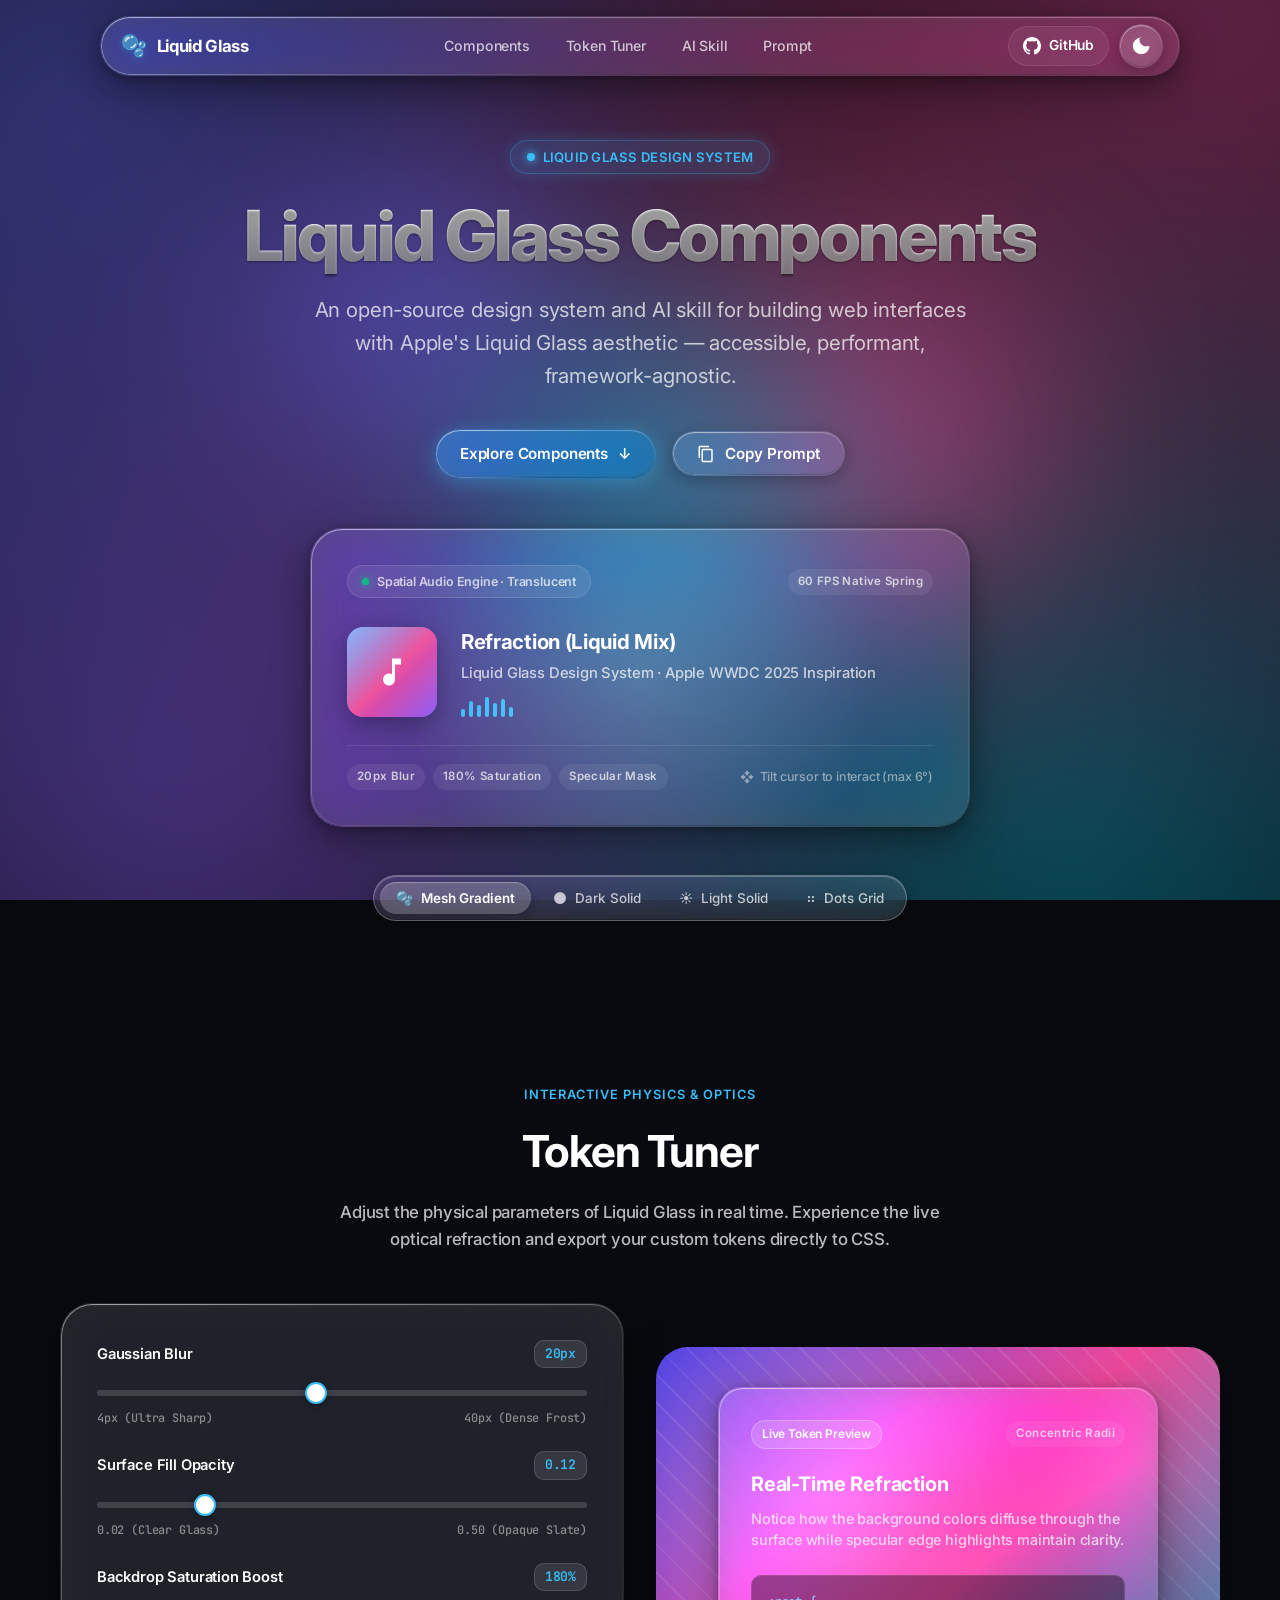
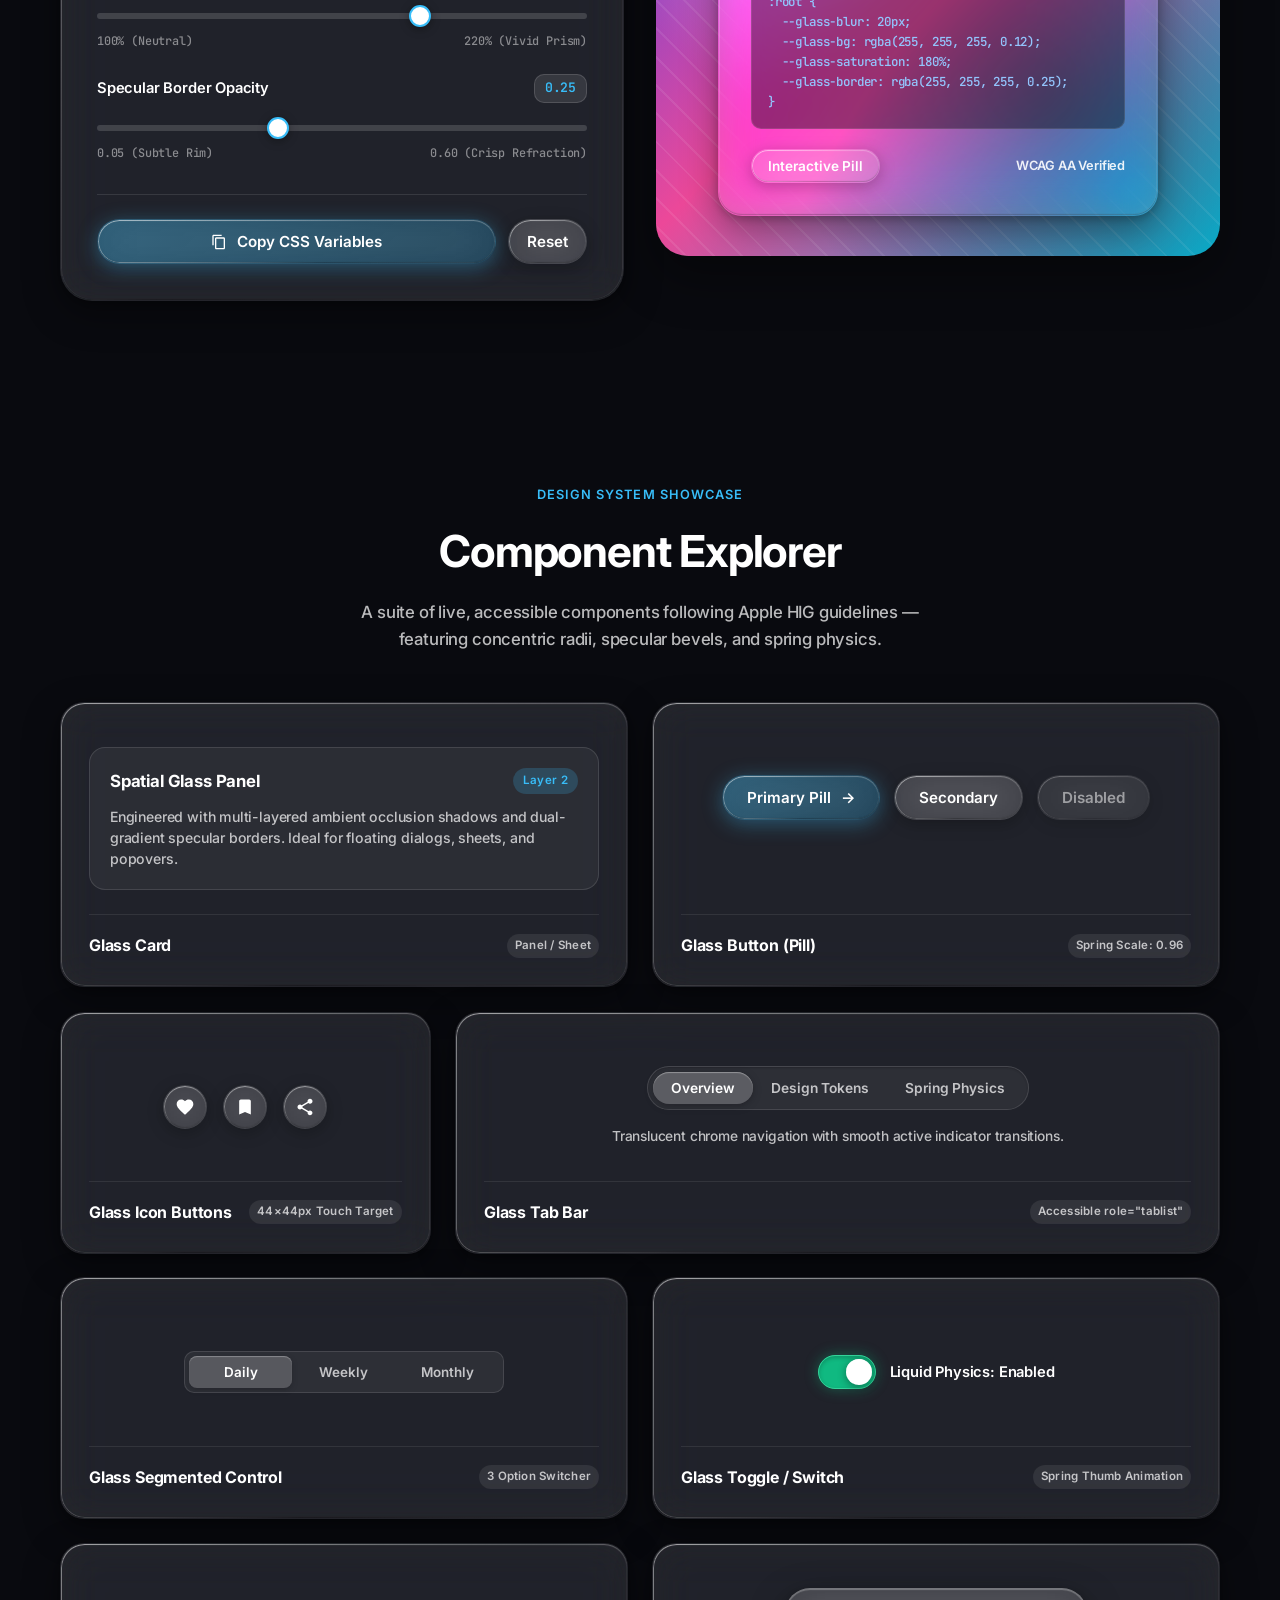
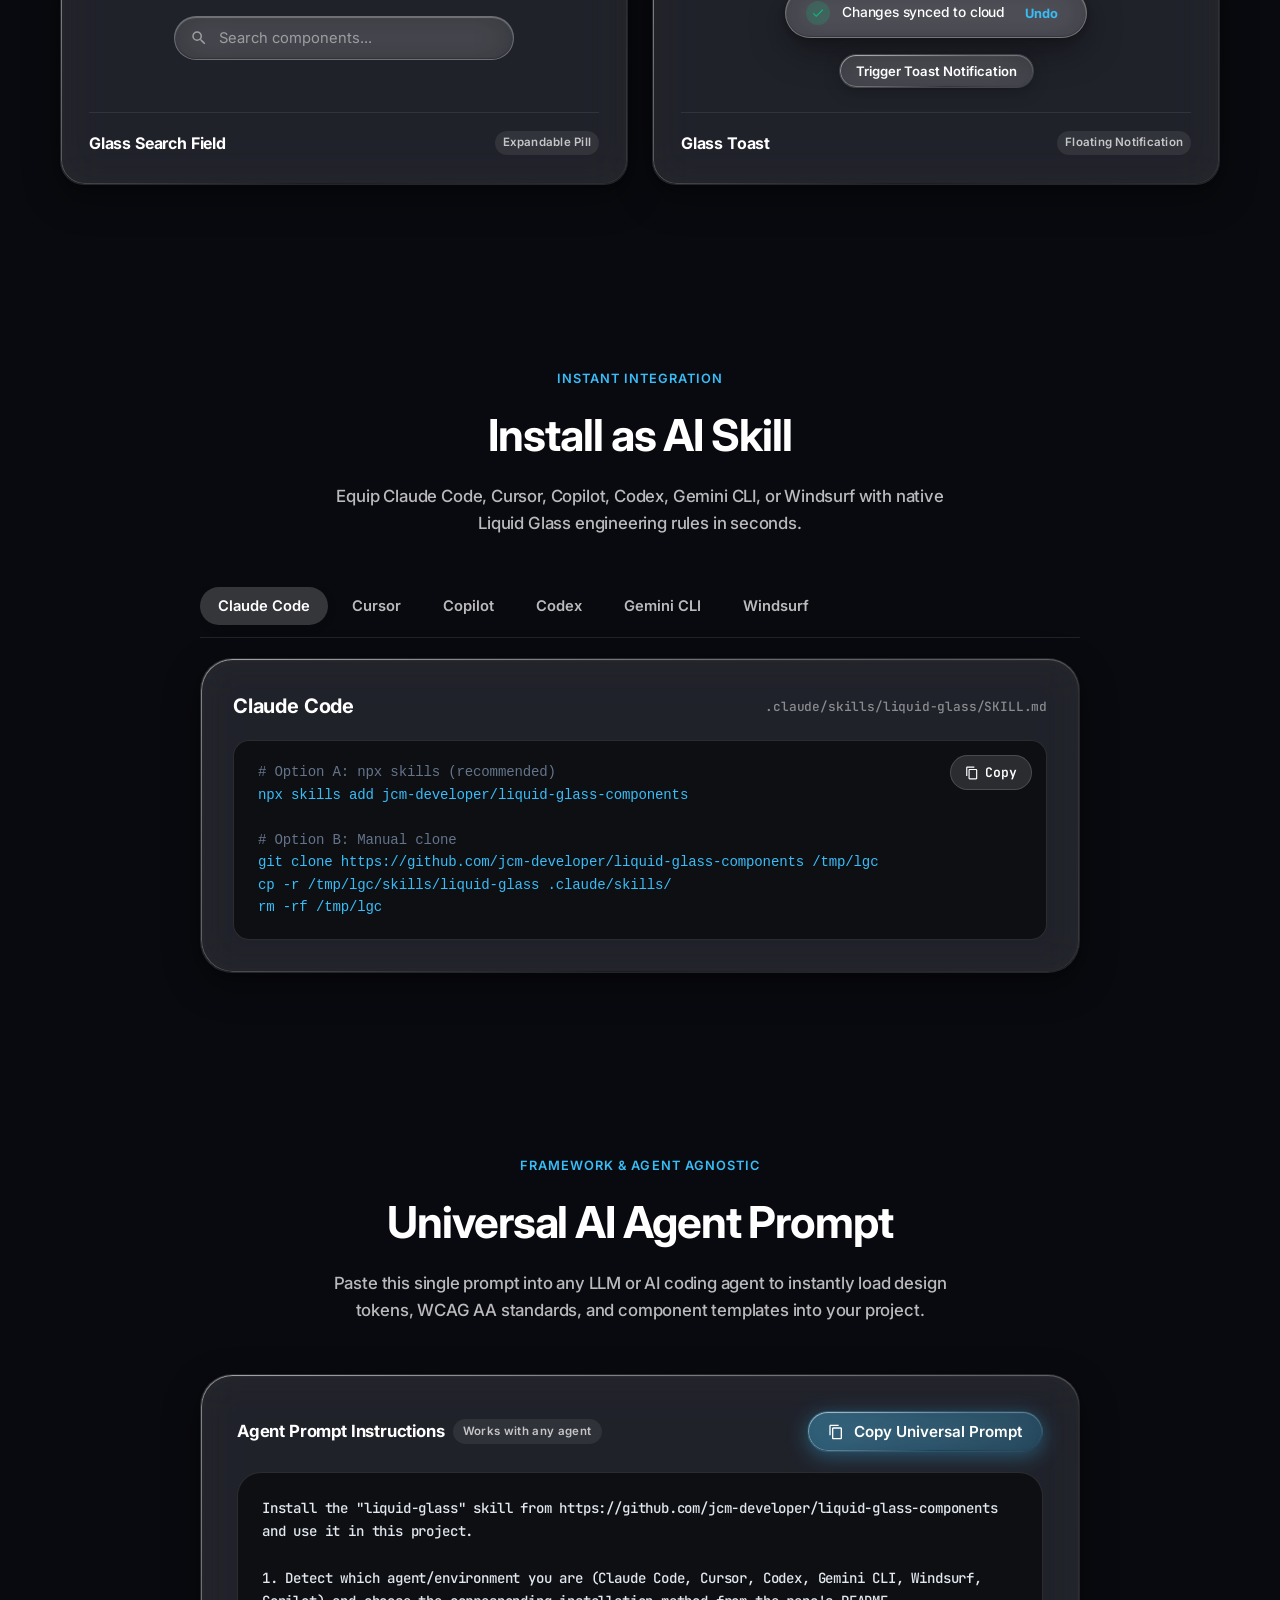
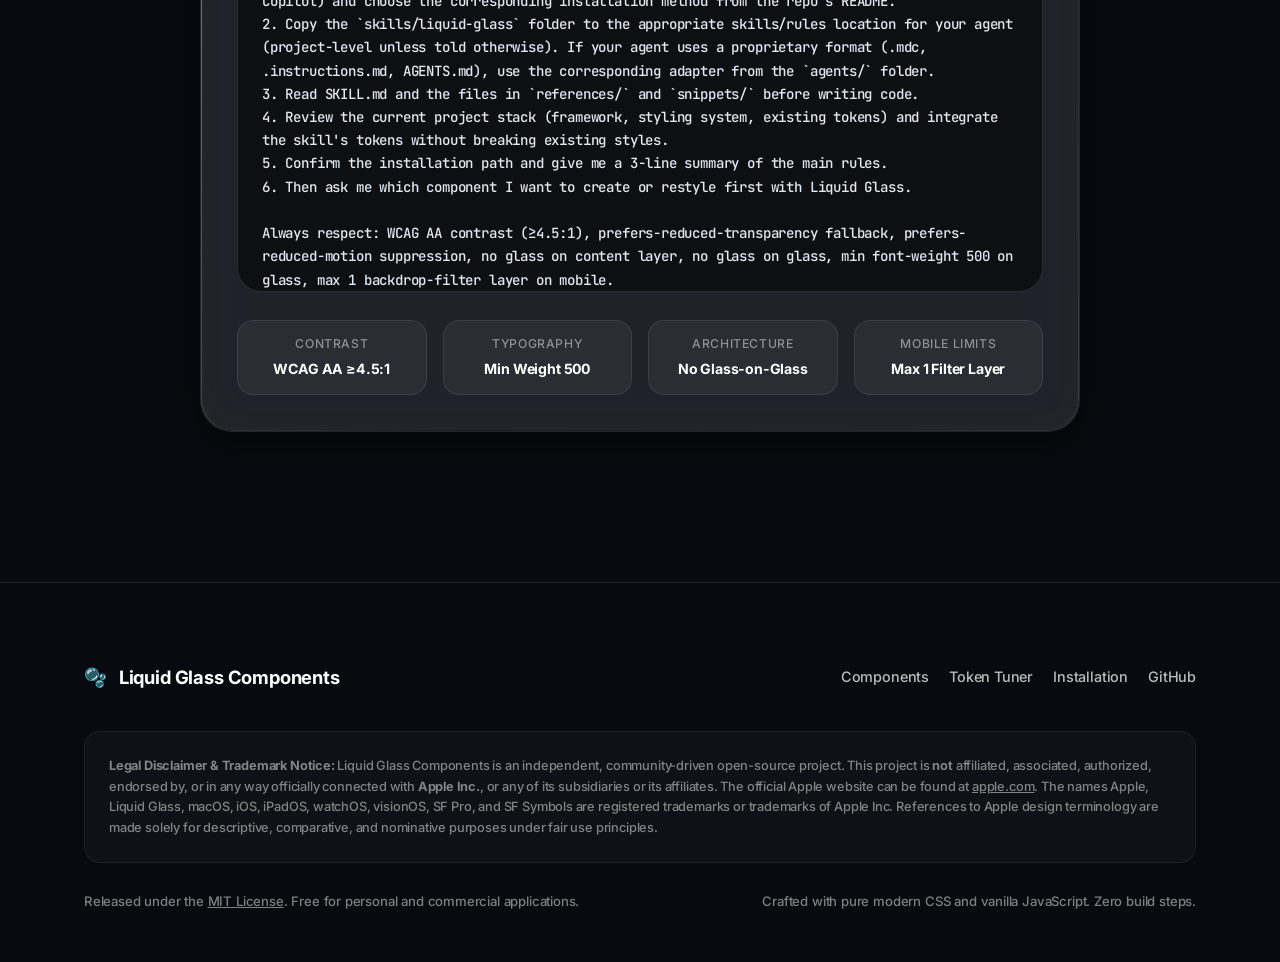
==== site/index.html @ d136a373 "feat: initial commit of Liquid Glass Components skill and interactive showcase" ====
<!DOCTYPE html>
<html lang="en" class="dark">
<head>
  <meta charset="UTF-8">
  <meta name="viewport" content="width=device-width, initial-scale=1.0">
  <title>Liquid Glass Components — Open Source Design System</title>
  <meta name="description" content="An open-source design system and AI skill for building web interfaces with Apple's Liquid Glass aesthetic — accessible, performant, framework-agnostic.">
  <link rel="preconnect" href="https://fonts.googleapis.com">
  <link rel="preconnect" href="https://fonts.gstatic.com" crossorigin>
  <link href="https://fonts.googleapis.com/css2?family=Inter:wght@400;500;600;700;800&family=JetBrains+Mono:wght@400;500;600&display=swap" rel="stylesheet">
  
  <style>
    /* ==========================================================================
       1. LIQUID GLASS DESIGN TOKENS
       ========================================================================== */
    :root {
      /* Surface & Optics (Dark mode default) */
      --glass-blur: 20px;
      --glass-bg-opacity: 0.12;
      --glass-bg: rgba(255, 255, 255, var(--glass-bg-opacity));
      --glass-saturation: 180%;
      --glass-contrast: 105%;
      --glass-border-opacity: 0.25;
      --glass-border: rgba(255, 255, 255, var(--glass-border-opacity));
      --glass-border-width: 1px;
      --glass-border-top: rgba(255, 255, 255, 0.45);
      --glass-border-bottom: rgba(255, 255, 255, 0.08);

      /* Shadows & Inset Bevel */
      --glass-shadow: 0 12px 36px 0 rgba(0, 0, 0, 0.38), 0 2px 10px 0 rgba(0, 0, 0, 0.24);
      --glass-shadow-sm: 0 4px 16px 0 rgba(0, 0, 0, 0.25);
      --glass-shadow-lg: 0 20px 50px 0 rgba(0, 0, 0, 0.5), 0 4px 16px 0 rgba(0, 0, 0, 0.3);
      --glass-shadow-inset: inset 0 1px 1px 0 rgba(255, 255, 255, 0.28), inset 0 -1px 1px 0 rgba(0, 0, 0, 0.22);
      --glass-glow: 0 0 24px rgba(56, 189, 248, 0.25);

      /* Radii Hierarchy */
      --glass-border-radius-xs: 6px;
      --glass-border-radius-sm: 10px;
      --glass-border-radius-md: 16px;
      --glass-border-radius-lg: 24px;
      --glass-border-radius-xl: 32px;
      --glass-border-radius-pill: 9999px;

      /* Typography */
      --glass-font-sans: 'Inter', -apple-system, BlinkMacSystemFont, "SF Pro Display", "SF Pro Text", system-ui, sans-serif;
      --glass-font-mono: 'JetBrains Mono', ui-monospace, "SF Mono", Menlo, Consolas, monospace;
      --glass-text-primary: #ffffff;
      --glass-text-secondary: rgba(255, 255, 255, 0.72);
      --glass-text-tertiary: rgba(255, 255, 255, 0.48);
      --glass-text-shadow: 0 1px 2px rgba(0, 0, 0, 0.4);
      --glass-font-weight-body: 500;
      --glass-font-weight-semibold: 600;
      --glass-font-weight-bold: 700;

      /* Brand & Accent */
      --glass-accent: #38bdf8;
      --glass-accent-glow: rgba(56, 189, 248, 0.35);
      --glass-accent-hover: #7dd3fc;
      --glass-accent-active: #0284c7;
      --glass-accent-text: #ffffff;

      /* Fallback Solid Colors */
      --glass-solid-bg: #14161f;
      --glass-solid-border: rgba(255, 255, 255, 0.16);

      /* Spring Animation Physics (Native linear curve) */
      --glass-easing-spring: linear(0, 0.006, 0.025 2.8%, 0.101 6.1%, 0.539 18.9%, 0.721 25.3%, 0.849 31.5%, 0.932 38.1%, 0.978 45.4%, 0.997 53.6%, 1 65.5%, 1);
      --glass-spring-duration: 0.5s;

      /* Page Shell */
      --page-bg: #090a0f;
      --page-text: #ffffff;
      --panel-bg: rgba(18, 20, 29, 0.7);
    }

    /* Light Mode Overrides */
    html.light {
      --glass-bg-opacity: 0.65;
      --glass-bg: rgba(255, 255, 255, var(--glass-bg-opacity));
      --glass-saturation: 160%;
      --glass-contrast: 100%;
      --glass-border-opacity: 0.35;
      --glass-border: rgba(0, 0, 0, 0.12);
      --glass-border-top: rgba(255, 255, 255, 0.9);
      --glass-border-bottom: rgba(0, 0, 0, 0.06);

      --glass-shadow: 0 10px 32px 0 rgba(0, 0, 0, 0.08), 0 2px 8px 0 rgba(0, 0, 0, 0.04);
      --glass-shadow-sm: 0 4px 12px 0 rgba(0, 0, 0, 0.05);
      --glass-shadow-lg: 0 20px 48px 0 rgba(0, 0, 0, 0.12), 0 4px 12px 0 rgba(0, 0, 0, 0.05);
      --glass-shadow-inset: inset 0 1px 1px 0 rgba(255, 255, 255, 0.95), inset 0 -1px 1px 0 rgba(0, 0, 0, 0.04);
      --glass-glow: 0 0 24px rgba(2, 132, 199, 0.2);

      --glass-text-primary: #0f172a;
      --glass-text-secondary: rgba(15, 23, 42, 0.72);
      --glass-text-tertiary: rgba(15, 23, 42, 0.48);
      --glass-text-shadow: none;

      --glass-accent: #0284c7;
      --glass-accent-glow: rgba(2, 132, 199, 0.25);
      --glass-accent-hover: #0369a1;
      --glass-accent-active: #075985;
      --glass-accent-text: #ffffff;

      --glass-solid-bg: #f8fafc;
      --glass-solid-border: rgba(0, 0, 0, 0.14);

      --page-bg: #f1f5f9;
      --page-text: #0f172a;
      --panel-bg: rgba(255, 255, 255, 0.85);
    }

    /* Accessibility Overrides */
    @media (prefers-reduced-transparency: reduce) {
      .glass-surface, .glass-btn, .glass-interactive {
        backdrop-filter: none !important;
        -webkit-backdrop-filter: none !important;
        background: var(--glass-solid-bg) !important;
        border-color: var(--glass-solid-border) !important;
      }
      .glass-surface::before, .glass-btn::before, .glass-interactive::before {
        display: none !important;
      }
    }

    @media (prefers-reduced-motion: reduce) {
      *, *::before, *::after {
        animation-duration: 0.01ms !important;
        animation-iteration-count: 1 !important;
        transition-duration: 0.01ms !important;
        scroll-behavior: auto !important;
      }
      .hero-tilt-card {
        transform: none !important;
      }
      .mesh-bg-canvas {
        animation: none !important;
      }
    }

    @media (prefers-contrast: more) {
      .glass-surface, .glass-btn, .glass-interactive {
        background: var(--glass-bg);
        border: 2px solid var(--glass-border) !important;
        box-shadow: none !important;
      }
      .glass-surface::before, .glass-btn::before {
        display: none !important;
      }
    }

    @media (forced-colors: active) {
      .glass-surface, .glass-btn, .glass-interactive {
        background: Canvas !important;
        border: 2px solid CanvasText !important;
        color: CanvasText !important;
        backdrop-filter: none !important;
        -webkit-backdrop-filter: none !important;
        box-shadow: none !important;
      }
      .glass-surface::before, .glass-btn::before {
        display: none !important;
      }
    }

    /* ==========================================================================
       2. RESET & BASE LAYOUT
       ========================================================================== */
    *, *::before, *::after {
      box-sizing: border-box;
      margin: 0;
      padding: 0;
    }

    html {
      scroll-behavior: smooth;
      font-size: 16px;
      color-scheme: dark light;
    }

    body {
      min-height: 100vh;
      background-color: var(--page-bg);
      color: var(--glass-text-primary);
      font-family: var(--glass-font-sans);
      font-weight: var(--glass-font-weight-body);
      line-height: 1.55;
      letter-spacing: -0.011em;
      -webkit-font-smoothing: antialiased;
      -moz-osx-font-smoothing: grayscale;
      overflow-x: hidden;
      position: relative;
      transition: background-color 0.4s ease, color 0.3s ease;
    }

    a {
      color: inherit;
      text-decoration: none;
    }

    button {
      font-family: inherit;
      border: none;
      background: none;
      cursor: pointer;
    }

    input {
      font-family: inherit;
    }

    /* Dual-Ring Focus Accessibility */
    :focus-visible {
      outline: 2px solid #000000;
      outline-offset: 2px;
      box-shadow: 0 0 0 2px #ffffff, 0 0 0 4px #000000;
    }

    @media (forced-colors: active) {
      :focus-visible {
        outline: 3px solid Highlight !important;
        box-shadow: none !important;
      }
    }

    /* Container */
    .container {
      width: 100%;
      max-width: 1160px;
      margin: 0 auto;
      padding: 0 24px;
    }

    /* ==========================================================================
       3. BACKGROUND SYSTEMS (Mesh, Dark, Light, Dots)
       ========================================================================== */
    .bg-canvas-wrapper {
      position: fixed;
      inset: 0;
      z-index: -1;
      pointer-events: none;
      overflow: hidden;
      transition: opacity 0.5s ease;
    }

    /* Mesh Gradient Layer (Default) */
    .mesh-gradient-bg {
      position: absolute;
      inset: -20%;
      width: 140%;
      height: 140%;
      background:
        radial-gradient(circle at 18% 22%, rgba(99, 102, 241, 0.42) 0%, transparent 45%),
        radial-gradient(circle at 82% 16%, rgba(236, 72, 153, 0.38) 0%, transparent 48%),
        radial-gradient(circle at 74% 80%, rgba(6, 182, 212, 0.36) 0%, transparent 44%),
        radial-gradient(circle at 24% 78%, rgba(139, 92, 246, 0.42) 0%, transparent 46%),
        radial-gradient(circle at 50% 50%, rgba(244, 63, 94, 0.22) 0%, transparent 55%),
        #090a0f;
      filter: blur(40px);
      animation: meshFloat 24s ease-in-out infinite alternate;
      transition: opacity 0.5s ease;
      opacity: 1;
    }

    html.light .mesh-gradient-bg {
      background:
        radial-gradient(circle at 20% 25%, rgba(99, 102, 241, 0.28) 0%, transparent 45%),
        radial-gradient(circle at 80% 20%, rgba(236, 72, 153, 0.24) 0%, transparent 48%),
        radial-gradient(circle at 75% 75%, rgba(6, 182, 212, 0.26) 0%, transparent 45%),
        radial-gradient(circle at 25% 75%, rgba(139, 92, 246, 0.26) 0%, transparent 45%),
        radial-gradient(circle at 50% 50%, rgba(244, 63, 94, 0.16) 0%, transparent 55%),
        #f1f5f9;
    }

    /* Additional Dynamic Fluid Blobs for Glass Refraction */
    .mesh-orb {
      position: absolute;
      border-radius: 50%;
      filter: blur(80px);
      opacity: 0.6;
      animation: orbMove 18s ease-in-out infinite alternate;
    }
    .mesh-orb-1 {
      width: 450px;
      height: 450px;
      top: 10%;
      left: 15%;
      background: radial-gradient(circle, #6366f1 0%, transparent 70%);
      animation-duration: 20s;
    }
    .mesh-orb-2 {
      width: 500px;
      height: 500px;
      top: 20%;
      right: 12%;
      background: radial-gradient(circle, #ec4899 0%, transparent 70%);
      animation-duration: 25s;
      animation-delay: -5s;
    }
    .mesh-orb-3 {
      width: 550px;
      height: 550px;
      bottom: 15%;
      left: 30%;
      background: radial-gradient(circle, #06b6d4 0%, transparent 70%);
      animation-duration: 22s;
      animation-delay: -10s;
    }

    @keyframes meshFloat {
      0% {
        transform: rotate(0deg) scale(1) translate(0px, 0px);
      }
      50% {
        transform: rotate(2deg) scale(1.05) translate(25px, -30px);
      }
      100% {
        transform: rotate(-2deg) scale(0.98) translate(-25px, 25px);
      }
    }

    @keyframes orbMove {
      0% {
        transform: translate(0, 0) scale(1);
      }
      50% {
        transform: translate(60px, -45px) scale(1.12);
      }
      100% {
        transform: translate(-50px, 50px) scale(0.92);
      }
    }

    /* Background Modes: Body class switches */
    body.bg-dark-mode .bg-canvas-wrapper {
      opacity: 0;
    }
    body.bg-dark-mode {
      background-color: #0b0d14 !important;
    }

    body.bg-light-mode .bg-canvas-wrapper {
      opacity: 0;
    }
    body.bg-light-mode {
      background-color: #eef2f6 !important;
    }

    body.bg-dots-mode .bg-canvas-wrapper {
      opacity: 0;
    }
    body.bg-dots-mode {
      background-color: #0c0e14 !important;
      background-image: radial-gradient(rgba(255, 255, 255, 0.18) 1.5px, transparent 1.5px) !important;
      background-size: 24px 24px !important;
    }
    html.light body.bg-dots-mode {
      background-color: #f8fafc !important;
      background-image: radial-gradient(rgba(0, 0, 0, 0.16) 1.5px, transparent 1.5px) !important;
    }

    /* ==========================================================================
       4. LIQUID GLASS CORE COMPONENT CLASSES
       ========================================================================== */
    .glass-surface {
      position: relative;
      background: var(--glass-bg);
      backdrop-filter: blur(var(--glass-blur)) saturate(var(--glass-saturation)) contrast(var(--glass-contrast));
      -webkit-backdrop-filter: blur(var(--glass-blur)) saturate(var(--glass-saturation)) contrast(var(--glass-contrast));
      box-shadow: var(--glass-shadow), var(--glass-shadow-inset);
      border: var(--glass-border-width) solid transparent;
      border-radius: var(--glass-border-radius-lg);
      color: var(--glass-text-primary);
      isolation: isolate;
      contain: layout paint;
      transform: translateZ(0);
      transition: background 0.3s ease, border-color 0.3s ease, box-shadow 0.3s ease;
    }

    /* Specular Border Gradient via mask-composite */
    .glass-surface::before {
      content: "";
      position: absolute;
      inset: 0;
      border-radius: inherit;
      padding: var(--glass-border-width);
      background: linear-gradient(
        135deg,
        var(--glass-border-top) 0%,
        rgba(255, 255, 255, 0.16) 35%,
        transparent 60%,
        var(--glass-border-bottom) 100%
      );
      -webkit-mask: linear-gradient(#fff 0 0) content-box, linear-gradient(#fff 0 0);
      -webkit-mask-composite: xor;
              mask-composite: exclude;
      pointer-events: none;
      z-index: 1;
    }

    /* Glass Buttons & Interactive Elements */
    .glass-btn {
      position: relative;
      display: inline-flex;
      align-items: center;
      justify-content: center;
      gap: 10px;
      padding: 12px 24px;
      font-size: 0.95rem;
      font-weight: var(--glass-font-weight-semibold);
      color: var(--glass-text-primary);
      background: var(--glass-bg);
      backdrop-filter: blur(var(--glass-blur)) saturate(var(--glass-saturation));
      -webkit-backdrop-filter: blur(var(--glass-blur)) saturate(var(--glass-saturation));
      border: var(--glass-border-width) solid transparent;
      border-radius: var(--glass-border-radius-pill);
      box-shadow: var(--glass-shadow-sm), var(--glass-shadow-inset);
      cursor: pointer;
      user-select: none;
      isolation: isolate;
      contain: layout paint;
      transform: translateZ(0);
      transition: transform 0.4s var(--glass-easing-spring), background 0.25s ease, box-shadow 0.25s ease, color 0.2s ease;
      white-space: nowrap;
    }

    .glass-btn::before {
      content: "";
      position: absolute;
      inset: 0;
      border-radius: inherit;
      padding: var(--glass-border-width);
      background: linear-gradient(
        135deg,
        var(--glass-border-top) 0%,
        rgba(255, 255, 255, 0.25) 30%,
        transparent 60%,
        var(--glass-border-bottom) 100%
      );
      -webkit-mask: linear-gradient(#fff 0 0) content-box, linear-gradient(#fff 0 0);
      -webkit-mask-composite: xor;
              mask-composite: exclude;
      pointer-events: none;
      z-index: 1;
    }

    .glass-btn:hover {
      background: rgba(255, 255, 255, calc(var(--glass-bg-opacity) + 0.08));
      transform: translateY(-1px) scale(1.02);
      box-shadow: var(--glass-shadow), var(--glass-shadow-inset);
    }

    .glass-btn:active {
      transform: scale(0.96);
      background: rgba(255, 255, 255, calc(var(--glass-bg-opacity) + 0.02));
      transition-duration: 0.15s;
    }

    /* Primary Accent Button */
    .glass-btn--primary {
      background: linear-gradient(135deg, rgba(56, 189, 248, 0.35) 0%, rgba(14, 165, 233, 0.22) 100%);
      color: #ffffff;
      box-shadow: 0 4px 20px rgba(56, 189, 248, 0.35), var(--glass-shadow-inset);
    }
    .glass-btn--primary:hover {
      background: linear-gradient(135deg, rgba(56, 189, 248, 0.45) 0%, rgba(14, 165, 233, 0.32) 100%);
      box-shadow: 0 6px 28px rgba(56, 189, 248, 0.5), var(--glass-shadow-inset);
    }

    /* Glass Icon Button */
    .glass-icon-btn {
      width: 44px;
      height: 44px;
      min-width: 44px;
      min-height: 44px;
      padding: 0;
      border-radius: 50%;
      display: inline-flex;
      align-items: center;
      justify-content: center;
    }
    .glass-icon-btn svg {
      width: 20px;
      height: 20px;
      fill: currentColor;
      transition: transform 0.3s var(--glass-easing-spring);
    }
    .glass-icon-btn:hover svg {
      transform: scale(1.12);
    }

    /* ==========================================================================
       5. NAVBAR (Floating Glass Toolbar)
       ========================================================================== */
    .navbar-wrapper {
      position: fixed;
      top: 16px;
      left: 0;
      right: 0;
      z-index: 1000;
      display: flex;
      justify-content: center;
      padding: 0 16px;
      pointer-events: none;
    }

    .navbar {
      pointer-events: auto;
      width: 100%;
      max-width: 1080px;
      height: 60px;
      display: flex;
      align-items: center;
      justify-content: space-between;
      padding: 0 16px 0 20px;
      border-radius: var(--glass-border-radius-pill);
      box-shadow: var(--glass-shadow), var(--glass-shadow-inset);
    }

    .nav-brand {
      display: flex;
      align-items: center;
      gap: 10px;
      font-size: 1.05rem;
      font-weight: 700;
      letter-spacing: -0.02em;
      color: var(--glass-text-primary);
    }
    .nav-brand-bubble {
      font-size: 1.3rem;
      filter: drop-shadow(0 2px 4px rgba(56, 189, 248, 0.4));
      display: inline-block;
      animation: gentlePulse 4s ease-in-out infinite;
    }
    @keyframes gentlePulse {
      0%, 100% { transform: scale(1); }
      50% { transform: scale(1.08); }
    }

    .nav-links {
      display: flex;
      align-items: center;
      gap: 8px;
    }

    .nav-link {
      font-size: 0.88rem;
      font-weight: 500;
      color: var(--glass-text-secondary);
      padding: 8px 14px;
      border-radius: var(--glass-border-radius-pill);
      transition: color 0.2s ease, background 0.2s ease;
    }
    .nav-link:hover {
      color: var(--glass-text-primary);
      background: rgba(255, 255, 255, 0.08);
    }
    html.light .nav-link:hover {
      background: rgba(0, 0, 0, 0.05);
    }

    .nav-actions {
      display: flex;
      align-items: center;
      gap: 10px;
    }

    .github-nav-link {
      display: inline-flex;
      align-items: center;
      gap: 8px;
      font-size: 0.86rem;
      font-weight: 600;
      padding: 8px 14px;
      border-radius: var(--glass-border-radius-pill);
      background: rgba(255, 255, 255, 0.06);
      border: 1px solid rgba(255, 255, 255, 0.1);
      transition: all 0.2s ease;
    }
    .github-nav-link:hover {
      background: rgba(255, 255, 255, 0.14);
      transform: translateY(-1px);
    }
    .github-nav-link svg {
      width: 18px;
      height: 18px;
      fill: currentColor;
    }

    /* ==========================================================================
       6. HERO SECTION & INTERACTIVE 3D TILT CARD
       ========================================================================== */
    .hero-section {
      padding-top: 140px;
      padding-bottom: 70px;
      text-align: center;
      display: flex;
      flex-direction: column;
      align-items: center;
      position: relative;
    }

    .hero-badge {
      display: inline-flex;
      align-items: center;
      gap: 8px;
      padding: 6px 16px;
      margin-bottom: 24px;
      font-size: 0.82rem;
      font-weight: 600;
      letter-spacing: 0.02em;
      text-transform: uppercase;
      border-radius: var(--glass-border-radius-pill);
      color: var(--glass-accent);
      background: rgba(56, 189, 248, 0.12);
      border: 1px solid rgba(56, 189, 248, 0.25);
      box-shadow: 0 0 16px rgba(56, 189, 248, 0.2);
    }
    .hero-badge-spark {
      display: inline-block;
      width: 8px;
      height: 8px;
      border-radius: 50%;
      background: var(--glass-accent);
      box-shadow: 0 0 8px var(--glass-accent);
    }

    .hero-title {
      font-size: clamp(2.5rem, 6vw, 4.4rem);
      font-weight: 800;
      line-height: 1.08;
      letter-spacing: -0.035em;
      margin-bottom: 20px;
      max-width: 860px;
      background: linear-gradient(180deg, #ffffff 30%, rgba(255, 255, 255, 0.7) 100%);
      -webkit-background-clip: text;
      -webkit-text-fill-color: transparent;
      text-shadow: var(--glass-text-shadow);
    }
    html.light .hero-title {
      background: linear-gradient(180deg, #0f172a 30%, #334155 100%);
      -webkit-background-clip: text;
      -webkit-text-fill-color: transparent;
    }

    .hero-subtitle {
      font-size: clamp(1.05rem, 2vw, 1.28rem);
      font-weight: 400;
      color: var(--glass-text-secondary);
      max-width: 680px;
      line-height: 1.6;
      margin-bottom: 36px;
    }

    .hero-cta-group {
      display: flex;
      flex-wrap: wrap;
      align-items: center;
      justify-content: center;
      gap: 16px;
      margin-bottom: 50px;
    }

    /* 3D Tilt Hero Showcase Card */
    .hero-card-container {
      perspective: 1000px;
      width: 100%;
      max-width: 660px;
      margin: 0 auto 36px;
    }

    .hero-tilt-card {
      position: relative;
      width: 100%;
      padding: 36px;
      border-radius: var(--glass-border-radius-xl);
      text-align: left;
      transform-style: preserve-3d;
      transition: transform 0.6s var(--glass-easing-spring), box-shadow 0.3s ease;
      will-change: transform;
      cursor: crosshair;
      overflow: hidden;
    }

    .hero-tilt-card:hover {
      box-shadow: 0 30px 70px rgba(0, 0, 0, 0.45), 0 0 30px rgba(56, 189, 248, 0.15), var(--glass-shadow-inset);
    }

    /* Shimmer reflection highlight reacting to mouse */
    .hero-tilt-card::after {
      content: "";
      position: absolute;
      inset: 0;
      border-radius: inherit;
      background: radial-gradient(
        circle at var(--shine-x, 50%) var(--shine-y, 50%),
        rgba(255, 255, 255, 0.22) 0%,
        transparent 65%
      );
      pointer-events: none;
      z-index: 2;
      opacity: 0.8;
      transition: opacity 0.3s ease;
    }

    /* Inside the Hero Tilt Card: Apple-style Spatial Audio / Media widget */
    .hero-card-header {
      display: flex;
      align-items: center;
      justify-content: space-between;
      margin-bottom: 28px;
    }

    .hero-card-status-pill {
      display: inline-flex;
      align-items: center;
      gap: 8px;
      padding: 6px 14px;
      font-size: 0.78rem;
      font-weight: 600;
      border-radius: var(--glass-border-radius-pill);
      background: rgba(255, 255, 255, 0.08);
      border: 1px solid rgba(255, 255, 255, 0.12);
      color: var(--glass-text-secondary);
    }

    .pulse-dot {
      width: 7px;
      height: 7px;
      border-radius: 50%;
      background: #10b981;
      box-shadow: 0 0 8px #10b981;
      animation: pulseGreen 2s infinite;
    }
    @keyframes pulseGreen {
      0%, 100% { opacity: 1; transform: scale(1); }
      50% { opacity: 0.5; transform: scale(0.85); }
    }

    .hero-card-body {
      display: flex;
      gap: 24px;
      align-items: center;
      margin-bottom: 28px;
    }

    .hero-album-art {
      width: 90px;
      height: 90px;
      min-width: 90px;
      border-radius: var(--glass-border-radius-md);
      background: linear-gradient(135deg, #3b82f6, #ec4899, #8b5cf6);
      display: flex;
      align-items: center;
      justify-content: center;
      box-shadow: 0 8px 24px rgba(0, 0, 0, 0.3);
      position: relative;
      overflow: hidden;
    }
    .hero-album-art::before {
      content: "";
      position: absolute;
      inset: 0;
      background: linear-gradient(135deg, rgba(255, 255, 255, 0.4) 0%, transparent 60%);
    }

    .hero-track-info {
      flex: 1;
    }
    .hero-track-title {
      font-size: 1.28rem;
      font-weight: 700;
      margin-bottom: 4px;
      letter-spacing: -0.015em;
    }
    .hero-track-subtitle {
      font-size: 0.92rem;
      color: var(--glass-text-secondary);
      margin-bottom: 12px;
    }

    /* Waveform visualizer */
    .hero-wave-bars {
      display: flex;
      align-items: flex-end;
      gap: 4px;
      height: 20px;
    }
    .hero-wave-bar {
      width: 4px;
      background: var(--glass-accent);
      border-radius: 2px;
      animation: waveDance 1.2s ease-in-out infinite alternate;
    }
    .hero-wave-bar:nth-child(1) { height: 8px; animation-delay: 0.1s; }
    .hero-wave-bar:nth-child(2) { height: 16px; animation-delay: 0.3s; }
    .hero-wave-bar:nth-child(3) { height: 12px; animation-delay: 0.5s; }
    .hero-wave-bar:nth-child(4) { height: 20px; animation-delay: 0.2s; }
    .hero-wave-bar:nth-child(5) { height: 14px; animation-delay: 0.4s; }
    .hero-wave-bar:nth-child(6) { height: 18px; animation-delay: 0.15s; }
    .hero-wave-bar:nth-child(7) { height: 10px; animation-delay: 0.35s; }

    @keyframes waveDance {
      0% { height: 6px; }
      100% { height: 20px; }
    }

    .hero-controls-row {
      display: flex;
      align-items: center;
      justify-content: space-between;
      padding-top: 18px;
      border-top: 1px solid rgba(255, 255, 255, 0.1);
    }
    html.light .hero-controls-row {
      border-top-color: rgba(0, 0, 0, 0.08);
    }

    .hero-mini-badges {
      display: flex;
      gap: 8px;
    }
    .hero-mini-tag {
      font-size: 0.72rem;
      font-weight: 600;
      letter-spacing: 0.03em;
      padding: 4px 10px;
      border-radius: var(--glass-border-radius-pill);
      background: rgba(255, 255, 255, 0.07);
      color: var(--glass-text-secondary);
    }
    html.light .hero-mini-tag {
      background: rgba(0, 0, 0, 0.05);
    }

    .hero-tilt-instruction {
      font-size: 0.78rem;
      color: var(--glass-text-tertiary);
      display: flex;
      align-items: center;
      gap: 6px;
    }

    /* ==========================================================================
       7. BACKGROUND SWITCHER (Floating Dock)
       ========================================================================== */
    .bg-switcher-dock {
      display: inline-flex;
      align-items: center;
      gap: 6px;
      padding: 6px;
      border-radius: var(--glass-border-radius-pill);
      background: var(--glass-bg);
      backdrop-filter: blur(var(--glass-blur)) saturate(var(--glass-saturation));
      -webkit-backdrop-filter: blur(var(--glass-blur)) saturate(var(--glass-saturation));
      box-shadow: var(--glass-shadow-sm), var(--glass-shadow-inset);
      border: 1px solid var(--glass-border);
      margin-top: 12px;
    }

    .bg-dock-btn {
      display: inline-flex;
      align-items: center;
      gap: 8px;
      padding: 8px 16px;
      font-size: 0.84rem;
      font-weight: 500;
      color: var(--glass-text-secondary);
      border-radius: var(--glass-border-radius-pill);
      transition: all 0.25s var(--glass-easing-spring);
      cursor: pointer;
    }

    .bg-dock-btn:hover {
      color: var(--glass-text-primary);
      background: rgba(255, 255, 255, 0.08);
    }

    .bg-dock-btn.active {
      color: var(--glass-text-primary);
      background: rgba(255, 255, 255, 0.2);
      font-weight: 600;
      box-shadow: 0 2px 8px rgba(0, 0, 0, 0.2), inset 0 1px 1px rgba(255, 255, 255, 0.3);
    }
    html.light .bg-dock-btn.active {
      background: rgba(0, 0, 0, 0.1);
      box-shadow: 0 2px 6px rgba(0, 0, 0, 0.08);
    }

    /* ==========================================================================
       8. SECTION HEADINGS & COMMON STYLES
       ========================================================================== */
    .section-wrap {
      padding: 90px 0;
      position: relative;
    }

    .section-header {
      text-align: center;
      margin-bottom: 50px;
    }

    .section-tag {
      display: inline-block;
      font-size: 0.8rem;
      font-weight: 600;
      letter-spacing: 0.08em;
      text-transform: uppercase;
      color: var(--glass-accent);
      margin-bottom: 12px;
    }

    .section-title {
      font-size: clamp(1.8rem, 4vw, 2.75rem);
      font-weight: 700;
      letter-spacing: -0.025em;
      margin-bottom: 14px;
      color: var(--glass-text-primary);
    }

    .section-description {
      font-size: 1.05rem;
      color: var(--glass-text-secondary);
      max-width: 620px;
      margin: 0 auto;
      line-height: 1.6;
    }

    /* ==========================================================================
       9. TOKEN TUNER SECTION
       ========================================================================== */
    .tuner-grid {
      display: grid;
      grid-template-columns: 1fr 1fr;
      gap: 32px;
      align-items: center;
    }

    @media (max-width: 900px) {
      .tuner-grid {
        grid-template-columns: 1fr;
      }
    }

    .tuner-panel {
      padding: 36px;
      border-radius: var(--glass-border-radius-xl);
    }

    .tuner-slider-group {
      margin-bottom: 24px;
    }

    .tuner-slider-header {
      display: flex;
      justify-content: space-between;
      align-items: center;
      margin-bottom: 10px;
    }

    .tuner-label {
      font-size: 0.92rem;
      font-weight: 600;
      color: var(--glass-text-primary);
      display: flex;
      align-items: center;
      gap: 8px;
    }

    .tuner-val-badge {
      font-family: var(--glass-font-mono);
      font-size: 0.82rem;
      font-weight: 600;
      padding: 3px 10px;
      border-radius: var(--glass-border-radius-sm);
      background: rgba(255, 255, 255, 0.1);
      border: 1px solid rgba(255, 255, 255, 0.14);
      color: var(--glass-accent);
    }
    html.light .tuner-val-badge {
      background: rgba(0, 0, 0, 0.06);
      border-color: rgba(0, 0, 0, 0.1);
    }

    /* Range slider custom styling */
    .tuner-range {
      width: 100%;
      height: 6px;
      -webkit-appearance: none;
      appearance: none;
      background: rgba(255, 255, 255, 0.15);
      border-radius: 3px;
      outline: none;
      cursor: pointer;
      transition: background 0.2s ease;
    }
    html.light .tuner-range {
      background: rgba(0, 0, 0, 0.15);
    }

    .tuner-range::-webkit-slider-thumb {
      -webkit-appearance: none;
      appearance: none;
      width: 22px;
      height: 22px;
      border-radius: 50%;
      background: #ffffff;
      box-shadow: 0 2px 10px rgba(0, 0, 0, 0.35);
      cursor: pointer;
      border: 2px solid var(--glass-accent);
      transition: transform 0.2s var(--glass-easing-spring);
    }
    .tuner-range::-webkit-slider-thumb:hover {
      transform: scale(1.18);
    }
    .tuner-range::-moz-range-thumb {
      width: 22px;
      height: 22px;
      border-radius: 50%;
      background: #ffffff;
      box-shadow: 0 2px 10px rgba(0, 0, 0, 0.35);
      cursor: pointer;
      border: 2px solid var(--glass-accent);
      transition: transform 0.2s var(--glass-easing-spring);
    }

    .tuner-minmax {
      display: flex;
      justify-content: space-between;
      font-size: 0.74rem;
      color: var(--glass-text-tertiary);
      margin-top: 6px;
      font-family: var(--glass-font-mono);
    }

    .tuner-actions {
      display: flex;
      gap: 12px;
      margin-top: 32px;
      padding-top: 24px;
      border-top: 1px solid rgba(255, 255, 255, 0.1);
    }
    html.light .tuner-actions {
      border-top-color: rgba(0, 0, 0, 0.08);
    }

    /* Tuner Preview Canvas */
    .tuner-preview-wrapper {
      position: relative;
      border-radius: var(--glass-border-radius-xl);
      padding: 40px;
      overflow: hidden;
      display: flex;
      flex-direction: column;
      align-items: center;
      justify-content: center;
      min-height: 480px;
      box-shadow: 0 20px 50px rgba(0, 0, 0, 0.4);
    }

    /* Vibrant under-backdrop for Tuner Preview */
    .tuner-preview-bg {
      position: absolute;
      inset: 0;
      background: linear-gradient(135deg, #4f46e5 0%, #ec4899 45%, #06b6d4 100%);
      z-index: 0;
    }
    .tuner-preview-pattern {
      position: absolute;
      inset: 0;
      background-image: 
        radial-gradient(circle at 30% 30%, rgba(255, 255, 255, 0.3) 0%, transparent 40%),
        radial-gradient(circle at 70% 70%, rgba(0, 0, 0, 0.35) 0%, transparent 50%),
        repeating-linear-gradient(45deg, rgba(255, 255, 255, 0.08) 0, rgba(255, 255, 255, 0.08) 2px, transparent 0, transparent 20px);
      z-index: 1;
    }

    .tuner-preview-card {
      position: relative;
      z-index: 2;
      width: 100%;
      max-width: 440px;
      padding: 32px;
      border-radius: var(--glass-border-radius-lg);
    }

    .preview-card-header {
      display: flex;
      align-items: center;
      justify-content: space-between;
      margin-bottom: 20px;
    }

    .preview-badge {
      font-size: 0.75rem;
      font-weight: 600;
      padding: 4px 10px;
      border-radius: var(--glass-border-radius-pill);
      background: rgba(255, 255, 255, 0.15);
      border: 1px solid rgba(255, 255, 255, 0.25);
    }

    .preview-card-title {
      font-size: 1.25rem;
      font-weight: 700;
      margin-bottom: 8px;
    }

    .preview-card-desc {
      font-size: 0.9rem;
      color: var(--glass-text-secondary);
      line-height: 1.5;
      margin-bottom: 24px;
    }

    .preview-code-block {
      background: rgba(0, 0, 0, 0.4);
      padding: 16px;
      border-radius: var(--glass-border-radius-sm);
      font-family: var(--glass-font-mono);
      font-size: 0.78rem;
      color: #93c5fd;
      line-height: 1.6;
      border: 1px solid rgba(255, 255, 255, 0.1);
      margin-bottom: 20px;
      overflow-x: auto;
    }

    /* ==========================================================================
       10. COMPONENT EXPLORER (BENTO GRID)
       ========================================================================== */
    .bento-grid {
      display: grid;
      grid-template-columns: repeat(12, 1fr);
      gap: 24px;
    }

    .bento-item {
      padding: 28px;
      display: flex;
      flex-direction: column;
      justify-content: space-between;
      transition: transform 0.35s var(--glass-easing-spring), box-shadow 0.35s ease;
    }
    .bento-item:hover {
      transform: translateY(-3px);
      box-shadow: var(--glass-shadow-lg), var(--glass-shadow-inset);
    }

    .bento-col-4 { grid-column: span 4; }
    .bento-col-6 { grid-column: span 6; }
    .bento-col-8 { grid-column: span 8; }
    .bento-col-12 { grid-column: span 12; }

    @media (max-width: 960px) {
      .bento-col-4, .bento-col-6, .bento-col-8 {
        grid-column: span 12;
      }
    }

    .bento-demo-stage {
      min-height: 140px;
      display: flex;
      flex-direction: column;
      align-items: center;
      justify-content: center;
      padding: 16px 0 24px;
      position: relative;
      width: 100%;
    }

    .bento-meta {
      padding-top: 18px;
      border-top: 1px solid rgba(255, 255, 255, 0.08);
      display: flex;
      align-items: center;
      justify-content: space-between;
    }
    html.light .bento-meta {
      border-top-color: rgba(0, 0, 0, 0.08);
    }

    .bento-name {
      font-size: 1rem;
      font-weight: 700;
      color: var(--glass-text-primary);
    }
    .bento-tag {
      font-size: 0.72rem;
      font-weight: 600;
      letter-spacing: 0.02em;
      padding: 3px 8px;
      border-radius: var(--glass-border-radius-pill);
      background: rgba(255, 255, 255, 0.08);
      color: var(--glass-text-secondary);
    }

    /* Sub-component: Glass Card Inside Bento */
    .demo-inner-card {
      width: 100%;
      padding: 20px;
      border-radius: var(--glass-border-radius-md);
      background: rgba(255, 255, 255, 0.05);
      border: 1px solid rgba(255, 255, 255, 0.12);
    }
    html.light .demo-inner-card {
      background: rgba(0, 0, 0, 0.03);
      border-color: rgba(0, 0, 0, 0.08);
    }

    /* Sub-component: Glass Tab Bar */
    .glass-tab-bar {
      display: inline-flex;
      position: relative;
      padding: 5px;
      border-radius: var(--glass-border-radius-pill);
      background: rgba(255, 255, 255, 0.06);
      border: 1px solid rgba(255, 255, 255, 0.12);
      box-shadow: inset 0 1px 2px rgba(0, 0, 0, 0.2);
    }
    html.light .glass-tab-bar {
      background: rgba(0, 0, 0, 0.05);
      border-color: rgba(0, 0, 0, 0.08);
    }

    .glass-tab-btn {
      position: relative;
      z-index: 2;
      padding: 8px 18px;
      font-size: 0.86rem;
      font-weight: 600;
      color: var(--glass-text-secondary);
      border-radius: var(--glass-border-radius-pill);
      transition: color 0.2s ease;
      cursor: pointer;
    }
    .glass-tab-btn.active {
      color: var(--glass-text-primary);
      background: rgba(255, 255, 255, 0.22);
      box-shadow: 0 2px 8px rgba(0, 0, 0, 0.25), inset 0 1px 1px rgba(255, 255, 255, 0.35);
    }
    html.light .glass-tab-btn.active {
      background: rgba(255, 255, 255, 0.9);
      color: #0f172a;
      box-shadow: 0 2px 8px rgba(0, 0, 0, 0.08);
    }

    /* Sub-component: Glass Segmented Control */
    .glass-segmented {
      display: inline-flex;
      padding: 4px;
      border-radius: var(--glass-border-radius-sm);
      background: rgba(255, 255, 255, 0.06);
      border: 1px solid rgba(255, 255, 255, 0.12);
      width: 100%;
      max-width: 320px;
    }
    .glass-segmented-item {
      flex: 1;
      text-align: center;
      padding: 8px 12px;
      font-size: 0.84rem;
      font-weight: 600;
      color: var(--glass-text-secondary);
      border-radius: 8px;
      transition: all 0.25s var(--glass-easing-spring);
      cursor: pointer;
    }
    .glass-segmented-item.active {
      color: var(--glass-text-primary);
      background: rgba(255, 255, 255, 0.2);
      box-shadow: 0 2px 6px rgba(0, 0, 0, 0.2), inset 0 1px 1px rgba(255, 255, 255, 0.3);
    }
    html.light .glass-segmented-item.active {
      background: rgba(255, 255, 255, 0.9);
      color: #0f172a;
      box-shadow: 0 2px 6px rgba(0, 0, 0, 0.08);
    }

    /* Sub-component: Glass Toggle / Switch */
    .glass-switch-container {
      display: flex;
      align-items: center;
      gap: 14px;
    }
    .glass-switch {
      position: relative;
      width: 58px;
      height: 34px;
      border-radius: 17px;
      background: rgba(255, 255, 255, 0.12);
      border: 1px solid rgba(255, 255, 255, 0.18);
      cursor: pointer;
      transition: background 0.3s ease, border-color 0.3s ease;
      box-shadow: inset 0 2px 4px rgba(0, 0, 0, 0.25);
    }
    .glass-switch[aria-checked="true"] {
      background: #10b981;
      border-color: #34d399;
      box-shadow: inset 0 2px 4px rgba(0, 0, 0, 0.2), 0 0 14px rgba(16, 185, 129, 0.4);
    }
    .glass-switch-thumb {
      position: absolute;
      top: 3px;
      left: 3px;
      width: 26px;
      height: 26px;
      border-radius: 50%;
      background: #ffffff;
      box-shadow: 0 2px 8px rgba(0, 0, 0, 0.4), inset 0 1px 1px rgba(255, 255, 255, 0.8);
      transition: transform 0.4s var(--glass-easing-spring);
    }
    .glass-switch[aria-checked="true"] .glass-switch-thumb {
      transform: translateX(24px);
    }

    /* Sub-component: Glass Search Field */
    .glass-search-box {
      position: relative;
      display: flex;
      align-items: center;
      width: 100%;
      max-width: 340px;
    }
    .glass-search-input {
      width: 100%;
      padding: 12px 40px 12px 44px;
      font-size: 0.92rem;
      color: var(--glass-text-primary);
      background: rgba(255, 255, 255, 0.08);
      backdrop-filter: blur(var(--glass-blur));
      -webkit-backdrop-filter: blur(var(--glass-blur));
      border: 1px solid var(--glass-border);
      border-radius: var(--glass-border-radius-pill);
      outline: none;
      box-shadow: var(--glass-shadow-inset);
      transition: all 0.25s ease;
    }
    .glass-search-input::placeholder {
      color: var(--glass-text-tertiary);
    }
    .glass-search-input:focus {
      background: rgba(255, 255, 255, 0.14);
      border-color: var(--glass-accent);
      box-shadow: 0 0 0 3px rgba(56, 189, 248, 0.25), var(--glass-shadow-inset);
    }
    .glass-search-icon {
      position: absolute;
      left: 16px;
      pointer-events: none;
      color: var(--glass-text-tertiary);
      display: flex;
      align-items: center;
    }
    .glass-search-icon svg {
      width: 18px;
      height: 18px;
      fill: currentColor;
    }
    .glass-search-clear {
      position: absolute;
      right: 14px;
      color: var(--glass-text-tertiary);
      display: none;
      cursor: pointer;
    }
    .glass-search-clear svg {
      width: 16px;
      height: 16px;
      fill: currentColor;
    }
    .glass-search-clear:hover {
      color: var(--glass-text-primary);
    }

    /* Sub-component: Glass Toast */
    .demo-toast {
      display: flex;
      align-items: center;
      gap: 12px;
      padding: 12px 20px;
      border-radius: var(--glass-border-radius-pill);
      background: var(--glass-bg);
      backdrop-filter: blur(var(--glass-blur));
      -webkit-backdrop-filter: blur(var(--glass-blur));
      border: 1px solid var(--glass-border);
      box-shadow: var(--glass-shadow), var(--glass-shadow-inset);
      max-width: 380px;
      animation: floatToast 4s ease-in-out infinite alternate;
    }
    @keyframes floatToast {
      0% { transform: translateY(0); }
      100% { transform: translateY(-4px); }
    }
    .toast-icon-wrap {
      width: 24px;
      height: 24px;
      border-radius: 50%;
      background: rgba(16, 185, 129, 0.2);
      color: #10b981;
      display: flex;
      align-items: center;
      justify-content: center;
    }
    .toast-icon-wrap svg {
      width: 14px;
      height: 14px;
      fill: currentColor;
    }
    .toast-text {
      font-size: 0.86rem;
      font-weight: 500;
    }
    .toast-action-btn {
      font-size: 0.8rem;
      font-weight: 700;
      color: var(--glass-accent);
      margin-left: auto;
      padding: 4px 8px;
      border-radius: var(--glass-border-radius-sm);
    }

    /* ==========================================================================
       11. INSTALL SECTION (TABBED INTERFACE FOR AGENTS)
       ========================================================================== */
    .install-container {
      max-width: 880px;
      margin: 0 auto;
    }

    .install-tabs {
      display: flex;
      gap: 6px;
      overflow-x: auto;
      padding-bottom: 12px;
      margin-bottom: 20px;
      border-bottom: 1px solid rgba(255, 255, 255, 0.1);
      scrollbar-width: none;
    }
    .install-tabs::-webkit-scrollbar {
      display: none;
    }
    html.light .install-tabs {
      border-bottom-color: rgba(0, 0, 0, 0.08);
    }

    .install-tab-btn {
      display: inline-flex;
      align-items: center;
      gap: 8px;
      padding: 10px 18px;
      font-size: 0.92rem;
      font-weight: 600;
      color: var(--glass-text-secondary);
      border-radius: var(--glass-border-radius-pill);
      transition: all 0.2s ease;
      white-space: nowrap;
    }
    .install-tab-btn:hover {
      color: var(--glass-text-primary);
      background: rgba(255, 255, 255, 0.08);
    }
    .install-tab-btn.active {
      color: var(--glass-text-primary);
      background: rgba(255, 255, 255, 0.18);
      box-shadow: 0 2px 8px rgba(0, 0, 0, 0.2);
    }
    html.light .install-tab-btn.active {
      background: rgba(0, 0, 0, 0.1);
      box-shadow: 0 2px 6px rgba(0, 0, 0, 0.05);
    }

    .install-card {
      padding: 32px;
      border-radius: var(--glass-border-radius-xl);
      position: relative;
    }

    .install-card-header {
      display: flex;
      align-items: center;
      justify-content: space-between;
      margin-bottom: 18px;
    }

    .install-agent-title {
      display: flex;
      align-items: center;
      gap: 10px;
      font-size: 1.25rem;
      font-weight: 700;
    }

    .install-path-badge {
      font-family: var(--glass-font-mono);
      font-size: 0.8rem;
      color: var(--glass-text-tertiary);
    }

    .install-code-box {
      position: relative;
      background: rgba(0, 0, 0, 0.55);
      border: 1px solid rgba(255, 255, 255, 0.12);
      border-radius: var(--glass-border-radius-md);
      padding: 20px 24px;
      font-family: var(--glass-font-mono);
      font-size: 0.88rem;
      line-height: 1.6;
      color: #e2e8f0;
      overflow-x: auto;
    }
    html.light .install-code-box {
      background: #0f172a;
      color: #f8fafc;
    }

    .code-comment {
      color: #64748b;
    }
    .code-cmd {
      color: #38bdf8;
    }

    .copy-corner-btn {
      position: absolute;
      top: 14px;
      right: 14px;
      padding: 8px 14px;
      font-size: 0.82rem;
      font-weight: 600;
      background: rgba(255, 255, 255, 0.12);
      border: 1px solid rgba(255, 255, 255, 0.15);
      border-radius: var(--glass-border-radius-pill);
      color: #ffffff;
      display: inline-flex;
      align-items: center;
      gap: 6px;
      transition: all 0.2s ease;
    }
    .copy-corner-btn:hover {
      background: rgba(255, 255, 255, 0.22);
      transform: translateY(-1px);
    }
    .copy-corner-btn svg {
      width: 14px;
      height: 14px;
      fill: currentColor;
    }

    /* ==========================================================================
       12. UNIVERSAL PROMPT SECTION
       ========================================================================== */
    .prompt-container {
      max-width: 880px;
      margin: 0 auto;
    }

    .prompt-card {
      padding: 36px;
      border-radius: var(--glass-border-radius-xl);
    }

    .prompt-code-wrap {
      position: relative;
      margin: 20px 0 28px;
    }

    .prompt-code-box {
      background: rgba(0, 0, 0, 0.55);
      border: 1px solid rgba(255, 255, 255, 0.12);
      border-radius: var(--glass-border-radius-lg);
      padding: 24px;
      font-family: var(--glass-font-mono);
      font-size: 0.88rem;
      line-height: 1.65;
      color: #e2e8f0;
      white-space: pre-wrap;
      word-break: break-word;
      max-height: 420px;
      overflow-y: auto;
    }
    html.light .prompt-code-box {
      background: #0f172a;
      color: #f8fafc;
    }

    .prompt-highlight-row {
      display: grid;
      grid-template-columns: repeat(4, 1fr);
      gap: 16px;
      margin-top: 24px;
    }
    @media (max-width: 768px) {
      .prompt-highlight-row {
        grid-template-columns: repeat(2, 1fr);
      }
    }

    .prompt-mini-stat {
      padding: 14px;
      border-radius: var(--glass-border-radius-md);
      background: rgba(255, 255, 255, 0.05);
      border: 1px solid rgba(255, 255, 255, 0.08);
      text-align: center;
    }
    html.light .prompt-mini-stat {
      background: rgba(0, 0, 0, 0.03);
      border-color: rgba(0, 0, 0, 0.06);
    }
    .stat-title {
      font-size: 0.76rem;
      color: var(--glass-text-tertiary);
      text-transform: uppercase;
      letter-spacing: 0.05em;
      margin-bottom: 4px;
    }
    .stat-desc {
      font-size: 0.88rem;
      font-weight: 700;
      color: var(--glass-text-primary);
    }

    /* ==========================================================================
       13. FOOTER
       ========================================================================== */
    .site-footer {
      padding: 80px 0 50px;
      border-top: 1px solid rgba(255, 255, 255, 0.1);
      margin-top: 60px;
    }
    html.light .site-footer {
      border-top-color: rgba(0, 0, 0, 0.08);
    }

    .footer-top {
      display: flex;
      justify-content: space-between;
      align-items: center;
      flex-wrap: wrap;
      gap: 24px;
      margin-bottom: 40px;
    }

    .footer-brand {
      display: flex;
      align-items: center;
      gap: 12px;
      font-size: 1.15rem;
      font-weight: 700;
    }

    .footer-links {
      display: flex;
      align-items: center;
      gap: 20px;
    }
    .footer-links a {
      font-size: 0.9rem;
      color: var(--glass-text-secondary);
      transition: color 0.2s ease;
    }
    .footer-links a:hover {
      color: var(--glass-text-primary);
    }

    .footer-disclaimer {
      font-size: 0.8rem;
      color: var(--glass-text-tertiary);
      line-height: 1.6;
      padding: 24px;
      border-radius: var(--glass-border-radius-md);
      background: rgba(255, 255, 255, 0.03);
      border: 1px solid rgba(255, 255, 255, 0.06);
      margin-bottom: 28px;
    }
    html.light .footer-disclaimer {
      background: rgba(0, 0, 0, 0.02);
      border-color: rgba(0, 0, 0, 0.05);
    }

    .footer-bottom {
      display: flex;
      justify-content: space-between;
      align-items: center;
      font-size: 0.82rem;
      color: var(--glass-text-tertiary);
      flex-wrap: wrap;
      gap: 16px;
    }

    /* Global Dynamic Toast */
    .toast-notification {
      position: fixed;
      bottom: 30px;
      right: 30px;
      z-index: 2000;
      display: flex;
      align-items: center;
      gap: 12px;
      padding: 14px 22px;
      border-radius: var(--glass-border-radius-pill);
      background: rgba(18, 20, 29, 0.85);
      backdrop-filter: blur(24px) saturate(180%);
      -webkit-backdrop-filter: blur(24px) saturate(180%);
      border: 1px solid rgba(255, 255, 255, 0.2);
      box-shadow: 0 16px 40px rgba(0, 0, 0, 0.5), inset 0 1px 1px rgba(255, 255, 255, 0.3);
      color: #ffffff;
      font-size: 0.92rem;
      font-weight: 600;
      opacity: 0;
      transform: translateY(20px) scale(0.95);
      pointer-events: none;
      transition: all 0.35s var(--glass-easing-spring);
    }
    .toast-notification.show {
      opacity: 1;
      transform: translateY(0) scale(1);
      pointer-events: auto;
    }
    .toast-check-icon {
      width: 20px;
      height: 20px;
      border-radius: 50%;
      background: #10b981;
      color: #ffffff;
      display: flex;
      align-items: center;
      justify-content: center;
      font-size: 11px;
    }

    /* Mobile Adaptations */
    @media (max-width: 768px) {
      .navbar {
        height: 52px;
        padding: 0 12px;
      }
      .nav-links {
        display: none;
      }
      .hero-section {
        padding-top: 110px;
        padding-bottom: 50px;
      }
      .hero-tilt-card {
        padding: 24px;
      }
      .hero-card-body {
        flex-direction: column;
        align-items: flex-start;
      }
      .bg-switcher-dock {
        flex-wrap: wrap;
        justify-content: center;
      }
      .tuner-preview-wrapper {
        padding: 20px;
        min-height: 400px;
      }
      .tuner-preview-card {
        padding: 20px;
      }
    }
  </style>
</head>
<body class="bg-mesh">

  <!-- Background Layer -->
  <div class="bg-canvas-wrapper" aria-hidden="true">
    <div class="mesh-gradient-bg"></div>
    <div class="mesh-orb mesh-orb-1"></div>
    <div class="mesh-orb mesh-orb-2"></div>
    <div class="mesh-orb mesh-orb-3"></div>
  </div>

  <!-- Global Toast Feedback Element -->
  <div id="global-toast" class="toast-notification" role="status" aria-live="polite">
    <div class="toast-check-icon">✓</div>
    <span id="toast-message">Copied to clipboard</span>
  </div>

  <!-- ==========================================================================
       NAVBAR
       ========================================================================== -->
  <header class="navbar-wrapper">
    <nav class="navbar glass-surface" aria-label="Main Navigation">
      <a href="#" class="nav-brand">
        <span class="nav-brand-bubble">🫧</span>
        <span>Liquid Glass</span>
      </a>

      <div class="nav-links">
        <a href="#components" class="nav-link">Components</a>
        <a href="#tuner" class="nav-link">Token Tuner</a>
        <a href="#install" class="nav-link">AI Skill</a>
        <a href="#prompt" class="nav-link">Prompt</a>
      </div>

      <div class="nav-actions">
        <a href="https://github.com/jcm-developer/liquid-glass-components" target="_blank" rel="noopener noreferrer" class="github-nav-link" aria-label="GitHub Repository">
          <svg viewBox="0 0 24 24" aria-hidden="true"><path d="M12 0C5.37 0 0 5.37 0 12c0 5.31 3.435 9.795 8.205 11.385.6.105.825-.255.825-.57 0-.285-.015-1.23-.015-2.235-3.015.555-3.795-.735-4.035-1.41-.135-.345-.72-1.41-1.23-1.695-.42-.225-1.02-.78-.015-.795.945-.015 1.62.87 1.845 1.23 1.08 1.815 2.805 1.305 3.495.99.105-.78.42-1.305.765-1.605-2.67-.3-5.46-1.335-5.46-5.925 0-1.305.465-2.385 1.23-3.225-.12-.3-.54-1.53.12-3.18 0 0 1.005-.315 3.3 1.23.96-.27 1.98-.405 3-.405s2.04.135 3 .405c2.295-1.56 3.3-1.23 3.3-1.23.66 1.65.24 2.88.12 3.18.765.84 1.23 1.905 1.23 3.225 0 4.605-2.805 5.625-5.475 5.925.435.375.81 1.095.81 2.22 0 1.605-.015 2.895-.015 3.3 0 .315.225.69.825.57A12.02 12.02 0 0024 12c0-6.63-5.37-12-12-12z"/></svg>
          <span>GitHub</span>
        </a>

        <!-- Dark / Light Theme Toggle -->
        <button id="theme-toggle" class="glass-btn glass-icon-btn" aria-label="Toggle Dark and Light Mode" title="Toggle theme">
          <svg id="theme-sun-icon" style="display:none;" viewBox="0 0 24 24" aria-hidden="true"><path d="M12 7c-2.76 0-5 2.24-5 5s2.24 5 5 5 5-2.24 5-5-2.24-5-5-5zM2 13h2c.55 0 1-.45 1-1s-.45-1-1-1H2c-.55 0-1 .45-1 1s.45 1 1 1zm18 0h2c.55 0 1-.45 1-1s-.45-1-1-1h-2c-.55 0-1 .45-1 1s.45 1 1 1zM11 2v2c0 .55.45 1 1 1s1-.45 1-1V2c0-.55-.45-1-1-1s-1 .45-1 1zm0 18v2c0 .55.45 1 1 1s1-.45 1-1v-2c0-.55-.45-1-1-1s-1 .45-1 1zM5.99 4.58c-.39-.39-1.03-.39-1.41 0s-.39 1.03 0 1.41l1.06 1.06c.39.39 1.03.39 1.41 0s.39-1.03 0-1.41L5.99 4.58zm12.37 12.37c-.39-.39-1.03-.39-1.41 0s-.39 1.03 0 1.41l1.06 1.06c.39.39 1.03.39 1.41 0s.39-1.03 0-1.41l-1.06-1.06zm1.06-10.96c.39-.39.39-1.03 0-1.41s-1.03-.39-1.41 0l-1.06 1.06c-.39.39-.39 1.03 0 1.41s1.03.39 1.41 0l1.06-1.06zM7.05 18.36c.39-.39.39-1.03 0-1.41s-1.03-.39-1.41 0l-1.06 1.06c-.39.39-.39 1.03 0 1.41s1.03.39 1.41 0l1.06-1.06z"/></svg>
          <svg id="theme-moon-icon" viewBox="0 0 24 24" aria-hidden="true"><path d="M12.3 2a10 10 0 0 0-.19 20 10.04 10.04 0 0 0 9.95-8.83 1 1 0 0 0-1.25-1.11 8.04 8.04 0 0 1-10.19-10.2 1 1 0 0 0-1.12-1.24A10.2 10.2 0 0 0 12.3 2z"/></svg>
        </button>
      </div>
    </nav>
  </header>

  <main>
    <!-- ==========================================================================
         HERO SECTION
         ========================================================================== -->
    <section class="hero-section container" aria-labelledby="hero-title">
      <div class="hero-badge">
        <span class="hero-badge-spark"></span>
        <span>Liquid Glass Design System</span>
      </div>

      <h1 id="hero-title" class="hero-title">Liquid Glass Components</h1>

      <p class="hero-subtitle">
        An open-source design system and AI skill for building web interfaces with Apple's Liquid Glass aesthetic — accessible, performant, framework-agnostic.
      </p>

      <div class="hero-cta-group">
        <a href="#components" class="glass-btn glass-btn--primary">
          <span>Explore Components</span>
          <span>↓</span>
        </a>
        <button id="hero-copy-prompt-btn" class="glass-btn" aria-label="Copy Universal AI Agent Prompt">
          <svg width="18" height="18" viewBox="0 0 24 24" fill="currentColor" aria-hidden="true"><path d="M16 1H4c-1.1 0-2 .9-2 2v14h2V3h12V1zm3 4H8c-1.1 0-2 .9-2 2v14c0 1.1.9 2 2 2h11c1.1 0 2-.9 2-2V7c0-1.1-.9-2-2-2zm0 16H8V7h11v14z"/></svg>
          <span id="hero-copy-text">Copy Prompt</span>
        </button>
      </div>

      <!-- Interactive 3D Tilt Card -->
      <div class="hero-card-container">
        <article id="hero-card" class="hero-tilt-card glass-surface" aria-label="Interactive 3D Glass Hero Demo">
          <div class="hero-card-header">
            <div class="hero-card-status-pill">
              <span class="pulse-dot"></span>
              <span>Spatial Audio Engine · Translucent</span>
            </div>
            <div class="hero-mini-tag">60 FPS Native Spring</div>
          </div>

          <div class="hero-card-body">
            <div class="hero-album-art">
              <svg width="36" height="36" viewBox="0 0 24 24" fill="#ffffff" aria-hidden="true"><path d="M12 3v10.55c-.59-.34-1.27-.55-2-.55-2.21 0-4 1.79-4 4s1.79 4 4 4 4-1.79 4-4V7h4V3h-6z"/></svg>
            </div>
            <div class="hero-track-info">
              <h2 class="hero-track-title">Refraction (Liquid Mix)</h2>
              <p class="hero-track-subtitle">Liquid Glass Design System · Apple WWDC 2025 Inspiration</p>
              
              <div class="hero-wave-bars" aria-hidden="true">
                <span class="hero-wave-bar"></span>
                <span class="hero-wave-bar"></span>
                <span class="hero-wave-bar"></span>
                <span class="hero-wave-bar"></span>
                <span class="hero-wave-bar"></span>
                <span class="hero-wave-bar"></span>
                <span class="hero-wave-bar"></span>
              </div>
            </div>
          </div>

          <div class="hero-controls-row">
            <div class="hero-mini-badges">
              <span class="hero-mini-tag">20px Blur</span>
              <span class="hero-mini-tag">180% Saturation</span>
              <span class="hero-mini-tag">Specular Mask</span>
            </div>
            <div class="hero-tilt-instruction">
              <svg width="14" height="14" viewBox="0 0 24 24" fill="currentColor" aria-hidden="true"><path d="M10 9h4V6h3l-5-5-5 5h3v3zm-1 1H6V7l-5 5 5 5v-3h3v-4zm14 2l-5-5v3h-3v4h3v3l5-5zm-9 3h-4v3H7l5 5 5-5h-3v-3z"/></svg>
              <span>Tilt cursor to interact (max 6°)</span>
            </div>
          </div>
        </article>
      </div>

      <!-- Background Switcher Dock -->
      <nav class="bg-switcher-dock" aria-label="Background Switcher Dock">
        <button class="bg-dock-btn active" data-bg="mesh" aria-pressed="true">
          <span>🫧</span>
          <span>Mesh Gradient</span>
        </button>
        <button class="bg-dock-btn" data-bg="dark" aria-pressed="false">
          <span>🌑</span>
          <span>Dark Solid</span>
        </button>
        <button class="bg-dock-btn" data-bg="light" aria-pressed="false">
          <span>☀️</span>
          <span>Light Solid</span>
        </button>
        <button class="bg-dock-btn" data-bg="dots" aria-pressed="false">
          <span>⠶</span>
          <span>Dots Grid</span>
        </button>
      </nav>
    </section>

    <!-- ==========================================================================
         TOKEN TUNER SECTION
         ========================================================================== -->
    <section id="tuner" class="section-wrap container" aria-labelledby="tuner-title">
      <div class="section-header">
        <span class="section-tag">Interactive Physics & Optics</span>
        <h2 id="tuner-title" class="section-title">Token Tuner</h2>
        <p class="section-description">
          Adjust the physical parameters of Liquid Glass in real time. Experience the live optical refraction and export your custom tokens directly to CSS.
        </p>
      </div>

      <div class="tuner-grid">
        <!-- Controls Panel -->
        <div class="tuner-panel glass-surface">
          <!-- Blur Slider -->
          <div class="tuner-slider-group">
            <div class="tuner-slider-header">
              <label for="slider-blur" class="tuner-label">
                <span>Gaussian Blur</span>
              </label>
              <span id="badge-blur" class="tuner-val-badge">20px</span>
            </div>
            <input type="range" id="slider-blur" class="tuner-range" min="4" max="40" step="1" value="20" aria-label="Gaussian Blur Radius">
            <div class="tuner-minmax">
              <span>4px (Ultra Sharp)</span>
              <span>40px (Dense Frost)</span>
            </div>
          </div>

          <!-- Opacity Slider -->
          <div class="tuner-slider-group">
            <div class="tuner-slider-header">
              <label for="slider-opacity" class="tuner-label">
                <span>Surface Fill Opacity</span>
              </label>
              <span id="badge-opacity" class="tuner-val-badge">0.12</span>
            </div>
            <input type="range" id="slider-opacity" class="tuner-range" min="0.02" max="0.50" step="0.01" value="0.12" aria-label="Surface Fill Opacity">
            <div class="tuner-minmax">
              <span>0.02 (Clear Glass)</span>
              <span>0.50 (Opaque Slate)</span>
            </div>
          </div>

          <!-- Saturation Slider -->
          <div class="tuner-slider-group">
            <div class="tuner-slider-header">
              <label for="slider-saturation" class="tuner-label">
                <span>Backdrop Saturation Boost</span>
              </label>
              <span id="badge-saturation" class="tuner-val-badge">180%</span>
            </div>
            <input type="range" id="slider-saturation" class="tuner-range" min="100" max="220" step="5" value="180" aria-label="Backdrop Saturation Boost">
            <div class="tuner-minmax">
              <span>100% (Neutral)</span>
              <span>220% (Vivid Prism)</span>
            </div>
          </div>

          <!-- Border Opacity Slider -->
          <div class="tuner-slider-group">
            <div class="tuner-slider-header">
              <label for="slider-border" class="tuner-label">
                <span>Specular Border Opacity</span>
              </label>
              <span id="badge-border" class="tuner-val-badge">0.25</span>
            </div>
            <input type="range" id="slider-border" class="tuner-range" min="0.05" max="0.60" step="0.01" value="0.25" aria-label="Specular Border Opacity">
            <div class="tuner-minmax">
              <span>0.05 (Subtle Rim)</span>
              <span>0.60 (Crisp Refraction)</span>
            </div>
          </div>

          <div class="tuner-actions">
            <button id="btn-copy-tokens" class="glass-btn glass-btn--primary" style="flex: 1;">
              <svg width="16" height="16" viewBox="0 0 24 24" fill="currentColor" aria-hidden="true"><path d="M16 1H4c-1.1 0-2 .9-2 2v14h2V3h12V1zm3 4H8c-1.1 0-2 .9-2 2v14c0 1.1.9 2 2 2h11c1.1 0 2-.9 2-2V7c0-1.1-.9-2-2-2zm0 16H8V7h11v14z"/></svg>
              <span>Copy CSS Variables</span>
            </button>
            <button id="btn-reset-tokens" class="glass-btn" style="padding: 12px 18px;" title="Reset default tokens">
              <span>Reset</span>
            </button>
          </div>
        </div>

        <!-- Live Preview Stage with rich backdrop -->
        <div class="tuner-preview-wrapper">
          <div class="tuner-preview-bg"></div>
          <div class="tuner-preview-pattern"></div>

          <div id="tuner-preview-card" class="tuner-preview-card glass-surface">
            <div class="preview-card-header">
              <span class="preview-badge">Live Token Preview</span>
              <span class="hero-mini-tag">Concentric Radii</span>
            </div>
            
            <h3 class="preview-card-title">Real-Time Refraction</h3>
            <p class="preview-card-desc">
              Notice how the background colors diffuse through the surface while specular edge highlights maintain clarity.
            </p>

            <pre class="preview-code-block" id="preview-code-display">:root {
  --glass-blur: 20px;
  --glass-bg: rgba(255, 255, 255, 0.12);
  --glass-saturation: 180%;
  --glass-border: rgba(255, 255, 255, 0.25);
}</pre>

            <div style="display: flex; gap: 10px; align-items: center; justify-content: space-between;">
              <button class="glass-btn" style="padding: 8px 16px; font-size: 0.85rem;">Interactive Pill</button>
              <span style="font-size: 0.8rem; font-weight: 600; opacity: 0.9;">WCAG AA Verified</span>
            </div>
          </div>
        </div>
      </div>
    </section>

    <!-- ==========================================================================
         COMPONENT EXPLORER (BENTO GRID)
         ========================================================================== -->
    <section id="components" class="section-wrap container" aria-labelledby="components-title">
      <div class="section-header">
        <span class="section-tag">Design System Showcase</span>
        <h2 id="components-title" class="section-title">Component Explorer</h2>
        <p class="section-description">
          A suite of live, accessible components following Apple HIG guidelines — featuring concentric radii, specular bevels, and spring physics.
        </p>
      </div>

      <div class="bento-grid">
        <!-- 1. Glass Card (Span 6) -->
        <div class="bento-item bento-col-6 glass-surface">
          <div class="bento-demo-stage">
            <div class="demo-inner-card">
              <div style="display:flex; justify-content:space-between; align-items:center; margin-bottom:12px;">
                <span style="font-weight:700; font-size:1.05rem;">Spatial Glass Panel</span>
                <span class="hero-mini-tag" style="background:rgba(56,189,248,0.2); color:var(--glass-accent);">Layer 2</span>
              </div>
              <p style="font-size:0.88rem; color:var(--glass-text-secondary); line-height:1.5;">
                Engineered with multi-layered ambient occlusion shadows and dual-gradient specular borders. Ideal for floating dialogs, sheets, and popovers.
              </p>
            </div>
          </div>
          <div class="bento-meta">
            <span class="bento-name">Glass Card</span>
            <span class="bento-tag">Panel / Sheet</span>
          </div>
        </div>

        <!-- 2. Glass Button Pill (Span 6) -->
        <div class="bento-item bento-col-6 glass-surface">
          <div class="bento-demo-stage" style="flex-direction:row; flex-wrap:wrap; gap:14px; justify-content:center;">
            <button class="glass-btn glass-btn--primary">
              <span>Primary Pill</span>
              <span>→</span>
            </button>
            <button class="glass-btn">
              <span>Secondary</span>
            </button>
            <button class="glass-btn" style="opacity: 0.55; cursor: not-allowed;" title="Disabled state" disabled>
              <span>Disabled</span>
            </button>
          </div>
          <div class="bento-meta">
            <span class="bento-name">Glass Button (Pill)</span>
            <span class="bento-tag">Spring Scale: 0.96</span>
          </div>
        </div>

        <!-- 3. Glass Icon Buttons (Span 4) -->
        <div class="bento-item bento-col-4 glass-surface">
          <div class="bento-demo-stage" style="flex-direction:row; gap:16px;">
            <!-- Heart Button -->
            <button class="glass-btn glass-icon-btn" id="demo-btn-heart" aria-label="Like" aria-pressed="false">
              <svg viewBox="0 0 24 24"><path d="M12 21.35l-1.45-1.32C5.4 15.36 2 12.28 2 8.5 2 5.42 4.42 3 7.5 3c1.74 0 3.41.81 4.5 2.09C13.09 3.81 14.76 3 16.5 3 19.58 3 22 5.42 22 8.5c0 3.78-3.4 6.86-8.55 11.54L12 21.35z"/></svg>
            </button>
            <!-- Bookmark Button -->
            <button class="glass-btn glass-icon-btn" id="demo-btn-bookmark" aria-label="Bookmark" aria-pressed="false">
              <svg viewBox="0 0 24 24"><path d="M17 3H7c-1.1 0-2 .9-2 2v16l7-3 7 3V5c0-1.1-.9-2-2-2z"/></svg>
            </button>
            <!-- Share Button -->
            <button class="glass-btn glass-icon-btn" id="demo-btn-share" aria-label="Share">
              <svg viewBox="0 0 24 24"><path d="M18 16.08c-.76 0-1.44.3-1.96.77L8.91 12.7c.05-.23.09-.46.09-.7s-.04-.47-.09-.7l7.05-4.11c.54.5 1.25.81 2.04.81 1.66 0 3-1.34 3-3s-1.34-3-3-3-3 1.34-3 3c0 .24.04.47.09.7L8.04 9.81C7.5 9.31 6.79 9 6 9c-1.66 0-3 1.34-3 3s1.34 3 3 3c.79 0 1.5-.31 2.04-.81l7.12 4.16c-.05.21-.08.43-.08.65 0 1.61 1.31 2.92 2.92 2.92s2.92-1.31 2.92-2.92c0-1.61-1.31-2.92-2.92-2.92z"/></svg>
            </button>
          </div>
          <div class="bento-meta">
            <span class="bento-name">Glass Icon Buttons</span>
            <span class="bento-tag">44×44px Touch Target</span>
          </div>
        </div>

        <!-- 4. Glass Tab Bar (Span 8) -->
        <div class="bento-item bento-col-8 glass-surface">
          <div class="bento-demo-stage">
            <div class="glass-tab-bar" role="tablist" aria-label="Demo Tab Bar">
              <button class="glass-tab-btn active" role="tab" aria-selected="true" data-tab="tab-overview">Overview</button>
              <button class="glass-tab-btn" role="tab" aria-selected="false" data-tab="tab-tokens">Design Tokens</button>
              <button class="glass-tab-btn" role="tab" aria-selected="false" data-tab="tab-physics">Spring Physics</button>
            </div>

            <!-- Tab dynamic snippet text -->
            <div id="tab-demo-content" style="margin-top:16px; font-size:0.86rem; color:var(--glass-text-secondary); text-align:center;">
              Translucent chrome navigation with smooth active indicator transitions.
            </div>
          </div>
          <div class="bento-meta">
            <span class="bento-name">Glass Tab Bar</span>
            <span class="bento-tag">Accessible role="tablist"</span>
          </div>
        </div>

        <!-- 5. Glass Segmented Control (Span 6) -->
        <div class="bento-item bento-col-6 glass-surface">
          <div class="bento-demo-stage">
            <div class="glass-segmented" role="radiogroup" aria-label="Frequency options">
              <button class="glass-segmented-item active" role="radio" aria-checked="true">Daily</button>
              <button class="glass-segmented-item" role="radio" aria-checked="false">Weekly</button>
              <button class="glass-segmented-item" role="radio" aria-checked="false">Monthly</button>
            </div>
          </div>
          <div class="bento-meta">
            <span class="bento-name">Glass Segmented Control</span>
            <span class="bento-tag">3 Option Switcher</span>
          </div>
        </div>

        <!-- 6. Glass Toggle / Switch (Span 6) -->
        <div class="bento-item bento-col-6 glass-surface">
          <div class="bento-demo-stage">
            <div class="glass-switch-container">
              <button id="demo-toggle-switch" class="glass-switch" role="switch" aria-checked="true" aria-label="Spatial Audio Toggle">
                <span class="glass-switch-thumb"></span>
              </button>
              <span id="demo-toggle-label" style="font-weight:600; font-size:0.92rem;">Liquid Physics: Enabled</span>
            </div>
          </div>
          <div class="bento-meta">
            <span class="bento-name">Glass Toggle / Switch</span>
            <span class="bento-tag">Spring Thumb Animation</span>
          </div>
        </div>

        <!-- 7. Glass Search Field (Span 6) -->
        <div class="bento-item bento-col-6 glass-surface">
          <div class="bento-demo-stage">
            <div class="glass-search-box">
              <span class="glass-search-icon">
                <svg viewBox="0 0 24 24"><path d="M15.5 14h-.79l-.28-.27A6.471 6.471 0 0 0 16 9.5 6.5 6.5 0 1 0 9.5 16c1.61 0 3.09-.59 4.23-1.57l.27.28v.79l5 4.99L20.49 19l-4.99-5zm-6 0C7.01 14 5 11.99 5 9.5S7.01 5 9.5 5 14 7.01 14 9.5 11.99 14 9.5 14z"/></svg>
              </span>
              <input type="text" id="demo-search-input" class="glass-search-input" placeholder="Search components..." aria-label="Search components">
              <button id="demo-search-clear" class="glass-search-clear" aria-label="Clear search input">
                <svg viewBox="0 0 24 24"><path d="M19 6.41L17.59 5 12 10.59 6.41 5 5 6.41 10.59 12 5 17.59 6.41 19 12 13.41 17.59 19 19 17.59 13.41 12z"/></svg>
              </button>
            </div>
          </div>
          <div class="bento-meta">
            <span class="bento-name">Glass Search Field</span>
            <span class="bento-tag">Expandable Pill</span>
          </div>
        </div>

        <!-- 8. Glass Toast (Span 6) -->
        <div class="bento-item bento-col-6 glass-surface">
          <div class="bento-demo-stage" style="gap:12px;">
            <div class="demo-toast" role="status">
              <span class="toast-icon-wrap">
                <svg viewBox="0 0 24 24"><path d="M9 16.17L4.83 12l-1.42 1.41L9 19 21 7l-1.41-1.41z"/></svg>
              </span>
              <span class="toast-text">Changes synced to cloud</span>
              <button class="toast-action-btn" onclick="showToastNotification('Synced changes reverted!')">Undo</button>
            </div>
            <button class="glass-btn" style="font-size:0.82rem; padding:8px 16px; margin-top:4px;" onclick="showToastNotification('Interactive Toast demo triggered!')">
              Trigger Toast Notification
            </button>
          </div>
          <div class="bento-meta">
            <span class="bento-name">Glass Toast</span>
            <span class="bento-tag">Floating Notification</span>
          </div>
        </div>
      </div>
    </section>

    <!-- ==========================================================================
         INSTALL AS AI SKILL SECTION
         ========================================================================== -->
    <section id="install" class="section-wrap container" aria-labelledby="install-title">
      <div class="section-header">
        <span class="section-tag">Instant Integration</span>
        <h2 id="install-title" class="section-title">Install as AI Skill</h2>
        <p class="section-description">
          Equip Claude Code, Cursor, Copilot, Codex, Gemini CLI, or Windsurf with native Liquid Glass engineering rules in seconds.
        </p>
      </div>

      <div class="install-container">
        <!-- Agent Tabs -->
        <div class="install-tabs" role="tablist" aria-label="Agent Installation Guides">
          <button class="install-tab-btn active" role="tab" aria-selected="true" data-agent="claude">Claude Code</button>
          <button class="install-tab-btn" role="tab" aria-selected="false" data-agent="cursor">Cursor</button>
          <button class="install-tab-btn" role="tab" aria-selected="false" data-agent="copilot">Copilot</button>
          <button class="install-tab-btn" role="tab" aria-selected="false" data-agent="codex">Codex</button>
          <button class="install-tab-btn" role="tab" aria-selected="false" data-agent="gemini">Gemini CLI</button>
          <button class="install-tab-btn" role="tab" aria-selected="false" data-agent="windsurf">Windsurf</button>
        </div>

        <!-- Installation Card -->
        <div class="install-card glass-surface">
          <div class="install-card-header">
            <div class="install-agent-title">
              <span id="agent-display-name">Claude Code</span>
            </div>
            <span id="agent-path-badge" class="install-path-badge">.claude/skills/liquid-glass/SKILL.md</span>
          </div>

          <div class="install-code-box">
            <button class="copy-corner-btn" id="install-copy-btn" aria-label="Copy install instructions">
              <svg viewBox="0 0 24 24"><path d="M16 1H4c-1.1 0-2 .9-2 2v14h2V3h12V1zm3 4H8c-1.1 0-2 .9-2 2v14c0 1.1.9 2 2 2h11c1.1 0 2-.9 2-2V7c0-1.1-.9-2-2-2zm0 16H8V7h11v14z"/></svg>
              <span>Copy</span>
            </button>
            <pre id="install-code-content"><code><span class="code-comment"># Option A: npx skills (recommended)</span>
<span class="code-cmd">npx skills add jcm-developer/liquid-glass-components</span>

<span class="code-comment"># Option B: Manual clone</span>
<span class="code-cmd">git clone https://github.com/jcm-developer/liquid-glass-components /tmp/lgc</span>
<span class="code-cmd">cp -r /tmp/lgc/skills/liquid-glass .claude/skills/</span>
<span class="code-cmd">rm -rf /tmp/lgc</span></code></pre>
          </div>
        </div>
      </div>
    </section>

    <!-- ==========================================================================
         UNIVERSAL PROMPT SECTION
         ========================================================================== -->
    <section id="prompt" class="section-wrap container" aria-labelledby="prompt-title">
      <div class="section-header">
        <span class="section-tag">Framework & Agent Agnostic</span>
        <h2 id="prompt-title" class="section-title">Universal AI Agent Prompt</h2>
        <p class="section-description">
          Paste this single prompt into any LLM or AI coding agent to instantly load design tokens, WCAG AA standards, and component templates into your project.
        </p>
      </div>

      <div class="prompt-container">
        <div class="prompt-card glass-surface">
          <div style="display: flex; justify-content: space-between; align-items: center;">
            <div style="display: flex; align-items: center; gap: 8px;">
              <span style="font-weight: 700; font-size: 1.05rem;">Agent Prompt Instructions</span>
              <span class="hero-mini-tag">Works with any agent</span>
            </div>
            <button id="btn-copy-prompt-bottom" class="glass-btn glass-btn--primary" style="padding: 10px 20px;">
              <svg width="16" height="16" viewBox="0 0 24 24" fill="currentColor" aria-hidden="true"><path d="M16 1H4c-1.1 0-2 .9-2 2v14h2V3h12V1zm3 4H8c-1.1 0-2 .9-2 2v14c0 1.1.9 2 2 2h11c1.1 0 2-.9 2-2V7c0-1.1-.9-2-2-2zm0 16H8V7h11v14z"/></svg>
              <span>Copy Universal Prompt</span>
            </button>
          </div>

          <div class="prompt-code-wrap">
            <pre class="prompt-code-box" id="universal-prompt-text">Install the "liquid-glass" skill from https://github.com/jcm-developer/liquid-glass-components and use it in this project.

1. Detect which agent/environment you are (Claude Code, Cursor, Codex, Gemini CLI, Windsurf, Copilot) and choose the corresponding installation method from the repo's README.
2. Copy the `skills/liquid-glass` folder to the appropriate skills/rules location for your agent (project-level unless told otherwise). If your agent uses a proprietary format (.mdc, .instructions.md, AGENTS.md), use the corresponding adapter from the `agents/` folder.
3. Read SKILL.md and the files in `references/` and `snippets/` before writing code.
4. Review the current project stack (framework, styling system, existing tokens) and integrate the skill's tokens without breaking existing styles.
5. Confirm the installation path and give me a 3-line summary of the main rules.
6. Then ask me which component I want to create or restyle first with Liquid Glass.

Always respect: WCAG AA contrast (&ge;4.5:1), prefers-reduced-transparency fallback, prefers-reduced-motion suppression, no glass on content layer, no glass on glass, min font-weight 500 on glass, max 1 backdrop-filter layer on mobile.</pre>
          </div>

          <div class="prompt-highlight-row">
            <div class="prompt-mini-stat">
              <div class="stat-title">Contrast</div>
              <div class="stat-desc">WCAG AA &ge;4.5:1</div>
            </div>
            <div class="prompt-mini-stat">
              <div class="stat-title">Typography</div>
              <div class="stat-desc">Min Weight 500</div>
            </div>
            <div class="prompt-mini-stat">
              <div class="stat-title">Architecture</div>
              <div class="stat-desc">No Glass-on-Glass</div>
            </div>
            <div class="prompt-mini-stat">
              <div class="stat-title">Mobile Limits</div>
              <div class="stat-desc">Max 1 Filter Layer</div>
            </div>
          </div>
        </div>
      </div>
    </section>
  </main>

  <!-- ==========================================================================
       FOOTER
       ========================================================================== -->
  <footer class="site-footer">
    <div class="container">
      <div class="footer-top">
        <div class="footer-brand">
          <span>🫧</span>
          <span>Liquid Glass Components</span>
        </div>

        <div class="footer-links">
          <a href="#components">Components</a>
          <a href="#tuner">Token Tuner</a>
          <a href="#install">Installation</a>
          <a href="https://github.com/jcm-developer/liquid-glass-components" target="_blank" rel="noopener noreferrer">GitHub</a>
        </div>
      </div>

      <div class="footer-disclaimer">
        <strong>Legal Disclaimer & Trademark Notice:</strong> Liquid Glass Components is an independent, community-driven open-source project. This project is <strong>not</strong> affiliated, associated, authorized, endorsed by, or in any way officially connected with <strong>Apple Inc.</strong>, or any of its subsidiaries or its affiliates. The official Apple website can be found at <a href="https://www.apple.com" target="_blank" rel="noopener" style="text-decoration: underline;">apple.com</a>. The names Apple, Liquid Glass, macOS, iOS, iPadOS, watchOS, visionOS, SF Pro, and SF Symbols are registered trademarks or trademarks of Apple Inc. References to Apple design terminology are made solely for descriptive, comparative, and nominative purposes under fair use principles.
      </div>

      <div class="footer-bottom">
        <div>Released under the <a href="https://opensource.org/licenses/MIT" target="_blank" rel="noopener" style="text-decoration:underline;">MIT License</a>. Free for personal and commercial applications.</div>
        <div>Crafted with pure modern CSS and vanilla JavaScript. Zero build steps.</div>
      </div>
    </div>
  </footer>

  <!-- ==========================================================================
       JAVASCRIPT INTERACTIONS
       ========================================================================== -->
  <script>
    document.addEventListener('DOMContentLoaded', () => {

      /* ----------------------------------------------------------------------
         1. Toast Notification Utility
         ---------------------------------------------------------------------- */
      const toastEl = document.getElementById('global-toast');
      const toastMsgEl = document.getElementById('toast-message');
      let toastTimer = null;

      window.showToastNotification = function(message) {
        if (!toastEl) return;
        toastMsgEl.textContent = message;
        toastEl.classList.add('show');

        if (toastTimer) clearTimeout(toastTimer);
        toastTimer = setTimeout(() => {
          toastEl.classList.remove('show');
        }, 2600);
      };

      /* ----------------------------------------------------------------------
         2. Copy Universal Prompt to Clipboard
         ---------------------------------------------------------------------- */
      const promptText = `Install the "liquid-glass" skill from https://github.com/jcm-developer/liquid-glass-components and use it in this project.

1. Detect which agent/environment you are (Claude Code, Cursor, Codex, Gemini CLI, Windsurf, Copilot) and choose the corresponding installation method from the repo's README.
2. Copy the \`skills/liquid-glass\` folder to the appropriate skills/rules location for your agent (project-level unless told otherwise). If your agent uses a proprietary format (.mdc, .instructions.md, AGENTS.md), use the corresponding adapter from the \`agents/\` folder.
3. Read SKILL.md and the files in \`references/\` and \`snippets/\` before writing code.
4. Review the current project stack (framework, styling system, existing tokens) and integrate the skill's tokens without breaking existing styles.
5. Confirm the installation path and give me a 3-line summary of the main rules.
6. Then ask me which component I want to create or restyle first with Liquid Glass.

Always respect: WCAG AA contrast (≥4.5:1), prefers-reduced-transparency fallback, prefers-reduced-motion suppression, no glass on content layer, no glass on glass, min font-weight 500 on glass, max 1 backdrop-filter layer on mobile.`;

      function copyPrompt(buttonEl, labelEl) {
        navigator.clipboard.writeText(promptText).then(() => {
          showToastNotification('Universal Prompt copied to clipboard!');
          if (labelEl) {
            const original = labelEl.textContent;
            labelEl.textContent = 'Copied!';
            setTimeout(() => {
              labelEl.textContent = original;
            }, 2000);
          }
        }).catch(() => {
          showToastNotification('Failed to copy. Please copy manually.');
        });
      }

      const heroCopyBtn = document.getElementById('hero-copy-prompt-btn');
      const heroCopyText = document.getElementById('hero-copy-text');
      if (heroCopyBtn) {
        heroCopyBtn.addEventListener('click', () => copyPrompt(heroCopyBtn, heroCopyText));
      }

      const promptBottomBtn = document.getElementById('btn-copy-prompt-bottom');
      if (promptBottomBtn) {
        promptBottomBtn.addEventListener('click', () => {
          const btnSpan = promptBottomBtn.querySelector('span');
          copyPrompt(promptBottomBtn, btnSpan);
        });
      }

      /* ----------------------------------------------------------------------
         3. Dark / Light Mode Toggle
         ---------------------------------------------------------------------- */
      const themeToggleBtn = document.getElementById('theme-toggle');
      const sunIcon = document.getElementById('theme-sun-icon');
      const moonIcon = document.getElementById('theme-moon-icon');
      const htmlEl = document.documentElement;

      function updateThemeIcons(isLight) {
        if (isLight) {
          sunIcon.style.display = 'block';
          moonIcon.style.display = 'none';
        } else {
          sunIcon.style.display = 'none';
          moonIcon.style.display = 'block';
        }
      }

      // Check saved theme or preference
      const savedTheme = localStorage.getItem('lgc-theme');
      if (savedTheme === 'light') {
        htmlEl.classList.remove('dark');
        htmlEl.classList.add('light');
        updateThemeIcons(true);
      } else {
        htmlEl.classList.add('dark');
        htmlEl.classList.remove('light');
        updateThemeIcons(false);
      }

      if (themeToggleBtn) {
        themeToggleBtn.addEventListener('click', () => {
          const isCurrentlyLight = htmlEl.classList.contains('light');
          if (isCurrentlyLight) {
            htmlEl.classList.remove('light');
            htmlEl.classList.add('dark');
            localStorage.setItem('lgc-theme', 'dark');
            updateThemeIcons(false);
            showToastNotification('Dark mode activated');
          } else {
            htmlEl.classList.remove('dark');
            htmlEl.classList.add('light');
            localStorage.setItem('lgc-theme', 'light');
            updateThemeIcons(true);
            showToastNotification('Light mode activated');
          }
        });
      }

      /* ----------------------------------------------------------------------
         4. Background Switcher Dock
         ---------------------------------------------------------------------- */
      const bgDockButtons = document.querySelectorAll('.bg-dock-btn');
      const bodyEl = document.body;

      bgDockButtons.forEach(btn => {
        btn.addEventListener('click', () => {
          bgDockButtons.forEach(b => {
            b.classList.remove('active');
            b.setAttribute('aria-pressed', 'false');
          });
          btn.classList.add('active');
          btn.setAttribute('aria-pressed', 'true');

          const bgMode = btn.getAttribute('data-bg');
          bodyEl.classList.remove('bg-mesh', 'bg-dark-mode', 'bg-light-mode', 'bg-dots-mode');

          if (bgMode === 'mesh') {
            bodyEl.classList.add('bg-mesh');
            showToastNotification('Mesh Gradient background active');
          } else if (bgMode === 'dark') {
            bodyEl.classList.add('bg-dark-mode');
            showToastNotification('Dark Solid background active');
          } else if (bgMode === 'light') {
            bodyEl.classList.add('bg-light-mode');
            showToastNotification('Light Solid background active');
          } else if (bgMode === 'dots') {
            bodyEl.classList.add('bg-dots-mode');
            showToastNotification('Dots Grid background active');
          }
        });
      });

      /* ----------------------------------------------------------------------
         5. Interactive 3D Tilt Hero Card (Max 6 degrees)
         ---------------------------------------------------------------------- */
      const heroCard = document.getElementById('hero-card');
      if (heroCard) {
        let isHovered = false;

        heroCard.addEventListener('pointerenter', () => {
          isHovered = true;
          heroCard.style.transition = 'transform 0.1s ease-out, box-shadow 0.3s ease';
        });

        heroCard.addEventListener('pointermove', (e) => {
          if (!isHovered) return;
          const rect = heroCard.getBoundingClientRect();
          const x = e.clientX - rect.left;
          const y = e.clientY - rect.top;
          const centerX = rect.width / 2;
          const centerY = rect.height / 2;

          // Max tilt 6 degrees
          const rotateX = ((y - centerY) / centerY) * -6;
          const rotateY = ((x - centerX) / centerX) * 6;

          heroCard.style.transform = `perspective(1000px) rotateX(${rotateX.toFixed(2)}deg) rotateY(${rotateY.toFixed(2)}deg) translateZ(0)`;

          // Shimmer position
          const shineX = (x / rect.width) * 100;
          const shineY = (y / rect.height) * 100;
          heroCard.style.setProperty('--shine-x', `${shineX}%`);
          heroCard.style.setProperty('--shine-y', `${shineY}%`);
        });

        heroCard.addEventListener('pointerleave', () => {
          isHovered = false;
          heroCard.style.transition = 'transform 0.6s var(--glass-easing-spring), box-shadow 0.3s ease';
          heroCard.style.transform = 'perspective(1000px) rotateX(0deg) rotateY(0deg) translateZ(0)';
        });
      }

      /* ----------------------------------------------------------------------
         6. Token Tuner Live Controls & Code Generator
         ---------------------------------------------------------------------- */
      const sliderBlur = document.getElementById('slider-blur');
      const sliderOpacity = document.getElementById('slider-opacity');
      const sliderSaturation = document.getElementById('slider-saturation');
      const sliderBorder = document.getElementById('slider-border');

      const badgeBlur = document.getElementById('badge-blur');
      const badgeOpacity = document.getElementById('badge-opacity');
      const badgeSaturation = document.getElementById('badge-saturation');
      const badgeBorder = document.getElementById('badge-border');

      const previewCard = document.getElementById('tuner-preview-card');
      const previewCodeDisplay = document.getElementById('preview-code-display');
      const copyTokensBtn = document.getElementById('btn-copy-tokens');
      const resetTokensBtn = document.getElementById('btn-reset-tokens');

      const defaultTokens = {
        blur: 20,
        opacity: 0.12,
        saturation: 180,
        border: 0.25
      };

      function updateTokens() {
        const blurVal = sliderBlur.value;
        const opacityVal = parseFloat(sliderOpacity.value).toFixed(2);
        const satVal = sliderSaturation.value;
        const borderVal = parseFloat(sliderBorder.value).toFixed(2);

        // Update badges
        badgeBlur.textContent = `${blurVal}px`;
        badgeOpacity.textContent = `${opacityVal}`;
        badgeSaturation.textContent = `${satVal}%`;
        badgeBorder.textContent = `${borderVal}`;

        // Update CSS custom properties on root so all components reflect them
        document.documentElement.style.setProperty('--glass-blur', `${blurVal}px`);
        document.documentElement.style.setProperty('--glass-bg-opacity', opacityVal);
        document.documentElement.style.setProperty('--glass-bg', `rgba(255, 255, 255, ${opacityVal})`);
        document.documentElement.style.setProperty('--glass-saturation', `${satVal}%`);
        document.documentElement.style.setProperty('--glass-border-opacity', borderVal);
        document.documentElement.style.setProperty('--glass-border', `rgba(255, 255, 255, ${borderVal})`);

        // Format code snippet
        const cssSnippet = `:root {
  --glass-blur: ${blurVal}px;
  --glass-bg: rgba(255, 255, 255, ${opacityVal});
  --glass-saturation: ${satVal}%;
  --glass-border: rgba(255, 255, 255, ${borderVal});
}`;
        if (previewCodeDisplay) {
          previewCodeDisplay.textContent = cssSnippet;
        }
      }

      if (sliderBlur && sliderOpacity && sliderSaturation && sliderBorder) {
        sliderBlur.addEventListener('input', updateTokens);
        sliderOpacity.addEventListener('input', updateTokens);
        sliderSaturation.addEventListener('input', updateTokens);
        sliderBorder.addEventListener('input', updateTokens);
      }

      if (copyTokensBtn) {
        copyTokensBtn.addEventListener('click', () => {
          const code = previewCodeDisplay.textContent;
          navigator.clipboard.writeText(code).then(() => {
            showToastNotification('CSS variables copied to clipboard!');
            const btnSpan = copyTokensBtn.querySelector('span');
            const originalText = btnSpan.textContent;
            btnSpan.textContent = 'Copied!';
            setTimeout(() => {
              btnSpan.textContent = originalText;
            }, 2000);
          });
        });
      }

      if (resetTokensBtn) {
        resetTokensBtn.addEventListener('click', () => {
          sliderBlur.value = defaultTokens.blur;
          sliderOpacity.value = defaultTokens.opacity;
          sliderSaturation.value = defaultTokens.saturation;
          sliderBorder.value = defaultTokens.border;
          updateTokens();
          showToastNotification('Tokens reset to defaults');
        });
      }

      /* ----------------------------------------------------------------------
         7. Bento Grid Interactive Elements
         ---------------------------------------------------------------------- */
      // Heart Button
      const heartBtn = document.getElementById('demo-btn-heart');
      if (heartBtn) {
        heartBtn.addEventListener('click', () => {
          const isLiked = heartBtn.getAttribute('aria-pressed') === 'true';
          heartBtn.setAttribute('aria-pressed', (!isLiked).toString());
          if (!isLiked) {
            heartBtn.style.color = '#f43f5e';
            showToastNotification('Added to favorites');
          } else {
            heartBtn.style.color = 'inherit';
            showToastNotification('Removed from favorites');
          }
        });
      }

      // Bookmark Button
      const bookmarkBtn = document.getElementById('demo-btn-bookmark');
      if (bookmarkBtn) {
        bookmarkBtn.addEventListener('click', () => {
          const isSaved = bookmarkBtn.getAttribute('aria-pressed') === 'true';
          bookmarkBtn.setAttribute('aria-pressed', (!isSaved).toString());
          if (!isSaved) {
            bookmarkBtn.style.color = '#38bdf8';
            showToastNotification('Saved to bookmark collection');
          } else {
            bookmarkBtn.style.color = 'inherit';
            showToastNotification('Bookmark removed');
          }
        });
      }

      // Share Button
      const shareBtn = document.getElementById('demo-btn-share');
      if (shareBtn) {
        shareBtn.addEventListener('click', () => {
          if (navigator.share) {
            navigator.share({
              title: 'Liquid Glass Components',
              url: window.location.href
            }).catch(() => {});
          } else {
            navigator.clipboard.writeText(window.location.href);
            showToastNotification('Link copied to clipboard!');
          }
        });
      }

      // Tab Bar Component
      const tabButtons = document.querySelectorAll('.glass-tab-btn');
      const tabDemoContent = document.getElementById('tab-demo-content');
      const tabDescriptions = {
        'tab-overview': 'Translucent chrome navigation with smooth active indicator transitions.',
        'tab-tokens': 'Dynamic CSS properties computed with WCAG AA accessibility contrast fallbacks.',
        'tab-physics': 'Native linear spring easing curves providing 60 FPS fluid tactile interactions.'
      };

      tabButtons.forEach(btn => {
        btn.addEventListener('click', () => {
          tabButtons.forEach(b => {
            b.classList.remove('active');
            b.setAttribute('aria-selected', 'false');
          });
          btn.classList.add('active');
          btn.setAttribute('aria-selected', 'true');
          const tabId = btn.getAttribute('data-tab');
          if (tabDemoContent && tabDescriptions[tabId]) {
            tabDemoContent.textContent = tabDescriptions[tabId];
          }
        });
      });

      // Segmented Control
      const segmentItems = document.querySelectorAll('.glass-segmented-item');
      segmentItems.forEach(item => {
        item.addEventListener('click', () => {
          segmentItems.forEach(i => {
            i.classList.remove('active');
            i.setAttribute('aria-checked', 'false');
          });
          item.classList.add('active');
          item.setAttribute('aria-checked', 'true');
          showToastNotification(`Filter switched to: ${item.textContent}`);
        });
      });

      // Toggle Switch
      const toggleSwitch = document.getElementById('demo-toggle-switch');
      const toggleLabel = document.getElementById('demo-toggle-label');
      if (toggleSwitch && toggleLabel) {
        const toggleHandler = () => {
          const isChecked = toggleSwitch.getAttribute('aria-checked') === 'true';
          const nextState = !isChecked;
          toggleSwitch.setAttribute('aria-checked', nextState.toString());
          toggleLabel.textContent = `Liquid Physics: ${nextState ? 'Enabled' : 'Disabled'}`;
          showToastNotification(`Liquid physics ${nextState ? 'enabled' : 'disabled'}`);
        };
        toggleSwitch.addEventListener('click', toggleHandler);
        toggleSwitch.addEventListener('keydown', (e) => {
          if (e.key === ' ' || e.key === 'Enter') {
            e.preventDefault();
            toggleHandler();
          }
        });
      }

      // Search Box
      const searchInput = document.getElementById('demo-search-input');
      const searchClear = document.getElementById('demo-search-clear');
      if (searchInput && searchClear) {
        searchInput.addEventListener('input', () => {
          searchClear.style.display = searchInput.value.length > 0 ? 'flex' : 'none';
        });
        searchClear.addEventListener('click', () => {
          searchInput.value = '';
          searchClear.style.display = 'none';
          searchInput.focus();
        });
      }

      /* ----------------------------------------------------------------------
         8. Install Section Agent Tabs
         ---------------------------------------------------------------------- */
      const installTabs = document.querySelectorAll('.install-tab-btn');
      const agentDisplayName = document.getElementById('agent-display-name');
      const agentPathBadge = document.getElementById('agent-path-badge');
      const installCodeContent = document.getElementById('install-code-content');
      const installCopyBtn = document.getElementById('install-copy-btn');

      const agentData = {
        claude: {
          name: 'Claude Code',
          path: '.claude/skills/liquid-glass/SKILL.md',
          code: `# Option A: npx skills (recommended)
npx skills add jcm-developer/liquid-glass-components

# Option B: Manual clone
git clone https://github.com/jcm-developer/liquid-glass-components /tmp/lgc
cp -r /tmp/lgc/skills/liquid-glass .claude/skills/
rm -rf /tmp/lgc`
        },
        cursor: {
          name: 'Cursor',
          path: '.cursor/rules/liquid-glass.mdc',
          code: `# Install Cursor AI rule
mkdir -p .cursor/rules
cp agents/cursor-rule.mdc .cursor/rules/liquid-glass.mdc

# Or paste Universal Prompt into Cursor Composer`
        },
        copilot: {
          name: 'GitHub Copilot',
          path: '.github/instructions/liquid-glass.instructions.md',
          code: `# Add Copilot instructions
mkdir -p .github/instructions
cp agents/copilot-instructions.md .github/instructions/liquid-glass.instructions.md`
        },
        codex: {
          name: 'OpenAI Codex',
          path: '.agents/skills/liquid-glass / AGENTS.md',
          code: `# Configure Codex project skills
cp agents/AGENTS.md ./AGENTS.md
mkdir -p .agents/skills
cp -r skills/liquid-glass .agents/skills/`
        },
        gemini: {
          name: 'Gemini CLI / Antigravity',
          path: '.gemini/skills/liquid-glass',
          code: `# Option A: CLI install
gemini skills install https://github.com/jcm-developer/liquid-glass-components

# Option B: Manual copy
mkdir -p .gemini/skills
cp -r skills/liquid-glass .gemini/skills/

# Option C: npx skills
npx skills add jcm-developer/liquid-glass-components`
        },
        windsurf: {
          name: 'Windsurf',
          path: '.windsurf/rules/liquid-glass.md',
          code: `# Install Windsurf Cascade rule
mkdir -p .windsurf/rules
cp agents/windsurf-rule.md .windsurf/rules/liquid-glass.md`
        }
      };

      function renderAgentCode(agentKey) {
        const item = agentData[agentKey];
        if (!item) return;
        agentDisplayName.textContent = item.name;
        agentPathBadge.textContent = item.path;

        // Syntax format highlighting
        const formatted = item.code.split('\n').map(line => {
          if (line.startsWith('#')) {
            return `<span class="code-comment">${escapeHtml(line)}</span>`;
          } else if (line.trim().length > 0) {
            return `<span class="code-cmd">${escapeHtml(line)}</span>`;
          }
          return '';
        }).join('\n');

        installCodeContent.innerHTML = `<code>${formatted}</code>`;
      }

      function escapeHtml(str) {
        return str.replace(/&/g, '&amp;').replace(/</g, '&lt;').replace(/>/g, '&gt;');
      }

      installTabs.forEach(tab => {
        tab.addEventListener('click', () => {
          installTabs.forEach(t => {
            t.classList.remove('active');
            t.setAttribute('aria-selected', 'false');
          });
          tab.classList.add('active');
          tab.setAttribute('aria-selected', 'true');
          const agentKey = tab.getAttribute('data-agent');
          renderAgentCode(agentKey);
        });
      });

      if (installCopyBtn) {
        installCopyBtn.addEventListener('click', () => {
          const activeTab = document.querySelector('.install-tab-btn.active');
          const agentKey = activeTab ? activeTab.getAttribute('data-agent') : 'claude';
          const codeToCopy = agentData[agentKey].code;

          navigator.clipboard.writeText(codeToCopy).then(() => {
            showToastNotification(`${agentData[agentKey].name} commands copied!`);
            const btnSpan = installCopyBtn.querySelector('span');
            btnSpan.textContent = 'Copied!';
            setTimeout(() => {
              btnSpan.textContent = 'Copy';
            }, 2000);
          });
        });
      }

    });
  </script>
</body>
</html>
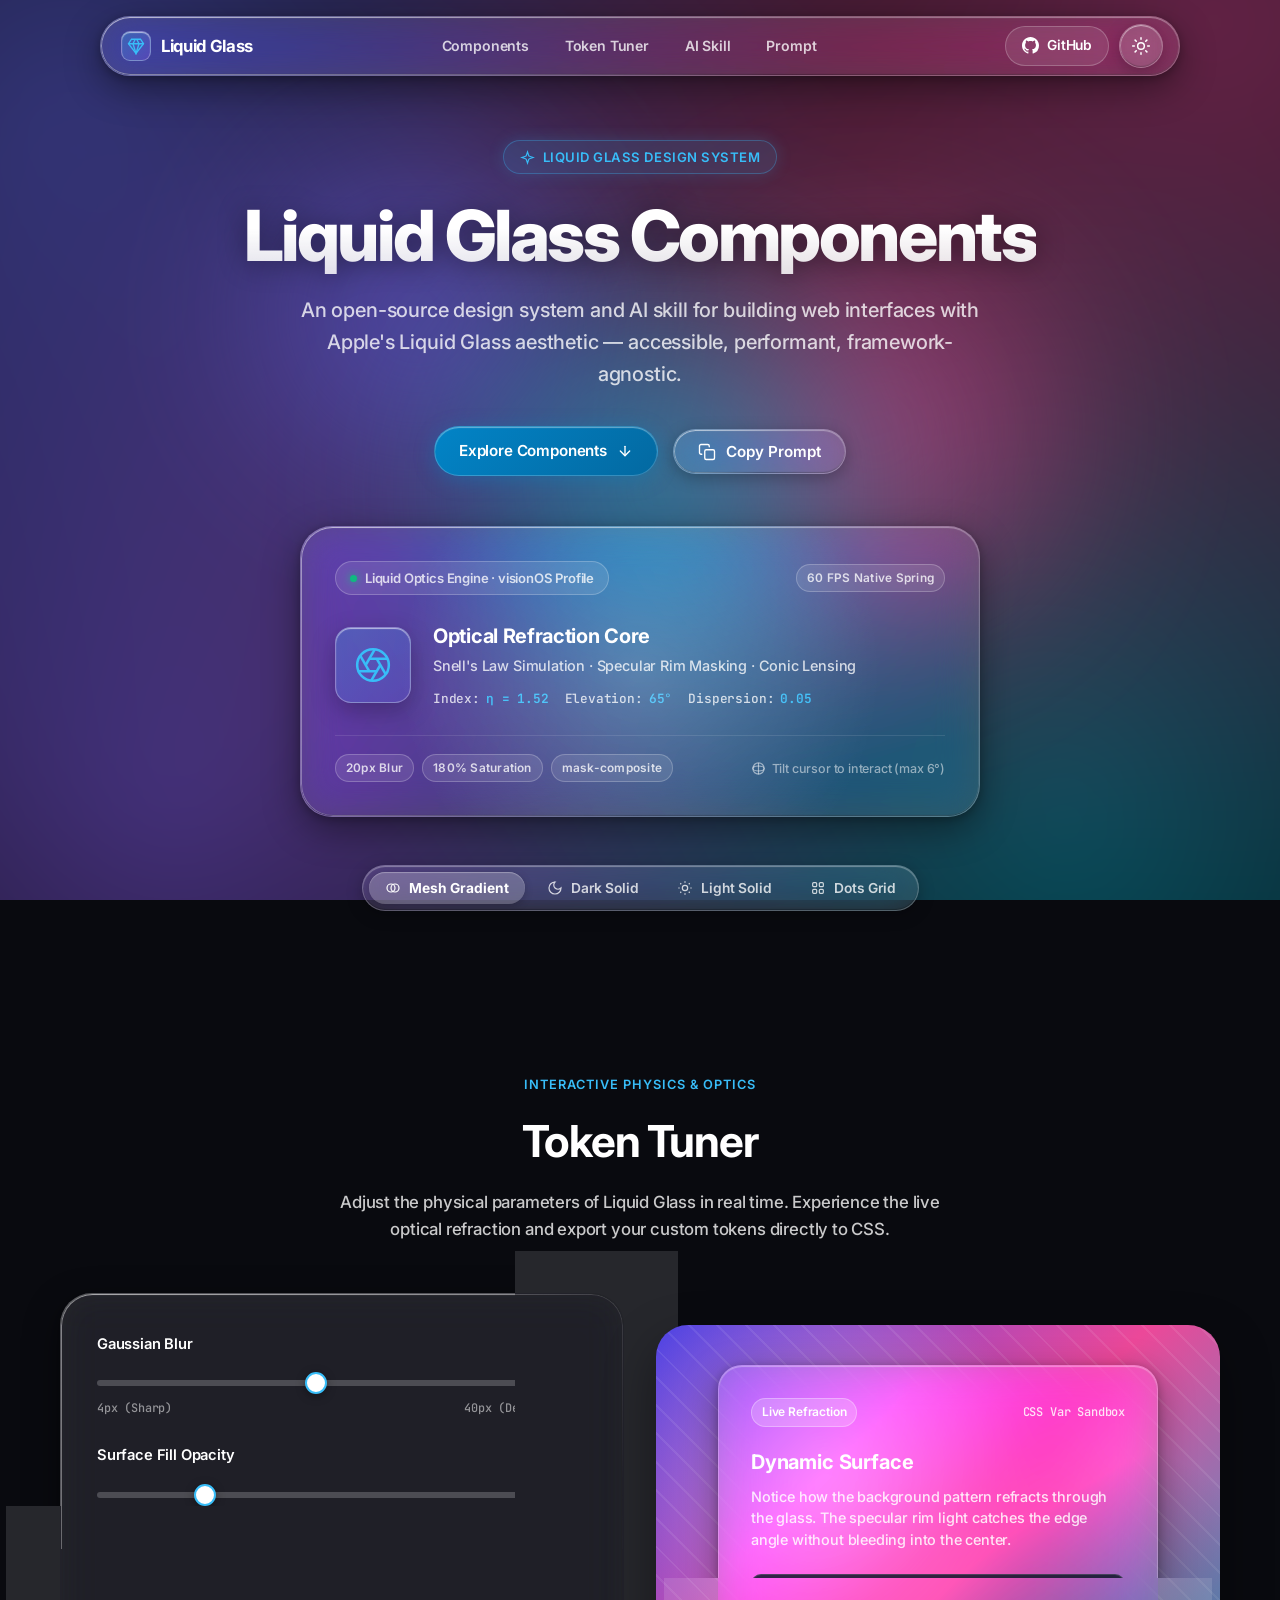
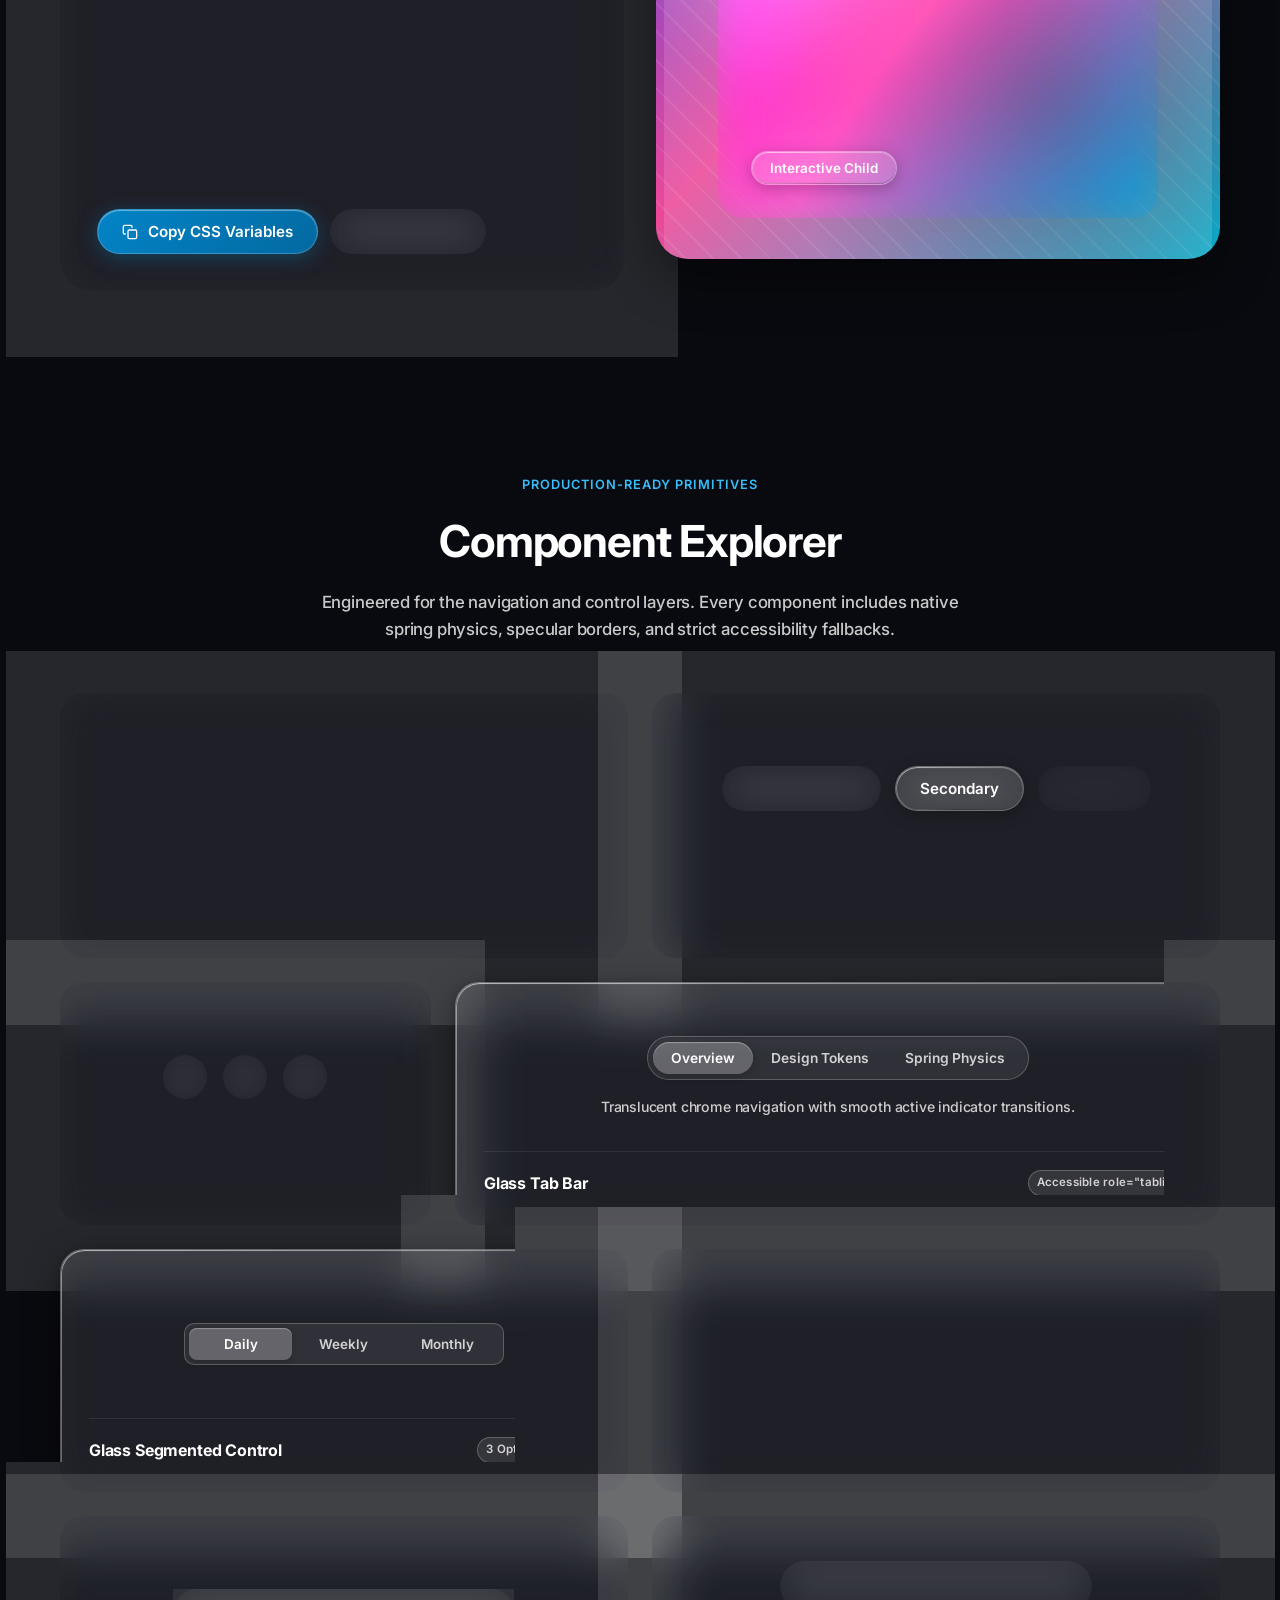
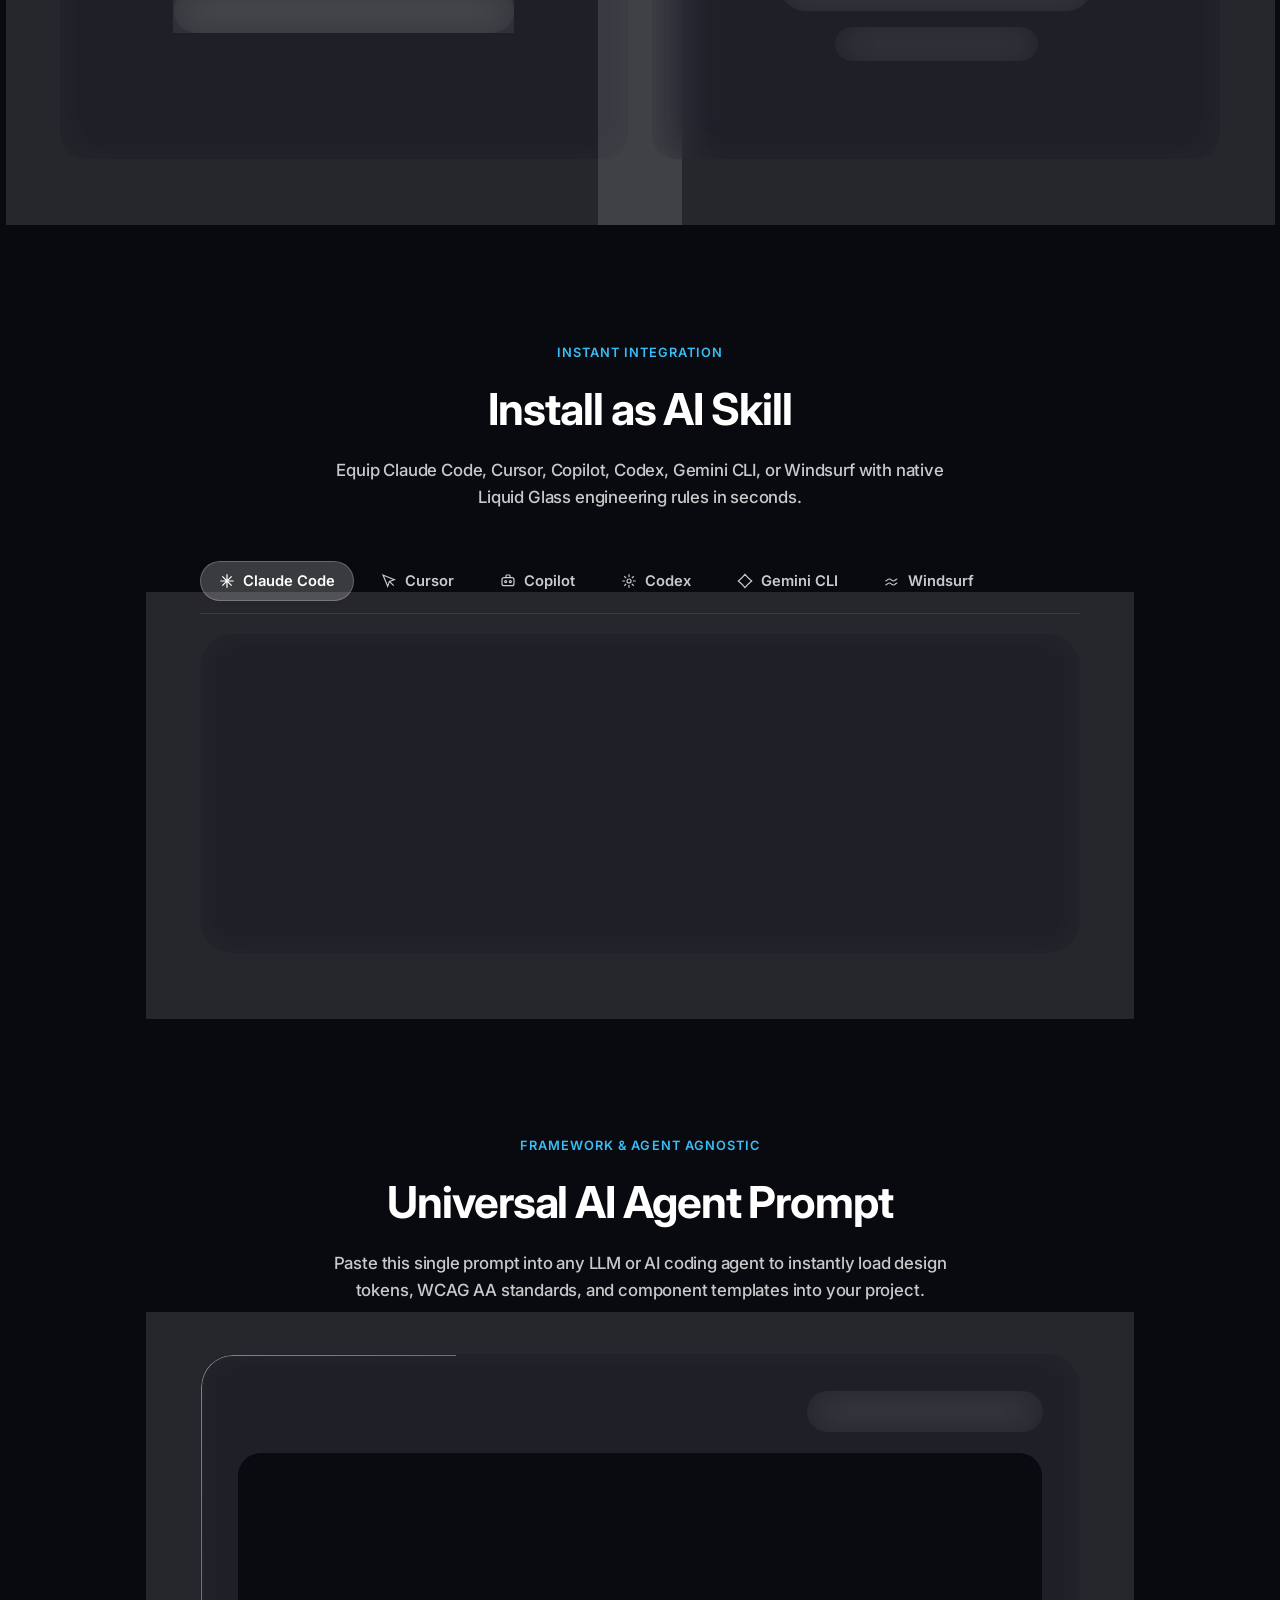
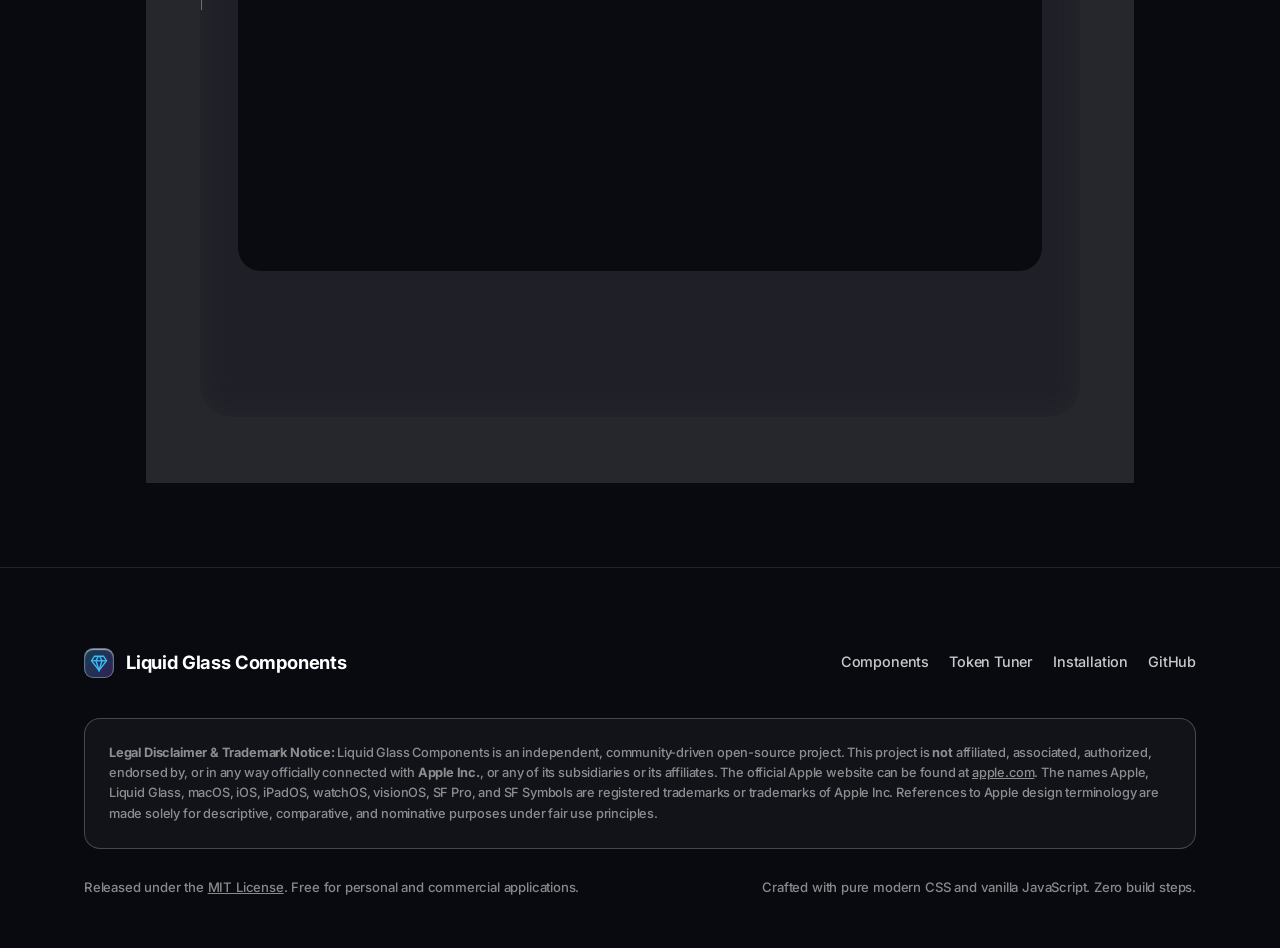
==== commit 87287815: "fix(site): resolve light solid contrast issues, sync tuner sliders and upgrade to Apple-grade vector" ====
--- a/site/index.html
+++ b/site/index.html
@@ -16,21 +16,24 @@
     :root {
       /* Surface & Optics (Dark mode default) */
       --glass-blur: 20px;
+      --glass-blur-clear: 8px;
+      --glass-blur-prominent: 24px;
       --glass-bg-opacity: 0.12;
-      --glass-bg: rgba(255, 255, 255, var(--glass-bg-opacity));
+      --glass-surface-rgb: 255, 255, 255;
+      --glass-bg: rgba(var(--glass-surface-rgb), var(--glass-bg-opacity));
       --glass-saturation: 180%;
-      --glass-contrast: 105%;
-      --glass-border-opacity: 0.25;
-      --glass-border: rgba(255, 255, 255, var(--glass-border-opacity));
+      --glass-contrast: 108%;
+      --glass-border-opacity: 0.22;
+      --glass-border: rgba(var(--glass-surface-rgb), var(--glass-border-opacity));
       --glass-border-width: 1px;
       --glass-border-top: rgba(255, 255, 255, 0.45);
       --glass-border-bottom: rgba(255, 255, 255, 0.08);
 
       /* Shadows & Inset Bevel */
-      --glass-shadow: 0 12px 36px 0 rgba(0, 0, 0, 0.38), 0 2px 10px 0 rgba(0, 0, 0, 0.24);
+      --glass-shadow: 0 12px 36px 0 rgba(0, 0, 0, 0.4), 0 2px 10px 0 rgba(0, 0, 0, 0.25);
       --glass-shadow-sm: 0 4px 16px 0 rgba(0, 0, 0, 0.25);
-      --glass-shadow-lg: 0 20px 50px 0 rgba(0, 0, 0, 0.5), 0 4px 16px 0 rgba(0, 0, 0, 0.3);
-      --glass-shadow-inset: inset 0 1px 1px 0 rgba(255, 255, 255, 0.28), inset 0 -1px 1px 0 rgba(0, 0, 0, 0.22);
+      --glass-shadow-lg: 0 24px 60px 0 rgba(0, 0, 0, 0.55), 0 4px 16px 0 rgba(0, 0, 0, 0.35);
+      --glass-shadow-inset: inset 0 1px 1px 0 rgba(255, 255, 255, 0.35), inset 0 -1px 1px 0 rgba(0, 0, 0, 0.25);
       --glass-glow: 0 0 24px rgba(56, 189, 248, 0.25);
 
       /* Radii Hierarchy */
@@ -41,13 +44,12 @@
       --glass-border-radius-xl: 32px;
       --glass-border-radius-pill: 9999px;
 
-      /* Typography */
+      /* Typography & Colors */
       --glass-font-sans: 'Inter', -apple-system, BlinkMacSystemFont, "SF Pro Display", "SF Pro Text", system-ui, sans-serif;
       --glass-font-mono: 'JetBrains Mono', ui-monospace, "SF Mono", Menlo, Consolas, monospace;
       --glass-text-primary: #ffffff;
-      --glass-text-secondary: rgba(255, 255, 255, 0.72);
-      --glass-text-tertiary: rgba(255, 255, 255, 0.48);
-      --glass-text-shadow: 0 1px 2px rgba(0, 0, 0, 0.4);
+      --glass-text-secondary: rgba(255, 255, 255, 0.78);
+      --glass-text-tertiary: rgba(255, 255, 255, 0.52);
       --glass-font-weight-body: 500;
       --glass-font-weight-semibold: 600;
       --glass-font-weight-bold: 700;
@@ -63,50 +65,53 @@
       --glass-solid-bg: #14161f;
       --glass-solid-border: rgba(255, 255, 255, 0.16);
 
-      /* Spring Animation Physics (Native linear curve) */
+      /* Spring Animation Physics */
       --glass-easing-spring: linear(0, 0.006, 0.025 2.8%, 0.101 6.1%, 0.539 18.9%, 0.721 25.3%, 0.849 31.5%, 0.932 38.1%, 0.978 45.4%, 0.997 53.6%, 1 65.5%, 1);
       --glass-spring-duration: 0.5s;
 
       /* Page Shell */
       --page-bg: #090a0f;
       --page-text: #ffffff;
-      --panel-bg: rgba(18, 20, 29, 0.7);
-    }
-
-    /* Light Mode Overrides */
+      --panel-bg: rgba(18, 20, 29, 0.75);
+    }
+
+    /* ==========================================================================
+       LIGHT MODE TOKENS — High Contrast, Clean Apple Tahoe Look
+       ========================================================================== */
     html.light {
-      --glass-bg-opacity: 0.65;
-      --glass-bg: rgba(255, 255, 255, var(--glass-bg-opacity));
-      --glass-saturation: 160%;
+      --glass-blur: 24px;
+      --glass-bg-opacity: 0.84;
+      --glass-surface-rgb: 255, 255, 255;
+      --glass-bg: rgba(var(--glass-surface-rgb), var(--glass-bg-opacity));
+      --glass-saturation: 150%;
       --glass-contrast: 100%;
-      --glass-border-opacity: 0.35;
-      --glass-border: rgba(0, 0, 0, 0.12);
-      --glass-border-top: rgba(255, 255, 255, 0.9);
-      --glass-border-bottom: rgba(0, 0, 0, 0.06);
-
-      --glass-shadow: 0 10px 32px 0 rgba(0, 0, 0, 0.08), 0 2px 8px 0 rgba(0, 0, 0, 0.04);
-      --glass-shadow-sm: 0 4px 12px 0 rgba(0, 0, 0, 0.05);
-      --glass-shadow-lg: 0 20px 48px 0 rgba(0, 0, 0, 0.12), 0 4px 12px 0 rgba(0, 0, 0, 0.05);
-      --glass-shadow-inset: inset 0 1px 1px 0 rgba(255, 255, 255, 0.95), inset 0 -1px 1px 0 rgba(0, 0, 0, 0.04);
-      --glass-glow: 0 0 24px rgba(2, 132, 199, 0.2);
-
-      --glass-text-primary: #0f172a;
-      --glass-text-secondary: rgba(15, 23, 42, 0.72);
-      --glass-text-tertiary: rgba(15, 23, 42, 0.48);
-      --glass-text-shadow: none;
+      --glass-border-opacity: 0.16;
+      --glass-border: rgba(15, 23, 42, var(--glass-border-opacity));
+      --glass-border-top: rgba(255, 255, 255, 0.95);
+      --glass-border-bottom: rgba(15, 23, 42, 0.12);
+
+      --glass-shadow: 0 14px 34px 0 rgba(15, 23, 42, 0.10), 0 2px 8px 0 rgba(15, 23, 42, 0.05);
+      --glass-shadow-sm: 0 4px 14px 0 rgba(15, 23, 42, 0.07);
+      --glass-shadow-lg: 0 24px 50px 0 rgba(15, 23, 42, 0.14), 0 6px 16px 0 rgba(15, 23, 42, 0.08);
+      --glass-shadow-inset: inset 0 1px 1px 0 rgba(255, 255, 255, 1), inset 0 -1px 1px 0 rgba(15, 23, 42, 0.06);
+      --glass-glow: 0 0 24px rgba(2, 132, 199, 0.18);
+
+      --glass-text-primary: #0f172a; /* Slate 900 */
+      --glass-text-secondary: #334155; /* Slate 700 - WCAG AAA */
+      --glass-text-tertiary: #64748b; /* Slate 500 */
 
       --glass-accent: #0284c7;
-      --glass-accent-glow: rgba(2, 132, 199, 0.25);
+      --glass-accent-glow: rgba(2, 132, 199, 0.22);
       --glass-accent-hover: #0369a1;
       --glass-accent-active: #075985;
       --glass-accent-text: #ffffff;
 
-      --glass-solid-bg: #f8fafc;
-      --glass-solid-border: rgba(0, 0, 0, 0.14);
-
-      --page-bg: #f1f5f9;
+      --glass-solid-bg: #ffffff;
+      --glass-solid-border: rgba(15, 23, 42, 0.16);
+
+      --page-bg: #e2e8f0;
       --page-text: #0f172a;
-      --panel-bg: rgba(255, 255, 255, 0.85);
+      --panel-bg: rgba(255, 255, 255, 0.95);
     }
 
     /* Accessibility Overrides */
@@ -132,15 +137,15 @@
       .hero-tilt-card {
         transform: none !important;
       }
-      .mesh-bg-canvas {
+      .mesh-gradient-bg, .mesh-orb {
         animation: none !important;
       }
     }
 
     @media (prefers-contrast: more) {
       .glass-surface, .glass-btn, .glass-interactive {
-        background: var(--glass-bg);
-        border: 2px solid var(--glass-border) !important;
+        background: var(--glass-solid-bg) !important;
+        border: 2px solid var(--glass-text-primary) !important;
         box-shadow: none !important;
       }
       .glass-surface::before, .glass-btn::before {
@@ -189,7 +194,7 @@
       -moz-osx-font-smoothing: grayscale;
       overflow-x: hidden;
       position: relative;
-      transition: background-color 0.4s ease, color 0.3s ease;
+      transition: background-color 0.35s ease, color 0.3s ease;
     }
 
     a {
@@ -202,17 +207,21 @@
       border: none;
       background: none;
       cursor: pointer;
+      color: inherit;
     }
 
     input {
       font-family: inherit;
     }
 
-    /* Dual-Ring Focus Accessibility */
     :focus-visible {
-      outline: 2px solid #000000;
+      outline: 2px solid var(--glass-accent);
       outline-offset: 2px;
-      box-shadow: 0 0 0 2px #ffffff, 0 0 0 4px #000000;
+      box-shadow: 0 0 0 4px rgba(56, 189, 248, 0.35);
+    }
+    html.light :focus-visible {
+      outline: 2px solid #0284c7;
+      box-shadow: 0 0 0 4px rgba(2, 132, 199, 0.25);
     }
 
     @media (forced-colors: active) {
@@ -222,7 +231,6 @@
       }
     }
 
-    /* Container */
     .container {
       width: 100%;
       max-width: 1160px;
@@ -242,18 +250,17 @@
       transition: opacity 0.5s ease;
     }
 
-    /* Mesh Gradient Layer (Default) */
     .mesh-gradient-bg {
       position: absolute;
       inset: -20%;
       width: 140%;
       height: 140%;
       background:
-        radial-gradient(circle at 18% 22%, rgba(99, 102, 241, 0.42) 0%, transparent 45%),
-        radial-gradient(circle at 82% 16%, rgba(236, 72, 153, 0.38) 0%, transparent 48%),
-        radial-gradient(circle at 74% 80%, rgba(6, 182, 212, 0.36) 0%, transparent 44%),
-        radial-gradient(circle at 24% 78%, rgba(139, 92, 246, 0.42) 0%, transparent 46%),
-        radial-gradient(circle at 50% 50%, rgba(244, 63, 94, 0.22) 0%, transparent 55%),
+        radial-gradient(circle at 18% 22%, rgba(99, 102, 241, 0.44) 0%, transparent 45%),
+        radial-gradient(circle at 82% 16%, rgba(236, 72, 153, 0.40) 0%, transparent 48%),
+        radial-gradient(circle at 74% 80%, rgba(6, 182, 212, 0.38) 0%, transparent 44%),
+        radial-gradient(circle at 24% 78%, rgba(139, 92, 246, 0.44) 0%, transparent 46%),
+        radial-gradient(circle at 50% 50%, rgba(244, 63, 94, 0.24) 0%, transparent 55%),
         #090a0f;
       filter: blur(40px);
       animation: meshFloat 24s ease-in-out infinite alternate;
@@ -263,21 +270,24 @@
 
     html.light .mesh-gradient-bg {
       background:
-        radial-gradient(circle at 20% 25%, rgba(99, 102, 241, 0.28) 0%, transparent 45%),
-        radial-gradient(circle at 80% 20%, rgba(236, 72, 153, 0.24) 0%, transparent 48%),
-        radial-gradient(circle at 75% 75%, rgba(6, 182, 212, 0.26) 0%, transparent 45%),
-        radial-gradient(circle at 25% 75%, rgba(139, 92, 246, 0.26) 0%, transparent 45%),
-        radial-gradient(circle at 50% 50%, rgba(244, 63, 94, 0.16) 0%, transparent 55%),
-        #f1f5f9;
-    }
-
-    /* Additional Dynamic Fluid Blobs for Glass Refraction */
+        radial-gradient(circle at 20% 25%, rgba(99, 102, 241, 0.25) 0%, transparent 45%),
+        radial-gradient(circle at 80% 20%, rgba(236, 72, 153, 0.22) 0%, transparent 48%),
+        radial-gradient(circle at 75% 75%, rgba(6, 182, 212, 0.24) 0%, transparent 45%),
+        radial-gradient(circle at 25% 75%, rgba(139, 92, 246, 0.24) 0%, transparent 45%),
+        radial-gradient(circle at 50% 50%, rgba(244, 63, 94, 0.15) 0%, transparent 55%),
+        #e2e8f0;
+    }
+
     .mesh-orb {
       position: absolute;
       border-radius: 50%;
       filter: blur(80px);
-      opacity: 0.6;
+      opacity: 0.65;
       animation: orbMove 18s ease-in-out infinite alternate;
+      transition: opacity 0.5s ease;
+    }
+    html.light .mesh-orb {
+      opacity: 0.25;
     }
     .mesh-orb-1 {
       width: 450px;
@@ -307,27 +317,15 @@
     }
 
     @keyframes meshFloat {
-      0% {
-        transform: rotate(0deg) scale(1) translate(0px, 0px);
-      }
-      50% {
-        transform: rotate(2deg) scale(1.05) translate(25px, -30px);
-      }
-      100% {
-        transform: rotate(-2deg) scale(0.98) translate(-25px, 25px);
-      }
+      0% { transform: rotate(0deg) scale(1) translate(0px, 0px); }
+      50% { transform: rotate(2deg) scale(1.05) translate(25px, -30px); }
+      100% { transform: rotate(-2deg) scale(0.98) translate(-25px, 25px); }
     }
 
     @keyframes orbMove {
-      0% {
-        transform: translate(0, 0) scale(1);
-      }
-      50% {
-        transform: translate(60px, -45px) scale(1.12);
-      }
-      100% {
-        transform: translate(-50px, 50px) scale(0.92);
-      }
+      0% { transform: translate(0, 0) scale(1); }
+      50% { transform: translate(60px, -45px) scale(1.12); }
+      100% { transform: translate(-50px, 50px) scale(0.92); }
     }
 
     /* Background Modes: Body class switches */
@@ -342,7 +340,7 @@
       opacity: 0;
     }
     body.bg-light-mode {
-      background-color: #eef2f6 !important;
+      background-color: #e2e8f0 !important;
     }
 
     body.bg-dots-mode .bg-canvas-wrapper {
@@ -350,12 +348,12 @@
     }
     body.bg-dots-mode {
       background-color: #0c0e14 !important;
-      background-image: radial-gradient(rgba(255, 255, 255, 0.18) 1.5px, transparent 1.5px) !important;
+      background-image: radial-gradient(rgba(255, 255, 255, 0.22) 1.5px, transparent 1.5px) !important;
       background-size: 24px 24px !important;
     }
     html.light body.bg-dots-mode {
-      background-color: #f8fafc !important;
-      background-image: radial-gradient(rgba(0, 0, 0, 0.16) 1.5px, transparent 1.5px) !important;
+      background-color: #e2e8f0 !important;
+      background-image: radial-gradient(rgba(15, 23, 42, 0.18) 1.5px, transparent 1.5px) !important;
     }
 
     /* ==========================================================================
@@ -367,13 +365,18 @@
       backdrop-filter: blur(var(--glass-blur)) saturate(var(--glass-saturation)) contrast(var(--glass-contrast));
       -webkit-backdrop-filter: blur(var(--glass-blur)) saturate(var(--glass-saturation)) contrast(var(--glass-contrast));
       box-shadow: var(--glass-shadow), var(--glass-shadow-inset);
-      border: var(--glass-border-width) solid transparent;
+      border: var(--glass-border-width) solid var(--glass-border);
       border-radius: var(--glass-border-radius-lg);
       color: var(--glass-text-primary);
       isolation: isolate;
       contain: layout paint;
       transform: translateZ(0);
-      transition: background 0.3s ease, border-color 0.3s ease, box-shadow 0.3s ease;
+      transition: background 0.3s ease, border-color 0.3s ease, box-shadow 0.3s ease, color 0.25s ease;
+    }
+
+    html.light .glass-surface {
+      border: 1px solid rgba(15, 23, 42, 0.13);
+      box-shadow: 0 14px 34px 0 rgba(15, 23, 42, 0.10), 0 2px 8px 0 rgba(15, 23, 42, 0.05), inset 0 1px 0 rgba(255, 255, 255, 0.95);
     }
 
     /* Specular Border Gradient via mask-composite */
@@ -386,8 +389,8 @@
       background: linear-gradient(
         135deg,
         var(--glass-border-top) 0%,
-        rgba(255, 255, 255, 0.16) 35%,
-        transparent 60%,
+        rgba(255, 255, 255, 0.25) 35%,
+        transparent 65%,
         var(--glass-border-bottom) 100%
       );
       -webkit-mask: linear-gradient(#fff 0 0) content-box, linear-gradient(#fff 0 0);
@@ -395,6 +398,16 @@
               mask-composite: exclude;
       pointer-events: none;
       z-index: 1;
+    }
+
+    html.light .glass-surface::before {
+      background: linear-gradient(
+        135deg,
+        rgba(255, 255, 255, 0.95) 0%,
+        rgba(255, 255, 255, 0.4) 40%,
+        rgba(15, 23, 42, 0.08) 75%,
+        rgba(15, 23, 42, 0.14) 100%
+      );
     }
 
     /* Glass Buttons & Interactive Elements */
@@ -411,7 +424,7 @@
       background: var(--glass-bg);
       backdrop-filter: blur(var(--glass-blur)) saturate(var(--glass-saturation));
       -webkit-backdrop-filter: blur(var(--glass-blur)) saturate(var(--glass-saturation));
-      border: var(--glass-border-width) solid transparent;
+      border: var(--glass-border-width) solid var(--glass-border);
       border-radius: var(--glass-border-radius-pill);
       box-shadow: var(--glass-shadow-sm), var(--glass-shadow-inset);
       cursor: pointer;
@@ -419,7 +432,7 @@
       isolation: isolate;
       contain: layout paint;
       transform: translateZ(0);
-      transition: transform 0.4s var(--glass-easing-spring), background 0.25s ease, box-shadow 0.25s ease, color 0.2s ease;
+      transition: transform 0.4s var(--glass-easing-spring), background 0.25s ease, border-color 0.25s ease, box-shadow 0.25s ease, color 0.2s ease;
       white-space: nowrap;
     }
 
@@ -444,26 +457,49 @@
     }
 
     .glass-btn:hover {
-      background: rgba(255, 255, 255, calc(var(--glass-bg-opacity) + 0.08));
+      background: rgba(var(--glass-surface-rgb), calc(var(--glass-bg-opacity) + 0.1));
       transform: translateY(-1px) scale(1.02);
       box-shadow: var(--glass-shadow), var(--glass-shadow-inset);
     }
 
     .glass-btn:active {
       transform: scale(0.96);
-      background: rgba(255, 255, 255, calc(var(--glass-bg-opacity) + 0.02));
+      background: rgba(var(--glass-surface-rgb), calc(var(--glass-bg-opacity) + 0.02));
       transition-duration: 0.15s;
+    }
+
+    /* Light Mode Button Overrides - Crisp Tangible Surfaces */
+    html.light .glass-btn:not(.glass-btn--primary) {
+      background: #ffffff;
+      color: #0f172a;
+      border: 1px solid rgba(15, 23, 42, 0.15);
+      box-shadow: 0 2px 6px rgba(15, 23, 42, 0.06), inset 0 1px 0 #ffffff;
+    }
+    html.light .glass-btn:not(.glass-btn--primary):hover {
+      background: #f8fafc;
+      border-color: rgba(15, 23, 42, 0.25);
+      box-shadow: 0 4px 12px rgba(15, 23, 42, 0.1), inset 0 1px 0 #ffffff;
+    }
+    html.light .glass-btn:disabled {
+      background: rgba(15, 23, 42, 0.04) !important;
+      color: #94a3b8 !important;
+      border-color: rgba(15, 23, 42, 0.08) !important;
+      box-shadow: none !important;
     }
 
     /* Primary Accent Button */
     .glass-btn--primary {
-      background: linear-gradient(135deg, rgba(56, 189, 248, 0.35) 0%, rgba(14, 165, 233, 0.22) 100%);
-      color: #ffffff;
-      box-shadow: 0 4px 20px rgba(56, 189, 248, 0.35), var(--glass-shadow-inset);
+      background: linear-gradient(135deg, #0284c7 0%, #0369a1 100%);
+      color: #ffffff !important;
+      box-shadow: 0 4px 20px rgba(2, 132, 199, 0.35), inset 0 1px 1px rgba(255, 255, 255, 0.4);
+      border: 1px solid rgba(255, 255, 255, 0.2);
     }
     .glass-btn--primary:hover {
-      background: linear-gradient(135deg, rgba(56, 189, 248, 0.45) 0%, rgba(14, 165, 233, 0.32) 100%);
-      box-shadow: 0 6px 28px rgba(56, 189, 248, 0.5), var(--glass-shadow-inset);
+      background: linear-gradient(135deg, #0369a1 0%, #075985 100%);
+      box-shadow: 0 6px 28px rgba(2, 132, 199, 0.45), inset 0 1px 1px rgba(255, 255, 255, 0.5);
+    }
+    .glass-btn--primary::before {
+      display: none;
     }
 
     /* Glass Icon Button */
@@ -481,11 +517,27 @@
     .glass-icon-btn svg {
       width: 20px;
       height: 20px;
-      fill: currentColor;
+      stroke: currentColor;
+      fill: none;
+      stroke-width: 1.8;
+      stroke-linecap: round;
+      stroke-linejoin: round;
       transition: transform 0.3s var(--glass-easing-spring);
     }
     .glass-icon-btn:hover svg {
       transform: scale(1.12);
+    }
+
+    html.light .glass-icon-btn {
+      background: #ffffff;
+      color: #334155;
+      border: 1px solid rgba(15, 23, 42, 0.14);
+      box-shadow: 0 2px 8px rgba(15, 23, 42, 0.06), inset 0 1px 0 #ffffff;
+    }
+    html.light .glass-icon-btn:hover {
+      color: #0f172a;
+      border-color: rgba(15, 23, 42, 0.25);
+      box-shadow: 0 4px 12px rgba(15, 23, 42, 0.1);
     }
 
     /* ==========================================================================
@@ -525,15 +577,27 @@
       letter-spacing: -0.02em;
       color: var(--glass-text-primary);
     }
-    .nav-brand-bubble {
-      font-size: 1.3rem;
-      filter: drop-shadow(0 2px 4px rgba(56, 189, 248, 0.4));
-      display: inline-block;
-      animation: gentlePulse 4s ease-in-out infinite;
-    }
-    @keyframes gentlePulse {
-      0%, 100% { transform: scale(1); }
-      50% { transform: scale(1.08); }
+    .nav-brand-prism {
+      width: 30px;
+      height: 30px;
+      display: flex;
+      align-items: center;
+      justify-content: center;
+      border-radius: 9px;
+      background: linear-gradient(135deg, rgba(56, 189, 248, 0.3) 0%, rgba(139, 92, 246, 0.3) 100%);
+      border: 1px solid rgba(255, 255, 255, 0.3);
+      box-shadow: inset 0 1px 1px rgba(255, 255, 255, 0.6);
+    }
+    html.light .nav-brand-prism {
+      background: linear-gradient(135deg, rgba(2, 132, 199, 0.18) 0%, rgba(139, 92, 246, 0.18) 100%);
+      border-color: rgba(2, 132, 199, 0.25);
+    }
+    .nav-brand-prism svg {
+      width: 18px;
+      height: 18px;
+      stroke: var(--glass-accent);
+      fill: none;
+      stroke-width: 1.8;
     }
 
     .nav-links {
@@ -544,7 +608,7 @@
 
     .nav-link {
       font-size: 0.88rem;
-      font-weight: 500;
+      font-weight: 600;
       color: var(--glass-text-secondary);
       padding: 8px 14px;
       border-radius: var(--glass-border-radius-pill);
@@ -552,10 +616,10 @@
     }
     .nav-link:hover {
       color: var(--glass-text-primary);
-      background: rgba(255, 255, 255, 0.08);
+      background: rgba(var(--glass-surface-rgb), 0.12);
     }
     html.light .nav-link:hover {
-      background: rgba(0, 0, 0, 0.05);
+      background: rgba(15, 23, 42, 0.06);
     }
 
     .nav-actions {
@@ -570,19 +634,30 @@
       gap: 8px;
       font-size: 0.86rem;
       font-weight: 600;
-      padding: 8px 14px;
+      padding: 8px 16px;
       border-radius: var(--glass-border-radius-pill);
-      background: rgba(255, 255, 255, 0.06);
-      border: 1px solid rgba(255, 255, 255, 0.1);
+      background: rgba(var(--glass-surface-rgb), 0.1);
+      border: 1px solid var(--glass-border);
+      color: var(--glass-text-primary);
       transition: all 0.2s ease;
     }
+    html.light .github-nav-link {
+      background: #ffffff;
+      border-color: rgba(15, 23, 42, 0.14);
+      color: #0f172a;
+      box-shadow: 0 1px 4px rgba(15, 23, 42, 0.05);
+    }
     .github-nav-link:hover {
-      background: rgba(255, 255, 255, 0.14);
+      background: rgba(var(--glass-surface-rgb), 0.2);
       transform: translateY(-1px);
     }
+    html.light .github-nav-link:hover {
+      background: #f8fafc;
+      border-color: rgba(15, 23, 42, 0.22);
+    }
     .github-nav-link svg {
-      width: 18px;
-      height: 18px;
+      width: 17px;
+      height: 17px;
       fill: currentColor;
     }
 
@@ -607,21 +682,25 @@
       margin-bottom: 24px;
       font-size: 0.82rem;
       font-weight: 600;
-      letter-spacing: 0.02em;
+      letter-spacing: 0.04em;
       text-transform: uppercase;
       border-radius: var(--glass-border-radius-pill);
       color: var(--glass-accent);
       background: rgba(56, 189, 248, 0.12);
-      border: 1px solid rgba(56, 189, 248, 0.25);
-      box-shadow: 0 0 16px rgba(56, 189, 248, 0.2);
-    }
-    .hero-badge-spark {
-      display: inline-block;
-      width: 8px;
-      height: 8px;
-      border-radius: 50%;
-      background: var(--glass-accent);
-      box-shadow: 0 0 8px var(--glass-accent);
+      border: 1px solid rgba(56, 189, 248, 0.3);
+      box-shadow: 0 0 16px rgba(56, 189, 248, 0.18);
+    }
+    html.light .hero-badge {
+      background: rgba(2, 132, 199, 0.08);
+      border-color: rgba(2, 132, 199, 0.25);
+      color: #0284c7;
+    }
+    .hero-badge svg {
+      width: 15px;
+      height: 15px;
+      stroke: currentColor;
+      fill: none;
+      stroke-width: 1.8;
     }
 
     .hero-title {
@@ -631,20 +710,21 @@
       letter-spacing: -0.035em;
       margin-bottom: 20px;
       max-width: 860px;
-      background: linear-gradient(180deg, #ffffff 30%, rgba(255, 255, 255, 0.7) 100%);
+      background: linear-gradient(180deg, #ffffff 40%, rgba(255, 255, 255, 0.85) 100%);
       -webkit-background-clip: text;
       -webkit-text-fill-color: transparent;
-      text-shadow: var(--glass-text-shadow);
+      filter: drop-shadow(0 2px 14px rgba(0, 0, 0, 0.45));
     }
     html.light .hero-title {
-      background: linear-gradient(180deg, #0f172a 30%, #334155 100%);
+      background: linear-gradient(180deg, #0f172a 40%, #334155 100%);
       -webkit-background-clip: text;
       -webkit-text-fill-color: transparent;
+      filter: none;
     }
 
     .hero-subtitle {
-      font-size: clamp(1.05rem, 2vw, 1.28rem);
-      font-weight: 400;
+      font-size: clamp(1.05rem, 2vw, 1.25rem);
+      font-weight: 500;
       color: var(--glass-text-secondary);
       max-width: 680px;
       line-height: 1.6;
@@ -664,14 +744,14 @@
     .hero-card-container {
       perspective: 1000px;
       width: 100%;
-      max-width: 660px;
+      max-width: 680px;
       margin: 0 auto 36px;
     }
 
     .hero-tilt-card {
       position: relative;
       width: 100%;
-      padding: 36px;
+      padding: 34px;
       border-radius: var(--glass-border-radius-xl);
       text-align: left;
       transform-style: preserve-3d;
@@ -684,8 +764,10 @@
     .hero-tilt-card:hover {
       box-shadow: 0 30px 70px rgba(0, 0, 0, 0.45), 0 0 30px rgba(56, 189, 248, 0.15), var(--glass-shadow-inset);
     }
-
-    /* Shimmer reflection highlight reacting to mouse */
+    html.light .hero-tilt-card:hover {
+      box-shadow: 0 30px 60px rgba(15, 23, 42, 0.14), var(--glass-shadow-inset);
+    }
+
     .hero-tilt-card::after {
       content: "";
       position: absolute;
@@ -693,21 +775,21 @@
       border-radius: inherit;
       background: radial-gradient(
         circle at var(--shine-x, 50%) var(--shine-y, 50%),
-        rgba(255, 255, 255, 0.22) 0%,
+        rgba(255, 255, 255, 0.25) 0%,
         transparent 65%
       );
       pointer-events: none;
       z-index: 2;
-      opacity: 0.8;
+      opacity: 0.85;
       transition: opacity 0.3s ease;
     }
 
-    /* Inside the Hero Tilt Card: Apple-style Spatial Audio / Media widget */
+    /* Inside the Hero Tilt Card: High-End Optics Telemetry Engine Widget */
     .hero-card-header {
       display: flex;
       align-items: center;
       justify-content: space-between;
-      margin-bottom: 28px;
+      margin-bottom: 26px;
     }
 
     .hero-card-status-pill {
@@ -715,12 +797,18 @@
       align-items: center;
       gap: 8px;
       padding: 6px 14px;
-      font-size: 0.78rem;
+      font-size: 0.82rem;
       font-weight: 600;
       border-radius: var(--glass-border-radius-pill);
-      background: rgba(255, 255, 255, 0.08);
-      border: 1px solid rgba(255, 255, 255, 0.12);
+      background: rgba(var(--glass-surface-rgb), 0.1);
+      border: 1px solid var(--glass-border);
       color: var(--glass-text-secondary);
+    }
+    html.light .hero-card-status-pill {
+      background: #ffffff;
+      border-color: rgba(15, 23, 42, 0.12);
+      color: var(--glass-text-secondary);
+      box-shadow: 0 1px 4px rgba(15, 23, 42, 0.04);
     }
 
     .pulse-dot {
@@ -738,70 +826,70 @@
 
     .hero-card-body {
       display: flex;
-      gap: 24px;
-      align-items: center;
-      margin-bottom: 28px;
-    }
-
-    .hero-album-art {
-      width: 90px;
-      height: 90px;
-      min-width: 90px;
+      gap: 22px;
+      align-items: center;
+      margin-bottom: 26px;
+    }
+
+    .hero-optics-icon {
+      width: 76px;
+      height: 76px;
+      min-width: 76px;
       border-radius: var(--glass-border-radius-md);
-      background: linear-gradient(135deg, #3b82f6, #ec4899, #8b5cf6);
+      background: linear-gradient(135deg, rgba(56, 189, 248, 0.25) 0%, rgba(99, 102, 241, 0.25) 100%);
+      border: 1px solid rgba(255, 255, 255, 0.3);
       display: flex;
       align-items: center;
       justify-content: center;
-      box-shadow: 0 8px 24px rgba(0, 0, 0, 0.3);
+      box-shadow: 0 8px 24px rgba(0, 0, 0, 0.25), inset 0 1px 1px rgba(255, 255, 255, 0.6);
       position: relative;
-      overflow: hidden;
-    }
-    .hero-album-art::before {
-      content: "";
-      position: absolute;
-      inset: 0;
-      background: linear-gradient(135deg, rgba(255, 255, 255, 0.4) 0%, transparent 60%);
+    }
+    html.light .hero-optics-icon {
+      background: linear-gradient(135deg, rgba(2, 132, 199, 0.15) 0%, rgba(99, 102, 241, 0.15) 100%);
+      border-color: rgba(2, 132, 199, 0.25);
+      box-shadow: 0 8px 20px rgba(15, 23, 42, 0.08), inset 0 1px 1px rgba(255, 255, 255, 0.9);
+    }
+    .hero-optics-icon svg {
+      width: 38px;
+      height: 38px;
+      stroke: var(--glass-accent);
+      fill: none;
+      stroke-width: 1.6;
     }
 
     .hero-track-info {
       flex: 1;
     }
     .hero-track-title {
-      font-size: 1.28rem;
+      font-size: 1.25rem;
       font-weight: 700;
       margin-bottom: 4px;
       letter-spacing: -0.015em;
+      color: var(--glass-text-primary);
     }
     .hero-track-subtitle {
-      font-size: 0.92rem;
+      font-size: 0.9rem;
       color: var(--glass-text-secondary);
       margin-bottom: 12px;
-    }
-
-    /* Waveform visualizer */
-    .hero-wave-bars {
-      display: flex;
-      align-items: flex-end;
-      gap: 4px;
-      height: 20px;
-    }
-    .hero-wave-bar {
-      width: 4px;
-      background: var(--glass-accent);
-      border-radius: 2px;
-      animation: waveDance 1.2s ease-in-out infinite alternate;
-    }
-    .hero-wave-bar:nth-child(1) { height: 8px; animation-delay: 0.1s; }
-    .hero-wave-bar:nth-child(2) { height: 16px; animation-delay: 0.3s; }
-    .hero-wave-bar:nth-child(3) { height: 12px; animation-delay: 0.5s; }
-    .hero-wave-bar:nth-child(4) { height: 20px; animation-delay: 0.2s; }
-    .hero-wave-bar:nth-child(5) { height: 14px; animation-delay: 0.4s; }
-    .hero-wave-bar:nth-child(6) { height: 18px; animation-delay: 0.15s; }
-    .hero-wave-bar:nth-child(7) { height: 10px; animation-delay: 0.35s; }
-
-    @keyframes waveDance {
-      0% { height: 6px; }
-      100% { height: 20px; }
+      line-height: 1.45;
+    }
+
+    /* Live Telemetry Meters */
+    .hero-telemetry-row {
+      display: flex;
+      gap: 16px;
+      font-family: var(--glass-font-mono);
+      font-size: 0.8rem;
+    }
+    .hero-telemetry-item {
+      display: flex;
+      align-items: center;
+      gap: 6px;
+      color: var(--glass-text-secondary);
+    }
+    .hero-telemetry-val {
+      font-weight: 600;
+      color: var(--glass-accent);
     }
 
     .hero-controls-row {
@@ -812,24 +900,29 @@
       border-top: 1px solid rgba(255, 255, 255, 0.1);
     }
     html.light .hero-controls-row {
-      border-top-color: rgba(0, 0, 0, 0.08);
+      border-top-color: rgba(15, 23, 42, 0.08);
     }
 
     .hero-mini-badges {
       display: flex;
       gap: 8px;
+      flex-wrap: wrap;
     }
     .hero-mini-tag {
-      font-size: 0.72rem;
+      font-size: 0.74rem;
       font-weight: 600;
-      letter-spacing: 0.03em;
+      letter-spacing: 0.02em;
       padding: 4px 10px;
       border-radius: var(--glass-border-radius-pill);
-      background: rgba(255, 255, 255, 0.07);
+      background: rgba(var(--glass-surface-rgb), 0.1);
+      border: 1px solid var(--glass-border);
       color: var(--glass-text-secondary);
     }
     html.light .hero-mini-tag {
-      background: rgba(0, 0, 0, 0.05);
+      background: #ffffff;
+      border-color: rgba(15, 23, 42, 0.12);
+      color: var(--glass-text-secondary);
+      box-shadow: 0 1px 3px rgba(15, 23, 42, 0.04);
     }
 
     .hero-tilt-instruction {
@@ -838,6 +931,13 @@
       display: flex;
       align-items: center;
       gap: 6px;
+    }
+    .hero-tilt-instruction svg {
+      width: 15px;
+      height: 15px;
+      stroke: currentColor;
+      fill: none;
+      stroke-width: 1.8;
     }
 
     /* ==========================================================================
@@ -856,34 +956,51 @@
       border: 1px solid var(--glass-border);
       margin-top: 12px;
     }
+    html.light .bg-switcher-dock {
+      background: rgba(255, 255, 255, 0.88);
+      border-color: rgba(15, 23, 42, 0.14);
+      box-shadow: 0 12px 30px rgba(15, 23, 42, 0.09), inset 0 1px 0 #ffffff;
+    }
 
     .bg-dock-btn {
       display: inline-flex;
       align-items: center;
       gap: 8px;
       padding: 8px 16px;
-      font-size: 0.84rem;
-      font-weight: 500;
+      font-size: 0.86rem;
+      font-weight: 600;
       color: var(--glass-text-secondary);
       border-radius: var(--glass-border-radius-pill);
       transition: all 0.25s var(--glass-easing-spring);
       cursor: pointer;
     }
+    .bg-dock-btn svg {
+      width: 16px;
+      height: 16px;
+      stroke: currentColor;
+      fill: none;
+      stroke-width: 1.8;
+      flex-shrink: 0;
+    }
 
     .bg-dock-btn:hover {
       color: var(--glass-text-primary);
-      background: rgba(255, 255, 255, 0.08);
+      background: rgba(var(--glass-surface-rgb), 0.1);
+    }
+    html.light .bg-dock-btn:hover {
+      background: rgba(15, 23, 42, 0.06);
     }
 
     .bg-dock-btn.active {
       color: var(--glass-text-primary);
-      background: rgba(255, 255, 255, 0.2);
-      font-weight: 600;
+      background: rgba(var(--glass-surface-rgb), 0.22);
+      font-weight: 700;
       box-shadow: 0 2px 8px rgba(0, 0, 0, 0.2), inset 0 1px 1px rgba(255, 255, 255, 0.3);
     }
     html.light .bg-dock-btn.active {
-      background: rgba(0, 0, 0, 0.1);
-      box-shadow: 0 2px 6px rgba(0, 0, 0, 0.08);
+      background: #ffffff;
+      color: #0284c7;
+      box-shadow: 0 2px 8px rgba(15, 23, 42, 0.1), inset 0 1px 1px rgba(255, 255, 255, 1);
     }
 
     /* ==========================================================================
@@ -920,7 +1037,7 @@
     .section-description {
       font-size: 1.05rem;
       color: var(--glass-text-secondary);
-      max-width: 620px;
+      max-width: 640px;
       margin: 0 auto;
       line-height: 1.6;
     }
@@ -972,29 +1089,30 @@
       font-weight: 600;
       padding: 3px 10px;
       border-radius: var(--glass-border-radius-sm);
-      background: rgba(255, 255, 255, 0.1);
-      border: 1px solid rgba(255, 255, 255, 0.14);
+      background: rgba(var(--glass-surface-rgb), 0.12);
+      border: 1px solid var(--glass-border);
       color: var(--glass-accent);
     }
     html.light .tuner-val-badge {
-      background: rgba(0, 0, 0, 0.06);
-      border-color: rgba(0, 0, 0, 0.1);
-    }
-
-    /* Range slider custom styling */
+      background: #ffffff;
+      border-color: rgba(15, 23, 42, 0.14);
+      color: #0284c7;
+      box-shadow: 0 1px 3px rgba(15, 23, 42, 0.05);
+    }
+
     .tuner-range {
       width: 100%;
       height: 6px;
       -webkit-appearance: none;
       appearance: none;
-      background: rgba(255, 255, 255, 0.15);
+      background: rgba(var(--glass-surface-rgb), 0.2);
       border-radius: 3px;
       outline: none;
       cursor: pointer;
       transition: background 0.2s ease;
     }
     html.light .tuner-range {
-      background: rgba(0, 0, 0, 0.15);
+      background: rgba(15, 23, 42, 0.15);
     }
 
     .tuner-range::-webkit-slider-thumb {
@@ -1040,7 +1158,7 @@
       border-top: 1px solid rgba(255, 255, 255, 0.1);
     }
     html.light .tuner-actions {
-      border-top-color: rgba(0, 0, 0, 0.08);
+      border-top-color: rgba(15, 23, 42, 0.08);
     }
 
     /* Tuner Preview Canvas */
@@ -1057,7 +1175,6 @@
       box-shadow: 0 20px 50px rgba(0, 0, 0, 0.4);
     }
 
-    /* Vibrant under-backdrop for Tuner Preview */
     .tuner-preview-bg {
       position: absolute;
       inset: 0;
@@ -1068,7 +1185,7 @@
       position: absolute;
       inset: 0;
       background-image: 
-        radial-gradient(circle at 30% 30%, rgba(255, 255, 255, 0.3) 0%, transparent 40%),
+        radial-gradient(circle at 30% 30%, rgba(255, 255, 255, 0.35) 0%, transparent 40%),
         radial-gradient(circle at 70% 70%, rgba(0, 0, 0, 0.35) 0%, transparent 50%),
         repeating-linear-gradient(45deg, rgba(255, 255, 255, 0.08) 0, rgba(255, 255, 255, 0.08) 2px, transparent 0, transparent 20px);
       z-index: 1;
@@ -1095,34 +1212,76 @@
       font-weight: 600;
       padding: 4px 10px;
       border-radius: var(--glass-border-radius-pill);
-      background: rgba(255, 255, 255, 0.15);
-      border: 1px solid rgba(255, 255, 255, 0.25);
+      background: rgba(255, 255, 255, 0.2);
+      border: 1px solid rgba(255, 255, 255, 0.3);
+      color: #ffffff;
+    }
+    html.light .preview-badge {
+      background: rgba(2, 132, 199, 0.12);
+      border-color: rgba(2, 132, 199, 0.25);
+      color: #0284c7;
+    }
+
+    .preview-tag-mono {
+      font-size: 0.75rem;
+      color: rgba(255, 255, 255, 0.85);
+      font-family: var(--glass-font-mono);
+    }
+    html.light .preview-tag-mono {
+      color: #334155;
     }
 
     .preview-card-title {
       font-size: 1.25rem;
       font-weight: 700;
       margin-bottom: 8px;
+      color: #ffffff;
+    }
+    html.light .preview-card-title {
+      color: #0f172a;
     }
 
     .preview-card-desc {
       font-size: 0.9rem;
-      color: var(--glass-text-secondary);
+      color: rgba(255, 255, 255, 0.85);
       line-height: 1.5;
       margin-bottom: 24px;
     }
+    html.light .preview-card-desc {
+      color: #334155;
+    }
 
     .preview-code-block {
-      background: rgba(0, 0, 0, 0.4);
+      background: rgba(15, 23, 42, 0.85);
       padding: 16px;
       border-radius: var(--glass-border-radius-sm);
       font-family: var(--glass-font-mono);
-      font-size: 0.78rem;
-      color: #93c5fd;
+      font-size: 0.8rem;
+      color: #38bdf8;
       line-height: 1.6;
-      border: 1px solid rgba(255, 255, 255, 0.1);
+      border: 1px solid rgba(255, 255, 255, 0.15);
       margin-bottom: 20px;
       overflow-x: auto;
+    }
+
+    .preview-wcag-badge {
+      font-size: 0.78rem;
+      color: #ffffff;
+      font-weight: 600;
+    }
+    html.light .preview-wcag-badge {
+      color: #0f172a;
+    }
+
+    .preview-child-btn {
+      padding: 8px 18px;
+      font-size: 0.84rem;
+    }
+    html.light .preview-child-btn {
+      background: #ffffff !important;
+      color: #0f172a !important;
+      border: 1px solid rgba(15, 23, 42, 0.14) !important;
+      box-shadow: 0 2px 6px rgba(15, 23, 42, 0.08) !important;
     }
 
     /* ==========================================================================
@@ -1176,7 +1335,7 @@
       justify-content: space-between;
     }
     html.light .bento-meta {
-      border-top-color: rgba(0, 0, 0, 0.08);
+      border-top-color: rgba(15, 23, 42, 0.08);
     }
 
     .bento-name {
@@ -1190,8 +1349,15 @@
       letter-spacing: 0.02em;
       padding: 3px 8px;
       border-radius: var(--glass-border-radius-pill);
-      background: rgba(255, 255, 255, 0.08);
+      background: rgba(var(--glass-surface-rgb), 0.1);
+      border: 1px solid var(--glass-border);
       color: var(--glass-text-secondary);
+    }
+    html.light .bento-tag {
+      background: #ffffff;
+      border-color: rgba(15, 23, 42, 0.12);
+      color: var(--glass-text-secondary);
+      box-shadow: 0 1px 3px rgba(15, 23, 42, 0.04);
     }
 
     /* Sub-component: Glass Card Inside Bento */
@@ -1199,12 +1365,13 @@
       width: 100%;
       padding: 20px;
       border-radius: var(--glass-border-radius-md);
-      background: rgba(255, 255, 255, 0.05);
-      border: 1px solid rgba(255, 255, 255, 0.12);
+      background: rgba(var(--glass-surface-rgb), 0.08);
+      border: 1px solid var(--glass-border);
     }
     html.light .demo-inner-card {
-      background: rgba(0, 0, 0, 0.03);
-      border-color: rgba(0, 0, 0, 0.08);
+      background: #ffffff;
+      border-color: rgba(15, 23, 42, 0.12);
+      box-shadow: 0 4px 14px rgba(15, 23, 42, 0.05);
     }
 
     /* Sub-component: Glass Tab Bar */
@@ -1213,13 +1380,13 @@
       position: relative;
       padding: 5px;
       border-radius: var(--glass-border-radius-pill);
-      background: rgba(255, 255, 255, 0.06);
-      border: 1px solid rgba(255, 255, 255, 0.12);
-      box-shadow: inset 0 1px 2px rgba(0, 0, 0, 0.2);
+      background: rgba(var(--glass-surface-rgb), 0.08);
+      border: 1px solid var(--glass-border);
+      box-shadow: inset 0 1px 2px rgba(0, 0, 0, 0.15);
     }
     html.light .glass-tab-bar {
-      background: rgba(0, 0, 0, 0.05);
-      border-color: rgba(0, 0, 0, 0.08);
+      background: rgba(15, 23, 42, 0.06);
+      border-color: rgba(15, 23, 42, 0.12);
     }
 
     .glass-tab-btn {
@@ -1230,18 +1397,18 @@
       font-weight: 600;
       color: var(--glass-text-secondary);
       border-radius: var(--glass-border-radius-pill);
-      transition: color 0.2s ease;
+      transition: color 0.2s ease, background 0.25s ease;
       cursor: pointer;
     }
     .glass-tab-btn.active {
       color: var(--glass-text-primary);
-      background: rgba(255, 255, 255, 0.22);
-      box-shadow: 0 2px 8px rgba(0, 0, 0, 0.25), inset 0 1px 1px rgba(255, 255, 255, 0.35);
+      background: rgba(var(--glass-surface-rgb), 0.25);
+      box-shadow: 0 2px 8px rgba(0, 0, 0, 0.2), inset 0 1px 1px rgba(255, 255, 255, 0.35);
     }
     html.light .glass-tab-btn.active {
-      background: rgba(255, 255, 255, 0.9);
+      background: #ffffff;
       color: #0f172a;
-      box-shadow: 0 2px 8px rgba(0, 0, 0, 0.08);
+      box-shadow: 0 2px 8px rgba(15, 23, 42, 0.1), inset 0 1px 1px rgba(255, 255, 255, 1);
     }
 
     /* Sub-component: Glass Segmented Control */
@@ -1249,10 +1416,14 @@
       display: inline-flex;
       padding: 4px;
       border-radius: var(--glass-border-radius-sm);
-      background: rgba(255, 255, 255, 0.06);
-      border: 1px solid rgba(255, 255, 255, 0.12);
+      background: rgba(var(--glass-surface-rgb), 0.08);
+      border: 1px solid var(--glass-border);
       width: 100%;
       max-width: 320px;
+    }
+    html.light .glass-segmented {
+      background: rgba(15, 23, 42, 0.06);
+      border-color: rgba(15, 23, 42, 0.12);
     }
     .glass-segmented-item {
       flex: 1;
@@ -1267,13 +1438,13 @@
     }
     .glass-segmented-item.active {
       color: var(--glass-text-primary);
-      background: rgba(255, 255, 255, 0.2);
+      background: rgba(var(--glass-surface-rgb), 0.25);
       box-shadow: 0 2px 6px rgba(0, 0, 0, 0.2), inset 0 1px 1px rgba(255, 255, 255, 0.3);
     }
     html.light .glass-segmented-item.active {
-      background: rgba(255, 255, 255, 0.9);
+      background: #ffffff;
       color: #0f172a;
-      box-shadow: 0 2px 6px rgba(0, 0, 0, 0.08);
+      box-shadow: 0 2px 6px rgba(15, 23, 42, 0.08), inset 0 1px 1px rgba(255, 255, 255, 1);
     }
 
     /* Sub-component: Glass Toggle / Switch */
@@ -1287,16 +1458,20 @@
       width: 58px;
       height: 34px;
       border-radius: 17px;
-      background: rgba(255, 255, 255, 0.12);
-      border: 1px solid rgba(255, 255, 255, 0.18);
+      background: rgba(var(--glass-surface-rgb), 0.16);
+      border: 1px solid var(--glass-border);
       cursor: pointer;
       transition: background 0.3s ease, border-color 0.3s ease;
-      box-shadow: inset 0 2px 4px rgba(0, 0, 0, 0.25);
+      box-shadow: inset 0 2px 4px rgba(0, 0, 0, 0.2);
+    }
+    html.light .glass-switch {
+      background: rgba(15, 23, 42, 0.14);
+      border-color: rgba(15, 23, 42, 0.18);
     }
     .glass-switch[aria-checked="true"] {
-      background: #10b981;
-      border-color: #34d399;
-      box-shadow: inset 0 2px 4px rgba(0, 0, 0, 0.2), 0 0 14px rgba(16, 185, 129, 0.4);
+      background: #10b981 !important;
+      border-color: #34d399 !important;
+      box-shadow: inset 0 2px 4px rgba(0, 0, 0, 0.2), 0 0 14px rgba(16, 185, 129, 0.4) !important;
     }
     .glass-switch-thumb {
       position: absolute;
@@ -1306,7 +1481,7 @@
       height: 26px;
       border-radius: 50%;
       background: #ffffff;
-      box-shadow: 0 2px 8px rgba(0, 0, 0, 0.4), inset 0 1px 1px rgba(255, 255, 255, 0.8);
+      box-shadow: 0 2px 8px rgba(0, 0, 0, 0.3), inset 0 1px 1px rgba(255, 255, 255, 0.8);
       transition: transform 0.4s var(--glass-easing-spring);
     }
     .glass-switch[aria-checked="true"] .glass-switch-thumb {
@@ -1326,7 +1501,7 @@
       padding: 12px 40px 12px 44px;
       font-size: 0.92rem;
       color: var(--glass-text-primary);
-      background: rgba(255, 255, 255, 0.08);
+      background: rgba(var(--glass-surface-rgb), 0.08);
       backdrop-filter: blur(var(--glass-blur));
       -webkit-backdrop-filter: blur(var(--glass-blur));
       border: 1px solid var(--glass-border);
@@ -1335,13 +1510,23 @@
       box-shadow: var(--glass-shadow-inset);
       transition: all 0.25s ease;
     }
+    html.light .glass-search-input {
+      background: #ffffff;
+      border-color: rgba(15, 23, 42, 0.16);
+      color: #0f172a;
+      box-shadow: 0 2px 6px rgba(15, 23, 42, 0.04), inset 0 1px 2px rgba(15, 23, 42, 0.04);
+    }
     .glass-search-input::placeholder {
       color: var(--glass-text-tertiary);
     }
     .glass-search-input:focus {
-      background: rgba(255, 255, 255, 0.14);
+      background: rgba(var(--glass-surface-rgb), 0.16);
       border-color: var(--glass-accent);
       box-shadow: 0 0 0 3px rgba(56, 189, 248, 0.25), var(--glass-shadow-inset);
+    }
+    html.light .glass-search-input:focus {
+      background: #ffffff;
+      box-shadow: 0 0 0 3px rgba(2, 132, 199, 0.2), var(--glass-shadow-inset);
     }
     .glass-search-icon {
       position: absolute;
@@ -1354,7 +1539,9 @@
     .glass-search-icon svg {
       width: 18px;
       height: 18px;
-      fill: currentColor;
+      stroke: currentColor;
+      fill: none;
+      stroke-width: 2;
     }
     .glass-search-clear {
       position: absolute;
@@ -1366,7 +1553,9 @@
     .glass-search-clear svg {
       width: 16px;
       height: 16px;
-      fill: currentColor;
+      stroke: currentColor;
+      fill: none;
+      stroke-width: 2;
     }
     .glass-search-clear:hover {
       color: var(--glass-text-primary);
@@ -1387,6 +1576,12 @@
       max-width: 380px;
       animation: floatToast 4s ease-in-out infinite alternate;
     }
+    html.light .demo-toast {
+      background: #ffffff;
+      border-color: rgba(15, 23, 42, 0.14);
+      box-shadow: 0 10px 24px rgba(15, 23, 42, 0.08), inset 0 1px 0 #ffffff;
+      color: #0f172a;
+    }
     @keyframes floatToast {
       0% { transform: translateY(0); }
       100% { transform: translateY(-4px); }
@@ -1404,14 +1599,17 @@
     .toast-icon-wrap svg {
       width: 14px;
       height: 14px;
-      fill: currentColor;
+      stroke: currentColor;
+      fill: none;
+      stroke-width: 2.2;
     }
     .toast-text {
-      font-size: 0.86rem;
-      font-weight: 500;
+      font-size: 0.88rem;
+      font-weight: 600;
+      color: var(--glass-text-primary);
     }
     .toast-action-btn {
-      font-size: 0.8rem;
+      font-size: 0.82rem;
       font-weight: 700;
       color: var(--glass-accent);
       margin-left: auto;
@@ -1429,7 +1627,7 @@
 
     .install-tabs {
       display: flex;
-      gap: 6px;
+      gap: 8px;
       overflow-x: auto;
       padding-bottom: 12px;
       margin-bottom: 20px;
@@ -1440,7 +1638,7 @@
       display: none;
     }
     html.light .install-tabs {
-      border-bottom-color: rgba(0, 0, 0, 0.08);
+      border-bottom-color: rgba(15, 23, 42, 0.1);
     }
 
     .install-tab-btn {
@@ -1454,19 +1652,34 @@
       border-radius: var(--glass-border-radius-pill);
       transition: all 0.2s ease;
       white-space: nowrap;
+      border: 1px solid transparent;
+    }
+    .install-tab-btn svg {
+      width: 16px;
+      height: 16px;
+      stroke: currentColor;
+      fill: none;
+      stroke-width: 1.8;
+      flex-shrink: 0;
     }
     .install-tab-btn:hover {
       color: var(--glass-text-primary);
-      background: rgba(255, 255, 255, 0.08);
+      background: rgba(var(--glass-surface-rgb), 0.1);
+    }
+    html.light .install-tab-btn:hover {
+      background: rgba(15, 23, 42, 0.05);
     }
     .install-tab-btn.active {
       color: var(--glass-text-primary);
-      background: rgba(255, 255, 255, 0.18);
+      background: rgba(var(--glass-surface-rgb), 0.2);
+      border-color: var(--glass-border);
       box-shadow: 0 2px 8px rgba(0, 0, 0, 0.2);
     }
     html.light .install-tab-btn.active {
-      background: rgba(0, 0, 0, 0.1);
-      box-shadow: 0 2px 6px rgba(0, 0, 0, 0.05);
+      background: #ffffff;
+      color: #0284c7;
+      border-color: rgba(15, 23, 42, 0.14);
+      box-shadow: 0 2px 8px rgba(15, 23, 42, 0.08);
     }
 
     .install-card {
@@ -1488,6 +1701,7 @@
       gap: 10px;
       font-size: 1.25rem;
       font-weight: 700;
+      color: var(--glass-text-primary);
     }
 
     .install-path-badge {
@@ -1498,10 +1712,10 @@
 
     .install-code-box {
       position: relative;
-      background: rgba(0, 0, 0, 0.55);
-      border: 1px solid rgba(255, 255, 255, 0.12);
+      background: #090b10;
+      border: 1px solid rgba(255, 255, 255, 0.15);
       border-radius: var(--glass-border-radius-md);
-      padding: 20px 24px;
+      padding: 22px 24px;
       font-family: var(--glass-font-mono);
       font-size: 0.88rem;
       line-height: 1.6;
@@ -1510,6 +1724,7 @@
     }
     html.light .install-code-box {
       background: #0f172a;
+      border-color: rgba(15, 23, 42, 0.2);
       color: #f8fafc;
     }
 
@@ -1527,23 +1742,26 @@
       padding: 8px 14px;
       font-size: 0.82rem;
       font-weight: 600;
-      background: rgba(255, 255, 255, 0.12);
-      border: 1px solid rgba(255, 255, 255, 0.15);
+      background: rgba(255, 255, 255, 0.15);
+      border: 1px solid rgba(255, 255, 255, 0.25);
       border-radius: var(--glass-border-radius-pill);
       color: #ffffff;
       display: inline-flex;
       align-items: center;
       gap: 6px;
       transition: all 0.2s ease;
+      cursor: pointer;
     }
     .copy-corner-btn:hover {
-      background: rgba(255, 255, 255, 0.22);
+      background: rgba(255, 255, 255, 0.25);
       transform: translateY(-1px);
     }
     .copy-corner-btn svg {
       width: 14px;
       height: 14px;
-      fill: currentColor;
+      stroke: currentColor;
+      fill: none;
+      stroke-width: 2;
     }
 
     /* ==========================================================================
@@ -1565,8 +1783,8 @@
     }
 
     .prompt-code-box {
-      background: rgba(0, 0, 0, 0.55);
-      border: 1px solid rgba(255, 255, 255, 0.12);
+      background: #090b10;
+      border: 1px solid rgba(255, 255, 255, 0.15);
       border-radius: var(--glass-border-radius-lg);
       padding: 24px;
       font-family: var(--glass-font-mono);
@@ -1580,6 +1798,7 @@
     }
     html.light .prompt-code-box {
       background: #0f172a;
+      border-color: rgba(15, 23, 42, 0.2);
       color: #f8fafc;
     }
 
@@ -1596,15 +1815,16 @@
     }
 
     .prompt-mini-stat {
-      padding: 14px;
+      padding: 16px;
       border-radius: var(--glass-border-radius-md);
-      background: rgba(255, 255, 255, 0.05);
-      border: 1px solid rgba(255, 255, 255, 0.08);
+      background: rgba(var(--glass-surface-rgb), 0.08);
+      border: 1px solid var(--glass-border);
       text-align: center;
     }
     html.light .prompt-mini-stat {
-      background: rgba(0, 0, 0, 0.03);
-      border-color: rgba(0, 0, 0, 0.06);
+      background: #ffffff;
+      border-color: rgba(15, 23, 42, 0.12);
+      box-shadow: 0 4px 12px rgba(15, 23, 42, 0.04);
     }
     .stat-title {
       font-size: 0.76rem;
@@ -1612,9 +1832,10 @@
       text-transform: uppercase;
       letter-spacing: 0.05em;
       margin-bottom: 4px;
+      font-weight: 600;
     }
     .stat-desc {
-      font-size: 0.88rem;
+      font-size: 0.92rem;
       font-weight: 700;
       color: var(--glass-text-primary);
     }
@@ -1628,7 +1849,7 @@
       margin-top: 60px;
     }
     html.light .site-footer {
-      border-top-color: rgba(0, 0, 0, 0.08);
+      border-top-color: rgba(15, 23, 42, 0.1);
     }
 
     .footer-top {
@@ -1646,6 +1867,7 @@
       gap: 12px;
       font-size: 1.15rem;
       font-weight: 700;
+      color: var(--glass-text-primary);
     }
 
     .footer-links {
@@ -1655,6 +1877,7 @@
     }
     .footer-links a {
       font-size: 0.9rem;
+      font-weight: 500;
       color: var(--glass-text-secondary);
       transition: color 0.2s ease;
     }
@@ -1668,13 +1891,15 @@
       line-height: 1.6;
       padding: 24px;
       border-radius: var(--glass-border-radius-md);
-      background: rgba(255, 255, 255, 0.03);
-      border: 1px solid rgba(255, 255, 255, 0.06);
+      background: rgba(var(--glass-surface-rgb), 0.04);
+      border: 1px solid var(--glass-border);
       margin-bottom: 28px;
     }
     html.light .footer-disclaimer {
-      background: rgba(0, 0, 0, 0.02);
-      border-color: rgba(0, 0, 0, 0.05);
+      background: #ffffff;
+      border-color: rgba(15, 23, 42, 0.1);
+      color: #64748b;
+      box-shadow: 0 2px 8px rgba(15, 23, 42, 0.04);
     }
 
     .footer-bottom {
@@ -1698,7 +1923,7 @@
       gap: 12px;
       padding: 14px 22px;
       border-radius: var(--glass-border-radius-pill);
-      background: rgba(18, 20, 29, 0.85);
+      background: rgba(15, 23, 42, 0.92);
       backdrop-filter: blur(24px) saturate(180%);
       -webkit-backdrop-filter: blur(24px) saturate(180%);
       border: 1px solid rgba(255, 255, 255, 0.2);
@@ -1711,6 +1936,12 @@
       pointer-events: none;
       transition: all 0.35s var(--glass-easing-spring);
     }
+    html.light .toast-notification {
+      background: rgba(255, 255, 255, 0.95);
+      color: #0f172a;
+      border-color: rgba(15, 23, 42, 0.15);
+      box-shadow: 0 16px 40px rgba(15, 23, 42, 0.15), inset 0 1px 1px rgba(255, 255, 255, 1);
+    }
     .toast-notification.show {
       opacity: 1;
       transform: translateY(0) scale(1);
@@ -1784,7 +2015,9 @@
   <header class="navbar-wrapper">
     <nav class="navbar glass-surface" aria-label="Main Navigation">
       <a href="#" class="nav-brand">
-        <span class="nav-brand-bubble">🫧</span>
+        <span class="nav-brand-prism" title="Refractive Prism Core">
+          <svg viewBox="0 0 24 24"><path d="M6 3h12l4 6-10 13L2 9z"/><path d="M11 3 8 9l4 13 4-13-3-6"/><path d="M2 9h20"/></svg>
+        </span>
         <span>Liquid Glass</span>
       </a>
 
@@ -1803,8 +2036,10 @@
 
         <!-- Dark / Light Theme Toggle -->
         <button id="theme-toggle" class="glass-btn glass-icon-btn" aria-label="Toggle Dark and Light Mode" title="Toggle theme">
-          <svg id="theme-sun-icon" style="display:none;" viewBox="0 0 24 24" aria-hidden="true"><path d="M12 7c-2.76 0-5 2.24-5 5s2.24 5 5 5 5-2.24 5-5-2.24-5-5-5zM2 13h2c.55 0 1-.45 1-1s-.45-1-1-1H2c-.55 0-1 .45-1 1s.45 1 1 1zm18 0h2c.55 0 1-.45 1-1s-.45-1-1-1h-2c-.55 0-1 .45-1 1s.45 1 1 1zM11 2v2c0 .55.45 1 1 1s1-.45 1-1V2c0-.55-.45-1-1-1s-1 .45-1 1zm0 18v2c0 .55.45 1 1 1s1-.45 1-1v-2c0-.55-.45-1-1-1s-1 .45-1 1zM5.99 4.58c-.39-.39-1.03-.39-1.41 0s-.39 1.03 0 1.41l1.06 1.06c.39.39 1.03.39 1.41 0s.39-1.03 0-1.41L5.99 4.58zm12.37 12.37c-.39-.39-1.03-.39-1.41 0s-.39 1.03 0 1.41l1.06 1.06c.39.39 1.03.39 1.41 0s.39-1.03 0-1.41l-1.06-1.06zm1.06-10.96c.39-.39.39-1.03 0-1.41s-1.03-.39-1.41 0l-1.06 1.06c-.39.39-.39 1.03 0 1.41s1.03.39 1.41 0l1.06-1.06zM7.05 18.36c.39-.39.39-1.03 0-1.41s-1.03-.39-1.41 0l-1.06 1.06c-.39.39-.39 1.03 0 1.41s1.03.39 1.41 0l1.06-1.06z"/></svg>
-          <svg id="theme-moon-icon" viewBox="0 0 24 24" aria-hidden="true"><path d="M12.3 2a10 10 0 0 0-.19 20 10.04 10.04 0 0 0 9.95-8.83 1 1 0 0 0-1.25-1.11 8.04 8.04 0 0 1-10.19-10.2 1 1 0 0 0-1.12-1.24A10.2 10.2 0 0 0 12.3 2z"/></svg>
+          <!-- Moon Icon (shown in light mode to switch to dark) -->
+          <svg id="theme-moon-icon" style="display:none;" viewBox="0 0 24 24"><path d="M12 3a6 6 0 0 0 9 9 9 9 0 1 1-9-9Z"/></svg>
+          <!-- Sun Icon (shown in dark mode to switch to light) -->
+          <svg id="theme-sun-icon" viewBox="0 0 24 24"><circle cx="12" cy="12" r="4"/><path d="M12 2v2M12 20v2M4.93 4.93l1.41 1.41M17.66 17.66l1.41 1.41M2 12h2M20 12h2M6.34 17.66l-1.41 1.41M19.07 4.93l-1.41 1.41"/></svg>
         </button>
       </div>
     </nav>
@@ -1816,7 +2051,7 @@
          ========================================================================== -->
     <section class="hero-section container" aria-labelledby="hero-title">
       <div class="hero-badge">
-        <span class="hero-badge-spark"></span>
+        <svg viewBox="0 0 24 24"><path d="m12 3-1.9 5.8a2 2 0 0 1-1.3 1.3L3 12l5.8 1.9a2 2 0 0 1 1.3 1.3L12 21l1.9-5.8a2 2 0 0 1 1.3-1.3L21 12l-5.8-1.9a2 2 0 0 1-1.3-1.3z"/></svg>
         <span>Liquid Glass Design System</span>
       </div>
 
@@ -1829,41 +2064,46 @@
       <div class="hero-cta-group">
         <a href="#components" class="glass-btn glass-btn--primary">
           <span>Explore Components</span>
-          <span>↓</span>
+          <svg width="16" height="16" viewBox="0 0 24 24" fill="none" stroke="currentColor" stroke-width="2" stroke-linecap="round" stroke-linejoin="round"><line x1="12" y1="5" x2="12" y2="19"/><polyline points="19 12 12 19 5 12"/></svg>
         </a>
         <button id="hero-copy-prompt-btn" class="glass-btn" aria-label="Copy Universal AI Agent Prompt">
-          <svg width="18" height="18" viewBox="0 0 24 24" fill="currentColor" aria-hidden="true"><path d="M16 1H4c-1.1 0-2 .9-2 2v14h2V3h12V1zm3 4H8c-1.1 0-2 .9-2 2v14c0 1.1.9 2 2 2h11c1.1 0 2-.9 2-2V7c0-1.1-.9-2-2-2zm0 16H8V7h11v14z"/></svg>
+          <svg width="18" height="18" viewBox="0 0 24 24" fill="none" stroke="currentColor" stroke-width="1.8" stroke-linecap="round" stroke-linejoin="round"><rect x="9" y="9" width="13" height="13" rx="2" ry="2"/><path d="M5 15H4a2 2 0 0 1-2-2V4a2 2 0 0 1 2-2h9a2 2 0 0 1 2 2v1"/></svg>
           <span id="hero-copy-text">Copy Prompt</span>
         </button>
       </div>
 
-      <!-- Interactive 3D Tilt Card -->
+      <!-- Interactive 3D Tilt Card: High-End Optics Telemetry Engine -->
       <div class="hero-card-container">
         <article id="hero-card" class="hero-tilt-card glass-surface" aria-label="Interactive 3D Glass Hero Demo">
           <div class="hero-card-header">
             <div class="hero-card-status-pill">
               <span class="pulse-dot"></span>
-              <span>Spatial Audio Engine · Translucent</span>
+              <span>Liquid Optics Engine · visionOS Profile</span>
             </div>
             <div class="hero-mini-tag">60 FPS Native Spring</div>
           </div>
 
           <div class="hero-card-body">
-            <div class="hero-album-art">
-              <svg width="36" height="36" viewBox="0 0 24 24" fill="#ffffff" aria-hidden="true"><path d="M12 3v10.55c-.59-.34-1.27-.55-2-.55-2.21 0-4 1.79-4 4s1.79 4 4 4 4-1.79 4-4V7h4V3h-6z"/></svg>
+            <div class="hero-optics-icon" title="Aperture & Refractive Lens Core">
+              <svg viewBox="0 0 24 24"><circle cx="12" cy="12" r="10"/><line x1="14.31" y1="8" x2="20.05" y2="17.94"/><line x1="9.69" y1="8" x2="21.17" y2="8"/><line x1="7.38" y1="12" x2="13.12" y2="2.06"/><line x1="9.69" y1="16" x2="3.95" y2="6.06"/><line x1="14.31" y1="16" x2="2.83" y2="16"/><line x1="16.62" y1="12" x2="10.88" y2="21.94"/></svg>
             </div>
             <div class="hero-track-info">
-              <h2 class="hero-track-title">Refraction (Liquid Mix)</h2>
-              <p class="hero-track-subtitle">Liquid Glass Design System · Apple WWDC 2025 Inspiration</p>
+              <h2 class="hero-track-title">Optical Refraction Core</h2>
+              <p class="hero-track-subtitle">Snell's Law Simulation · Specular Rim Masking · Conic Lensing</p>
               
-              <div class="hero-wave-bars" aria-hidden="true">
-                <span class="hero-wave-bar"></span>
-                <span class="hero-wave-bar"></span>
-                <span class="hero-wave-bar"></span>
-                <span class="hero-wave-bar"></span>
-                <span class="hero-wave-bar"></span>
-                <span class="hero-wave-bar"></span>
-                <span class="hero-wave-bar"></span>
+              <div class="hero-telemetry-row">
+                <div class="hero-telemetry-item">
+                  <span>Index:</span>
+                  <span class="hero-telemetry-val">η = 1.52</span>
+                </div>
+                <div class="hero-telemetry-item">
+                  <span>Elevation:</span>
+                  <span class="hero-telemetry-val">65°</span>
+                </div>
+                <div class="hero-telemetry-item">
+                  <span>Dispersion:</span>
+                  <span class="hero-telemetry-val">0.05</span>
+                </div>
               </div>
             </div>
           </div>
@@ -1872,32 +2112,32 @@
             <div class="hero-mini-badges">
               <span class="hero-mini-tag">20px Blur</span>
               <span class="hero-mini-tag">180% Saturation</span>
-              <span class="hero-mini-tag">Specular Mask</span>
+              <span class="hero-mini-tag">mask-composite</span>
             </div>
             <div class="hero-tilt-instruction">
-              <svg width="14" height="14" viewBox="0 0 24 24" fill="currentColor" aria-hidden="true"><path d="M10 9h4V6h3l-5-5-5 5h3v3zm-1 1H6V7l-5 5 5 5v-3h3v-4zm14 2l-5-5v3h-3v4h3v3l5-5zm-9 3h-4v3H7l5 5 5-5h-3v-3z"/></svg>
+              <svg viewBox="0 0 24 24"><circle cx="12" cy="12" r="9"/><ellipse cx="12" cy="12" rx="9" ry="4"/><line x1="12" y1="3" x2="12" y2="21"/></svg>
               <span>Tilt cursor to interact (max 6°)</span>
             </div>
           </div>
         </article>
       </div>
 
-      <!-- Background Switcher Dock -->
+      <!-- Background Switcher Dock (Crisp Vector Icons) -->
       <nav class="bg-switcher-dock" aria-label="Background Switcher Dock">
         <button class="bg-dock-btn active" data-bg="mesh" aria-pressed="true">
-          <span>🫧</span>
+          <svg viewBox="0 0 24 24"><circle cx="9" cy="12" r="6"/><circle cx="15" cy="12" r="6"/></svg>
           <span>Mesh Gradient</span>
         </button>
         <button class="bg-dock-btn" data-bg="dark" aria-pressed="false">
-          <span>🌑</span>
+          <svg viewBox="0 0 24 24"><path d="M12 3a6 6 0 0 0 9 9 9 9 0 1 1-9-9Z"/></svg>
           <span>Dark Solid</span>
         </button>
         <button class="bg-dock-btn" data-bg="light" aria-pressed="false">
-          <span>☀️</span>
+          <svg viewBox="0 0 24 24"><circle cx="12" cy="12" r="4"/><path d="M12 2v2M12 20v2M4.93 4.93l1.41 1.41M17.66 17.66l1.41 1.41M2 12h2M20 12h2M6.34 17.66l-1.41 1.41M19.07 4.93l-1.41 1.41"/></svg>
           <span>Light Solid</span>
         </button>
         <button class="bg-dock-btn" data-bg="dots" aria-pressed="false">
-          <span>⠶</span>
+          <svg viewBox="0 0 24 24"><rect width="6" height="6" x="4" y="4" rx="1.5"/><rect width="6" height="6" x="14" y="4" rx="1.5"/><rect width="6" height="6" x="14" y="14" rx="1.5"/><rect width="6" height="6" x="4" y="14" rx="1.5"/></svg>
           <span>Dots Grid</span>
         </button>
       </nav>
@@ -1928,7 +2168,7 @@
             </div>
             <input type="range" id="slider-blur" class="tuner-range" min="4" max="40" step="1" value="20" aria-label="Gaussian Blur Radius">
             <div class="tuner-minmax">
-              <span>4px (Ultra Sharp)</span>
+              <span>4px (Sharp)</span>
               <span>40px (Dense Frost)</span>
             </div>
           </div>
@@ -1942,7 +2182,7 @@
               <span id="badge-opacity" class="tuner-val-badge">0.12</span>
             </div>
             <input type="range" id="slider-opacity" class="tuner-range" min="0.02" max="0.50" step="0.01" value="0.12" aria-label="Surface Fill Opacity">
-            <div class="tuner-minmax">
+            <div class="tuner-minmax" id="opacity-minmax-desc">
               <span>0.02 (Clear Glass)</span>
               <span>0.50 (Opaque Slate)</span>
             </div>
@@ -1952,14 +2192,14 @@
           <div class="tuner-slider-group">
             <div class="tuner-slider-header">
               <label for="slider-saturation" class="tuner-label">
-                <span>Backdrop Saturation Boost</span>
+                <span>Backdrop Saturation</span>
               </label>
               <span id="badge-saturation" class="tuner-val-badge">180%</span>
             </div>
             <input type="range" id="slider-saturation" class="tuner-range" min="100" max="220" step="5" value="180" aria-label="Backdrop Saturation Boost">
             <div class="tuner-minmax">
               <span>100% (Neutral)</span>
-              <span>220% (Vivid Prism)</span>
+              <span>220% (Vivid Apple)</span>
             </div>
           </div>
 
@@ -1967,54 +2207,56 @@
           <div class="tuner-slider-group">
             <div class="tuner-slider-header">
               <label for="slider-border" class="tuner-label">
-                <span>Specular Border Opacity</span>
+                <span>Specular Rim Intensity</span>
               </label>
-              <span id="badge-border" class="tuner-val-badge">0.25</span>
+              <span id="badge-border" class="tuner-val-badge">0.22</span>
             </div>
-            <input type="range" id="slider-border" class="tuner-range" min="0.05" max="0.60" step="0.01" value="0.25" aria-label="Specular Border Opacity">
+            <input type="range" id="slider-border" class="tuner-range" min="0.05" max="0.60" step="0.01" value="0.22" aria-label="Specular Rim Border Opacity">
             <div class="tuner-minmax">
-              <span>0.05 (Subtle Rim)</span>
-              <span>0.60 (Crisp Refraction)</span>
+              <span>0.05 (Subtle)</span>
+              <span>0.60 (Beveled Glare)</span>
             </div>
           </div>
 
           <div class="tuner-actions">
-            <button id="btn-copy-tokens" class="glass-btn glass-btn--primary" style="flex: 1;">
-              <svg width="16" height="16" viewBox="0 0 24 24" fill="currentColor" aria-hidden="true"><path d="M16 1H4c-1.1 0-2 .9-2 2v14h2V3h12V1zm3 4H8c-1.1 0-2 .9-2 2v14c0 1.1.9 2 2 2h11c1.1 0 2-.9 2-2V7c0-1.1-.9-2-2-2zm0 16H8V7h11v14z"/></svg>
+            <button id="btn-copy-tokens" class="glass-btn glass-btn--primary">
+              <svg width="16" height="16" viewBox="0 0 24 24" fill="none" stroke="currentColor" stroke-width="2" stroke-linecap="round" stroke-linejoin="round"><rect x="9" y="9" width="13" height="13" rx="2" ry="2"/><path d="M5 15H4a2 2 0 0 1-2-2V4a2 2 0 0 1 2-2h9a2 2 0 0 1 2 2v1"/></svg>
               <span>Copy CSS Variables</span>
             </button>
-            <button id="btn-reset-tokens" class="glass-btn" style="padding: 12px 18px;" title="Reset default tokens">
-              <span>Reset</span>
+            <button id="btn-reset-tokens" class="glass-btn">
+              <span>Reset Defaults</span>
             </button>
           </div>
         </div>
 
-        <!-- Live Preview Stage with rich backdrop -->
+        <!-- Live Preview Stage -->
         <div class="tuner-preview-wrapper">
           <div class="tuner-preview-bg"></div>
           <div class="tuner-preview-pattern"></div>
-
+          
           <div id="tuner-preview-card" class="tuner-preview-card glass-surface">
             <div class="preview-card-header">
-              <span class="preview-badge">Live Token Preview</span>
-              <span class="hero-mini-tag">Concentric Radii</span>
+              <span class="preview-badge">Live Refraction</span>
+              <span class="preview-tag-mono">CSS Var Sandbox</span>
             </div>
             
-            <h3 class="preview-card-title">Real-Time Refraction</h3>
+            <h3 class="preview-card-title">Dynamic Surface</h3>
             <p class="preview-card-desc">
-              Notice how the background colors diffuse through the surface while specular edge highlights maintain clarity.
+              Notice how the background pattern refracts through the glass. The specular rim light catches the edge angle without bleeding into the center.
             </p>
 
             <pre class="preview-code-block" id="preview-code-display">:root {
   --glass-blur: 20px;
-  --glass-bg: rgba(255, 255, 255, 0.12);
+  --glass-bg-opacity: 0.12;
   --glass-saturation: 180%;
-  --glass-border: rgba(255, 255, 255, 0.25);
+  --glass-border-opacity: 0.22;
 }</pre>
 
-            <div style="display: flex; gap: 10px; align-items: center; justify-content: space-between;">
-              <button class="glass-btn" style="padding: 8px 16px; font-size: 0.85rem;">Interactive Pill</button>
-              <span style="font-size: 0.8rem; font-weight: 600; opacity: 0.9;">WCAG AA Verified</span>
+            <div style="display:flex; justify-content:space-between; align-items:center;">
+              <button class="glass-btn preview-child-btn">
+                Interactive Child
+              </button>
+              <span class="preview-wcag-badge">WCAG AA Ready</span>
             </div>
           </div>
         </div>
@@ -2026,10 +2268,10 @@
          ========================================================================== -->
     <section id="components" class="section-wrap container" aria-labelledby="components-title">
       <div class="section-header">
-        <span class="section-tag">Design System Showcase</span>
+        <span class="section-tag">Production-Ready Primitives</span>
         <h2 id="components-title" class="section-title">Component Explorer</h2>
         <p class="section-description">
-          A suite of live, accessible components following Apple HIG guidelines — featuring concentric radii, specular bevels, and spring physics.
+          Engineered for the navigation and control layers. Every component includes native spring physics, specular borders, and strict accessibility fallbacks.
         </p>
       </div>
 
@@ -2038,12 +2280,12 @@
         <div class="bento-item bento-col-6 glass-surface">
           <div class="bento-demo-stage">
             <div class="demo-inner-card">
-              <div style="display:flex; justify-content:space-between; align-items:center; margin-bottom:12px;">
-                <span style="font-weight:700; font-size:1.05rem;">Spatial Glass Panel</span>
-                <span class="hero-mini-tag" style="background:rgba(56,189,248,0.2); color:var(--glass-accent);">Layer 2</span>
+              <div style="display:flex; justify-content:space-between; align-items:center; margin-bottom:10px;">
+                <h4 style="font-size:1.05rem; font-weight:700; color:var(--glass-text-primary);">Concentric Card</h4>
+                <span class="hero-mini-tag">1px Mask</span>
               </div>
               <p style="font-size:0.88rem; color:var(--glass-text-secondary); line-height:1.5;">
-                Engineered with multi-layered ambient occlusion shadows and dual-gradient specular borders. Ideal for floating dialogs, sheets, and popovers.
+                Engineered with dual ambient shadows and an inset bevel highlight for tactile depth over varied backdrops.
               </p>
             </div>
           </div>
@@ -2058,12 +2300,12 @@
           <div class="bento-demo-stage" style="flex-direction:row; flex-wrap:wrap; gap:14px; justify-content:center;">
             <button class="glass-btn glass-btn--primary">
               <span>Primary Pill</span>
-              <span>→</span>
+              <svg width="15" height="15" viewBox="0 0 24 24" fill="none" stroke="currentColor" stroke-width="2" stroke-linecap="round" stroke-linejoin="round"><line x1="5" y1="12" x2="19" y2="12"/><polyline points="12 5 19 12 12 19"/></svg>
             </button>
             <button class="glass-btn">
               <span>Secondary</span>
             </button>
-            <button class="glass-btn" style="opacity: 0.55; cursor: not-allowed;" title="Disabled state" disabled>
+            <button class="glass-btn" style="opacity: 0.45; cursor: not-allowed;" title="Disabled state" disabled>
               <span>Disabled</span>
             </button>
           </div>
@@ -2076,17 +2318,17 @@
         <!-- 3. Glass Icon Buttons (Span 4) -->
         <div class="bento-item bento-col-4 glass-surface">
           <div class="bento-demo-stage" style="flex-direction:row; gap:16px;">
-            <!-- Heart Button -->
+            <!-- Heart Button (Crisp Lucide vector) -->
             <button class="glass-btn glass-icon-btn" id="demo-btn-heart" aria-label="Like" aria-pressed="false">
-              <svg viewBox="0 0 24 24"><path d="M12 21.35l-1.45-1.32C5.4 15.36 2 12.28 2 8.5 2 5.42 4.42 3 7.5 3c1.74 0 3.41.81 4.5 2.09C13.09 3.81 14.76 3 16.5 3 19.58 3 22 5.42 22 8.5c0 3.78-3.4 6.86-8.55 11.54L12 21.35z"/></svg>
+              <svg viewBox="0 0 24 24"><path d="M20.84 4.61a5.5 5.5 0 0 0-7.78 0L12 5.67l-1.06-1.06a5.5 5.5 0 0 0-7.78 7.78l1.06 1.06L12 21.23l7.78-7.78 1.06-1.06a5.5 5.5 0 0 0 0-7.78z"/></svg>
             </button>
             <!-- Bookmark Button -->
             <button class="glass-btn glass-icon-btn" id="demo-btn-bookmark" aria-label="Bookmark" aria-pressed="false">
-              <svg viewBox="0 0 24 24"><path d="M17 3H7c-1.1 0-2 .9-2 2v16l7-3 7 3V5c0-1.1-.9-2-2-2z"/></svg>
+              <svg viewBox="0 0 24 24"><path d="M19 21l-7-5-7 5V5a2 2 0 0 1 2-2h10a2 2 0 0 1 2 2z"/></svg>
             </button>
             <!-- Share Button -->
             <button class="glass-btn glass-icon-btn" id="demo-btn-share" aria-label="Share">
-              <svg viewBox="0 0 24 24"><path d="M18 16.08c-.76 0-1.44.3-1.96.77L8.91 12.7c.05-.23.09-.46.09-.7s-.04-.47-.09-.7l7.05-4.11c.54.5 1.25.81 2.04.81 1.66 0 3-1.34 3-3s-1.34-3-3-3-3 1.34-3 3c0 .24.04.47.09.7L8.04 9.81C7.5 9.31 6.79 9 6 9c-1.66 0-3 1.34-3 3s1.34 3 3 3c.79 0 1.5-.31 2.04-.81l7.12 4.16c-.05.21-.08.43-.08.65 0 1.61 1.31 2.92 2.92 2.92s2.92-1.31 2.92-2.92c0-1.61-1.31-2.92-2.92-2.92z"/></svg>
+              <svg viewBox="0 0 24 24"><circle cx="18" cy="5" r="3"/><circle cx="6" cy="12" r="3"/><circle cx="18" cy="19" r="3"/><line x1="8.59" y1="13.51" x2="15.42" y2="17.49"/><line x1="15.41" y1="6.51" x2="8.59" y2="10.49"/></svg>
             </button>
           </div>
           <div class="bento-meta">
@@ -2104,8 +2346,7 @@
               <button class="glass-tab-btn" role="tab" aria-selected="false" data-tab="tab-physics">Spring Physics</button>
             </div>
 
-            <!-- Tab dynamic snippet text -->
-            <div id="tab-demo-content" style="margin-top:16px; font-size:0.86rem; color:var(--glass-text-secondary); text-align:center;">
+            <div id="tab-demo-content" style="margin-top:16px; font-size:0.88rem; color:var(--glass-text-secondary); text-align:center; font-weight:500;">
               Translucent chrome navigation with smooth active indicator transitions.
             </div>
           </div>
@@ -2137,7 +2378,7 @@
               <button id="demo-toggle-switch" class="glass-switch" role="switch" aria-checked="true" aria-label="Spatial Audio Toggle">
                 <span class="glass-switch-thumb"></span>
               </button>
-              <span id="demo-toggle-label" style="font-weight:600; font-size:0.92rem;">Liquid Physics: Enabled</span>
+              <span id="demo-toggle-label" style="font-weight:600; font-size:0.92rem; color:var(--glass-text-primary);">Liquid Physics: Enabled</span>
             </div>
           </div>
           <div class="bento-meta">
@@ -2151,11 +2392,11 @@
           <div class="bento-demo-stage">
             <div class="glass-search-box">
               <span class="glass-search-icon">
-                <svg viewBox="0 0 24 24"><path d="M15.5 14h-.79l-.28-.27A6.471 6.471 0 0 0 16 9.5 6.5 6.5 0 1 0 9.5 16c1.61 0 3.09-.59 4.23-1.57l.27.28v.79l5 4.99L20.49 19l-4.99-5zm-6 0C7.01 14 5 11.99 5 9.5S7.01 5 9.5 5 14 7.01 14 9.5 11.99 14 9.5 14z"/></svg>
+                <svg viewBox="0 0 24 24"><circle cx="11" cy="11" r="8"/><line x1="21" y1="21" x2="16.65" y2="16.65"/></svg>
               </span>
               <input type="text" id="demo-search-input" class="glass-search-input" placeholder="Search components..." aria-label="Search components">
               <button id="demo-search-clear" class="glass-search-clear" aria-label="Clear search input">
-                <svg viewBox="0 0 24 24"><path d="M19 6.41L17.59 5 12 10.59 6.41 5 5 6.41 10.59 12 5 17.59 6.41 19 12 13.41 17.59 19 19 17.59 13.41 12z"/></svg>
+                <svg viewBox="0 0 24 24"><line x1="18" y1="6" x2="6" y2="18"/><line x1="6" y1="6" x2="18" y2="18"/></svg>
               </button>
             </div>
           </div>
@@ -2170,12 +2411,12 @@
           <div class="bento-demo-stage" style="gap:12px;">
             <div class="demo-toast" role="status">
               <span class="toast-icon-wrap">
-                <svg viewBox="0 0 24 24"><path d="M9 16.17L4.83 12l-1.42 1.41L9 19 21 7l-1.41-1.41z"/></svg>
+                <svg viewBox="0 0 24 24"><polyline points="20 6 9 17 4 12"/></svg>
               </span>
               <span class="toast-text">Changes synced to cloud</span>
               <button class="toast-action-btn" onclick="showToastNotification('Synced changes reverted!')">Undo</button>
             </div>
-            <button class="glass-btn" style="font-size:0.82rem; padding:8px 16px; margin-top:4px;" onclick="showToastNotification('Interactive Toast demo triggered!')">
+            <button class="glass-btn" style="font-size:0.84rem; padding:8px 18px; margin-top:4px;" onclick="showToastNotification('Interactive Toast demo triggered!')">
               Trigger Toast Notification
             </button>
           </div>
@@ -2200,14 +2441,32 @@
       </div>
 
       <div class="install-container">
-        <!-- Agent Tabs -->
+        <!-- Agent Tabs with Distinct Vector Icons -->
         <div class="install-tabs" role="tablist" aria-label="Agent Installation Guides">
-          <button class="install-tab-btn active" role="tab" aria-selected="true" data-agent="claude">Claude Code</button>
-          <button class="install-tab-btn" role="tab" aria-selected="false" data-agent="cursor">Cursor</button>
-          <button class="install-tab-btn" role="tab" aria-selected="false" data-agent="copilot">Copilot</button>
-          <button class="install-tab-btn" role="tab" aria-selected="false" data-agent="codex">Codex</button>
-          <button class="install-tab-btn" role="tab" aria-selected="false" data-agent="gemini">Gemini CLI</button>
-          <button class="install-tab-btn" role="tab" aria-selected="false" data-agent="windsurf">Windsurf</button>
+          <button class="install-tab-btn active" role="tab" aria-selected="true" data-agent="claude">
+            <svg viewBox="0 0 24 24"><path d="M12 2v20M2 12h20M5 5l14 14M5 19L19 5"/></svg>
+            <span>Claude Code</span>
+          </button>
+          <button class="install-tab-btn" role="tab" aria-selected="false" data-agent="cursor">
+            <svg viewBox="0 0 24 24"><path d="m3 3 7.07 16.97 2.51-7.39 7.39-2.51L3 3z"/><path d="m13 13 6 6"/></svg>
+            <span>Cursor</span>
+          </button>
+          <button class="install-tab-btn" role="tab" aria-selected="false" data-agent="copilot">
+            <svg viewBox="0 0 24 24"><rect width="18" height="12" x="3" y="7" rx="3"/><circle cx="8.5" cy="13" r="1.5"/><circle cx="15.5" cy="13" r="1.5"/><path d="M9 7V4a1 1 0 0 1 1-1h4a1 1 0 0 1 1 1v3"/></svg>
+            <span>Copilot</span>
+          </button>
+          <button class="install-tab-btn" role="tab" aria-selected="false" data-agent="codex">
+            <svg viewBox="0 0 24 24"><circle cx="12" cy="12" r="3"/><path d="M12 2v4M12 18v4M2 12h4M18 12h4M4.93 4.93l2.83 2.83M16.24 16.24l2.83 2.83M4.93 19.07l2.83-2.83M16.24 7.76l2.83-2.83"/></svg>
+            <span>Codex</span>
+          </button>
+          <button class="install-tab-btn" role="tab" aria-selected="false" data-agent="gemini">
+            <svg viewBox="0 0 24 24"><path d="M12 2C8 7 7 8 2 12c5 4 6 5 10 10 4-5 5-6 10-10-5-4-6-5-10-10z"/></svg>
+            <span>Gemini CLI</span>
+          </button>
+          <button class="install-tab-btn" role="tab" aria-selected="false" data-agent="windsurf">
+            <svg viewBox="0 0 24 24"><path d="M2 12c2.5 0 3-3 6-3s3.5 3 6 3 3.5-3 6-3"/><path d="M2 18c2.5 0 3-3 6-3s3.5 3 6 3 3.5-3 6-3"/></svg>
+            <span>Windsurf</span>
+          </button>
         </div>
 
         <!-- Installation Card -->
@@ -2221,7 +2480,7 @@
 
           <div class="install-code-box">
             <button class="copy-corner-btn" id="install-copy-btn" aria-label="Copy install instructions">
-              <svg viewBox="0 0 24 24"><path d="M16 1H4c-1.1 0-2 .9-2 2v14h2V3h12V1zm3 4H8c-1.1 0-2 .9-2 2v14c0 1.1.9 2 2 2h11c1.1 0 2-.9 2-2V7c0-1.1-.9-2-2-2zm0 16H8V7h11v14z"/></svg>
+              <svg viewBox="0 0 24 24"><rect x="9" y="9" width="13" height="13" rx="2" ry="2"/><path d="M5 15H4a2 2 0 0 1-2-2V4a2 2 0 0 1 2-2h9a2 2 0 0 1 2 2v1"/></svg>
               <span>Copy</span>
             </button>
             <pre id="install-code-content"><code><span class="code-comment"># Option A: npx skills (recommended)</span>
@@ -2250,13 +2509,13 @@
 
       <div class="prompt-container">
         <div class="prompt-card glass-surface">
-          <div style="display: flex; justify-content: space-between; align-items: center;">
+          <div style="display: flex; justify-content: space-between; align-items: center; flex-wrap: wrap; gap: 14px;">
             <div style="display: flex; align-items: center; gap: 8px;">
-              <span style="font-weight: 700; font-size: 1.05rem;">Agent Prompt Instructions</span>
+              <span style="font-weight: 700; font-size: 1.05rem; color:var(--glass-text-primary);">Agent Prompt Instructions</span>
               <span class="hero-mini-tag">Works with any agent</span>
             </div>
             <button id="btn-copy-prompt-bottom" class="glass-btn glass-btn--primary" style="padding: 10px 20px;">
-              <svg width="16" height="16" viewBox="0 0 24 24" fill="currentColor" aria-hidden="true"><path d="M16 1H4c-1.1 0-2 .9-2 2v14h2V3h12V1zm3 4H8c-1.1 0-2 .9-2 2v14c0 1.1.9 2 2 2h11c1.1 0 2-.9 2-2V7c0-1.1-.9-2-2-2zm0 16H8V7h11v14z"/></svg>
+              <svg width="16" height="16" viewBox="0 0 24 24" fill="none" stroke="currentColor" stroke-width="2" stroke-linecap="round" stroke-linejoin="round"><rect x="9" y="9" width="13" height="13" rx="2" ry="2"/><path d="M5 15H4a2 2 0 0 1-2-2V4a2 2 0 0 1 2-2h9a2 2 0 0 1 2 2v1"/></svg>
               <span>Copy Universal Prompt</span>
             </button>
           </div>
@@ -2304,7 +2563,9 @@
     <div class="container">
       <div class="footer-top">
         <div class="footer-brand">
-          <span>🫧</span>
+          <span class="nav-brand-prism">
+            <svg viewBox="0 0 24 24"><path d="M6 3h12l4 6-10 13L2 9z"/><path d="M11 3 8 9l4 13 4-13-3-6"/><path d="M2 9h20"/></svg>
+          </span>
           <span>Liquid Glass Components</span>
         </div>
 
@@ -2395,51 +2656,61 @@
       }
 
       /* ----------------------------------------------------------------------
-         3. Dark / Light Mode Toggle
+         3. Dark / Light Mode Toggle & Synchronization
          ---------------------------------------------------------------------- */
       const themeToggleBtn = document.getElementById('theme-toggle');
       const sunIcon = document.getElementById('theme-sun-icon');
       const moonIcon = document.getElementById('theme-moon-icon');
       const htmlEl = document.documentElement;
+      const bodyEl = document.body;
 
       function updateThemeIcons(isLight) {
         if (isLight) {
+          sunIcon.style.display = 'none';
+          moonIcon.style.display = 'block';
+        } else {
           sunIcon.style.display = 'block';
           moonIcon.style.display = 'none';
+        }
+      }
+
+      function setTheme(isLight, shouldUpdateBg = false) {
+        if (isLight) {
+          htmlEl.classList.remove('dark');
+          htmlEl.classList.add('light');
+          localStorage.setItem('lgc-theme', 'light');
+          updateThemeIcons(true);
+          
+          if (shouldUpdateBg && bodyEl.classList.contains('bg-dark-mode')) {
+            activateBackgroundMode('light');
+          }
         } else {
-          sunIcon.style.display = 'none';
-          moonIcon.style.display = 'block';
+          htmlEl.classList.remove('light');
+          htmlEl.classList.add('dark');
+          localStorage.setItem('lgc-theme', 'dark');
+          updateThemeIcons(false);
+          
+          if (shouldUpdateBg && bodyEl.classList.contains('bg-light-mode')) {
+            activateBackgroundMode('dark');
+          }
         }
+        syncSlidersToTheme(isLight);
       }
 
       // Check saved theme or preference
       const savedTheme = localStorage.getItem('lgc-theme');
       if (savedTheme === 'light') {
-        htmlEl.classList.remove('dark');
-        htmlEl.classList.add('light');
-        updateThemeIcons(true);
+        setTheme(true, false);
       } else {
-        htmlEl.classList.add('dark');
-        htmlEl.classList.remove('light');
-        updateThemeIcons(false);
+        setTheme(false, false);
       }
 
       if (themeToggleBtn) {
         themeToggleBtn.addEventListener('click', () => {
           const isCurrentlyLight = htmlEl.classList.contains('light');
-          if (isCurrentlyLight) {
-            htmlEl.classList.remove('light');
-            htmlEl.classList.add('dark');
-            localStorage.setItem('lgc-theme', 'dark');
-            updateThemeIcons(false);
-            showToastNotification('Dark mode activated');
-          } else {
-            htmlEl.classList.remove('dark');
-            htmlEl.classList.add('light');
-            localStorage.setItem('lgc-theme', 'light');
-            updateThemeIcons(true);
-            showToastNotification('Light mode activated');
-          }
+          const nextStateIsLight = !isCurrentlyLight;
+          setTheme(nextStateIsLight, true);
+          showToastNotification(nextStateIsLight ? 'Light mode activated' : 'Dark mode activated');
         });
       }
 
@@ -2447,33 +2718,44 @@
          4. Background Switcher Dock
          ---------------------------------------------------------------------- */
       const bgDockButtons = document.querySelectorAll('.bg-dock-btn');
-      const bodyEl = document.body;
+
+      function activateBackgroundMode(bgMode) {
+        bgDockButtons.forEach(b => {
+          const isActive = b.getAttribute('data-bg') === bgMode;
+          b.classList.toggle('active', isActive);
+          b.setAttribute('aria-pressed', isActive.toString());
+        });
+
+        bodyEl.classList.remove('bg-mesh', 'bg-dark-mode', 'bg-light-mode', 'bg-dots-mode');
+
+        if (bgMode === 'mesh') {
+          bodyEl.classList.add('bg-mesh');
+        } else if (bgMode === 'dark') {
+          bodyEl.classList.add('bg-dark-mode');
+          if (htmlEl.classList.contains('light')) {
+            setTheme(false, false);
+          }
+        } else if (bgMode === 'light') {
+          bodyEl.classList.add('bg-light-mode');
+          if (!htmlEl.classList.contains('light')) {
+            setTheme(true, false);
+          }
+        } else if (bgMode === 'dots') {
+          bodyEl.classList.add('bg-dots-mode');
+        }
+      }
 
       bgDockButtons.forEach(btn => {
         btn.addEventListener('click', () => {
-          bgDockButtons.forEach(b => {
-            b.classList.remove('active');
-            b.setAttribute('aria-pressed', 'false');
-          });
-          btn.classList.add('active');
-          btn.setAttribute('aria-pressed', 'true');
-
           const bgMode = btn.getAttribute('data-bg');
-          bodyEl.classList.remove('bg-mesh', 'bg-dark-mode', 'bg-light-mode', 'bg-dots-mode');
-
-          if (bgMode === 'mesh') {
-            bodyEl.classList.add('bg-mesh');
-            showToastNotification('Mesh Gradient background active');
-          } else if (bgMode === 'dark') {
-            bodyEl.classList.add('bg-dark-mode');
-            showToastNotification('Dark Solid background active');
-          } else if (bgMode === 'light') {
-            bodyEl.classList.add('bg-light-mode');
-            showToastNotification('Light Solid background active');
-          } else if (bgMode === 'dots') {
-            bodyEl.classList.add('bg-dots-mode');
-            showToastNotification('Dots Grid background active');
-          }
+          activateBackgroundMode(bgMode);
+          const modeNames = {
+            mesh: 'Mesh Gradient',
+            dark: 'Dark Solid',
+            light: 'Light Solid',
+            dots: 'Dots Grid'
+          };
+          showToastNotification(`${modeNames[bgMode]} background active`);
         });
       });
 
@@ -2497,13 +2779,11 @@
           const centerX = rect.width / 2;
           const centerY = rect.height / 2;
 
-          // Max tilt 6 degrees
           const rotateX = ((y - centerY) / centerY) * -6;
           const rotateY = ((x - centerX) / centerX) * 6;
 
           heroCard.style.transform = `perspective(1000px) rotateX(${rotateX.toFixed(2)}deg) rotateY(${rotateY.toFixed(2)}deg) translateZ(0)`;
 
-          // Shimmer position
           const shineX = (x / rect.width) * 100;
           const shineY = (y / rect.height) * 100;
           heroCard.style.setProperty('--shine-x', `${shineX}%`);
@@ -2530,48 +2810,81 @@
       const badgeSaturation = document.getElementById('badge-saturation');
       const badgeBorder = document.getElementById('badge-border');
 
-      const previewCard = document.getElementById('tuner-preview-card');
       const previewCodeDisplay = document.getElementById('preview-code-display');
       const copyTokensBtn = document.getElementById('btn-copy-tokens');
       const resetTokensBtn = document.getElementById('btn-reset-tokens');
 
-      const defaultTokens = {
+      const defaultTokensDark = {
         blur: 20,
         opacity: 0.12,
         saturation: 180,
-        border: 0.25
+        border: 0.22
       };
 
+      const defaultTokensLight = {
+        blur: 24,
+        opacity: 0.84,
+        saturation: 150,
+        border: 0.16
+      };
+
       function updateTokens() {
+        if (!sliderBlur || !sliderOpacity || !sliderSaturation || !sliderBorder) return;
         const blurVal = sliderBlur.value;
         const opacityVal = parseFloat(sliderOpacity.value).toFixed(2);
         const satVal = sliderSaturation.value;
         const borderVal = parseFloat(sliderBorder.value).toFixed(2);
 
-        // Update badges
         badgeBlur.textContent = `${blurVal}px`;
         badgeOpacity.textContent = `${opacityVal}`;
         badgeSaturation.textContent = `${satVal}%`;
         badgeBorder.textContent = `${borderVal}`;
 
-        // Update CSS custom properties on root so all components reflect them
         document.documentElement.style.setProperty('--glass-blur', `${blurVal}px`);
         document.documentElement.style.setProperty('--glass-bg-opacity', opacityVal);
-        document.documentElement.style.setProperty('--glass-bg', `rgba(255, 255, 255, ${opacityVal})`);
         document.documentElement.style.setProperty('--glass-saturation', `${satVal}%`);
         document.documentElement.style.setProperty('--glass-border-opacity', borderVal);
-        document.documentElement.style.setProperty('--glass-border', `rgba(255, 255, 255, ${borderVal})`);
-
-        // Format code snippet
-        const cssSnippet = `:root {
+
+        const isLight = document.documentElement.classList.contains('light');
+        const selector = isLight ? 'html.light' : ':root';
+        const cssSnippet = `${selector} {
   --glass-blur: ${blurVal}px;
-  --glass-bg: rgba(255, 255, 255, ${opacityVal});
+  --glass-bg-opacity: ${opacityVal};
   --glass-saturation: ${satVal}%;
-  --glass-border: rgba(255, 255, 255, ${borderVal});
+  --glass-border-opacity: ${borderVal};
 }`;
         if (previewCodeDisplay) {
           previewCodeDisplay.textContent = cssSnippet;
         }
+      }
+
+      function syncSlidersToTheme(isLight) {
+        if (!sliderBlur || !sliderOpacity || !sliderSaturation || !sliderBorder) return;
+        const defs = isLight ? defaultTokensLight : defaultTokensDark;
+        if (isLight) {
+          sliderOpacity.min = "0.40";
+          sliderOpacity.max = "0.95";
+          sliderOpacity.value = defs.opacity;
+          sliderBlur.value = defs.blur;
+          sliderSaturation.value = defs.saturation;
+          sliderBorder.value = defs.border;
+          const minMaxEl = document.getElementById('opacity-minmax-desc');
+          if (minMaxEl) {
+            minMaxEl.innerHTML = '<span>0.40 (Tahoe Frost)</span><span>0.95 (Solid Surface)</span>';
+          }
+        } else {
+          sliderOpacity.min = "0.02";
+          sliderOpacity.max = "0.50";
+          sliderOpacity.value = defs.opacity;
+          sliderBlur.value = defs.blur;
+          sliderSaturation.value = defs.saturation;
+          sliderBorder.value = defs.border;
+          const minMaxEl = document.getElementById('opacity-minmax-desc');
+          if (minMaxEl) {
+            minMaxEl.innerHTML = '<span>0.02 (Clear Glass)</span><span>0.50 (Opaque Slate)</span>';
+          }
+        }
+        updateTokens();
       }
 
       if (sliderBlur && sliderOpacity && sliderSaturation && sliderBorder) {
@@ -2598,11 +2911,8 @@
 
       if (resetTokensBtn) {
         resetTokensBtn.addEventListener('click', () => {
-          sliderBlur.value = defaultTokens.blur;
-          sliderOpacity.value = defaultTokens.opacity;
-          sliderSaturation.value = defaultTokens.saturation;
-          sliderBorder.value = defaultTokens.border;
-          updateTokens();
+          const isLight = document.documentElement.classList.contains('light');
+          syncSlidersToTheme(isLight);
           showToastNotification('Tokens reset to defaults');
         });
       }
@@ -2610,39 +2920,42 @@
       /* ----------------------------------------------------------------------
          7. Bento Grid Interactive Elements
          ---------------------------------------------------------------------- */
-      // Heart Button
       const heartBtn = document.getElementById('demo-btn-heart');
       if (heartBtn) {
         heartBtn.addEventListener('click', () => {
           const isLiked = heartBtn.getAttribute('aria-pressed') === 'true';
           heartBtn.setAttribute('aria-pressed', (!isLiked).toString());
+          const svg = heartBtn.querySelector('svg');
           if (!isLiked) {
             heartBtn.style.color = '#f43f5e';
+            svg.setAttribute('fill', 'currentColor');
             showToastNotification('Added to favorites');
           } else {
-            heartBtn.style.color = 'inherit';
+            heartBtn.style.color = '';
+            svg.setAttribute('fill', 'none');
             showToastNotification('Removed from favorites');
           }
         });
       }
 
-      // Bookmark Button
       const bookmarkBtn = document.getElementById('demo-btn-bookmark');
       if (bookmarkBtn) {
         bookmarkBtn.addEventListener('click', () => {
           const isSaved = bookmarkBtn.getAttribute('aria-pressed') === 'true';
           bookmarkBtn.setAttribute('aria-pressed', (!isSaved).toString());
+          const svg = bookmarkBtn.querySelector('svg');
           if (!isSaved) {
-            bookmarkBtn.style.color = '#38bdf8';
+            bookmarkBtn.style.color = '#0284c7';
+            svg.setAttribute('fill', 'currentColor');
             showToastNotification('Saved to bookmark collection');
           } else {
-            bookmarkBtn.style.color = 'inherit';
+            bookmarkBtn.style.color = '';
+            svg.setAttribute('fill', 'none');
             showToastNotification('Bookmark removed');
           }
         });
       }
 
-      // Share Button
       const shareBtn = document.getElementById('demo-btn-share');
       if (shareBtn) {
         shareBtn.addEventListener('click', () => {
@@ -2658,7 +2971,6 @@
         });
       }
 
-      // Tab Bar Component
       const tabButtons = document.querySelectorAll('.glass-tab-btn');
       const tabDemoContent = document.getElementById('tab-demo-content');
       const tabDescriptions = {
@@ -2682,7 +2994,6 @@
         });
       });
 
-      // Segmented Control
       const segmentItems = document.querySelectorAll('.glass-segmented-item');
       segmentItems.forEach(item => {
         item.addEventListener('click', () => {
@@ -2696,7 +3007,6 @@
         });
       });
 
-      // Toggle Switch
       const toggleSwitch = document.getElementById('demo-toggle-switch');
       const toggleLabel = document.getElementById('demo-toggle-label');
       if (toggleSwitch && toggleLabel) {
@@ -2716,7 +3026,6 @@
         });
       }
 
-      // Search Box
       const searchInput = document.getElementById('demo-search-input');
       const searchClear = document.getElementById('demo-search-clear');
       if (searchInput && searchClear) {
@@ -2803,7 +3112,6 @@
         agentDisplayName.textContent = item.name;
         agentPathBadge.textContent = item.path;
 
-        // Syntax format highlighting
         const formatted = item.code.split('\n').map(line => {
           if (line.startsWith('#')) {
             return `<span class="code-comment">${escapeHtml(line)}</span>`;
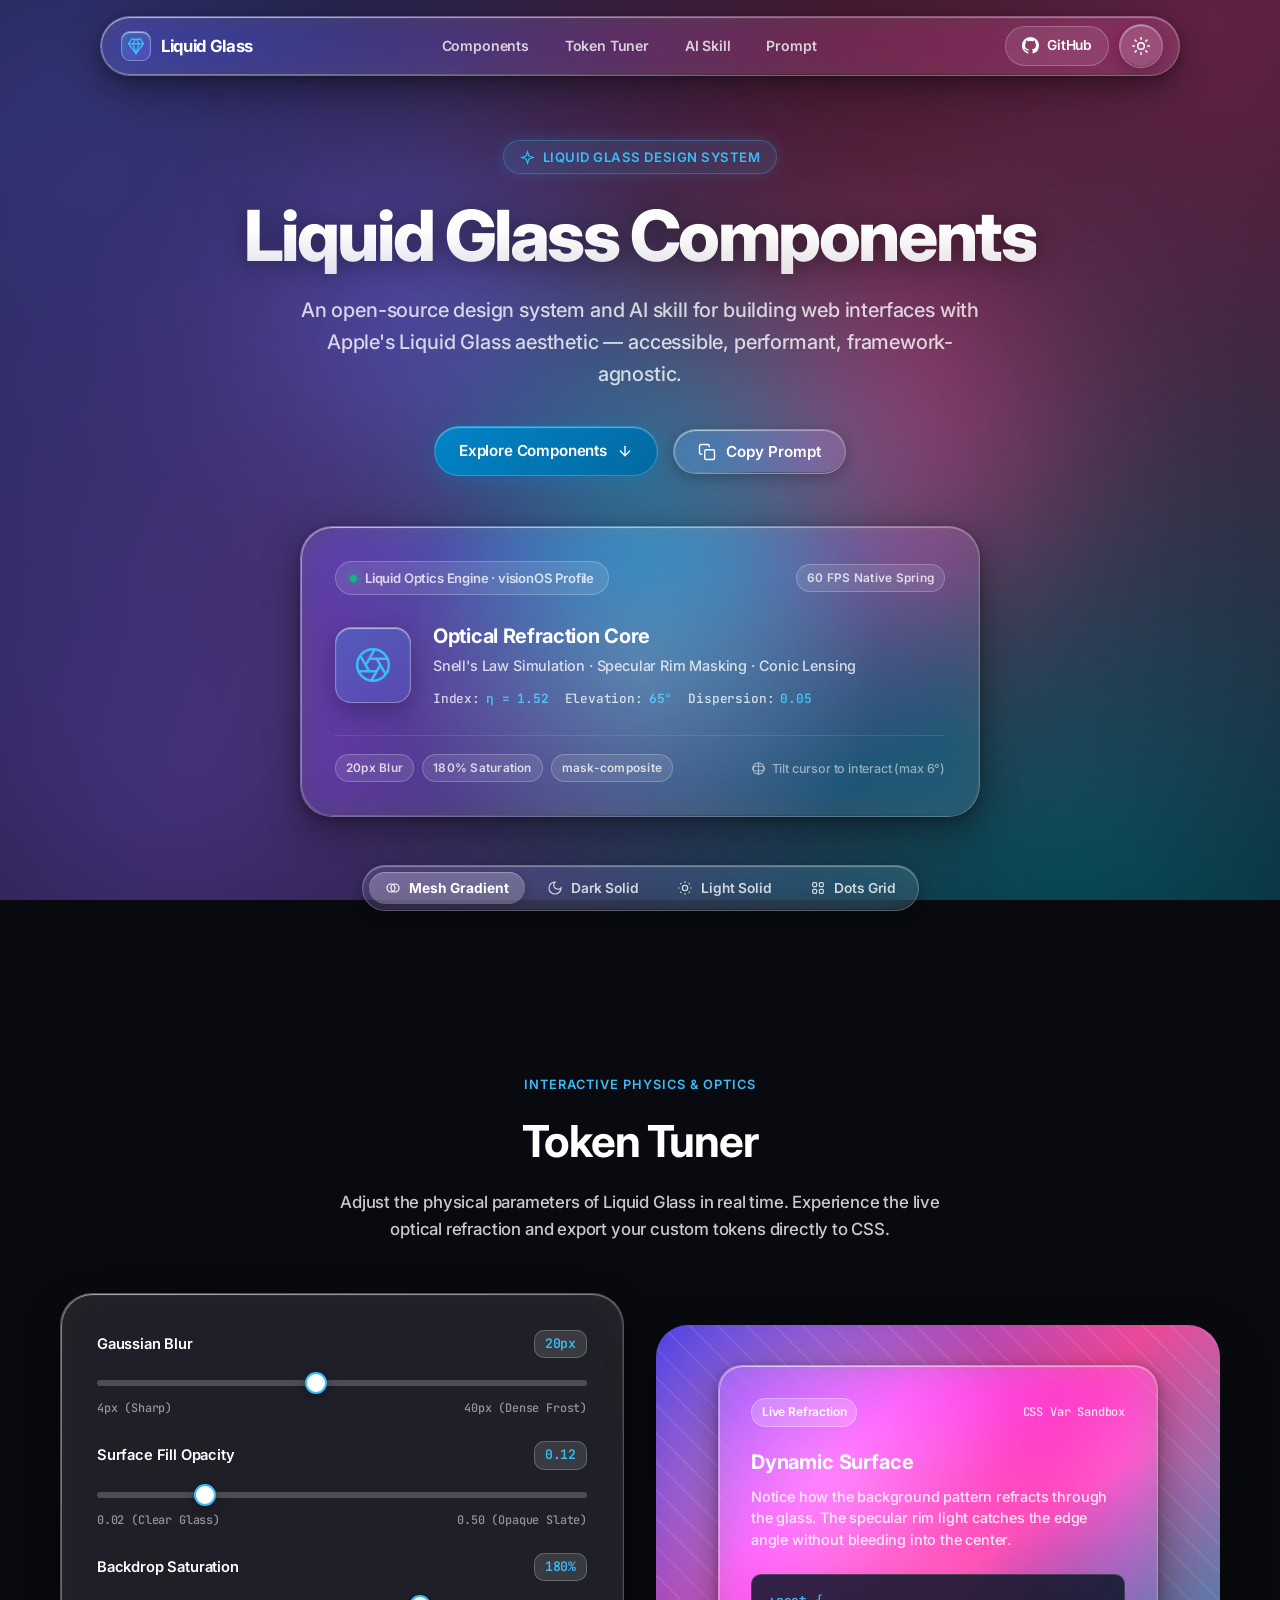
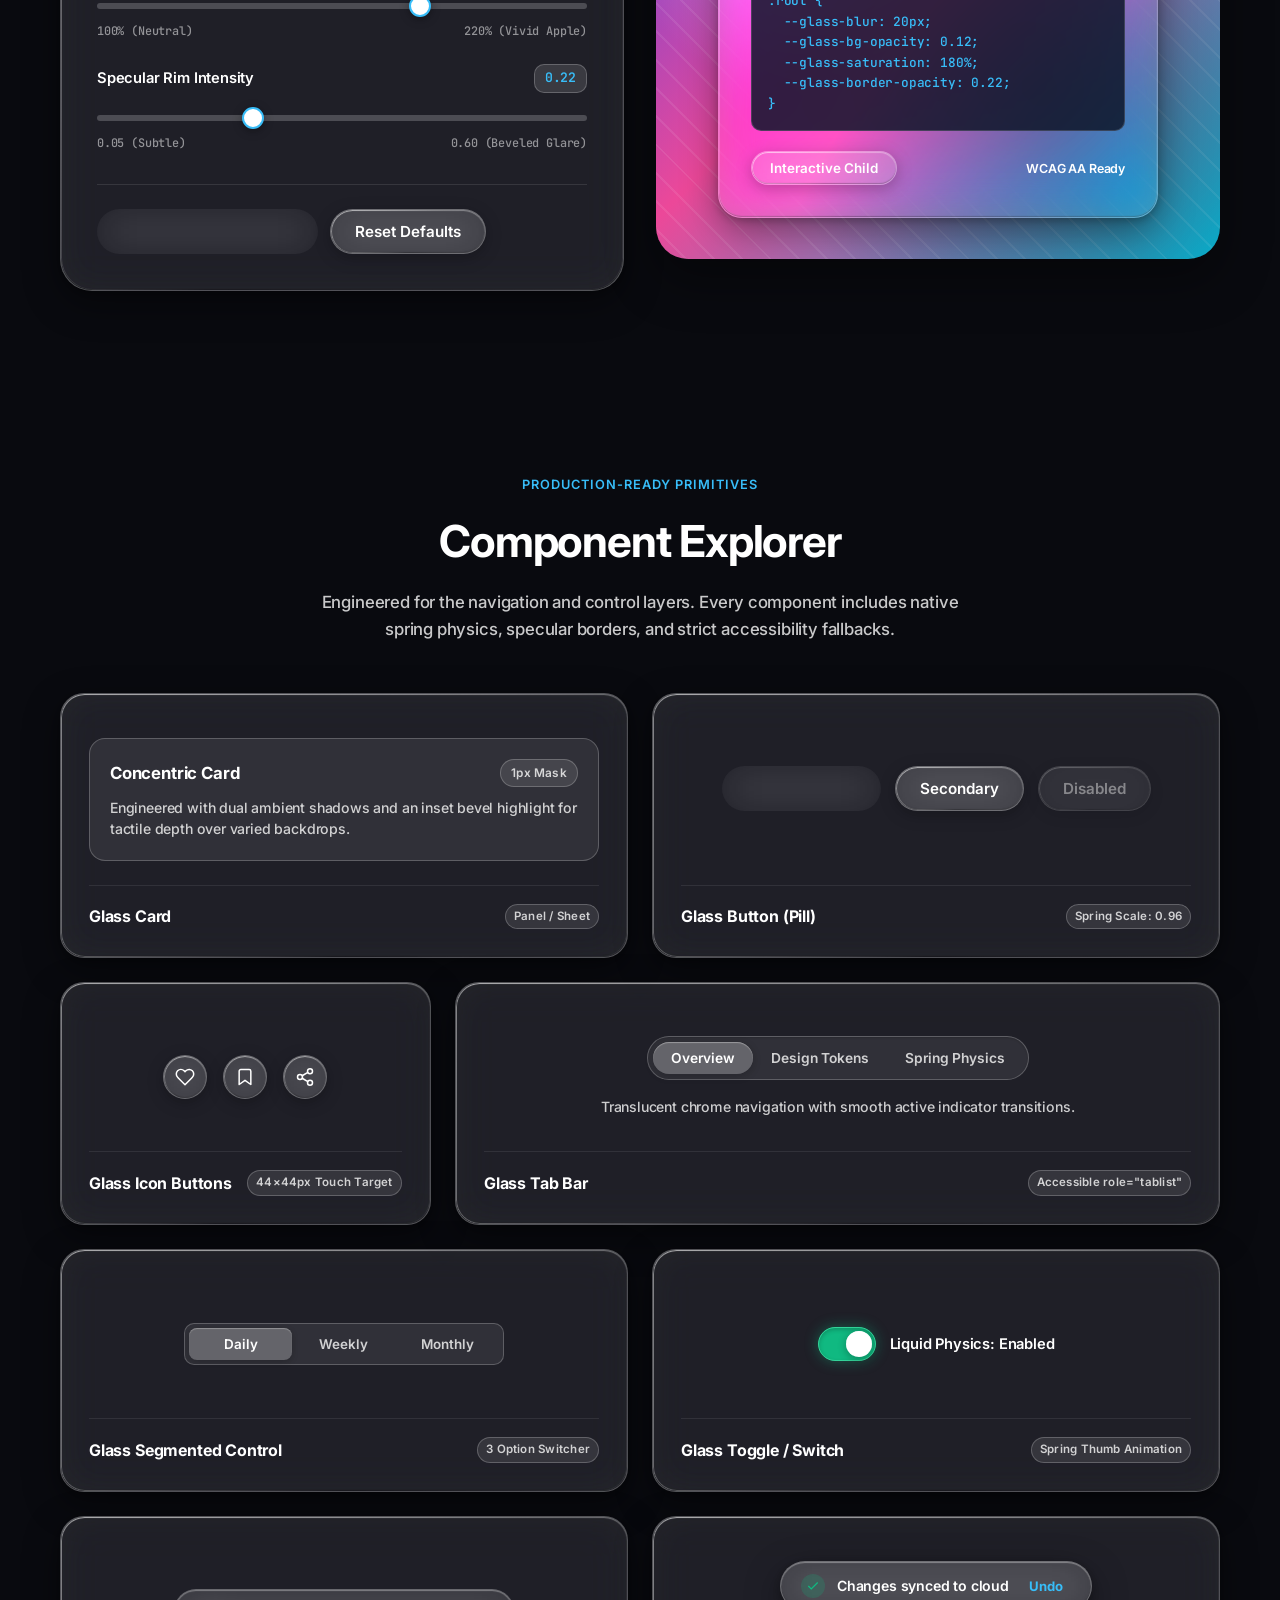
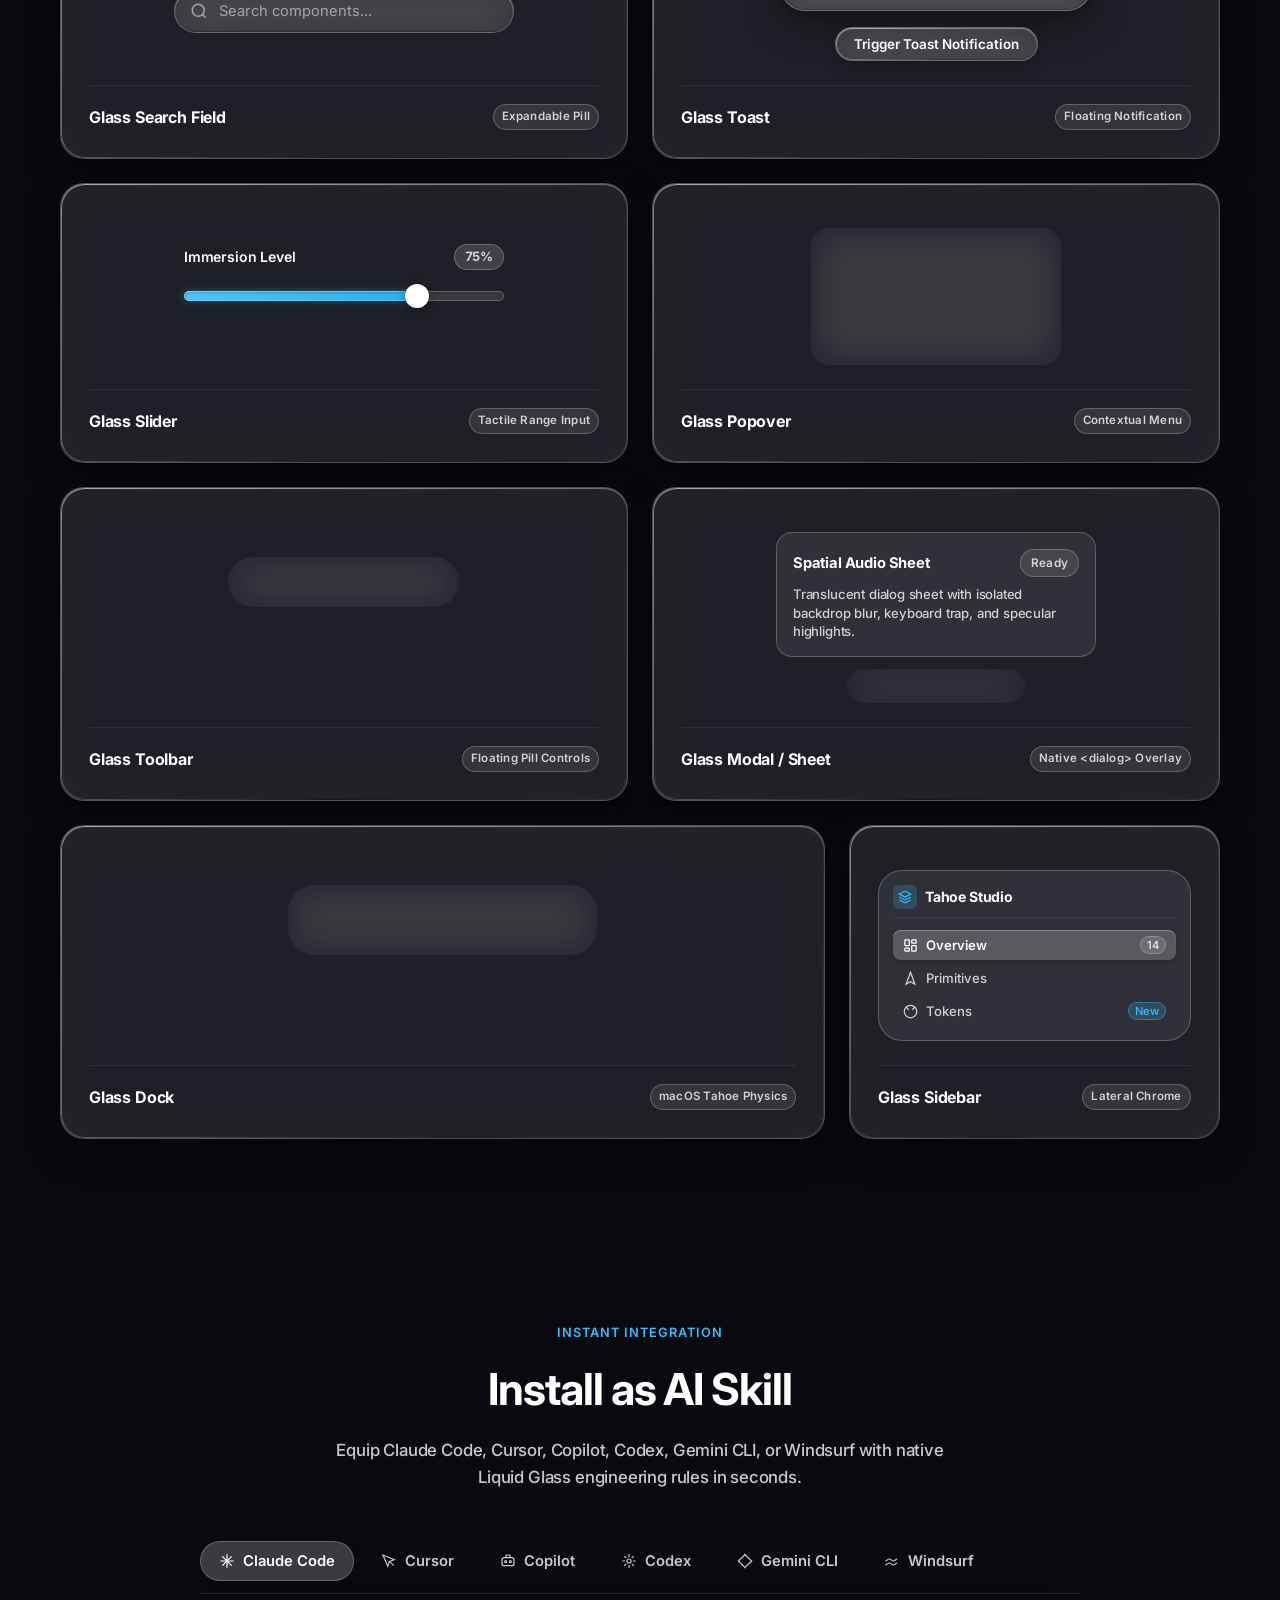
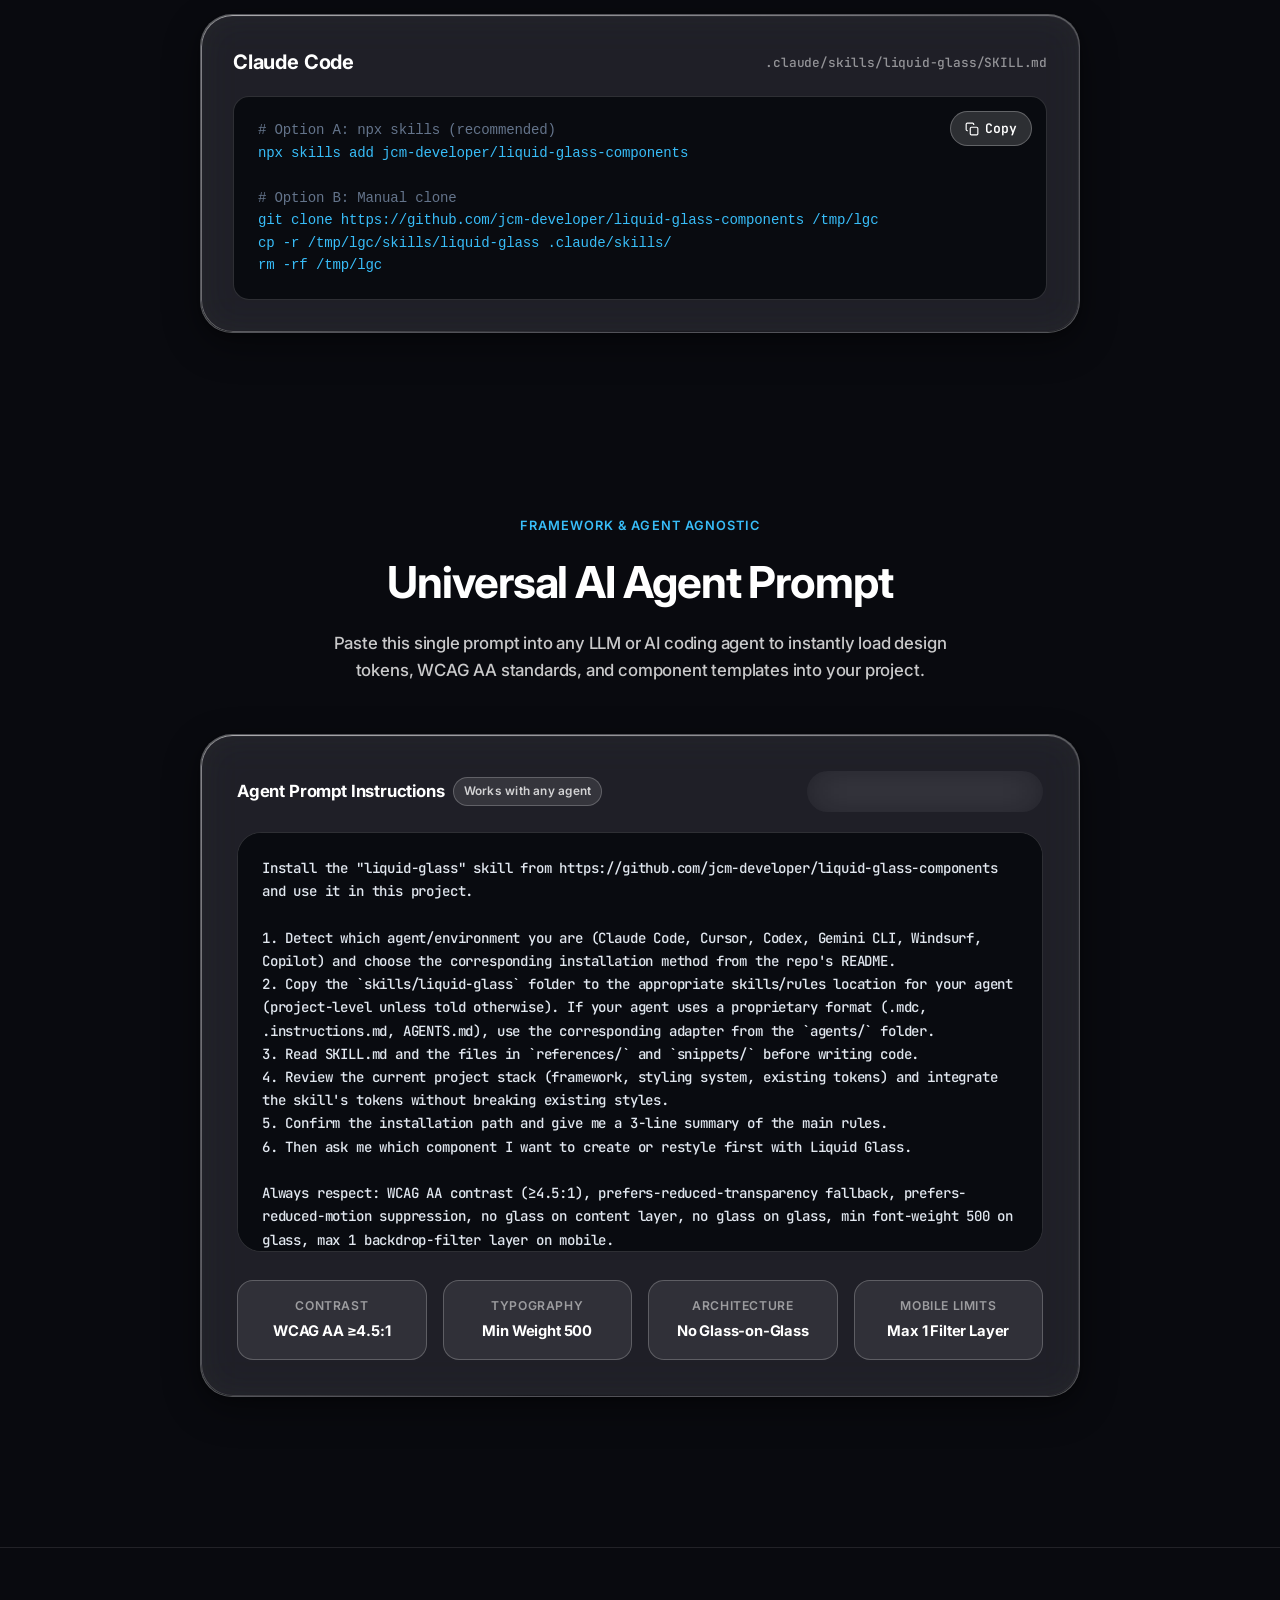
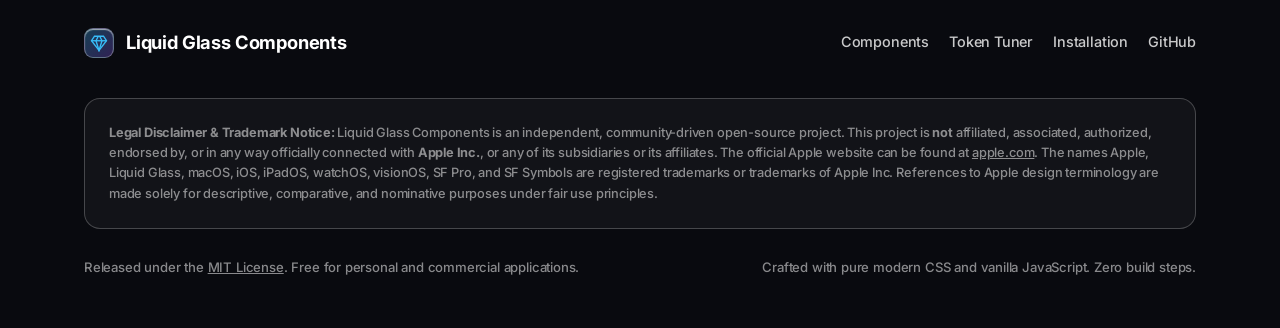
==== commit b2d8a008: "feat: complete all 14 liquid glass components with interactive bento playground and snippets" ====
--- a/site/index.html
+++ b/site/index.html
@@ -1617,6 +1617,619 @@
       border-radius: var(--glass-border-radius-sm);
     }
 
+    /* Sub-component: Glass Slider */
+    .glass-slider-wrap {
+      display: flex;
+      flex-direction: column;
+      gap: 10px;
+      width: 100%;
+      max-width: 320px;
+    }
+    .glass-slider-header {
+      display: flex;
+      justify-content: space-between;
+      align-items: center;
+      font-size: 0.88rem;
+      font-weight: 600;
+      color: var(--glass-text-primary);
+    }
+    .glass-slider-val-badge {
+      font-size: 0.8rem;
+      font-weight: 700;
+      font-variant-numeric: tabular-nums;
+      padding: 2px 10px;
+      border-radius: var(--glass-border-radius-pill);
+      background: rgba(var(--glass-surface-rgb), 0.15);
+      border: 1px solid var(--glass-border);
+      color: var(--glass-text-secondary);
+    }
+    html.light .glass-slider-val-badge {
+      background: #ffffff;
+      border-color: rgba(15, 23, 42, 0.14);
+      color: #0f172a;
+      box-shadow: 0 1px 3px rgba(15, 23, 42, 0.05);
+    }
+    .glass-slider-track-box {
+      position: relative;
+      display: flex;
+      align-items: center;
+      width: 100%;
+      height: 32px;
+    }
+    .glass-slider-input {
+      -webkit-appearance: none;
+      appearance: none;
+      width: 100%;
+      height: 10px;
+      border-radius: var(--glass-border-radius-pill);
+      background: rgba(var(--glass-surface-rgb), 0.12);
+      border: 1px solid var(--glass-border);
+      outline: none;
+      cursor: pointer;
+      position: relative;
+      z-index: 2;
+      margin: 0;
+      box-shadow: inset 0 1px 3px rgba(0, 0, 0, 0.2);
+    }
+    html.light .glass-slider-input {
+      background: rgba(15, 23, 42, 0.08);
+      border-color: rgba(15, 23, 42, 0.14);
+      box-shadow: inset 0 1px 3px rgba(15, 23, 42, 0.06);
+    }
+    .glass-slider-input::-webkit-slider-thumb {
+      -webkit-appearance: none;
+      appearance: none;
+      width: 24px;
+      height: 24px;
+      border-radius: 50%;
+      background: #ffffff;
+      border: 1px solid rgba(255, 255, 255, 0.8);
+      box-shadow: 0 2px 8px rgba(0, 0, 0, 0.3), 0 0 0 1px rgba(0, 0, 0, 0.08), inset 0 1px 1px rgba(255, 255, 255, 0.9);
+      cursor: grab;
+      transition: transform 0.25s var(--glass-easing-spring), box-shadow 0.25s ease;
+    }
+    html.light .glass-slider-input::-webkit-slider-thumb {
+      background: #ffffff;
+      border-color: rgba(15, 23, 42, 0.18);
+      box-shadow: 0 3px 10px rgba(15, 23, 42, 0.18), inset 0 1px 1px #ffffff;
+    }
+    .glass-slider-input:active::-webkit-slider-thumb {
+      cursor: grabbing;
+      transform: scale(1.18);
+      box-shadow: 0 4px 14px rgba(0, 0, 0, 0.35), 0 0 0 3px rgba(56, 189, 248, 0.35);
+    }
+    .glass-slider-input::-moz-range-thumb {
+      width: 24px;
+      height: 24px;
+      border-radius: 50%;
+      background: #ffffff;
+      border: 1px solid rgba(255, 255, 255, 0.8);
+      box-shadow: 0 2px 8px rgba(0, 0, 0, 0.3);
+      cursor: grab;
+      transition: transform 0.25s var(--glass-easing-spring);
+    }
+    .glass-slider-progress {
+      position: absolute;
+      left: 0;
+      top: 50%;
+      transform: translateY(-50%);
+      height: 10px;
+      border-radius: var(--glass-border-radius-pill);
+      background: linear-gradient(90deg, #38bdf8, #0ea5e9);
+      pointer-events: none;
+      z-index: 1;
+      box-shadow: 0 0 8px rgba(56, 189, 248, 0.35);
+    }
+
+    /* Sub-component: Glass Popover / Menu */
+    .glass-popover-stage {
+      position: relative;
+      display: flex;
+      flex-direction: column;
+      align-items: center;
+      width: 100%;
+    }
+    .glass-popover-box {
+      width: 250px;
+      padding: 6px;
+      border-radius: 18px;
+      background: var(--glass-bg);
+      backdrop-filter: blur(var(--glass-blur)) saturate(var(--glass-saturation));
+      -webkit-backdrop-filter: blur(var(--glass-blur)) saturate(var(--glass-saturation));
+      border: 1px solid var(--glass-border);
+      box-shadow: var(--glass-shadow-lg), var(--glass-shadow-inset);
+      display: flex;
+      flex-direction: column;
+      gap: 2px;
+      transition: all 0.3s var(--glass-easing-spring);
+    }
+    html.light .glass-popover-box {
+      background: #ffffff;
+      border-color: rgba(15, 23, 42, 0.13);
+      box-shadow: 0 12px 30px rgba(15, 23, 42, 0.08), inset 0 1px 0 #ffffff;
+    }
+    .glass-popover-btn {
+      display: flex;
+      align-items: center;
+      gap: 10px;
+      width: 100%;
+      padding: 8px 12px;
+      border-radius: 10px;
+      background: transparent;
+      border: none;
+      color: var(--glass-text-primary);
+      font-size: 0.85rem;
+      font-weight: 500;
+      cursor: pointer;
+      transition: background 0.18s ease, transform 0.15s ease;
+      text-align: left;
+    }
+    .glass-popover-btn:hover {
+      background: rgba(var(--glass-surface-rgb), 0.14);
+    }
+    html.light .glass-popover-btn {
+      color: #0f172a;
+    }
+    html.light .glass-popover-btn:hover {
+      background: rgba(15, 23, 42, 0.06);
+    }
+    .glass-popover-btn svg {
+      width: 15px;
+      height: 15px;
+      stroke: currentColor;
+      fill: none;
+      stroke-width: 2;
+      opacity: 0.85;
+      flex-shrink: 0;
+    }
+    .glass-popover-btn kbd {
+      font-size: 0.72rem;
+      font-family: inherit;
+      padding: 2px 6px;
+      border-radius: 6px;
+      margin-left: auto;
+      background: rgba(var(--glass-surface-rgb), 0.1);
+      border: 1px solid var(--glass-border);
+      color: var(--glass-text-secondary);
+    }
+    html.light .glass-popover-btn kbd {
+      background: #f1f5f9;
+      border-color: rgba(15, 23, 42, 0.12);
+      color: #475569;
+    }
+    .glass-popover-sep {
+      height: 1px;
+      background: rgba(255, 255, 255, 0.1);
+      margin: 4px 6px;
+    }
+    html.light .glass-popover-sep {
+      background: rgba(15, 23, 42, 0.08);
+    }
+    .glass-popover-btn--danger {
+      color: #f87171 !important;
+    }
+    .glass-popover-btn--danger:hover {
+      background: rgba(239, 68, 68, 0.15) !important;
+      color: #ef4444 !important;
+    }
+
+    /* Sub-component: Glass Floating Toolbar */
+    .glass-floating-toolbar-box {
+      display: inline-flex;
+      align-items: center;
+      gap: 4px;
+      padding: 6px 10px;
+      border-radius: var(--glass-border-radius-pill);
+      background: var(--glass-bg);
+      backdrop-filter: blur(var(--glass-blur)) saturate(var(--glass-saturation));
+      -webkit-backdrop-filter: blur(var(--glass-blur)) saturate(var(--glass-saturation));
+      border: 1px solid var(--glass-border);
+      box-shadow: var(--glass-shadow), var(--glass-shadow-inset);
+    }
+    html.light .glass-floating-toolbar-box {
+      background: #ffffff;
+      border-color: rgba(15, 23, 42, 0.13);
+      box-shadow: 0 10px 24px rgba(15, 23, 42, 0.08), inset 0 1px 0 #ffffff;
+    }
+    .glass-ft-btn {
+      width: 36px;
+      height: 36px;
+      border-radius: 50%;
+      background: transparent;
+      border: 1px solid transparent;
+      color: var(--glass-text-secondary);
+      display: flex;
+      align-items: center;
+      justify-content: center;
+      cursor: pointer;
+      font-size: 0.9rem;
+      font-weight: 700;
+      transition: all 0.2s var(--glass-easing-spring);
+    }
+    .glass-ft-btn:hover {
+      background: rgba(var(--glass-surface-rgb), 0.14);
+      color: var(--glass-text-primary);
+      transform: scale(1.08);
+    }
+    html.light .glass-ft-btn {
+      color: #475569;
+    }
+    html.light .glass-ft-btn:hover {
+      background: rgba(15, 23, 42, 0.06);
+      color: #0f172a;
+    }
+    .glass-ft-btn.active {
+      background: rgba(var(--glass-surface-rgb), 0.25);
+      border-color: var(--glass-border);
+      color: var(--glass-text-primary);
+      box-shadow: 0 2px 6px rgba(0, 0, 0, 0.2), inset 0 1px 1px rgba(255, 255, 255, 0.4);
+    }
+    html.light .glass-ft-btn.active {
+      background: #0f172a;
+      border-color: #0f172a;
+      color: #ffffff;
+      box-shadow: 0 2px 6px rgba(15, 23, 42, 0.2);
+    }
+    .glass-ft-btn svg {
+      width: 16px;
+      height: 16px;
+      stroke: currentColor;
+      fill: none;
+      stroke-width: 2;
+    }
+    .glass-ft-sep {
+      width: 1px;
+      height: 20px;
+      background: rgba(255, 255, 255, 0.12);
+      margin: 0 4px;
+    }
+    html.light .glass-ft-sep {
+      background: rgba(15, 23, 42, 0.12);
+    }
+
+    /* Sub-component: Glass Modal */
+    .glass-modal-preview-stage {
+      display: flex;
+      flex-direction: column;
+      align-items: center;
+      gap: 12px;
+      width: 100%;
+    }
+    .glass-modal-mini-card {
+      width: 100%;
+      max-width: 320px;
+      padding: 16px;
+      border-radius: var(--glass-border-radius-md);
+      background: rgba(var(--glass-surface-rgb), 0.08);
+      border: 1px solid var(--glass-border);
+      display: flex;
+      flex-direction: column;
+      gap: 8px;
+    }
+    html.light .glass-modal-mini-card {
+      background: #ffffff;
+      border-color: rgba(15, 23, 42, 0.12);
+      box-shadow: 0 4px 14px rgba(15, 23, 42, 0.05);
+    }
+    .glass-modal-mini-header {
+      display: flex;
+      align-items: center;
+      justify-content: space-between;
+    }
+    .glass-modal-mini-title {
+      font-size: 0.92rem;
+      font-weight: 700;
+      color: var(--glass-text-primary);
+    }
+    html.light .glass-modal-mini-title {
+      color: #0f172a;
+    }
+
+    /* Real Modal Dialog Overlay */
+    .glass-modal-dialog {
+      border: none;
+      padding: 0;
+      background: transparent;
+      max-width: 90vw;
+      width: 440px;
+      position: fixed;
+      inset: 0;
+      margin: auto;
+      z-index: 1000;
+    }
+    .glass-modal-dialog::backdrop {
+      background: rgba(15, 23, 42, 0.65);
+      backdrop-filter: blur(8px);
+      -webkit-backdrop-filter: blur(8px);
+    }
+    .glass-modal-panel {
+      padding: 24px;
+      border-radius: var(--glass-border-radius-xl);
+      background: var(--glass-bg);
+      backdrop-filter: blur(var(--glass-blur)) saturate(var(--glass-saturation));
+      -webkit-backdrop-filter: blur(var(--glass-blur)) saturate(var(--glass-saturation));
+      border: 1px solid var(--glass-border);
+      box-shadow: 0 25px 50px rgba(0, 0, 0, 0.45), var(--glass-shadow-inset);
+      color: var(--glass-text-primary);
+      display: flex;
+      flex-direction: column;
+      gap: 16px;
+      animation: modalSpringEnter 0.35s var(--glass-easing-spring);
+    }
+    html.light .glass-modal-panel {
+      background: #ffffff;
+      border-color: rgba(15, 23, 42, 0.14);
+      box-shadow: 0 25px 50px rgba(15, 23, 42, 0.16), inset 0 1px 0 #ffffff;
+      color: #0f172a;
+    }
+    @keyframes modalSpringEnter {
+      from { opacity: 0; transform: scale(0.92) translateY(12px); }
+      to { opacity: 1; transform: scale(1) translateY(0); }
+    }
+    .glass-modal-header {
+      display: flex;
+      align-items: center;
+      justify-content: space-between;
+    }
+    .glass-modal-close-btn {
+      width: 30px;
+      height: 30px;
+      border-radius: 50%;
+      background: rgba(var(--glass-surface-rgb), 0.1);
+      border: 1px solid var(--glass-border);
+      color: var(--glass-text-secondary);
+      display: flex;
+      align-items: center;
+      justify-content: center;
+      cursor: pointer;
+      transition: all 0.2s ease;
+    }
+    .glass-modal-close-btn:hover {
+      background: rgba(var(--glass-surface-rgb), 0.2);
+      color: var(--glass-text-primary);
+    }
+    html.light .glass-modal-close-btn {
+      background: #f1f5f9;
+      border-color: rgba(15, 23, 42, 0.12);
+      color: #475569;
+    }
+    html.light .glass-modal-close-btn:hover {
+      background: #e2e8f0;
+      color: #0f172a;
+    }
+    .glass-modal-footer {
+      display: flex;
+      justify-content: flex-end;
+      gap: 10px;
+      padding-top: 8px;
+    }
+
+    /* Sub-component: Glass Dock */
+    .glass-dock-container {
+      display: flex;
+      justify-content: center;
+      width: 100%;
+      padding: 10px 0;
+    }
+    .glass-dock-bar {
+      display: inline-flex;
+      align-items: flex-end;
+      gap: 10px;
+      padding: 8px 14px;
+      border-radius: 26px;
+      background: var(--glass-bg);
+      backdrop-filter: blur(var(--glass-blur)) saturate(var(--glass-saturation));
+      -webkit-backdrop-filter: blur(var(--glass-blur)) saturate(var(--glass-saturation));
+      border: 1px solid var(--glass-border);
+      box-shadow: var(--glass-shadow-lg), var(--glass-shadow-inset);
+    }
+    html.light .glass-dock-bar {
+      background: #ffffff;
+      border-color: rgba(15, 23, 42, 0.13);
+      box-shadow: 0 12px 28px rgba(15, 23, 42, 0.08), inset 0 1px 0 #ffffff;
+    }
+    .glass-dock-app {
+      position: relative;
+      display: flex;
+      flex-direction: column;
+      align-items: center;
+      background: transparent;
+      border: none;
+      padding: 0;
+      cursor: pointer;
+      transform-origin: bottom center;
+      transition: transform 0.25s var(--glass-easing-spring);
+    }
+    .glass-dock-app:hover {
+      transform: scale(1.28) translateY(-6px);
+    }
+    .glass-dock-app:active {
+      transform: scale(1.1) translateY(-2px);
+    }
+    .glass-dock-icon {
+      width: 44px;
+      height: 44px;
+      border-radius: 12px;
+      background: rgba(var(--glass-surface-rgb), 0.14);
+      border: 1px solid var(--glass-border);
+      display: flex;
+      align-items: center;
+      justify-content: center;
+      color: var(--glass-text-primary);
+      box-shadow: 0 4px 10px rgba(0, 0, 0, 0.15), inset 0 1px 1px rgba(255, 255, 255, 0.4);
+      transition: all 0.25s var(--glass-easing-spring);
+    }
+    html.light .glass-dock-icon {
+      background: #f8fafc;
+      border-color: rgba(15, 23, 42, 0.12);
+      color: #0f172a;
+      box-shadow: 0 3px 8px rgba(15, 23, 42, 0.06);
+    }
+    .glass-dock-app:hover .glass-dock-icon {
+      background: rgba(var(--glass-surface-rgb), 0.28);
+      border-color: rgba(255, 255, 255, 0.6);
+      box-shadow: 0 8px 20px rgba(0, 0, 0, 0.3), inset 0 1px 2px rgba(255, 255, 255, 0.8);
+    }
+    html.light .glass-dock-app:hover .glass-dock-icon {
+      background: #ffffff;
+      border-color: rgba(15, 23, 42, 0.24);
+      box-shadow: 0 8px 20px rgba(15, 23, 42, 0.12);
+    }
+    .glass-dock-icon svg {
+      width: 22px;
+      height: 22px;
+      stroke: currentColor;
+      fill: none;
+      stroke-width: 1.8;
+    }
+    .glass-dock-dot {
+      width: 4px;
+      height: 4px;
+      border-radius: 50%;
+      background: var(--glass-text-secondary);
+      margin-top: 4px;
+      box-shadow: 0 0 6px rgba(255, 255, 255, 0.6);
+    }
+    html.light .glass-dock-dot {
+      background: #0f172a;
+      box-shadow: none;
+    }
+    .glass-dock-sep {
+      width: 1px;
+      height: 36px;
+      background: rgba(255, 255, 255, 0.14);
+      margin: 0 4px 6px;
+    }
+    html.light .glass-dock-sep {
+      background: rgba(15, 23, 42, 0.14);
+    }
+
+    /* Sub-component: Glass Sidebar */
+    .glass-sidebar-panel {
+      width: 100%;
+      padding: 14px;
+      border-radius: var(--glass-border-radius-lg);
+      background: rgba(var(--glass-surface-rgb), 0.08);
+      border: 1px solid var(--glass-border);
+      display: flex;
+      flex-direction: column;
+      gap: 12px;
+    }
+    html.light .glass-sidebar-panel {
+      background: #ffffff;
+      border-color: rgba(15, 23, 42, 0.12);
+      box-shadow: 0 4px 14px rgba(15, 23, 42, 0.05);
+    }
+    .glass-sb-header {
+      display: flex;
+      align-items: center;
+      gap: 8px;
+      padding-bottom: 8px;
+      border-bottom: 1px solid rgba(255, 255, 255, 0.08);
+    }
+    html.light .glass-sb-header {
+      border-bottom-color: rgba(15, 23, 42, 0.08);
+    }
+    .glass-sb-logo {
+      width: 24px;
+      height: 24px;
+      border-radius: 6px;
+      background: rgba(56, 189, 248, 0.2);
+      color: #38bdf8;
+      display: flex;
+      align-items: center;
+      justify-content: center;
+    }
+    .glass-sb-logo svg {
+      width: 14px;
+      height: 14px;
+      stroke: currentColor;
+      fill: none;
+      stroke-width: 2;
+    }
+    .glass-sb-brand-name {
+      font-size: 0.88rem;
+      font-weight: 700;
+      color: var(--glass-text-primary);
+    }
+    html.light .glass-sb-brand-name {
+      color: #0f172a;
+    }
+    .glass-sb-nav {
+      display: flex;
+      flex-direction: column;
+      gap: 4px;
+    }
+    .glass-sb-item {
+      display: flex;
+      align-items: center;
+      gap: 8px;
+      padding: 6px 10px;
+      border-radius: 8px;
+      background: transparent;
+      border: none;
+      color: var(--glass-text-secondary);
+      font-size: 0.82rem;
+      font-weight: 500;
+      cursor: pointer;
+      transition: all 0.2s var(--glass-easing-spring);
+      text-align: left;
+    }
+    .glass-sb-item:hover {
+      background: rgba(var(--glass-surface-rgb), 0.1);
+      color: var(--glass-text-primary);
+    }
+    html.light .glass-sb-item {
+      color: #475569;
+    }
+    html.light .glass-sb-item:hover {
+      background: rgba(15, 23, 42, 0.05);
+      color: #0f172a;
+    }
+    .glass-sb-item.active {
+      background: rgba(var(--glass-surface-rgb), 0.2);
+      color: var(--glass-text-primary);
+      font-weight: 600;
+      box-shadow: 0 2px 6px rgba(0, 0, 0, 0.15), inset 0 1px 1px rgba(255, 255, 255, 0.3);
+    }
+    html.light .glass-sb-item.active {
+      background: rgba(15, 23, 42, 0.08);
+      color: #0f172a;
+      box-shadow: none;
+    }
+    .glass-sb-item svg {
+      width: 15px;
+      height: 15px;
+      stroke: currentColor;
+      fill: none;
+      stroke-width: 2;
+      flex-shrink: 0;
+    }
+    .glass-sb-badge {
+      margin-left: auto;
+      font-size: 0.7rem;
+      padding: 1px 6px;
+      border-radius: 9999px;
+      background: rgba(var(--glass-surface-rgb), 0.12);
+      border: 1px solid var(--glass-border);
+      color: var(--glass-text-secondary);
+    }
+    html.light .glass-sb-badge {
+      background: #f1f5f9;
+      border-color: rgba(15, 23, 42, 0.12);
+      color: #475569;
+    }
+    .glass-sb-badge--accent {
+      background: rgba(56, 189, 248, 0.2);
+      border-color: rgba(56, 189, 248, 0.4);
+      color: #38bdf8;
+    }
+    html.light .glass-sb-badge--accent {
+      background: rgba(2, 132, 199, 0.12);
+      border-color: rgba(2, 132, 199, 0.25);
+      color: #0284c7;
+    }
+
     /* ==========================================================================
        11. INSTALL SECTION (TABBED INTERFACE FOR AGENTS)
        ========================================================================== */
@@ -2423,6 +3036,186 @@
           <div class="bento-meta">
             <span class="bento-name">Glass Toast</span>
             <span class="bento-tag">Floating Notification</span>
+          </div>
+        </div>
+
+        <!-- 9. Glass Slider (Span 6) -->
+        <div class="bento-item bento-col-6 glass-surface">
+          <div class="bento-demo-stage">
+            <div class="glass-slider-wrap">
+              <div class="glass-slider-header">
+                <label for="demo-bento-slider" class="glass-slider-label">Immersion Level</label>
+                <output id="demo-slider-output" for="demo-bento-slider" class="glass-slider-val-badge">75%</output>
+              </div>
+              <div class="glass-slider-track-box">
+                <input type="range" id="demo-bento-slider" class="glass-slider-input" min="0" max="100" value="75" aria-label="Immersion slider">
+                <div id="demo-slider-fill" class="glass-slider-progress" style="width: 75%;"></div>
+              </div>
+            </div>
+          </div>
+          <div class="bento-meta">
+            <span class="bento-name">Glass Slider</span>
+            <span class="bento-tag">Tactile Range Input</span>
+          </div>
+        </div>
+
+        <!-- 10. Glass Popover / Menu (Span 6) -->
+        <div class="bento-item bento-col-6 glass-surface">
+          <div class="bento-demo-stage">
+            <div class="glass-popover-stage">
+              <div class="glass-popover-box" role="menu" aria-label="Document Actions">
+                <button class="glass-popover-btn" role="menuitem" onclick="showToastNotification('Editing layer...')">
+                  <svg viewBox="0 0 24 24"><path d="M12 20h9"/><path d="M16.5 3.5a2.12 2.12 0 0 1 3 3L7 19l-4 1 1-4Z"/></svg>
+                  <span>Edit Layer</span>
+                  <kbd>⌘E</kbd>
+                </button>
+                <button class="glass-popover-btn" role="menuitem" onclick="showToastNotification('Layer duplicated!')">
+                  <svg viewBox="0 0 24 24"><rect width="14" height="14" x="8" y="8" rx="2" ry="2"/><path d="M4 16c-1.1 0-2-.9-2-2V4c0-1.1.9-2 2-2h10c1.1 0 2 .9 2 2"/></svg>
+                  <span>Duplicate</span>
+                  <kbd>⌘D</kbd>
+                </button>
+                <div class="glass-popover-sep" role="separator"></div>
+                <button class="glass-popover-btn glass-popover-btn--danger" role="menuitem" onclick="showToastNotification('Layer moved to trash!')">
+                  <svg viewBox="0 0 24 24"><path d="M3 6h18"/><path d="M19 6v14c0 1-1 2-2 2H7c-1 0-2-1-2-2V6"/><path d="M8 6V4c0-1 1-2 2-2h4c1 0 2 1 2 2v2"/></svg>
+                  <span>Delete</span>
+                  <kbd>⌫</kbd>
+                </button>
+              </div>
+            </div>
+          </div>
+          <div class="bento-meta">
+            <span class="bento-name">Glass Popover</span>
+            <span class="bento-tag">Contextual Menu</span>
+          </div>
+        </div>
+
+        <!-- 11. Glass Floating Toolbar (Span 6) -->
+        <div class="bento-item bento-col-6 glass-surface">
+          <div class="bento-demo-stage">
+            <div class="glass-floating-toolbar-box" role="toolbar" aria-label="Rich text editor actions">
+              <button class="glass-ft-btn active" id="ft-btn-bold" title="Bold (⌘B)" aria-label="Bold">
+                <span>B</span>
+              </button>
+              <button class="glass-ft-btn" id="ft-btn-italic" title="Italic (⌘I)" aria-label="Italic">
+                <span style="font-style:italic; font-family:serif;">I</span>
+              </button>
+              <button class="glass-ft-btn" id="ft-btn-code" title="Code snippet" aria-label="Code">
+                <svg viewBox="0 0 24 24"><polyline points="16 18 22 12 16 6"/><polyline points="8 6 2 12 8 18"/></svg>
+              </button>
+              <div class="glass-ft-sep" role="separator"></div>
+              <button class="glass-ft-btn" id="ft-btn-link" title="Insert Link" aria-label="Link">
+                <svg viewBox="0 0 24 24"><path d="M10 13a5 5 0 0 0 7.54.54l3-3a5 5 0 0 0-7.07-7.07l-1.72 1.71"/><path d="M14 11a5 5 0 0 0-7.54-.54l-3 3a5 5 0 0 0 7.07 7.07l1.71-1.71"/></svg>
+              </button>
+              <button class="glass-ft-btn" id="ft-btn-sparkle" title="Liquid AI Refactor" aria-label="AI Refactor">
+                <svg viewBox="0 0 24 24"><path d="m12 3-1.9 5.8a2 2 0 0 1-1.3 1.3L3 12l5.8 1.9a2 2 0 0 1 1.3 1.3L12 21l1.9-5.8a2 2 0 0 1 1.3-1.3L21 12l-5.8-1.9a2 2 0 0 1-1.3-1.3Z"/></svg>
+              </button>
+            </div>
+          </div>
+          <div class="bento-meta">
+            <span class="bento-name">Glass Toolbar</span>
+            <span class="bento-tag">Floating Pill Controls</span>
+          </div>
+        </div>
+
+        <!-- 12. Glass Modal / Sheet (Span 6) -->
+        <div class="bento-item bento-col-6 glass-surface">
+          <div class="bento-demo-stage">
+            <div class="glass-modal-preview-stage">
+              <div class="glass-modal-mini-card">
+                <div class="glass-modal-mini-header">
+                  <span class="glass-modal-mini-title">Spatial Audio Sheet</span>
+                  <span class="hero-mini-tag">Ready</span>
+                </div>
+                <p style="font-size:0.82rem; color:var(--glass-text-secondary); margin:0; line-height:1.4;">
+                  Translucent dialog sheet with isolated backdrop blur, keyboard trap, and specular highlights.
+                </p>
+              </div>
+              <button class="glass-btn glass-btn--primary" id="open-modal-demo-btn" style="font-size:0.84rem; padding:8px 18px;">
+                <span>Open Glass Modal</span>
+                <svg width="14" height="14" viewBox="0 0 24 24" fill="none" stroke="currentColor" stroke-width="2"><path d="M15 3h6v6M10 14 21 3M18 13v6a2 2 0 0 1-2 2H5a2 2 0 0 1-2-2V8a2 2 0 0 1 2-2h6"/></svg>
+              </button>
+            </div>
+          </div>
+          <div class="bento-meta">
+            <span class="bento-name">Glass Modal / Sheet</span>
+            <span class="bento-tag">Native &lt;dialog&gt; Overlay</span>
+          </div>
+        </div>
+
+        <!-- 13. Glass Dock (Span 8) -->
+        <div class="bento-item bento-col-8 glass-surface">
+          <div class="bento-demo-stage">
+            <div class="glass-dock-container">
+              <div class="glass-dock-bar" role="toolbar" aria-label="macOS Tahoe Application Dock">
+                <button class="glass-dock-app" data-name="Finder" title="Finder" onclick="showToastNotification('Finder opened')">
+                  <div class="glass-dock-icon">
+                    <svg viewBox="0 0 24 24"><path d="M4 20h16a2 2 0 0 0 2-2V8a2 2 0 0 0-2-2h-7.93a2 2 0 0 1-1.66-.9l-.82-1.2A2 2 0 0 0 7.93 3H4a2 2 0 0 0-2 2v13c0 1.1.9 2 2 2Z"/></svg>
+                  </div>
+                  <div class="glass-dock-dot"></div>
+                </button>
+                <button class="glass-dock-app" data-name="Safari" title="Safari" onclick="showToastNotification('Safari launched')">
+                  <div class="glass-dock-icon">
+                    <svg viewBox="0 0 24 24"><circle cx="12" cy="12" r="10"/><polygon points="16.24 7.76 14.12 14.12 7.76 16.24 9.88 9.88 16.24 7.76"/></svg>
+                  </div>
+                  <div class="glass-dock-dot"></div>
+                </button>
+                <button class="glass-dock-app" data-name="Terminal" title="Terminal" onclick="showToastNotification('Terminal active')">
+                  <div class="glass-dock-icon">
+                    <svg viewBox="0 0 24 24"><polyline points="4 17 10 11 4 5"/><line x1="12" y1="19" x2="20" y2="19"/></svg>
+                  </div>
+                  <div class="glass-dock-dot"></div>
+                </button>
+                <button class="glass-dock-app" data-name="Music" title="Music" onclick="showToastNotification('Music playing: Liquid Wave')">
+                  <div class="glass-dock-icon">
+                    <svg viewBox="0 0 24 24"><path d="M9 18V5l12-2v13"/><circle cx="6" cy="18" r="3"/><circle cx="18" cy="16" r="3"/></svg>
+                  </div>
+                </button>
+                <div class="glass-dock-sep" role="separator"></div>
+                <button class="glass-dock-app" data-name="Settings" title="Settings" onclick="showToastNotification('Settings opened')">
+                  <div class="glass-dock-icon">
+                    <svg viewBox="0 0 24 24"><circle cx="12" cy="12" r="3"/><path d="M19.4 15a1.65 1.65 0 0 0 .33 1.82l.06.06a2 2 0 0 1 0 2.83 2 2 0 0 1-2.83 0l-.06-.06a1.65 1.65 0 0 0-1.82-.33 1.65 1.65 0 0 0-1 1.51V21a2 2 0 0 1-2 2 2 2 0 0 1-2-2v-.09A1.65 1.65 0 0 0 9 19.4a1.65 1.65 0 0 0-1.82.33l-.06.06a2 2 0 0 1-2.83 0 2 2 0 0 1 0-2.83l.06-.06a1.65 1.65 0 0 0 .33-1.82 1.65 1.65 0 0 0-1.51-1H3a2 2 0 0 1-2-2 2 2 0 0 1 2-2h.09A1.65 1.65 0 0 0 4.6 9a1.65 1.65 0 0 0-.33-1.82l-.06-.06a2 2 0 0 1 0-2.83 2 2 0 0 1 2.83 0l.06.06a1.65 1.65 0 0 0 1.82.33H9a1.65 1.65 0 0 0 1-1.51V3a2 2 0 0 1 2-2 2 2 0 0 1 2 2v.09a1.65 1.65 0 0 0 1 1.51 1.65 1.65 0 0 0 1.82-.33l.06-.06a2 2 0 0 1 2.83 0 2 2 0 0 1 0 2.83l-.06.06a1.65 1.65 0 0 0-.33 1.82V9a1.65 1.65 0 0 0 1.51 1H21a2 2 0 0 1 2 2 2 2 0 0 1-2 2h-.09a1.65 1.65 0 0 0-1.51 1z"/></svg>
+                  </div>
+                </button>
+              </div>
+            </div>
+          </div>
+          <div class="bento-meta">
+            <span class="bento-name">Glass Dock</span>
+            <span class="bento-tag">macOS Tahoe Physics</span>
+          </div>
+        </div>
+
+        <!-- 14. Glass Sidebar (Span 4) -->
+        <div class="bento-item bento-col-4 glass-surface">
+          <div class="bento-demo-stage">
+            <div class="glass-sidebar-panel">
+              <div class="glass-sb-header">
+                <div class="glass-sb-logo">
+                  <svg viewBox="0 0 24 24"><polygon points="12 2 2 7 12 12 22 7 12 2"/><polyline points="2 17 12 22 22 17"/><polyline points="2 12 12 17 22 12"/></svg>
+                </div>
+                <span class="glass-sb-brand-name">Tahoe Studio</span>
+              </div>
+              <div class="glass-sb-nav">
+                <button class="glass-sb-item active" onclick="showToastNotification('Switched to Overview')">
+                  <svg viewBox="0 0 24 24"><rect width="7" height="9" x="3" y="3" rx="1"/><rect width="7" height="5" x="14" y="3" rx="1"/><rect width="7" height="9" x="14" y="12" rx="1"/><rect width="7" height="5" x="3" y="16" rx="1"/></svg>
+                  <span>Overview</span>
+                  <span class="glass-sb-badge">14</span>
+                </button>
+                <button class="glass-sb-item" onclick="showToastNotification('Switched to Primitives')">
+                  <svg viewBox="0 0 24 24"><polygon points="12 2 19 21 12 17 5 21 12 2"/></svg>
+                  <span>Primitives</span>
+                </button>
+                <button class="glass-sb-item" onclick="showToastNotification('Switched to Tokens')">
+                  <svg viewBox="0 0 24 24"><circle cx="12" cy="12" r="10"/><path d="m4.93 4.93 4.24 4.24"/><path d="m14.83 9.17 4.24-4.24"/></svg>
+                  <span>Tokens</span>
+                  <span class="glass-sb-badge glass-sb-badge--accent">New</span>
+                </button>
+              </div>
+            </div>
+          </div>
+          <div class="bento-meta">
+            <span class="bento-name">Glass Sidebar</span>
+            <span class="bento-tag">Lateral Chrome</span>
           </div>
         </div>
       </div>
@@ -2697,14 +3490,6 @@
         syncSlidersToTheme(isLight);
       }
 
-      // Check saved theme or preference
-      const savedTheme = localStorage.getItem('lgc-theme');
-      if (savedTheme === 'light') {
-        setTheme(true, false);
-      } else {
-        setTheme(false, false);
-      }
-
       if (themeToggleBtn) {
         themeToggleBtn.addEventListener('click', () => {
           const isCurrentlyLight = htmlEl.classList.contains('light');
@@ -2917,6 +3702,14 @@
         });
       }
 
+      // Check saved theme or preference
+      const savedTheme = localStorage.getItem('lgc-theme');
+      if (savedTheme === 'light') {
+        setTheme(true, false);
+      } else {
+        setTheme(false, false);
+      }
+
       /* ----------------------------------------------------------------------
          7. Bento Grid Interactive Elements
          ---------------------------------------------------------------------- */
@@ -3158,7 +3951,89 @@
         });
       }
 
+      // Bento Slider interactivity
+      const bentoSlider = document.getElementById('demo-bento-slider');
+      const bentoSliderOut = document.getElementById('demo-slider-output');
+      const bentoSliderFill = document.getElementById('demo-slider-fill');
+      if (bentoSlider && bentoSliderOut && bentoSliderFill) {
+        bentoSlider.addEventListener('input', () => {
+          const val = bentoSlider.value;
+          bentoSliderOut.textContent = `${val}%`;
+          bentoSliderFill.style.width = `${val}%`;
+        });
+      }
+
+      // Bento Floating Toolbar
+      const ftBtns = document.querySelectorAll('.glass-ft-btn');
+      ftBtns.forEach(btn => {
+        btn.addEventListener('click', () => {
+          btn.classList.toggle('active');
+          const tool = btn.getAttribute('aria-label') || 'tool';
+          const isActive = btn.classList.contains('active');
+          showToastNotification(`${tool} ${isActive ? 'activated' : 'deactivated'}`);
+        });
+      });
+
+      // Bento Glass Modal Dialog
+      const modalDialog = document.getElementById('demo-glass-modal');
+      const openModalBtn = document.getElementById('open-modal-demo-btn');
+      const closeModalBtn = document.getElementById('close-modal-demo-btn');
+      const cancelModalBtn = document.getElementById('modal-cancel-btn');
+      const confirmModalBtn = document.getElementById('modal-confirm-btn');
+
+      window.openGlassModalDemo = () => {
+        if (modalDialog) modalDialog.showModal();
+      };
+
+      if (openModalBtn && modalDialog) {
+        openModalBtn.addEventListener('click', () => {
+          modalDialog.showModal();
+        });
+      }
+      [closeModalBtn, cancelModalBtn].forEach(b => {
+        if (b && modalDialog) {
+          b.addEventListener('click', () => {
+            modalDialog.close();
+            showToastNotification('Modal dismissed');
+          });
+        }
+      });
+      if (confirmModalBtn && modalDialog) {
+        confirmModalBtn.addEventListener('click', () => {
+          modalDialog.close();
+          showToastNotification('Action confirmed in Liquid Glass modal!');
+        });
+      }
+      if (modalDialog) {
+        modalDialog.addEventListener('click', (e) => {
+          if (e.target === modalDialog) {
+            modalDialog.close();
+          }
+        });
+      }
+
     });
   </script>
+
+  <!-- ==========================================================================
+       INTERACTIVE GLASS MODAL DIALOG
+       ========================================================================== -->
+  <dialog id="demo-glass-modal" class="glass-modal-dialog" aria-labelledby="modal-demo-title">
+    <div class="glass-modal-panel">
+      <div class="glass-modal-header">
+        <h3 id="modal-demo-title" style="margin:0; font-size:1.15rem; font-weight:700;">Spatial Optics Sheet</h3>
+        <button id="close-modal-demo-btn" class="glass-modal-close-btn" aria-label="Close dialog">
+          <svg width="14" height="14" viewBox="0 0 24 24" fill="none" stroke="currentColor" stroke-width="2.5"><line x1="18" y1="6" x2="6" y2="18"/><line x1="6" y1="6" x2="18" y2="18"/></svg>
+        </button>
+      </div>
+      <div class="glass-modal-body" style="font-size:0.9rem; line-height:1.6; color:var(--glass-text-secondary);">
+        This modal is rendered with an isolated backdrop filter overlay, dual ambient shadows, and Apple-grade specular perimeter borders. It features native accessibility with focus trapping and ESC key dismissal.
+      </div>
+      <div class="glass-modal-footer">
+        <button class="glass-btn" id="modal-cancel-btn" style="padding:8px 16px; font-size:0.86rem;">Cancel</button>
+        <button class="glass-btn glass-btn--primary" id="modal-confirm-btn" style="padding:8px 18px; font-size:0.86rem;">Confirm</button>
+      </div>
+    </div>
+  </dialog>
 </body>
 </html>
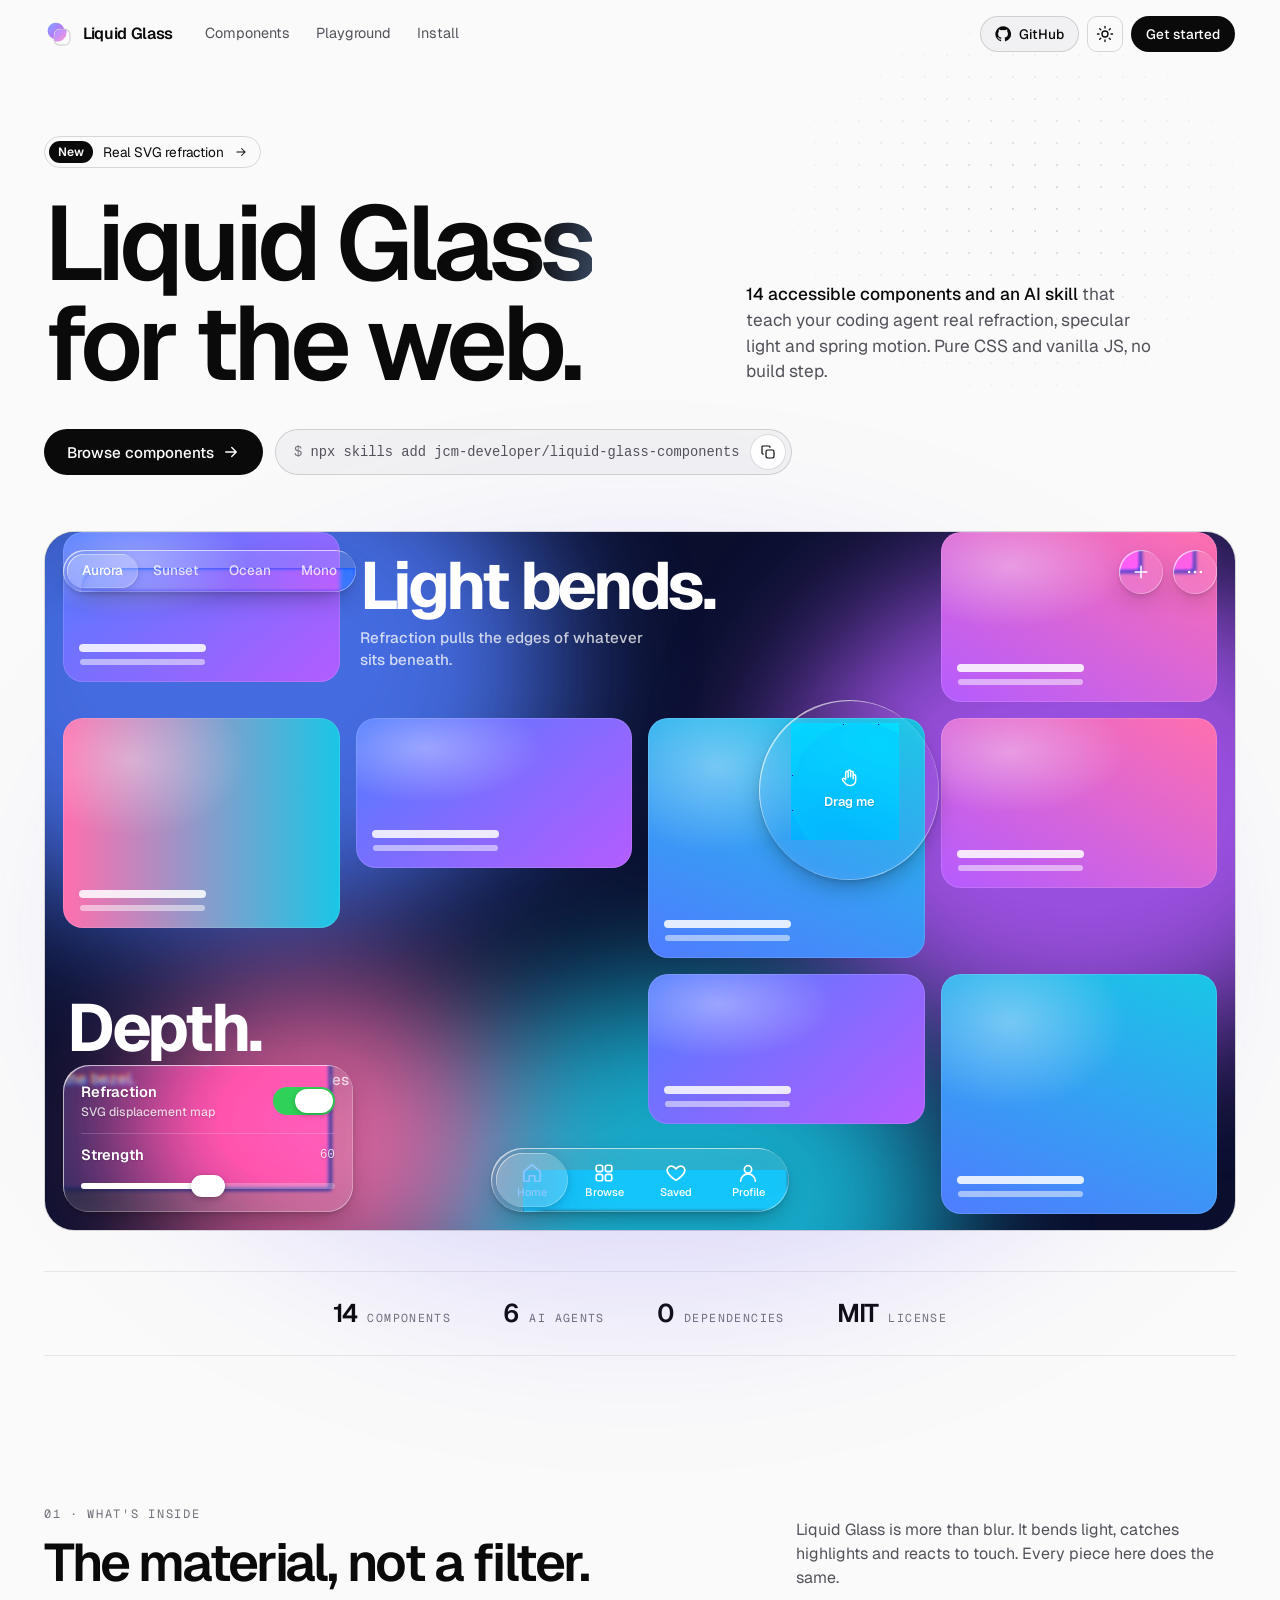
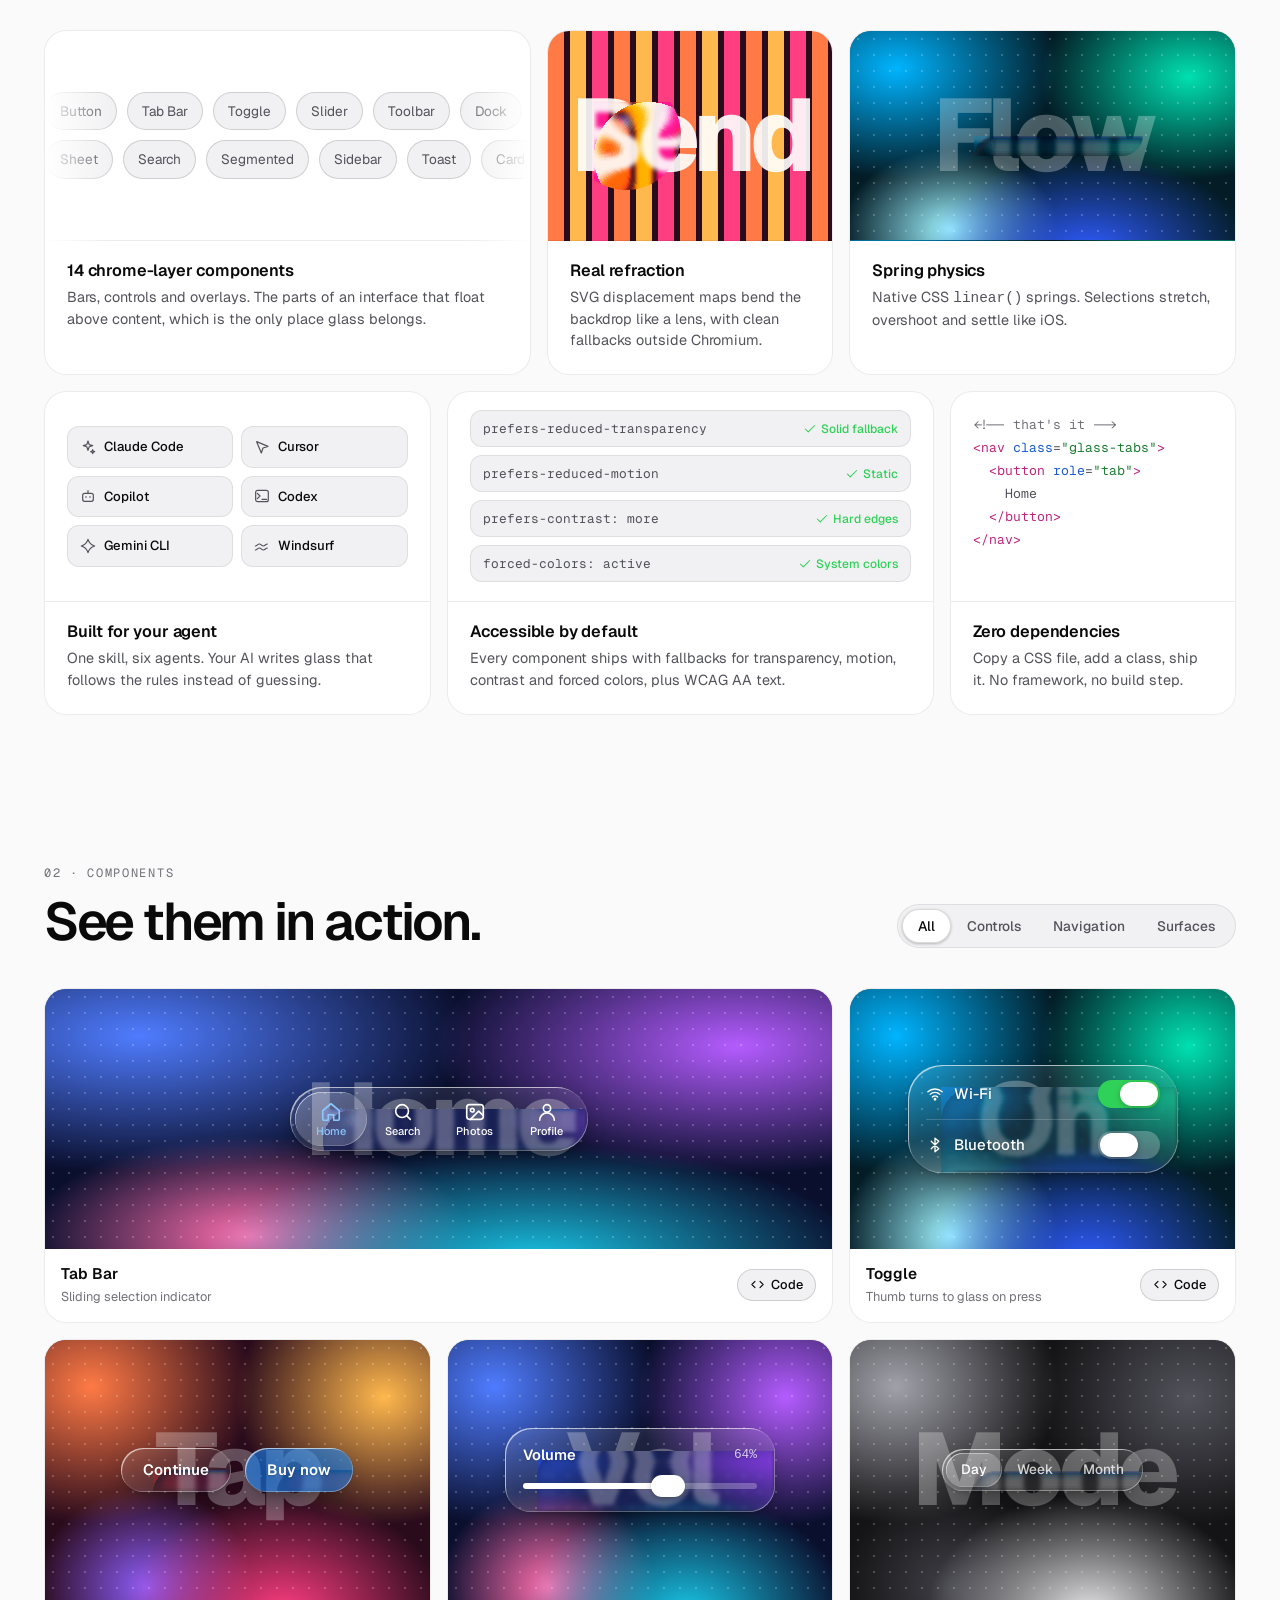
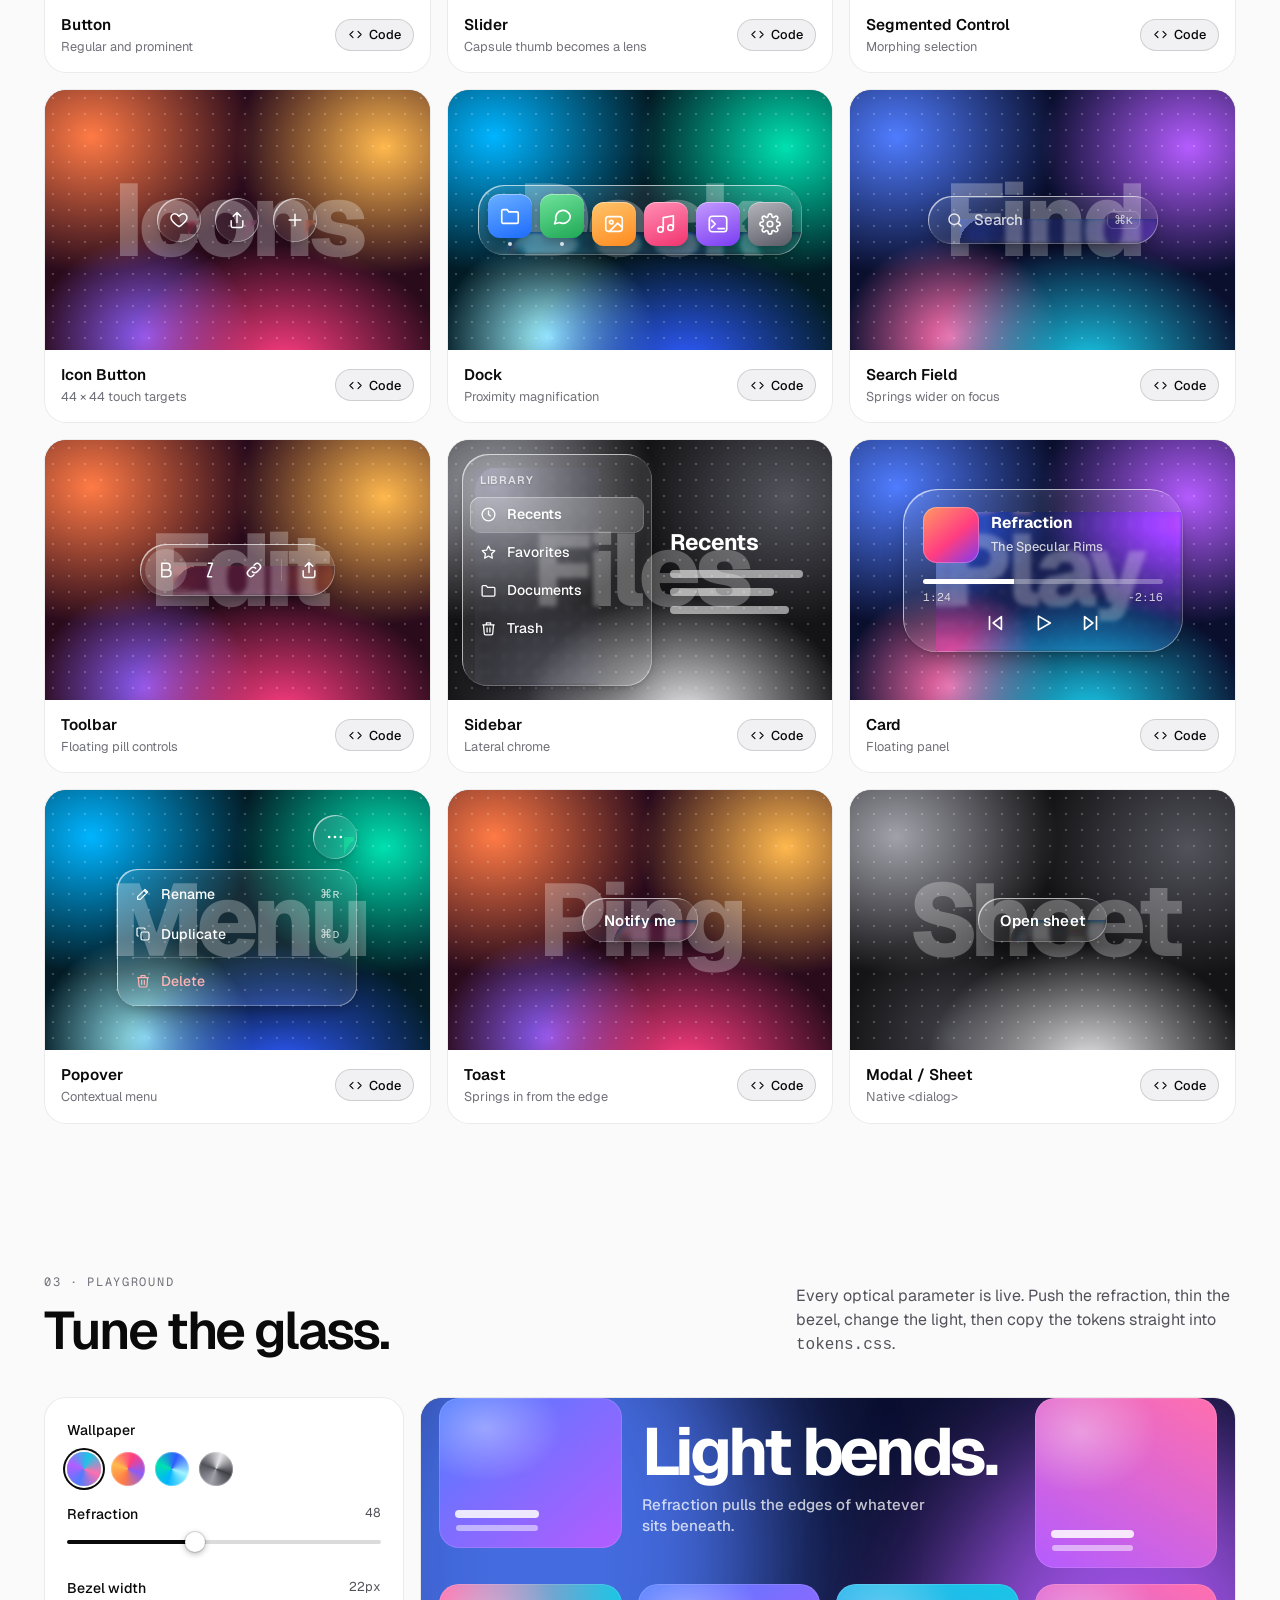
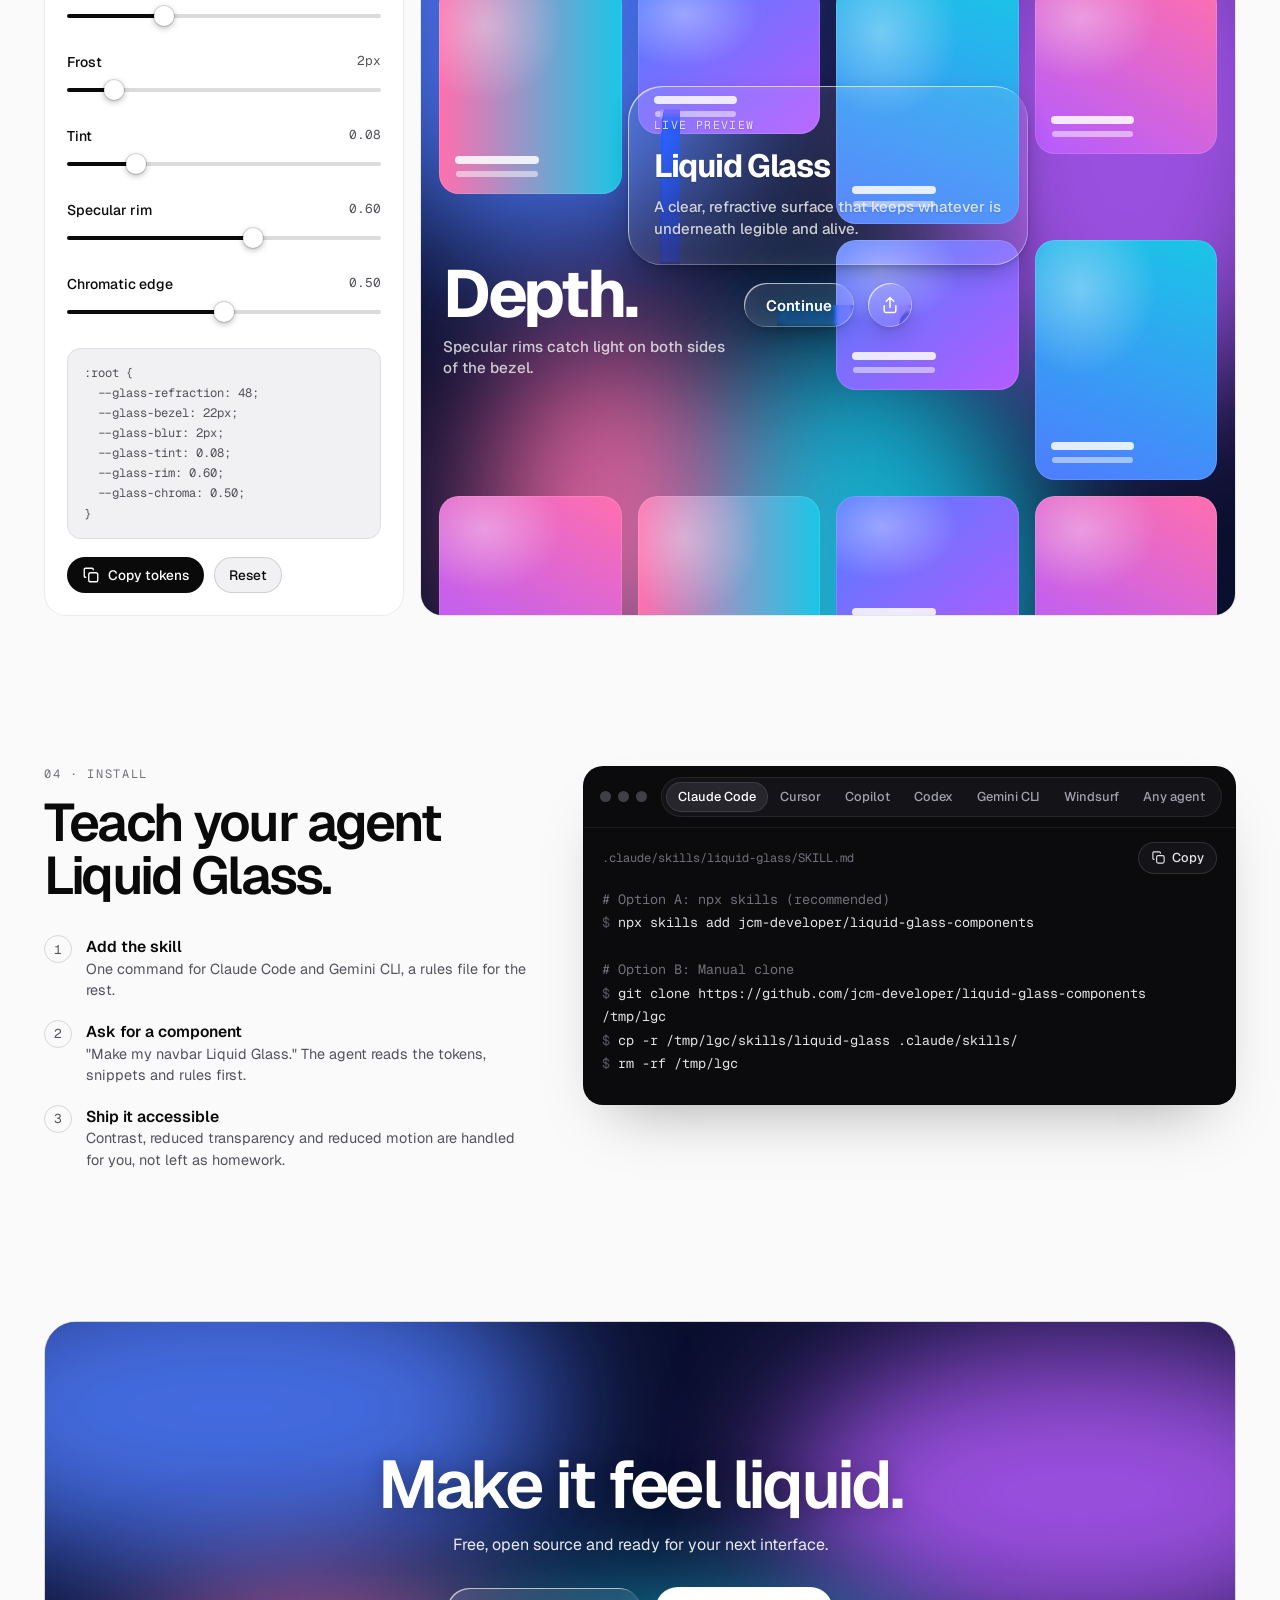
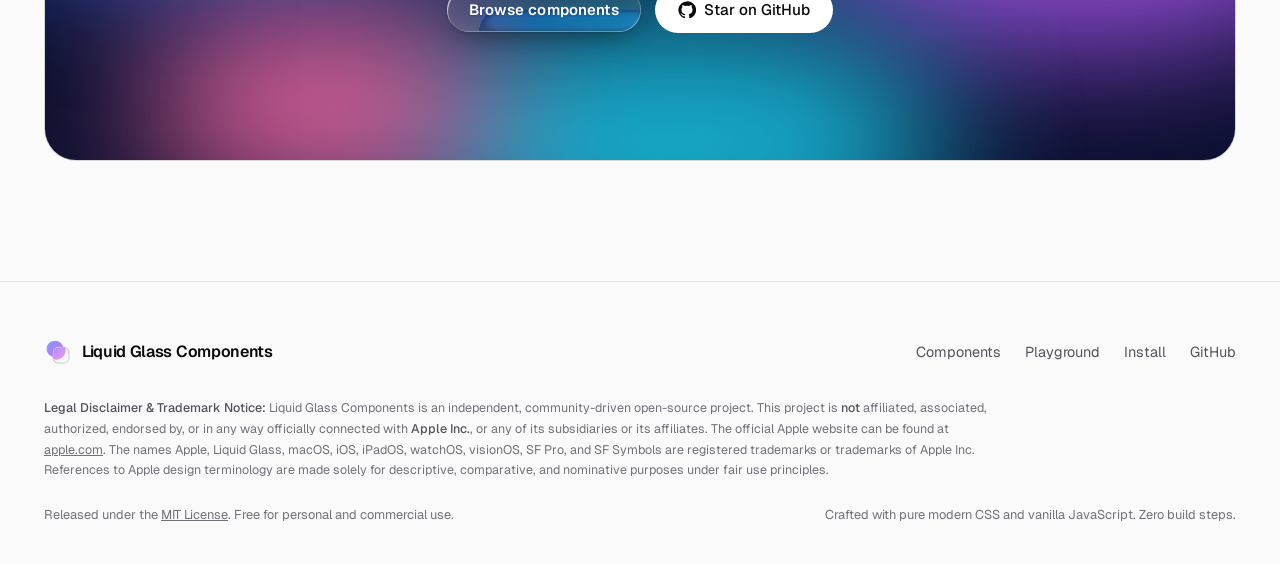
==== commit e6026cc7: "feat: redesign landing on the live skill snippets" ====
--- a/site/index.html
+++ b/site/index.html
@@ -1,3414 +1,1484 @@
 <!DOCTYPE html>
-<html lang="en" class="dark">
+<html lang="en" data-theme="dark" data-glass-scheme="dark">
 <head>
   <meta charset="UTF-8">
   <meta name="viewport" content="width=device-width, initial-scale=1.0">
-  <title>Liquid Glass Components — Open Source Design System</title>
-  <meta name="description" content="An open-source design system and AI skill for building web interfaces with Apple's Liquid Glass aesthetic — accessible, performant, framework-agnostic.">
+  <title>Liquid Glass Components</title>
+  <meta name="description" content="Open-source Liquid Glass components and AI skill for the web. Real SVG refraction, specular light and spring motion. Pure CSS and vanilla JS.">
+  <meta name="theme-color" content="#08080a">
+  <link rel="icon" type="image/svg+xml" href="data:image/svg+xml,%3Csvg xmlns='http://www.w3.org/2000/svg' viewBox='0 0 32 32'%3E%3Cdefs%3E%3ClinearGradient id='o' x1='0' y1='0' x2='1' y2='1'%3E%3Cstop offset='0' stop-color='%237aa7ff'/%3E%3Cstop offset='.55' stop-color='%23b37bff'/%3E%3Cstop offset='1' stop-color='%23ff86c1'/%3E%3C/linearGradient%3E%3C/defs%3E%3Ccircle cx='12.5' cy='12.5' r='9.5' fill='url(%23o)'/%3E%3Crect x='10.5' y='10.5' width='18' height='18' rx='6' fill='%23fff' fill-opacity='.35' stroke='%23fff' stroke-opacity='.9' stroke-width='1.2'/%3E%3C/svg%3E">
   <link rel="preconnect" href="https://fonts.googleapis.com">
   <link rel="preconnect" href="https://fonts.gstatic.com" crossorigin>
-  <link href="https://fonts.googleapis.com/css2?family=Inter:wght@400;500;600;700;800&family=JetBrains+Mono:wght@400;500;600&display=swap" rel="stylesheet">
-  
+  <link href="https://fonts.googleapis.com/css2?family=Geist:wght@400;500;600;700;800&family=Geist+Mono:wght@400;500&display=swap" rel="stylesheet">
+
+  <!-- The demos load the skill's own files, so what you see is exactly what "Code" shows. -->
+  <link rel="stylesheet" href="../skills/liquid-glass/snippets/tokens.css">
+  <link rel="stylesheet" href="../skills/liquid-glass/snippets/glass-surface.css">
+  <link rel="stylesheet" href="../skills/liquid-glass/snippets/glass-button.css">
+  <link rel="stylesheet" href="../skills/liquid-glass/snippets/glass-card.css">
+  <link rel="stylesheet" href="../skills/liquid-glass/snippets/glass-dock.css">
+  <link rel="stylesheet" href="../skills/liquid-glass/snippets/glass-modal.css">
+  <link rel="stylesheet" href="../skills/liquid-glass/snippets/glass-popover.css">
+  <link rel="stylesheet" href="../skills/liquid-glass/snippets/glass-search.css">
+  <link rel="stylesheet" href="../skills/liquid-glass/snippets/glass-segmented.css">
+  <link rel="stylesheet" href="../skills/liquid-glass/snippets/glass-sidebar.css">
+  <link rel="stylesheet" href="../skills/liquid-glass/snippets/glass-slider.css">
+  <link rel="stylesheet" href="../skills/liquid-glass/snippets/glass-tab-bar.css">
+  <link rel="stylesheet" href="../skills/liquid-glass/snippets/glass-toast.css">
+  <link rel="stylesheet" href="../skills/liquid-glass/snippets/glass-toggle.css">
+  <link rel="stylesheet" href="../skills/liquid-glass/snippets/glass-toolbar.css">
+  <script src="../skills/liquid-glass/snippets/liquid-glass.js" defer></script>
+
+  <script>
+    // Runs before first paint so the page never flashes the wrong theme.
+    (function () {
+      var t = null;
+      try { t = localStorage.getItem('lg-theme'); } catch (e) {}
+      if (!t) t = matchMedia('(prefers-color-scheme: light)').matches ? 'light' : 'dark';
+      document.documentElement.dataset.theme = t;
+      document.documentElement.dataset.glassScheme = t;
+    })();
+  </script>
   <style>
-    /* ==========================================================================
-       1. LIQUID GLASS DESIGN TOKENS
-       ========================================================================== */
+    /* ── Page tokens ── */
     :root {
-      /* Surface & Optics (Dark mode default) */
-      --glass-blur: 20px;
-      --glass-blur-clear: 8px;
-      --glass-blur-prominent: 24px;
-      --glass-bg-opacity: 0.12;
-      --glass-surface-rgb: 255, 255, 255;
-      --glass-bg: rgba(var(--glass-surface-rgb), var(--glass-bg-opacity));
-      --glass-saturation: 180%;
-      --glass-contrast: 108%;
-      --glass-border-opacity: 0.22;
-      --glass-border: rgba(var(--glass-surface-rgb), var(--glass-border-opacity));
-      --glass-border-width: 1px;
-      --glass-border-top: rgba(255, 255, 255, 0.45);
-      --glass-border-bottom: rgba(255, 255, 255, 0.08);
-
-      /* Shadows & Inset Bevel */
-      --glass-shadow: 0 12px 36px 0 rgba(0, 0, 0, 0.4), 0 2px 10px 0 rgba(0, 0, 0, 0.25);
-      --glass-shadow-sm: 0 4px 16px 0 rgba(0, 0, 0, 0.25);
-      --glass-shadow-lg: 0 24px 60px 0 rgba(0, 0, 0, 0.55), 0 4px 16px 0 rgba(0, 0, 0, 0.35);
-      --glass-shadow-inset: inset 0 1px 1px 0 rgba(255, 255, 255, 0.35), inset 0 -1px 1px 0 rgba(0, 0, 0, 0.25);
-      --glass-glow: 0 0 24px rgba(56, 189, 248, 0.25);
-
-      /* Radii Hierarchy */
-      --glass-border-radius-xs: 6px;
-      --glass-border-radius-sm: 10px;
-      --glass-border-radius-md: 16px;
-      --glass-border-radius-lg: 24px;
-      --glass-border-radius-xl: 32px;
-      --glass-border-radius-pill: 9999px;
-
-      /* Typography & Colors */
-      --glass-font-sans: 'Inter', -apple-system, BlinkMacSystemFont, "SF Pro Display", "SF Pro Text", system-ui, sans-serif;
-      --glass-font-mono: 'JetBrains Mono', ui-monospace, "SF Mono", Menlo, Consolas, monospace;
-      --glass-text-primary: #ffffff;
-      --glass-text-secondary: rgba(255, 255, 255, 0.78);
-      --glass-text-tertiary: rgba(255, 255, 255, 0.52);
-      --glass-font-weight-body: 500;
-      --glass-font-weight-semibold: 600;
-      --glass-font-weight-bold: 700;
-
-      /* Brand & Accent */
-      --glass-accent: #38bdf8;
-      --glass-accent-glow: rgba(56, 189, 248, 0.35);
-      --glass-accent-hover: #7dd3fc;
-      --glass-accent-active: #0284c7;
-      --glass-accent-text: #ffffff;
-
-      /* Fallback Solid Colors */
-      --glass-solid-bg: #14161f;
-      --glass-solid-border: rgba(255, 255, 255, 0.16);
-
-      /* Spring Animation Physics */
-      --glass-easing-spring: linear(0, 0.006, 0.025 2.8%, 0.101 6.1%, 0.539 18.9%, 0.721 25.3%, 0.849 31.5%, 0.932 38.1%, 0.978 45.4%, 0.997 53.6%, 1 65.5%, 1);
-      --glass-spring-duration: 0.5s;
-
-      /* Page Shell */
-      --page-bg: #090a0f;
-      --page-text: #ffffff;
-      --panel-bg: rgba(18, 20, 29, 0.75);
-    }
-
-    /* ==========================================================================
-       LIGHT MODE TOKENS — High Contrast, Clean Apple Tahoe Look
-       ========================================================================== */
-    html.light {
-      --glass-blur: 24px;
-      --glass-bg-opacity: 0.84;
-      --glass-surface-rgb: 255, 255, 255;
-      --glass-bg: rgba(var(--glass-surface-rgb), var(--glass-bg-opacity));
-      --glass-saturation: 150%;
-      --glass-contrast: 100%;
-      --glass-border-opacity: 0.16;
-      --glass-border: rgba(15, 23, 42, var(--glass-border-opacity));
-      --glass-border-top: rgba(255, 255, 255, 0.95);
-      --glass-border-bottom: rgba(15, 23, 42, 0.12);
-
-      --glass-shadow: 0 14px 34px 0 rgba(15, 23, 42, 0.10), 0 2px 8px 0 rgba(15, 23, 42, 0.05);
-      --glass-shadow-sm: 0 4px 14px 0 rgba(15, 23, 42, 0.07);
-      --glass-shadow-lg: 0 24px 50px 0 rgba(15, 23, 42, 0.14), 0 6px 16px 0 rgba(15, 23, 42, 0.08);
-      --glass-shadow-inset: inset 0 1px 1px 0 rgba(255, 255, 255, 1), inset 0 -1px 1px 0 rgba(15, 23, 42, 0.06);
-      --glass-glow: 0 0 24px rgba(2, 132, 199, 0.18);
-
-      --glass-text-primary: #0f172a; /* Slate 900 */
-      --glass-text-secondary: #334155; /* Slate 700 - WCAG AAA */
-      --glass-text-tertiary: #64748b; /* Slate 500 */
-
-      --glass-accent: #0284c7;
-      --glass-accent-glow: rgba(2, 132, 199, 0.22);
-      --glass-accent-hover: #0369a1;
-      --glass-accent-active: #075985;
-      --glass-accent-text: #ffffff;
-
-      --glass-solid-bg: #ffffff;
-      --glass-solid-border: rgba(15, 23, 42, 0.16);
-
-      --page-bg: #e2e8f0;
-      --page-text: #0f172a;
-      --panel-bg: rgba(255, 255, 255, 0.95);
-    }
-
-    /* Accessibility Overrides */
+      --bg: #08080a;
+      --bg-2: #101013;
+      --card: #0f0f12;
+      --line: rgba(255, 255, 255, 0.08);
+      --line-2: rgba(255, 255, 255, 0.14);
+      --text: #f5f5f7;
+      --muted: #a1a1aa;
+      --dim: #71717a;
+      --btn-bg: #f5f5f7;
+      --btn-fg: #0a0a0a;
+      --nav-glass: rgba(20, 20, 24, 0.55);
+      --focus: #4da3ff;
+      --glow: rgba(110, 90, 255, 0.35);
+      --logo-edge: rgba(255, 255, 255, 0.12);
+
+      --font: 'Geist', -apple-system, BlinkMacSystemFont, system-ui, 'Segoe UI', sans-serif;
+      --mono: 'Geist Mono', ui-monospace, 'SF Mono', Menlo, Consolas, monospace;
+      --ease: cubic-bezier(0.16, 1, 0.3, 1);
+      --spring: var(--glass-easing-spring);
+      /* Components inherit the page font through their own token. */
+      --glass-font-sans: var(--font);
+    }
+
+    [data-theme="light"] {
+      --bg: #fafafa;
+      --bg-2: #f1f1f3;
+      --card: #ffffff;
+      --line: rgba(0, 0, 0, 0.08);
+      --line-2: rgba(0, 0, 0, 0.14);
+      --text: #0a0a0a;
+      --muted: #52525b;
+      --dim: #71717a;
+      --btn-bg: #0a0a0a;
+      --btn-fg: #ffffff;
+      --nav-glass: rgba(255, 255, 255, 0.62);
+      --focus: #0a6cff;
+      --glow: rgba(110, 90, 255, 0.22);
+      --logo-edge: rgba(0, 0, 0, 0.18);
+    }
+
+    /* Wallpaper palettes shared by every demo stage */
+    [data-wall="aurora"] { --w0: #0a0f2e; --w1: #4f7cff; --w2: #b45cff; --w3: #19c6e6; --w4: #ff6fae; }
+    [data-wall="sunset"] { --w0: #2a0b1c; --w1: #ff7a45; --w2: #ffb84d; --w3: #ff3d81; --w4: #8b5cf6; }
+    [data-wall="ocean"]  { --w0: #031c26; --w1: #00b4ff; --w2: #00e0b0; --w3: #2f5bff; --w4: #9ff3ff; }
+    [data-wall="mono"]   { --w0: #141416; --w1: #a1a1aa; --w2: #52525b; --w3: #e4e4e7; --w4: #3f3f46; }
+
+    /* ── Base ── */
+    *, *::before, *::after { box-sizing: border-box; margin: 0; padding: 0; }
+    html { scroll-behavior: smooth; -webkit-text-size-adjust: 100%; }
+    body {
+      background: var(--bg);
+      color: var(--text);
+      font-family: var(--font);
+      font-size: 16px;
+      line-height: 1.5;
+      -webkit-font-smoothing: antialiased;
+      overflow-x: clip;
+      transition: background 0.4s, color 0.4s;
+    }
+    a { color: inherit; }
+    button { font: inherit; color: inherit; }
+    :focus-visible { outline: 2px solid var(--focus); outline-offset: 3px; }
+    .wrap { max-width: 1240px; margin: 0 auto; padding: 0 24px; }
+    .sr-only { position: absolute; width: 1px; height: 1px; overflow: hidden; clip: rect(0 0 0 0); white-space: nowrap; }
+    .i { width: 18px; height: 18px; flex: none; stroke: currentColor; fill: none; stroke-width: 1.8; stroke-linecap: round; stroke-linejoin: round; }
+    .ic-check { display: none; }
+    .copied .ic-copy { display: none; }
+    .copied .ic-check { display: block; }
+    .logo { width: 28px; height: 28px; flex: none; }
+
+
+    /* ── Flat page buttons ── */
+    .btn {
+      display: inline-flex; align-items: center; justify-content: center; gap: 8px;
+      height: 46px; padding: 0 22px;
+      border-radius: 999px; border: 1px solid transparent;
+      font: 500 0.95rem var(--font);
+      text-decoration: none; cursor: pointer; white-space: nowrap;
+      transition: transform 0.5s var(--spring), background 0.2s, border-color 0.2s;
+    }
+    .btn:active { transform: scale(0.96); }
+    .btn .i { transition: transform 0.4s var(--spring); }
+    .btn:hover .i-arrow { transform: translateX(3px); }
+    .btn-primary { background: var(--btn-bg); color: var(--btn-fg); }
+    .btn-ghost { background: var(--bg-2); border-color: var(--line-2); color: var(--text); }
+    .btn-ghost:hover { border-color: var(--dim); }
+    .btn-sm { height: 36px; padding: 0 14px; font-size: 0.85rem; }
+    .btn-white { background: #fff; color: #0a0a0a; }
+    .icon-btn {
+      width: 36px; height: 36px; border-radius: 10px;
+      display: grid; place-items: center;
+      background: transparent; border: 1px solid var(--line-2);
+      color: var(--text); cursor: pointer; transition: background 0.2s;
+    }
+    .icon-btn:hover { background: var(--bg-2); }
+
+    /* ── Wallpapers ── */
+    .wall { position: absolute; inset: 0; overflow: hidden; background: var(--w0); transition: background 0.8s; }
+    .blob { position: absolute; border-radius: 50%; filter: blur(70px); opacity: 0.85; transition: background 0.8s; }
+    .blob.b1 { width: 55%; height: 75%; left: -12%; top: -18%; background: var(--w1); animation: drift1 22s ease-in-out infinite alternate; }
+    .blob.b2 { width: 50%; height: 70%; right: -12%; top: 4%; background: var(--w2); animation: drift2 26s ease-in-out infinite alternate; }
+    .blob.b3 { width: 46%; height: 60%; left: 30%; bottom: -26%; background: var(--w3); animation: drift1 30s ease-in-out infinite alternate-reverse; }
+    .blob.b4 { width: 30%; height: 45%; left: 8%; bottom: -10%; background: var(--w4); animation: drift2 24s ease-in-out infinite alternate-reverse; }
+    @keyframes drift1 { to { transform: translate(14%, 10%) scale(1.15); } }
+    @keyframes drift2 { to { transform: translate(-12%, 14%) scale(0.9); } }
+
+    .feed { position: absolute; inset: 0 0 auto 0; padding: 0 18px; animation: feed 70s linear infinite; }
+    .feed-set { display: grid; grid-template-columns: repeat(4, 1fr); grid-auto-flow: dense; gap: 16px; padding-bottom: 16px; }
+    @keyframes feed { to { transform: translateY(-50%); } }
+    .f-tile {
+      position: relative; overflow: hidden;
+      height: var(--h); border-radius: 20px;
+      background: linear-gradient(var(--a, 140deg), var(--c1), var(--c2));
+      box-shadow: inset 0 0 0 1px rgba(255, 255, 255, 0.12);
+    }
+    .f-tile::before { content: ""; position: absolute; inset: 0; background: radial-gradient(70% 60% at 25% 20%, rgba(255, 255, 255, 0.35), transparent 60%); }
+    .f-tile::after {
+      content: ""; position: absolute; left: 16px; bottom: 30px;
+      width: 46%; height: 8px; border-radius: 4px;
+      background: rgba(255, 255, 255, 0.85);
+      box-shadow: 0 14px 0 -1px rgba(255, 255, 255, 0.5);
+    }
+    .f-t0 { --c1: var(--w1); --c2: var(--w2); }
+    .f-t1 { --c1: var(--w3); --c2: var(--w1); --a: 200deg; }
+    .f-t2 { --c1: var(--w2); --c2: var(--w4); --a: 30deg; }
+    .f-t3 { --c1: var(--w4); --c2: var(--w3); --a: 90deg; }
+    .f-word { grid-column: span 2; padding: 22px 4px; color: #fff; font-size: clamp(2.4rem, 5.2vw, 4.6rem); font-weight: 700; letter-spacing: -0.05em; line-height: 0.95; }
+    .f-word small { display: block; margin-top: 10px; font-size: 0.95rem; font-weight: 500; letter-spacing: 0; opacity: 0.75; max-width: 30ch; line-height: 1.4; }
+
+    .wall-mini {
+      position: relative; overflow: hidden;
+      background:
+        radial-gradient(60% 75% at 12% 18%, var(--w1), transparent 70%),
+        radial-gradient(55% 70% at 88% 22%, var(--w2), transparent 70%),
+        radial-gradient(60% 65% at 62% 105%, var(--w3), transparent 70%),
+        radial-gradient(40% 55% at 26% 95%, var(--w4), transparent 70%),
+        var(--w0);
+    }
+    .wall-mini::before {
+      content: attr(data-word);
+      position: absolute; inset: 0; display: grid; place-items: center;
+      color: rgba(255, 255, 255, 0.28);
+      font: 800 clamp(4.5rem, 8vw, 7rem)/1 var(--font); letter-spacing: -0.06em; white-space: nowrap;
+      pointer-events: none;
+    }
+    .wall-mini::after {
+      content: ""; position: absolute; inset: 0;
+      background: radial-gradient(rgba(255, 255, 255, 0.2) 1px, transparent 1.6px) 0 0 / 16px 16px;
+      pointer-events: none;
+    }
+    .wall-mini > * { position: relative; z-index: 1; }
+    .stripes { background: repeating-linear-gradient(90deg, var(--w1) 0 16px, var(--w0) 16px 22px, var(--w2) 22px 38px, var(--w0) 38px 44px, var(--w3) 44px 60px, var(--w0) 60px 66px); }
+    .stripes::before { color: rgba(255, 255, 255, 0.9); }
+    .stripes::after { display: none; }
+    .paused *, .paused *::before, .paused *::after { animation-play-state: paused !important; }
+
+    /* ── Nav ── */
+    .nav { position: fixed; inset: 0 0 auto; z-index: 50; display: flex; justify-content: center; transition: padding 0.5s var(--ease); }
+    .nav-in {
+      width: 100%; max-width: 1240px; height: 68px;
+      display: flex; align-items: center; gap: 32px; padding: 0 24px;
+      border: 1px solid transparent; border-radius: 0;
+      transition: max-width 0.7s var(--ease), height 0.5s var(--ease), border-radius 0.7s var(--ease), background 0.4s, border-color 0.4s, box-shadow 0.4s, padding 0.5s var(--ease);
+    }
+    .nav.scrolled { padding: 12px 12px 0; }
+    .nav.scrolled .nav-in {
+      max-width: 880px; height: 56px; padding: 0 10px 0 18px;
+      border-radius: 999px; background: var(--nav-glass);
+      -webkit-backdrop-filter: blur(18px) saturate(180%);
+      backdrop-filter: blur(18px) saturate(180%);
+      border-color: var(--line);
+      box-shadow: 0 12px 32px -12px rgba(0, 0, 0, 0.45), inset 1px 1px 0 -0.5px rgba(255, 255, 255, 0.22);
+    }
+    .brand { display: flex; align-items: center; gap: 10px; font-weight: 600; letter-spacing: -0.02em; text-decoration: none; white-space: nowrap; }
+    .nav-links { display: flex; gap: 26px; font-size: 0.9rem; }
+    .nav-links a { text-decoration: none; color: var(--muted); transition: color 0.2s; }
+    .nav-links a:hover { color: var(--text); }
+    .nav-actions { display: flex; align-items: center; gap: 8px; margin-left: auto; }
+    .gh-btn .i { width: 16px; height: 16px; }
+    .gh-stars:empty { display: none; }
+    .theme-btn .i-sun { display: none; }
+    [data-theme="light"] .theme-btn .i-sun { display: block; }
+    [data-theme="light"] .theme-btn .i-moon { display: none; }
+
+    /* ── Hero ── */
+    .hero { position: relative; padding-top: 136px; }
+    .hero::before {
+      content: ""; position: absolute; top: 0; right: 0; width: 520px; height: 420px;
+      background: radial-gradient(var(--line-2) 1px, transparent 1.5px) 0 0 / 22px 22px;
+      -webkit-mask-image: radial-gradient(closest-side, #000, transparent);
+      mask-image: radial-gradient(closest-side, #000, transparent);
+      pointer-events: none;
+    }
+    .hero-top { display: grid; grid-template-columns: 1.35fr 1fr; gap: 40px; align-items: end; }
+    .pill-new {
+      display: inline-flex; align-items: center; gap: 10px;
+      padding: 4px 12px 4px 4px; margin-bottom: 26px;
+      border: 1px solid var(--line-2); border-radius: 999px;
+      font-size: 0.85rem; text-decoration: none;
+      transition: border-color 0.2s; animation: wordIn 0.8s var(--ease) both;
+    }
+    .pill-new:hover { border-color: var(--dim); }
+    .pill-new b { padding: 2px 9px; border-radius: 999px; background: var(--text); color: var(--bg); font-size: 0.75rem; font-weight: 600; }
+    .pill-new .i { width: 14px; height: 14px; }
+    h1 { font-size: clamp(3rem, 8.2vw, 6.6rem); font-weight: 600; letter-spacing: -0.05em; line-height: 0.95; }
+    .w { display: inline-block; animation: wordIn 1s var(--ease) both; animation-delay: calc(var(--i) * 80ms + 80ms); }
+    @keyframes wordIn { from { opacity: 0; filter: blur(14px); transform: translateY(0.3em); } }
+    .shine {
+      background: linear-gradient(100deg, var(--text) 0%, var(--text) 30%, #8fb8ff 42%, #e0a3ff 50%, #ff9ccf 56%, var(--text) 70%, var(--text) 100%);
+      background-size: 300% 100%;
+      -webkit-background-clip: text; background-clip: text; color: transparent;
+      animation: shine 7s ease-in-out infinite;
+    }
+    @keyframes shine { 0% { background-position: 100% 0; } 60%, 100% { background-position: 0% 0; } }
+    .hero-side { padding-bottom: 8px; animation: wordIn 1s 0.5s var(--ease) both; }
+    .hero-side p { color: var(--muted); font-size: 1.08rem; max-width: 410px; }
+    .hero-side p strong { color: var(--text); font-weight: 500; }
+    .hero-ctas { display: flex; flex-wrap: wrap; align-items: center; gap: 12px; margin-top: 36px; animation: wordIn 1s 0.45s var(--ease) both; }
+    .cmd {
+      display: inline-flex; align-items: center; gap: 10px;
+      height: 46px; max-width: 100%; padding: 0 5px 0 18px;
+      border: 1px solid var(--line-2); border-radius: 999px; background: var(--bg-2);
+      font: 0.86rem var(--mono); color: var(--muted);
+    }
+    .cmd code { min-width: 0; overflow: hidden; text-overflow: ellipsis; white-space: nowrap; }
+    .cmd code span { color: var(--dim); user-select: none; }
+    .cmd button {
+      flex: none; width: 36px; height: 36px; border-radius: 50%;
+      display: grid; place-items: center;
+      border: 0; background: var(--card); color: var(--text); cursor: pointer;
+      box-shadow: inset 0 0 0 1px var(--line-2);
+    }
+    .cmd .i { width: 16px; height: 16px; }
+
+    .stage-glow { position: relative; }
+    .stage-glow::before { content: ""; position: absolute; inset: 8% 6% -8%; background: var(--glow); filter: blur(90px); border-radius: 50%; pointer-events: none; }
+    .stage {
+      position: relative; margin-top: 56px;
+      height: clamp(560px, 56vw, 700px);
+      border-radius: 30px; overflow: hidden; border: 1px solid var(--line-2);
+      animation: stageIn 1.3s 0.35s var(--ease) both;
+    }
+    @keyframes stageIn { from { opacity: 0; transform: translateY(40px) scale(0.97); } }
+    .stage > .st { position: absolute; z-index: 3; }
+    .st-presets { top: 18px; left: 18px; }
+    .st-actions { top: 18px; right: 18px; display: flex; gap: 10px; }
+    .st-panel { left: 18px; bottom: 18px; width: 290px; padding: 16px 18px 12px; --glass-tint: 0.1; }
+    .st-panel .row { display: flex; align-items: center; justify-content: space-between; gap: 12px; }
+    .st-panel .row + .row { margin-top: 12px; padding-top: 10px; border-top: 1px solid var(--glass-separator); }
+    .st-panel .lbl { font-weight: 600; font-size: 0.92rem; }
+    .st-panel .sub { font-size: 0.76rem; color: var(--glass-text-secondary); }
+    .st-panel .glass-slider-wrap { max-width: none; }
+    .st-tabbar { bottom: 18px; left: 50%; translate: -50% 0; }
+    .lens {
+      left: 60%; top: 24%; width: 180px; height: 180px;
+      border-radius: 50%; --glass-tint: 0.02;
+      display: grid; place-items: center;
+      cursor: grab; touch-action: none; user-select: none;
+      animation: float 6s ease-in-out infinite;
+      transition: scale 0.55s var(--spring);
+    }
+    .lens.grabbing { cursor: grabbing; scale: 1.08; }
+    .lens.touched { animation: none; }
+    .lens-hint { display: flex; flex-direction: column; align-items: center; gap: 4px; font-size: 0.8rem; font-weight: 600; transition: opacity 0.4s; }
+    .lens-hint .i { width: 20px; height: 20px; }
+    .lens.touched .lens-hint { opacity: 0; }
+    @keyframes float { 50% { translate: 0 -16px; } }
+
+    .stats { display: flex; justify-content: center; flex-wrap: wrap; gap: 14px 52px; margin-top: 40px; padding: 22px 0; border-top: 1px solid var(--line); border-bottom: 1px solid var(--line); }
+    .stat { display: flex; align-items: baseline; gap: 10px; }
+    .stat b { font-size: 1.6rem; font-weight: 600; letter-spacing: -0.03em; }
+    .stat span { font: 0.72rem var(--mono); letter-spacing: 0.12em; text-transform: uppercase; color: var(--dim); }
+    .stat[hidden] { display: none; }
+
+    /* ── Sections ── */
+    .section { padding-top: 150px; scroll-margin-top: 40px; }
+    .sec-head { display: flex; flex-wrap: wrap; align-items: end; justify-content: space-between; gap: 20px 40px; margin-bottom: 40px; }
+    .kicker { display: block; margin-bottom: 14px; font: 0.75rem var(--mono); letter-spacing: 0.14em; text-transform: uppercase; color: var(--dim); }
+    h2 { font-size: clamp(2.1rem, 4.4vw, 3.3rem); font-weight: 600; letter-spacing: -0.045em; line-height: 1.02; }
+    .sec-head p { color: var(--muted); max-width: 440px; }
+    .card { position: relative; background: var(--card); border: 1px solid var(--line); border-radius: 22px; overflow: hidden; }
+    .spot::before {
+      content: ""; position: absolute; inset: 0; z-index: 3; border-radius: inherit; pointer-events: none;
+      background: radial-gradient(420px circle at var(--sx, -100%) var(--sy, -100%), rgba(255, 255, 255, 0.07), transparent 45%);
+    }
+    [data-theme="light"] .spot::before { background: radial-gradient(420px circle at var(--sx, -100%) var(--sy, -100%), rgba(0, 0, 0, 0.04), transparent 45%); }
+
+    /* ── Bento ── */
+    .bento { display: grid; grid-template-columns: repeat(12, 1fr); gap: 16px; }
+    .bento .card { grid-column: span var(--s); display: flex; flex-direction: column; }
+    .b-vis { position: relative; height: 210px; overflow: hidden; border-bottom: 1px solid var(--line); }
+    .b-txt { padding: 18px 22px 22px; }
+    .b-txt h3 { font-size: 1.02rem; font-weight: 600; letter-spacing: -0.01em; margin-bottom: 4px; }
+    .b-txt p { color: var(--muted); font-size: 0.9rem; }
+    .marquee {
+      display: flex; flex-direction: column; justify-content: center; gap: 10px;
+      -webkit-mask-image: linear-gradient(90deg, transparent, #000 14%, #000 86%, transparent);
+      mask-image: linear-gradient(90deg, transparent, #000 14%, #000 86%, transparent);
+    }
+    .mq { display: flex; gap: 10px; width: max-content; animation: mq 38s linear infinite; }
+    .mq.rev { animation-direction: reverse; animation-duration: 44s; }
+    @keyframes mq { to { transform: translateX(-50%); } }
+    .chip { padding: 8px 14px; border-radius: 999px; border: 1px solid var(--line-2); background: var(--bg-2); color: var(--muted); font-size: 0.85rem; white-space: nowrap; }
+    .mini-lens { position: absolute; top: 50%; left: 8%; width: 110px; height: 110px; margin-top: -55px; border-radius: 50%; --glass-tint: 0.02; animation: sweep 6s ease-in-out infinite alternate; }
+    @keyframes sweep { to { left: calc(92% - 110px); } }
+    .b-center { display: grid; place-items: center; }
+    .agents { display: grid; grid-template-columns: repeat(auto-fill, minmax(118px, 1fr)); gap: 8px; padding: 22px; height: 100%; align-content: center; }
+    .agent { display: flex; align-items: center; gap: 8px; padding: 10px 12px; border-radius: 12px; border: 1px solid var(--line); background: var(--bg-2); font-size: 0.82rem; font-weight: 500; white-space: nowrap; }
+    .agent .i { width: 16px; height: 16px; color: var(--muted); }
+    .a11y { display: flex; flex-direction: column; justify-content: center; gap: 8px; padding: 0 22px; height: 100%; }
+    .a11y-row { display: flex; align-items: center; justify-content: space-between; gap: 10px; padding: 9px 12px; border-radius: 12px; border: 1px solid var(--line); background: var(--bg-2); font: 0.8rem var(--mono); color: var(--muted); }
+    .a11y-row b { display: inline-flex; align-items: center; gap: 4px; font: 500 0.75rem var(--font); color: #30d158; }
+    .a11y-row .i { width: 14px; height: 14px; }
+    .code-vis { padding: 22px; font: 0.82rem/1.75 var(--mono); color: var(--muted); white-space: pre; overflow: hidden; }
+    .tk-t { color: #ff8fc8; } .tk-a { color: #8fb8ff; } .tk-s { color: #9de6a8; } .tk-c { color: var(--dim); }
+    [data-theme="light"] .tk-t { color: #c0267a; }
+    [data-theme="light"] .tk-a { color: #1d5bd6; }
+    [data-theme="light"] .tk-s { color: #1e7f34; }
+
+    /* ── Gallery ── */
+    .filters { position: relative; display: inline-flex; padding: 4px; border-radius: 999px; border: 1px solid var(--line); background: var(--bg-2); max-width: 100%; }
+    .filters button {
+      position: relative; z-index: 1; height: 34px; padding: 0 16px;
+      border: 0; border-radius: 999px; background: none;
+      color: var(--muted); font: 500 0.86rem var(--font); cursor: pointer; white-space: nowrap; transition: color 0.2s;
+    }
+    .filters [aria-checked="true"] { color: var(--text); }
+    .filters > .glass-indicator {
+      position: absolute; top: 0; left: 0; z-index: 0;
+      width: var(--glass-ind-w, 0); height: var(--glass-ind-h, 0);
+      translate: var(--glass-ind-x, 0) var(--glass-ind-y, 0);
+      border-radius: 999px; background: var(--card);
+      box-shadow: 0 1px 3px rgba(0, 0, 0, 0.25), inset 0 0 0 1px var(--line-2);
+      transition: translate 0.6s var(--spring), width 0.6s var(--spring), scale 0.25s var(--ease);
+    }
+    .filters > .glass-indicator.is-stretching { scale: 1.1 0.9; }
+    .filters > .glass-indicator.is-instant { transition: none; }
+
+    .gallery { display: grid; grid-template-columns: repeat(3, 1fr); grid-auto-flow: dense; gap: 16px; }
+    .g-card { display: flex; flex-direction: column; }
+    .g-card[hidden] { display: none; }
+    .g-card.wide { grid-column: span 2; }
+    .g-stage { height: 260px; display: grid; place-items: center; }
+    .g-meta { display: flex; align-items: center; justify-content: space-between; gap: 12px; padding: 14px 16px 16px; }
+    .g-meta h3 { font-size: 0.96rem; font-weight: 600; }
+    .g-meta p { font-size: 0.8rem; color: var(--dim); }
+    .code-btn {
+      display: inline-flex; align-items: center; gap: 6px; flex: none;
+      height: 32px; padding: 0 12px; border-radius: 999px;
+      border: 1px solid var(--line-2); background: var(--bg-2);
+      font: 500 0.8rem var(--font); color: var(--text); cursor: pointer; text-decoration: none;
+      transition: border-color 0.2s;
+    }
+    .code-btn:hover { border-color: var(--dim); }
+    .code-btn .i { width: 15px; height: 15px; }
+    .demo-row { display: flex; align-items: center; justify-content: center; flex-wrap: wrap; gap: 14px; }
+    .list-card { width: 270px; padding: 4px 18px; }
+    .li { display: flex; align-items: center; justify-content: space-between; gap: 12px; height: 50px; font-weight: 500; font-size: 0.94rem; }
+    .li + .li { border-top: 1px solid var(--glass-separator); }
+    .li .lab { display: flex; align-items: center; gap: 10px; }
+    .g-stage .glass-slider-wrap { width: 270px; }
+    .g-stage--side { display: flex; align-items: stretch; justify-content: flex-start; padding: 14px; gap: 18px; }
+    .g-stage--side .glass-sidebar { width: 190px; }
+    .side-content { flex: 1; display: flex; flex-direction: column; justify-content: center; gap: 10px; color: #fff; min-width: 0; }
+    .side-content b { font-size: 1.4rem; letter-spacing: -0.03em; }
+    .side-content span { display: block; height: 8px; border-radius: 4px; background: rgba(255, 255, 255, 0.55); }
+    .np-card { width: 280px; }
+    .np { display: flex; gap: 12px; align-items: center; }
+    .np-cover { width: 56px; height: 56px; border-radius: 14px; flex: none; background: linear-gradient(140deg, #ff9a62, #ff3d81 55%, #7b3cf2); box-shadow: inset 0 0 0 1px rgba(255, 255, 255, 0.25); }
+    .np b { display: block; font-size: 0.98rem; }
+    .np small { font-size: 0.8rem; color: var(--glass-text-secondary); }
+    .np-bar { height: 5px; border-radius: 3px; margin: 16px 0 6px; background: linear-gradient(to right, #fff 38%, rgba(255, 255, 255, 0.3) 38%); }
+    .np-time { display: flex; justify-content: space-between; font: 0.7rem var(--mono); color: var(--glass-text-secondary); }
+    .np-ctrl { display: flex; justify-content: center; gap: 26px; margin-top: 8px; }
+    .np-ctrl .i { width: 22px; height: 22px; }
+    .np-ctrl .fill { fill: currentColor; stroke: none; }
+    .pop-demo { display: flex; flex-direction: column; align-items: flex-end; width: 240px; height: 210px; }
+    .g-stage .glass-toast { position: absolute; top: 14px; bottom: auto; }
+    .g-stage .glass-toast[data-state="hidden"] { translate: -50% -160%; }
+
+    /* ── Playground ── */
+    .play { display: grid; grid-template-columns: 360px 1fr; gap: 16px; }
+    .play-panel { padding: 22px; display: flex; flex-direction: column; gap: 18px; }
+    .ctrl .top { display: flex; justify-content: space-between; font-size: 0.88rem; font-weight: 500; margin-bottom: 6px; }
+    .ctrl output { font: 0.8rem var(--mono); color: var(--muted); }
+    .range { --p: 50%; -webkit-appearance: none; appearance: none; width: 100%; height: 22px; background: transparent; cursor: pointer; }
+    .range::-webkit-slider-runnable-track { height: 4px; border-radius: 2px; background: linear-gradient(to right, var(--text) var(--p), var(--line-2) var(--p)); }
+    .range::-webkit-slider-thumb { -webkit-appearance: none; width: 20px; height: 20px; margin-top: -8px; border-radius: 50%; background: #fff; box-shadow: 0 0 0 1px rgba(0, 0, 0, 0.12), 0 2px 6px rgba(0, 0, 0, 0.3); transition: transform 0.4s var(--spring); }
+    .range:active::-webkit-slider-thumb { transform: scale(1.2); }
+    .range::-moz-range-track { height: 4px; border-radius: 2px; background: var(--line-2); }
+    .range::-moz-range-progress { height: 4px; border-radius: 2px; background: var(--text); }
+    .range::-moz-range-thumb { width: 20px; height: 20px; border: 0; border-radius: 50%; background: #fff; box-shadow: 0 0 0 1px rgba(0, 0, 0, 0.12), 0 2px 6px rgba(0, 0, 0, 0.3); }
+    .swatches { display: flex; gap: 10px; }
+    .swatch {
+      width: 34px; height: 34px; border-radius: 50%; border: 0; cursor: pointer;
+      background: conic-gradient(from 200deg, var(--w1), var(--w2), var(--w3), var(--w4), var(--w1));
+      box-shadow: inset 0 0 0 1px rgba(255, 255, 255, 0.25);
+      transition: transform 0.4s var(--spring), box-shadow 0.2s;
+    }
+    .swatch[aria-checked="true"] { box-shadow: 0 0 0 2px var(--bg), 0 0 0 4px var(--text); }
+    .swatch:active { transform: scale(0.9); }
+    .lbl-sm { font-size: 0.88rem; font-weight: 500; margin-bottom: 10px; }
+    .play-code { margin: 0; padding: 14px 16px; border-radius: 14px; background: var(--bg-2); border: 1px solid var(--line); font: 0.76rem/1.65 var(--mono); color: var(--muted); white-space: pre; overflow-x: auto; }
+    .play-actions { display: flex; gap: 10px; flex-wrap: wrap; }
+    .play-stage { position: relative; min-height: 600px; border-radius: 22px; overflow: hidden; border: 1px solid var(--line); }
+    .play-stage .feed { animation-duration: 90s; }
+    .play-center { position: absolute; inset: 0; z-index: 2; display: flex; flex-direction: column; align-items: center; justify-content: center; gap: 18px; padding: 24px; }
+    .pg-card { width: min(400px, 100%); padding: 26px 26px 24px; }
+    .pg-card small { font: 0.72rem var(--mono); letter-spacing: 0.12em; text-transform: uppercase; color: var(--glass-text-secondary); }
+    .pg-card h3 { font-size: 2rem; font-weight: 700; letter-spacing: -0.04em; margin: 6px 0; }
+
+    /* ── Install ── */
+    .install { display: grid; grid-template-columns: 1fr 1.35fr; gap: 56px; align-items: start; }
+    .steps { list-style: none; margin-top: 32px; display: flex; flex-direction: column; gap: 18px; }
+    .steps li { display: flex; gap: 14px; }
+    .steps li > span { flex: none; width: 28px; height: 28px; border-radius: 50%; display: grid; place-items: center; border: 1px solid var(--line-2); font: 0.8rem var(--mono); color: var(--muted); }
+    .steps b { display: block; font-weight: 600; font-size: 0.98rem; }
+    .steps p { color: var(--muted); font-size: 0.9rem; }
+    .term { background: #0b0b0e; border: 1px solid var(--line-2); border-radius: 20px; overflow: hidden; color: #e4e4e7; }
+    [data-theme="light"] .term { border-color: rgba(0, 0, 0, 0.2); box-shadow: 0 30px 60px -30px rgba(0, 0, 0, 0.35); }
+    .term-head { display: flex; align-items: center; gap: 14px; padding: 10px 12px; border-bottom: 1px solid rgba(255, 255, 255, 0.08); }
+    .dots { display: flex; gap: 7px; flex: none; padding-left: 4px; }
+    .dots i { width: 11px; height: 11px; border-radius: 50%; background: #3f3f46; }
+    .term-tabs { flex: 1; min-width: 0; overflow-x: auto; scrollbar-width: none; }
+    .term-tabs::-webkit-scrollbar { display: none; }
+    .term .filters { background: #141418; border-color: rgba(255, 255, 255, 0.08); }
+    .term .filters button { color: #a1a1aa; height: 30px; padding: 0 12px; font-size: 0.8rem; }
+    .term .filters [aria-selected="true"] { color: #fff; }
+    .term .filters > .glass-indicator { background: #26262c; box-shadow: inset 0 0 0 1px rgba(255, 255, 255, 0.1); }
+    .term-path { display: flex; align-items: center; justify-content: space-between; gap: 12px; padding: 14px 18px 0; font: 0.76rem var(--mono); color: #71717a; }
+    .term-path span { min-width: 0; overflow: hidden; text-overflow: ellipsis; white-space: nowrap; }
+    .term .code-btn { background: #141418; border-color: rgba(255, 255, 255, 0.12); color: #e4e4e7; }
+    .term pre { margin: 0; padding: 14px 18px 22px; min-height: 230px; max-height: 440px; overflow: auto; font: 0.84rem/1.75 var(--mono); white-space: pre-wrap; word-break: break-word; }
+    .c-com { color: #71717a; }
+    .c-cmd::before { content: "$ "; color: #52525b; user-select: none; }
+
+    /* ── CTA and footer ── */
+    .cta { position: relative; height: 440px; margin-top: 150px; border-radius: 32px; overflow: hidden; border: 1px solid var(--line-2); display: grid; place-items: center; text-align: center; }
+    .cta-in { position: relative; z-index: 2; padding: 24px; color: #fff; }
+    .cta-in h2 { font-size: clamp(2.2rem, 5.4vw, 4.2rem); text-shadow: 0 2px 20px rgba(0, 0, 0, 0.25); }
+    .cta-in p { margin: 14px auto 30px; max-width: 460px; opacity: 0.9; }
+    .foot { margin-top: 120px; padding: 56px 0 40px; border-top: 1px solid var(--line); }
+    .foot-top { display: flex; flex-wrap: wrap; justify-content: space-between; align-items: center; gap: 24px; }
+    .foot-links { display: flex; flex-wrap: wrap; gap: 24px; font-size: 0.9rem; }
+    .foot-links a { text-decoration: none; color: var(--muted); }
+    .foot-links a:hover { color: var(--text); }
+    .legal { margin-top: 32px; font-size: 0.78rem; line-height: 1.65; color: var(--dim); max-width: 960px; }
+    .legal strong { color: var(--muted); font-weight: 500; }
+    .foot-bottom { display: flex; flex-wrap: wrap; justify-content: space-between; gap: 12px; margin-top: 24px; font-size: 0.8rem; color: var(--dim); }
+
+    /* ── Overlays ── */
+    .page-toast .i { color: #30d158; }
+    dialog.drawer { position: fixed; inset: 0 0 0 auto; width: min(680px, 100%); height: 100%; max-height: 100%; max-width: 100%; margin: 0; padding: 0; border: 0; border-left: 1px solid var(--line-2); background: var(--bg); color: var(--text); }
+    dialog.drawer[open] { display: flex; flex-direction: column; animation: drawerIn 0.55s var(--ease); }
+    dialog.drawer::backdrop { background: rgba(0, 0, 0, 0.5); -webkit-backdrop-filter: blur(4px); backdrop-filter: blur(4px); }
+    @keyframes drawerIn { from { transform: translateX(40px); opacity: 0; } }
+    .drawer-head { display: flex; align-items: center; gap: 10px; padding: 16px 18px; border-bottom: 1px solid var(--line); }
+    .drawer-head h3 { flex: 1; min-width: 0; font: 500 0.92rem var(--mono); overflow: hidden; text-overflow: ellipsis; white-space: nowrap; }
+    .drawer pre { flex: 1; margin: 0; padding: 20px; overflow: auto; font: 0.8rem/1.7 var(--mono); color: var(--muted); white-space: pre; }
+
+    /* ── Scroll reveals (progressive: content is visible without support) ── */
+    @supports (animation-timeline: view()) {
+      @media (prefers-reduced-motion: no-preference) {
+        .reveal { animation: reveal linear both; animation-timeline: view(); animation-range: entry 0% entry 40%; }
+      }
+    }
+    @keyframes reveal { from { opacity: 0; translate: 0 48px; } }
+
+    /* ── Responsive ── */
+    @media (max-width: 1000px) {
+      .hero-top { grid-template-columns: 1fr; gap: 24px; }
+      .bento .card { grid-column: span 6; }
+      .bento .card.full-md { grid-column: span 12; }
+      .gallery { grid-template-columns: repeat(2, 1fr); }
+      .play { grid-template-columns: 1fr; }
+      .play-stage { order: -1; min-height: 480px; }
+      .install { grid-template-columns: 1fr; gap: 32px; }
+      .st-panel { display: none; }
+      .feed-set { grid-template-columns: repeat(3, 1fr); }
+    }
+    @media (max-width: 760px) {
+      .nav-links, .gh-label, .nav-cta { display: none; }
+      .nav-in { gap: 12px; }
+    }
+    @media (max-width: 640px) {
+      .wrap { padding: 0 16px; }
+      .hero { padding-top: 112px; }
+      .hero-ctas { flex-direction: column; align-items: stretch; }
+      .hero-ctas .btn, .cmd { width: 100%; }
+      .stage { height: 560px; border-radius: 24px; margin-top: 40px; }
+      .st-actions { display: none; }
+      .lens { width: 140px; height: 140px; left: 50%; top: 30%; margin-left: -70px; }
+      .st-tabbar .glass-tabs__tab { min-width: 62px; }
+      .feed-set { grid-template-columns: repeat(2, 1fr); }
+      .stats { gap: 14px 28px; }
+      .section { padding-top: 110px; }
+      .bento .card, .bento .card.full-md { grid-column: span 12; }
+      .gallery { grid-template-columns: 1fr; }
+      .g-card.wide { grid-column: auto; }
+      .g-stage--side .glass-sidebar { width: 160px; }
+      .play-stage { min-height: 440px; }
+      .cta { height: 460px; margin-top: 110px; border-radius: 24px; }
+    }
+
+    /* ── Accessibility ── */
     @media (prefers-reduced-transparency: reduce) {
-      .glass-surface, .glass-btn, .glass-interactive {
-        backdrop-filter: none !important;
-        -webkit-backdrop-filter: none !important;
-        background: var(--glass-solid-bg) !important;
-        border-color: var(--glass-solid-border) !important;
-      }
-      .glass-surface::before, .glass-btn::before, .glass-interactive::before {
-        display: none !important;
-      }
-    }
-
+      .nav.scrolled .nav-in { background: var(--bg-2); -webkit-backdrop-filter: none; backdrop-filter: none; }
+    }
     @media (prefers-reduced-motion: reduce) {
       *, *::before, *::after {
-        animation-duration: 0.01ms !important;
+        animation-duration: 0.001ms !important;
         animation-iteration-count: 1 !important;
-        transition-duration: 0.01ms !important;
+        transition-duration: 0.001ms !important;
         scroll-behavior: auto !important;
       }
-      .hero-tilt-card {
-        transform: none !important;
-      }
-      .mesh-gradient-bg, .mesh-orb {
-        animation: none !important;
-      }
-    }
-
-    @media (prefers-contrast: more) {
-      .glass-surface, .glass-btn, .glass-interactive {
-        background: var(--glass-solid-bg) !important;
-        border: 2px solid var(--glass-text-primary) !important;
-        box-shadow: none !important;
-      }
-      .glass-surface::before, .glass-btn::before {
-        display: none !important;
-      }
-    }
-
-    @media (forced-colors: active) {
-      .glass-surface, .glass-btn, .glass-interactive {
-        background: Canvas !important;
-        border: 2px solid CanvasText !important;
-        color: CanvasText !important;
-        backdrop-filter: none !important;
-        -webkit-backdrop-filter: none !important;
-        box-shadow: none !important;
-      }
-      .glass-surface::before, .glass-btn::before {
-        display: none !important;
-      }
-    }
-
-    /* ==========================================================================
-       2. RESET & BASE LAYOUT
-       ========================================================================== */
-    *, *::before, *::after {
-      box-sizing: border-box;
-      margin: 0;
-      padding: 0;
-    }
-
-    html {
-      scroll-behavior: smooth;
-      font-size: 16px;
-      color-scheme: dark light;
-    }
-
-    body {
-      min-height: 100vh;
-      background-color: var(--page-bg);
-      color: var(--glass-text-primary);
-      font-family: var(--glass-font-sans);
-      font-weight: var(--glass-font-weight-body);
-      line-height: 1.55;
-      letter-spacing: -0.011em;
-      -webkit-font-smoothing: antialiased;
-      -moz-osx-font-smoothing: grayscale;
-      overflow-x: hidden;
-      position: relative;
-      transition: background-color 0.35s ease, color 0.3s ease;
-    }
-
-    a {
-      color: inherit;
-      text-decoration: none;
-    }
-
-    button {
-      font-family: inherit;
-      border: none;
-      background: none;
-      cursor: pointer;
-      color: inherit;
-    }
-
-    input {
-      font-family: inherit;
-    }
-
-    :focus-visible {
-      outline: 2px solid var(--glass-accent);
-      outline-offset: 2px;
-      box-shadow: 0 0 0 4px rgba(56, 189, 248, 0.35);
-    }
-    html.light :focus-visible {
-      outline: 2px solid #0284c7;
-      box-shadow: 0 0 0 4px rgba(2, 132, 199, 0.25);
-    }
-
-    @media (forced-colors: active) {
-      :focus-visible {
-        outline: 3px solid Highlight !important;
-        box-shadow: none !important;
-      }
-    }
-
-    .container {
-      width: 100%;
-      max-width: 1160px;
-      margin: 0 auto;
-      padding: 0 24px;
-    }
-
-    /* ==========================================================================
-       3. BACKGROUND SYSTEMS (Mesh, Dark, Light, Dots)
-       ========================================================================== */
-    .bg-canvas-wrapper {
-      position: fixed;
-      inset: 0;
-      z-index: -1;
-      pointer-events: none;
-      overflow: hidden;
-      transition: opacity 0.5s ease;
-    }
-
-    .mesh-gradient-bg {
-      position: absolute;
-      inset: -20%;
-      width: 140%;
-      height: 140%;
-      background:
-        radial-gradient(circle at 18% 22%, rgba(99, 102, 241, 0.44) 0%, transparent 45%),
-        radial-gradient(circle at 82% 16%, rgba(236, 72, 153, 0.40) 0%, transparent 48%),
-        radial-gradient(circle at 74% 80%, rgba(6, 182, 212, 0.38) 0%, transparent 44%),
-        radial-gradient(circle at 24% 78%, rgba(139, 92, 246, 0.44) 0%, transparent 46%),
-        radial-gradient(circle at 50% 50%, rgba(244, 63, 94, 0.24) 0%, transparent 55%),
-        #090a0f;
-      filter: blur(40px);
-      animation: meshFloat 24s ease-in-out infinite alternate;
-      transition: opacity 0.5s ease;
-      opacity: 1;
-    }
-
-    html.light .mesh-gradient-bg {
-      background:
-        radial-gradient(circle at 20% 25%, rgba(99, 102, 241, 0.25) 0%, transparent 45%),
-        radial-gradient(circle at 80% 20%, rgba(236, 72, 153, 0.22) 0%, transparent 48%),
-        radial-gradient(circle at 75% 75%, rgba(6, 182, 212, 0.24) 0%, transparent 45%),
-        radial-gradient(circle at 25% 75%, rgba(139, 92, 246, 0.24) 0%, transparent 45%),
-        radial-gradient(circle at 50% 50%, rgba(244, 63, 94, 0.15) 0%, transparent 55%),
-        #e2e8f0;
-    }
-
-    .mesh-orb {
-      position: absolute;
-      border-radius: 50%;
-      filter: blur(80px);
-      opacity: 0.65;
-      animation: orbMove 18s ease-in-out infinite alternate;
-      transition: opacity 0.5s ease;
-    }
-    html.light .mesh-orb {
-      opacity: 0.25;
-    }
-    .mesh-orb-1 {
-      width: 450px;
-      height: 450px;
-      top: 10%;
-      left: 15%;
-      background: radial-gradient(circle, #6366f1 0%, transparent 70%);
-      animation-duration: 20s;
-    }
-    .mesh-orb-2 {
-      width: 500px;
-      height: 500px;
-      top: 20%;
-      right: 12%;
-      background: radial-gradient(circle, #ec4899 0%, transparent 70%);
-      animation-duration: 25s;
-      animation-delay: -5s;
-    }
-    .mesh-orb-3 {
-      width: 550px;
-      height: 550px;
-      bottom: 15%;
-      left: 30%;
-      background: radial-gradient(circle, #06b6d4 0%, transparent 70%);
-      animation-duration: 22s;
-      animation-delay: -10s;
-    }
-
-    @keyframes meshFloat {
-      0% { transform: rotate(0deg) scale(1) translate(0px, 0px); }
-      50% { transform: rotate(2deg) scale(1.05) translate(25px, -30px); }
-      100% { transform: rotate(-2deg) scale(0.98) translate(-25px, 25px); }
-    }
-
-    @keyframes orbMove {
-      0% { transform: translate(0, 0) scale(1); }
-      50% { transform: translate(60px, -45px) scale(1.12); }
-      100% { transform: translate(-50px, 50px) scale(0.92); }
-    }
-
-    /* Background Modes: Body class switches */
-    body.bg-dark-mode .bg-canvas-wrapper {
-      opacity: 0;
-    }
-    body.bg-dark-mode {
-      background-color: #0b0d14 !important;
-    }
-
-    body.bg-light-mode .bg-canvas-wrapper {
-      opacity: 0;
-    }
-    body.bg-light-mode {
-      background-color: #e2e8f0 !important;
-    }
-
-    body.bg-dots-mode .bg-canvas-wrapper {
-      opacity: 0;
-    }
-    body.bg-dots-mode {
-      background-color: #0c0e14 !important;
-      background-image: radial-gradient(rgba(255, 255, 255, 0.22) 1.5px, transparent 1.5px) !important;
-      background-size: 24px 24px !important;
-    }
-    html.light body.bg-dots-mode {
-      background-color: #e2e8f0 !important;
-      background-image: radial-gradient(rgba(15, 23, 42, 0.18) 1.5px, transparent 1.5px) !important;
-    }
-
-    /* ==========================================================================
-       4. LIQUID GLASS CORE COMPONENT CLASSES
-       ========================================================================== */
-    .glass-surface {
-      position: relative;
-      background: var(--glass-bg);
-      backdrop-filter: blur(var(--glass-blur)) saturate(var(--glass-saturation)) contrast(var(--glass-contrast));
-      -webkit-backdrop-filter: blur(var(--glass-blur)) saturate(var(--glass-saturation)) contrast(var(--glass-contrast));
-      box-shadow: var(--glass-shadow), var(--glass-shadow-inset);
-      border: var(--glass-border-width) solid var(--glass-border);
-      border-radius: var(--glass-border-radius-lg);
-      color: var(--glass-text-primary);
-      isolation: isolate;
-      contain: layout paint;
-      transform: translateZ(0);
-      transition: background 0.3s ease, border-color 0.3s ease, box-shadow 0.3s ease, color 0.25s ease;
-    }
-
-    html.light .glass-surface {
-      border: 1px solid rgba(15, 23, 42, 0.13);
-      box-shadow: 0 14px 34px 0 rgba(15, 23, 42, 0.10), 0 2px 8px 0 rgba(15, 23, 42, 0.05), inset 0 1px 0 rgba(255, 255, 255, 0.95);
-    }
-
-    /* Specular Border Gradient via mask-composite */
-    .glass-surface::before {
-      content: "";
-      position: absolute;
-      inset: 0;
-      border-radius: inherit;
-      padding: var(--glass-border-width);
-      background: linear-gradient(
-        135deg,
-        var(--glass-border-top) 0%,
-        rgba(255, 255, 255, 0.25) 35%,
-        transparent 65%,
-        var(--glass-border-bottom) 100%
-      );
-      -webkit-mask: linear-gradient(#fff 0 0) content-box, linear-gradient(#fff 0 0);
-      -webkit-mask-composite: xor;
-              mask-composite: exclude;
-      pointer-events: none;
-      z-index: 1;
-    }
-
-    html.light .glass-surface::before {
-      background: linear-gradient(
-        135deg,
-        rgba(255, 255, 255, 0.95) 0%,
-        rgba(255, 255, 255, 0.4) 40%,
-        rgba(15, 23, 42, 0.08) 75%,
-        rgba(15, 23, 42, 0.14) 100%
-      );
-    }
-
-    /* Glass Buttons & Interactive Elements */
-    .glass-btn {
-      position: relative;
-      display: inline-flex;
-      align-items: center;
-      justify-content: center;
-      gap: 10px;
-      padding: 12px 24px;
-      font-size: 0.95rem;
-      font-weight: var(--glass-font-weight-semibold);
-      color: var(--glass-text-primary);
-      background: var(--glass-bg);
-      backdrop-filter: blur(var(--glass-blur)) saturate(var(--glass-saturation));
-      -webkit-backdrop-filter: blur(var(--glass-blur)) saturate(var(--glass-saturation));
-      border: var(--glass-border-width) solid var(--glass-border);
-      border-radius: var(--glass-border-radius-pill);
-      box-shadow: var(--glass-shadow-sm), var(--glass-shadow-inset);
-      cursor: pointer;
-      user-select: none;
-      isolation: isolate;
-      contain: layout paint;
-      transform: translateZ(0);
-      transition: transform 0.4s var(--glass-easing-spring), background 0.25s ease, border-color 0.25s ease, box-shadow 0.25s ease, color 0.2s ease;
-      white-space: nowrap;
-    }
-
-    .glass-btn::before {
-      content: "";
-      position: absolute;
-      inset: 0;
-      border-radius: inherit;
-      padding: var(--glass-border-width);
-      background: linear-gradient(
-        135deg,
-        var(--glass-border-top) 0%,
-        rgba(255, 255, 255, 0.25) 30%,
-        transparent 60%,
-        var(--glass-border-bottom) 100%
-      );
-      -webkit-mask: linear-gradient(#fff 0 0) content-box, linear-gradient(#fff 0 0);
-      -webkit-mask-composite: xor;
-              mask-composite: exclude;
-      pointer-events: none;
-      z-index: 1;
-    }
-
-    .glass-btn:hover {
-      background: rgba(var(--glass-surface-rgb), calc(var(--glass-bg-opacity) + 0.1));
-      transform: translateY(-1px) scale(1.02);
-      box-shadow: var(--glass-shadow), var(--glass-shadow-inset);
-    }
-
-    .glass-btn:active {
-      transform: scale(0.96);
-      background: rgba(var(--glass-surface-rgb), calc(var(--glass-bg-opacity) + 0.02));
-      transition-duration: 0.15s;
-    }
-
-    /* Light Mode Button Overrides - Crisp Tangible Surfaces */
-    html.light .glass-btn:not(.glass-btn--primary) {
-      background: #ffffff;
-      color: #0f172a;
-      border: 1px solid rgba(15, 23, 42, 0.15);
-      box-shadow: 0 2px 6px rgba(15, 23, 42, 0.06), inset 0 1px 0 #ffffff;
-    }
-    html.light .glass-btn:not(.glass-btn--primary):hover {
-      background: #f8fafc;
-      border-color: rgba(15, 23, 42, 0.25);
-      box-shadow: 0 4px 12px rgba(15, 23, 42, 0.1), inset 0 1px 0 #ffffff;
-    }
-    html.light .glass-btn:disabled {
-      background: rgba(15, 23, 42, 0.04) !important;
-      color: #94a3b8 !important;
-      border-color: rgba(15, 23, 42, 0.08) !important;
-      box-shadow: none !important;
-    }
-
-    /* Primary Accent Button */
-    .glass-btn--primary {
-      background: linear-gradient(135deg, #0284c7 0%, #0369a1 100%);
-      color: #ffffff !important;
-      box-shadow: 0 4px 20px rgba(2, 132, 199, 0.35), inset 0 1px 1px rgba(255, 255, 255, 0.4);
-      border: 1px solid rgba(255, 255, 255, 0.2);
-    }
-    .glass-btn--primary:hover {
-      background: linear-gradient(135deg, #0369a1 0%, #075985 100%);
-      box-shadow: 0 6px 28px rgba(2, 132, 199, 0.45), inset 0 1px 1px rgba(255, 255, 255, 0.5);
-    }
-    .glass-btn--primary::before {
-      display: none;
-    }
-
-    /* Glass Icon Button */
-    .glass-icon-btn {
-      width: 44px;
-      height: 44px;
-      min-width: 44px;
-      min-height: 44px;
-      padding: 0;
-      border-radius: 50%;
-      display: inline-flex;
-      align-items: center;
-      justify-content: center;
-    }
-    .glass-icon-btn svg {
-      width: 20px;
-      height: 20px;
-      stroke: currentColor;
-      fill: none;
-      stroke-width: 1.8;
-      stroke-linecap: round;
-      stroke-linejoin: round;
-      transition: transform 0.3s var(--glass-easing-spring);
-    }
-    .glass-icon-btn:hover svg {
-      transform: scale(1.12);
-    }
-
-    html.light .glass-icon-btn {
-      background: #ffffff;
-      color: #334155;
-      border: 1px solid rgba(15, 23, 42, 0.14);
-      box-shadow: 0 2px 8px rgba(15, 23, 42, 0.06), inset 0 1px 0 #ffffff;
-    }
-    html.light .glass-icon-btn:hover {
-      color: #0f172a;
-      border-color: rgba(15, 23, 42, 0.25);
-      box-shadow: 0 4px 12px rgba(15, 23, 42, 0.1);
-    }
-
-    /* ==========================================================================
-       5. NAVBAR (Floating Glass Toolbar)
-       ========================================================================== */
-    .navbar-wrapper {
-      position: fixed;
-      top: 16px;
-      left: 0;
-      right: 0;
-      z-index: 1000;
-      display: flex;
-      justify-content: center;
-      padding: 0 16px;
-      pointer-events: none;
-    }
-
-    .navbar {
-      pointer-events: auto;
-      width: 100%;
-      max-width: 1080px;
-      height: 60px;
-      display: flex;
-      align-items: center;
-      justify-content: space-between;
-      padding: 0 16px 0 20px;
-      border-radius: var(--glass-border-radius-pill);
-      box-shadow: var(--glass-shadow), var(--glass-shadow-inset);
-    }
-
-    .nav-brand {
-      display: flex;
-      align-items: center;
-      gap: 10px;
-      font-size: 1.05rem;
-      font-weight: 700;
-      letter-spacing: -0.02em;
-      color: var(--glass-text-primary);
-    }
-    .nav-brand-prism {
-      width: 30px;
-      height: 30px;
-      display: flex;
-      align-items: center;
-      justify-content: center;
-      border-radius: 9px;
-      background: linear-gradient(135deg, rgba(56, 189, 248, 0.3) 0%, rgba(139, 92, 246, 0.3) 100%);
-      border: 1px solid rgba(255, 255, 255, 0.3);
-      box-shadow: inset 0 1px 1px rgba(255, 255, 255, 0.6);
-    }
-    html.light .nav-brand-prism {
-      background: linear-gradient(135deg, rgba(2, 132, 199, 0.18) 0%, rgba(139, 92, 246, 0.18) 100%);
-      border-color: rgba(2, 132, 199, 0.25);
-    }
-    .nav-brand-prism svg {
-      width: 18px;
-      height: 18px;
-      stroke: var(--glass-accent);
-      fill: none;
-      stroke-width: 1.8;
-    }
-
-    .nav-links {
-      display: flex;
-      align-items: center;
-      gap: 8px;
-    }
-
-    .nav-link {
-      font-size: 0.88rem;
-      font-weight: 600;
-      color: var(--glass-text-secondary);
-      padding: 8px 14px;
-      border-radius: var(--glass-border-radius-pill);
-      transition: color 0.2s ease, background 0.2s ease;
-    }
-    .nav-link:hover {
-      color: var(--glass-text-primary);
-      background: rgba(var(--glass-surface-rgb), 0.12);
-    }
-    html.light .nav-link:hover {
-      background: rgba(15, 23, 42, 0.06);
-    }
-
-    .nav-actions {
-      display: flex;
-      align-items: center;
-      gap: 10px;
-    }
-
-    .github-nav-link {
-      display: inline-flex;
-      align-items: center;
-      gap: 8px;
-      font-size: 0.86rem;
-      font-weight: 600;
-      padding: 8px 16px;
-      border-radius: var(--glass-border-radius-pill);
-      background: rgba(var(--glass-surface-rgb), 0.1);
-      border: 1px solid var(--glass-border);
-      color: var(--glass-text-primary);
-      transition: all 0.2s ease;
-    }
-    html.light .github-nav-link {
-      background: #ffffff;
-      border-color: rgba(15, 23, 42, 0.14);
-      color: #0f172a;
-      box-shadow: 0 1px 4px rgba(15, 23, 42, 0.05);
-    }
-    .github-nav-link:hover {
-      background: rgba(var(--glass-surface-rgb), 0.2);
-      transform: translateY(-1px);
-    }
-    html.light .github-nav-link:hover {
-      background: #f8fafc;
-      border-color: rgba(15, 23, 42, 0.22);
-    }
-    .github-nav-link svg {
-      width: 17px;
-      height: 17px;
-      fill: currentColor;
-    }
-
-    /* ==========================================================================
-       6. HERO SECTION & INTERACTIVE 3D TILT CARD
-       ========================================================================== */
-    .hero-section {
-      padding-top: 140px;
-      padding-bottom: 70px;
-      text-align: center;
-      display: flex;
-      flex-direction: column;
-      align-items: center;
-      position: relative;
-    }
-
-    .hero-badge {
-      display: inline-flex;
-      align-items: center;
-      gap: 8px;
-      padding: 6px 16px;
-      margin-bottom: 24px;
-      font-size: 0.82rem;
-      font-weight: 600;
-      letter-spacing: 0.04em;
-      text-transform: uppercase;
-      border-radius: var(--glass-border-radius-pill);
-      color: var(--glass-accent);
-      background: rgba(56, 189, 248, 0.12);
-      border: 1px solid rgba(56, 189, 248, 0.3);
-      box-shadow: 0 0 16px rgba(56, 189, 248, 0.18);
-    }
-    html.light .hero-badge {
-      background: rgba(2, 132, 199, 0.08);
-      border-color: rgba(2, 132, 199, 0.25);
-      color: #0284c7;
-    }
-    .hero-badge svg {
-      width: 15px;
-      height: 15px;
-      stroke: currentColor;
-      fill: none;
-      stroke-width: 1.8;
-    }
-
-    .hero-title {
-      font-size: clamp(2.5rem, 6vw, 4.4rem);
-      font-weight: 800;
-      line-height: 1.08;
-      letter-spacing: -0.035em;
-      margin-bottom: 20px;
-      max-width: 860px;
-      background: linear-gradient(180deg, #ffffff 40%, rgba(255, 255, 255, 0.85) 100%);
-      -webkit-background-clip: text;
-      -webkit-text-fill-color: transparent;
-      filter: drop-shadow(0 2px 14px rgba(0, 0, 0, 0.45));
-    }
-    html.light .hero-title {
-      background: linear-gradient(180deg, #0f172a 40%, #334155 100%);
-      -webkit-background-clip: text;
-      -webkit-text-fill-color: transparent;
-      filter: none;
-    }
-
-    .hero-subtitle {
-      font-size: clamp(1.05rem, 2vw, 1.25rem);
-      font-weight: 500;
-      color: var(--glass-text-secondary);
-      max-width: 680px;
-      line-height: 1.6;
-      margin-bottom: 36px;
-    }
-
-    .hero-cta-group {
-      display: flex;
-      flex-wrap: wrap;
-      align-items: center;
-      justify-content: center;
-      gap: 16px;
-      margin-bottom: 50px;
-    }
-
-    /* 3D Tilt Hero Showcase Card */
-    .hero-card-container {
-      perspective: 1000px;
-      width: 100%;
-      max-width: 680px;
-      margin: 0 auto 36px;
-    }
-
-    .hero-tilt-card {
-      position: relative;
-      width: 100%;
-      padding: 34px;
-      border-radius: var(--glass-border-radius-xl);
-      text-align: left;
-      transform-style: preserve-3d;
-      transition: transform 0.6s var(--glass-easing-spring), box-shadow 0.3s ease;
-      will-change: transform;
-      cursor: crosshair;
-      overflow: hidden;
-    }
-
-    .hero-tilt-card:hover {
-      box-shadow: 0 30px 70px rgba(0, 0, 0, 0.45), 0 0 30px rgba(56, 189, 248, 0.15), var(--glass-shadow-inset);
-    }
-    html.light .hero-tilt-card:hover {
-      box-shadow: 0 30px 60px rgba(15, 23, 42, 0.14), var(--glass-shadow-inset);
-    }
-
-    .hero-tilt-card::after {
-      content: "";
-      position: absolute;
-      inset: 0;
-      border-radius: inherit;
-      background: radial-gradient(
-        circle at var(--shine-x, 50%) var(--shine-y, 50%),
-        rgba(255, 255, 255, 0.25) 0%,
-        transparent 65%
-      );
-      pointer-events: none;
-      z-index: 2;
-      opacity: 0.85;
-      transition: opacity 0.3s ease;
-    }
-
-    /* Inside the Hero Tilt Card: High-End Optics Telemetry Engine Widget */
-    .hero-card-header {
-      display: flex;
-      align-items: center;
-      justify-content: space-between;
-      margin-bottom: 26px;
-    }
-
-    .hero-card-status-pill {
-      display: inline-flex;
-      align-items: center;
-      gap: 8px;
-      padding: 6px 14px;
-      font-size: 0.82rem;
-      font-weight: 600;
-      border-radius: var(--glass-border-radius-pill);
-      background: rgba(var(--glass-surface-rgb), 0.1);
-      border: 1px solid var(--glass-border);
-      color: var(--glass-text-secondary);
-    }
-    html.light .hero-card-status-pill {
-      background: #ffffff;
-      border-color: rgba(15, 23, 42, 0.12);
-      color: var(--glass-text-secondary);
-      box-shadow: 0 1px 4px rgba(15, 23, 42, 0.04);
-    }
-
-    .pulse-dot {
-      width: 7px;
-      height: 7px;
-      border-radius: 50%;
-      background: #10b981;
-      box-shadow: 0 0 8px #10b981;
-      animation: pulseGreen 2s infinite;
-    }
-    @keyframes pulseGreen {
-      0%, 100% { opacity: 1; transform: scale(1); }
-      50% { opacity: 0.5; transform: scale(0.85); }
-    }
-
-    .hero-card-body {
-      display: flex;
-      gap: 22px;
-      align-items: center;
-      margin-bottom: 26px;
-    }
-
-    .hero-optics-icon {
-      width: 76px;
-      height: 76px;
-      min-width: 76px;
-      border-radius: var(--glass-border-radius-md);
-      background: linear-gradient(135deg, rgba(56, 189, 248, 0.25) 0%, rgba(99, 102, 241, 0.25) 100%);
-      border: 1px solid rgba(255, 255, 255, 0.3);
-      display: flex;
-      align-items: center;
-      justify-content: center;
-      box-shadow: 0 8px 24px rgba(0, 0, 0, 0.25), inset 0 1px 1px rgba(255, 255, 255, 0.6);
-      position: relative;
-    }
-    html.light .hero-optics-icon {
-      background: linear-gradient(135deg, rgba(2, 132, 199, 0.15) 0%, rgba(99, 102, 241, 0.15) 100%);
-      border-color: rgba(2, 132, 199, 0.25);
-      box-shadow: 0 8px 20px rgba(15, 23, 42, 0.08), inset 0 1px 1px rgba(255, 255, 255, 0.9);
-    }
-    .hero-optics-icon svg {
-      width: 38px;
-      height: 38px;
-      stroke: var(--glass-accent);
-      fill: none;
-      stroke-width: 1.6;
-    }
-
-    .hero-track-info {
-      flex: 1;
-    }
-    .hero-track-title {
-      font-size: 1.25rem;
-      font-weight: 700;
-      margin-bottom: 4px;
-      letter-spacing: -0.015em;
-      color: var(--glass-text-primary);
-    }
-    .hero-track-subtitle {
-      font-size: 0.9rem;
-      color: var(--glass-text-secondary);
-      margin-bottom: 12px;
-      line-height: 1.45;
-    }
-
-    /* Live Telemetry Meters */
-    .hero-telemetry-row {
-      display: flex;
-      gap: 16px;
-      font-family: var(--glass-font-mono);
-      font-size: 0.8rem;
-    }
-    .hero-telemetry-item {
-      display: flex;
-      align-items: center;
-      gap: 6px;
-      color: var(--glass-text-secondary);
-    }
-    .hero-telemetry-val {
-      font-weight: 600;
-      color: var(--glass-accent);
-    }
-
-    .hero-controls-row {
-      display: flex;
-      align-items: center;
-      justify-content: space-between;
-      padding-top: 18px;
-      border-top: 1px solid rgba(255, 255, 255, 0.1);
-    }
-    html.light .hero-controls-row {
-      border-top-color: rgba(15, 23, 42, 0.08);
-    }
-
-    .hero-mini-badges {
-      display: flex;
-      gap: 8px;
-      flex-wrap: wrap;
-    }
-    .hero-mini-tag {
-      font-size: 0.74rem;
-      font-weight: 600;
-      letter-spacing: 0.02em;
-      padding: 4px 10px;
-      border-radius: var(--glass-border-radius-pill);
-      background: rgba(var(--glass-surface-rgb), 0.1);
-      border: 1px solid var(--glass-border);
-      color: var(--glass-text-secondary);
-    }
-    html.light .hero-mini-tag {
-      background: #ffffff;
-      border-color: rgba(15, 23, 42, 0.12);
-      color: var(--glass-text-secondary);
-      box-shadow: 0 1px 3px rgba(15, 23, 42, 0.04);
-    }
-
-    .hero-tilt-instruction {
-      font-size: 0.78rem;
-      color: var(--glass-text-tertiary);
-      display: flex;
-      align-items: center;
-      gap: 6px;
-    }
-    .hero-tilt-instruction svg {
-      width: 15px;
-      height: 15px;
-      stroke: currentColor;
-      fill: none;
-      stroke-width: 1.8;
-    }
-
-    /* ==========================================================================
-       7. BACKGROUND SWITCHER (Floating Dock)
-       ========================================================================== */
-    .bg-switcher-dock {
-      display: inline-flex;
-      align-items: center;
-      gap: 6px;
-      padding: 6px;
-      border-radius: var(--glass-border-radius-pill);
-      background: var(--glass-bg);
-      backdrop-filter: blur(var(--glass-blur)) saturate(var(--glass-saturation));
-      -webkit-backdrop-filter: blur(var(--glass-blur)) saturate(var(--glass-saturation));
-      box-shadow: var(--glass-shadow-sm), var(--glass-shadow-inset);
-      border: 1px solid var(--glass-border);
-      margin-top: 12px;
-    }
-    html.light .bg-switcher-dock {
-      background: rgba(255, 255, 255, 0.88);
-      border-color: rgba(15, 23, 42, 0.14);
-      box-shadow: 0 12px 30px rgba(15, 23, 42, 0.09), inset 0 1px 0 #ffffff;
-    }
-
-    .bg-dock-btn {
-      display: inline-flex;
-      align-items: center;
-      gap: 8px;
-      padding: 8px 16px;
-      font-size: 0.86rem;
-      font-weight: 600;
-      color: var(--glass-text-secondary);
-      border-radius: var(--glass-border-radius-pill);
-      transition: all 0.25s var(--glass-easing-spring);
-      cursor: pointer;
-    }
-    .bg-dock-btn svg {
-      width: 16px;
-      height: 16px;
-      stroke: currentColor;
-      fill: none;
-      stroke-width: 1.8;
-      flex-shrink: 0;
-    }
-
-    .bg-dock-btn:hover {
-      color: var(--glass-text-primary);
-      background: rgba(var(--glass-surface-rgb), 0.1);
-    }
-    html.light .bg-dock-btn:hover {
-      background: rgba(15, 23, 42, 0.06);
-    }
-
-    .bg-dock-btn.active {
-      color: var(--glass-text-primary);
-      background: rgba(var(--glass-surface-rgb), 0.22);
-      font-weight: 700;
-      box-shadow: 0 2px 8px rgba(0, 0, 0, 0.2), inset 0 1px 1px rgba(255, 255, 255, 0.3);
-    }
-    html.light .bg-dock-btn.active {
-      background: #ffffff;
-      color: #0284c7;
-      box-shadow: 0 2px 8px rgba(15, 23, 42, 0.1), inset 0 1px 1px rgba(255, 255, 255, 1);
-    }
-
-    /* ==========================================================================
-       8. SECTION HEADINGS & COMMON STYLES
-       ========================================================================== */
-    .section-wrap {
-      padding: 90px 0;
-      position: relative;
-    }
-
-    .section-header {
-      text-align: center;
-      margin-bottom: 50px;
-    }
-
-    .section-tag {
-      display: inline-block;
-      font-size: 0.8rem;
-      font-weight: 600;
-      letter-spacing: 0.08em;
-      text-transform: uppercase;
-      color: var(--glass-accent);
-      margin-bottom: 12px;
-    }
-
-    .section-title {
-      font-size: clamp(1.8rem, 4vw, 2.75rem);
-      font-weight: 700;
-      letter-spacing: -0.025em;
-      margin-bottom: 14px;
-      color: var(--glass-text-primary);
-    }
-
-    .section-description {
-      font-size: 1.05rem;
-      color: var(--glass-text-secondary);
-      max-width: 640px;
-      margin: 0 auto;
-      line-height: 1.6;
-    }
-
-    /* ==========================================================================
-       9. TOKEN TUNER SECTION
-       ========================================================================== */
-    .tuner-grid {
-      display: grid;
-      grid-template-columns: 1fr 1fr;
-      gap: 32px;
-      align-items: center;
-    }
-
-    @media (max-width: 900px) {
-      .tuner-grid {
-        grid-template-columns: 1fr;
-      }
-    }
-
-    .tuner-panel {
-      padding: 36px;
-      border-radius: var(--glass-border-radius-xl);
-    }
-
-    .tuner-slider-group {
-      margin-bottom: 24px;
-    }
-
-    .tuner-slider-header {
-      display: flex;
-      justify-content: space-between;
-      align-items: center;
-      margin-bottom: 10px;
-    }
-
-    .tuner-label {
-      font-size: 0.92rem;
-      font-weight: 600;
-      color: var(--glass-text-primary);
-      display: flex;
-      align-items: center;
-      gap: 8px;
-    }
-
-    .tuner-val-badge {
-      font-family: var(--glass-font-mono);
-      font-size: 0.82rem;
-      font-weight: 600;
-      padding: 3px 10px;
-      border-radius: var(--glass-border-radius-sm);
-      background: rgba(var(--glass-surface-rgb), 0.12);
-      border: 1px solid var(--glass-border);
-      color: var(--glass-accent);
-    }
-    html.light .tuner-val-badge {
-      background: #ffffff;
-      border-color: rgba(15, 23, 42, 0.14);
-      color: #0284c7;
-      box-shadow: 0 1px 3px rgba(15, 23, 42, 0.05);
-    }
-
-    .tuner-range {
-      width: 100%;
-      height: 6px;
-      -webkit-appearance: none;
-      appearance: none;
-      background: rgba(var(--glass-surface-rgb), 0.2);
-      border-radius: 3px;
-      outline: none;
-      cursor: pointer;
-      transition: background 0.2s ease;
-    }
-    html.light .tuner-range {
-      background: rgba(15, 23, 42, 0.15);
-    }
-
-    .tuner-range::-webkit-slider-thumb {
-      -webkit-appearance: none;
-      appearance: none;
-      width: 22px;
-      height: 22px;
-      border-radius: 50%;
-      background: #ffffff;
-      box-shadow: 0 2px 10px rgba(0, 0, 0, 0.35);
-      cursor: pointer;
-      border: 2px solid var(--glass-accent);
-      transition: transform 0.2s var(--glass-easing-spring);
-    }
-    .tuner-range::-webkit-slider-thumb:hover {
-      transform: scale(1.18);
-    }
-    .tuner-range::-moz-range-thumb {
-      width: 22px;
-      height: 22px;
-      border-radius: 50%;
-      background: #ffffff;
-      box-shadow: 0 2px 10px rgba(0, 0, 0, 0.35);
-      cursor: pointer;
-      border: 2px solid var(--glass-accent);
-      transition: transform 0.2s var(--glass-easing-spring);
-    }
-
-    .tuner-minmax {
-      display: flex;
-      justify-content: space-between;
-      font-size: 0.74rem;
-      color: var(--glass-text-tertiary);
-      margin-top: 6px;
-      font-family: var(--glass-font-mono);
-    }
-
-    .tuner-actions {
-      display: flex;
-      gap: 12px;
-      margin-top: 32px;
-      padding-top: 24px;
-      border-top: 1px solid rgba(255, 255, 255, 0.1);
-    }
-    html.light .tuner-actions {
-      border-top-color: rgba(15, 23, 42, 0.08);
-    }
-
-    /* Tuner Preview Canvas */
-    .tuner-preview-wrapper {
-      position: relative;
-      border-radius: var(--glass-border-radius-xl);
-      padding: 40px;
-      overflow: hidden;
-      display: flex;
-      flex-direction: column;
-      align-items: center;
-      justify-content: center;
-      min-height: 480px;
-      box-shadow: 0 20px 50px rgba(0, 0, 0, 0.4);
-    }
-
-    .tuner-preview-bg {
-      position: absolute;
-      inset: 0;
-      background: linear-gradient(135deg, #4f46e5 0%, #ec4899 45%, #06b6d4 100%);
-      z-index: 0;
-    }
-    .tuner-preview-pattern {
-      position: absolute;
-      inset: 0;
-      background-image: 
-        radial-gradient(circle at 30% 30%, rgba(255, 255, 255, 0.35) 0%, transparent 40%),
-        radial-gradient(circle at 70% 70%, rgba(0, 0, 0, 0.35) 0%, transparent 50%),
-        repeating-linear-gradient(45deg, rgba(255, 255, 255, 0.08) 0, rgba(255, 255, 255, 0.08) 2px, transparent 0, transparent 20px);
-      z-index: 1;
-    }
-
-    .tuner-preview-card {
-      position: relative;
-      z-index: 2;
-      width: 100%;
-      max-width: 440px;
-      padding: 32px;
-      border-radius: var(--glass-border-radius-lg);
-    }
-
-    .preview-card-header {
-      display: flex;
-      align-items: center;
-      justify-content: space-between;
-      margin-bottom: 20px;
-    }
-
-    .preview-badge {
-      font-size: 0.75rem;
-      font-weight: 600;
-      padding: 4px 10px;
-      border-radius: var(--glass-border-radius-pill);
-      background: rgba(255, 255, 255, 0.2);
-      border: 1px solid rgba(255, 255, 255, 0.3);
-      color: #ffffff;
-    }
-    html.light .preview-badge {
-      background: rgba(2, 132, 199, 0.12);
-      border-color: rgba(2, 132, 199, 0.25);
-      color: #0284c7;
-    }
-
-    .preview-tag-mono {
-      font-size: 0.75rem;
-      color: rgba(255, 255, 255, 0.85);
-      font-family: var(--glass-font-mono);
-    }
-    html.light .preview-tag-mono {
-      color: #334155;
-    }
-
-    .preview-card-title {
-      font-size: 1.25rem;
-      font-weight: 700;
-      margin-bottom: 8px;
-      color: #ffffff;
-    }
-    html.light .preview-card-title {
-      color: #0f172a;
-    }
-
-    .preview-card-desc {
-      font-size: 0.9rem;
-      color: rgba(255, 255, 255, 0.85);
-      line-height: 1.5;
-      margin-bottom: 24px;
-    }
-    html.light .preview-card-desc {
-      color: #334155;
-    }
-
-    .preview-code-block {
-      background: rgba(15, 23, 42, 0.85);
-      padding: 16px;
-      border-radius: var(--glass-border-radius-sm);
-      font-family: var(--glass-font-mono);
-      font-size: 0.8rem;
-      color: #38bdf8;
-      line-height: 1.6;
-      border: 1px solid rgba(255, 255, 255, 0.15);
-      margin-bottom: 20px;
-      overflow-x: auto;
-    }
-
-    .preview-wcag-badge {
-      font-size: 0.78rem;
-      color: #ffffff;
-      font-weight: 600;
-    }
-    html.light .preview-wcag-badge {
-      color: #0f172a;
-    }
-
-    .preview-child-btn {
-      padding: 8px 18px;
-      font-size: 0.84rem;
-    }
-    html.light .preview-child-btn {
-      background: #ffffff !important;
-      color: #0f172a !important;
-      border: 1px solid rgba(15, 23, 42, 0.14) !important;
-      box-shadow: 0 2px 6px rgba(15, 23, 42, 0.08) !important;
-    }
-
-    /* ==========================================================================
-       10. COMPONENT EXPLORER (BENTO GRID)
-       ========================================================================== */
-    .bento-grid {
-      display: grid;
-      grid-template-columns: repeat(12, 1fr);
-      gap: 24px;
-    }
-
-    .bento-item {
-      padding: 28px;
-      display: flex;
-      flex-direction: column;
-      justify-content: space-between;
-      transition: transform 0.35s var(--glass-easing-spring), box-shadow 0.35s ease;
-    }
-    .bento-item:hover {
-      transform: translateY(-3px);
-      box-shadow: var(--glass-shadow-lg), var(--glass-shadow-inset);
-    }
-
-    .bento-col-4 { grid-column: span 4; }
-    .bento-col-6 { grid-column: span 6; }
-    .bento-col-8 { grid-column: span 8; }
-    .bento-col-12 { grid-column: span 12; }
-
-    @media (max-width: 960px) {
-      .bento-col-4, .bento-col-6, .bento-col-8 {
-        grid-column: span 12;
-      }
-    }
-
-    .bento-demo-stage {
-      min-height: 140px;
-      display: flex;
-      flex-direction: column;
-      align-items: center;
-      justify-content: center;
-      padding: 16px 0 24px;
-      position: relative;
-      width: 100%;
-    }
-
-    .bento-meta {
-      padding-top: 18px;
-      border-top: 1px solid rgba(255, 255, 255, 0.08);
-      display: flex;
-      align-items: center;
-      justify-content: space-between;
-    }
-    html.light .bento-meta {
-      border-top-color: rgba(15, 23, 42, 0.08);
-    }
-
-    .bento-name {
-      font-size: 1rem;
-      font-weight: 700;
-      color: var(--glass-text-primary);
-    }
-    .bento-tag {
-      font-size: 0.72rem;
-      font-weight: 600;
-      letter-spacing: 0.02em;
-      padding: 3px 8px;
-      border-radius: var(--glass-border-radius-pill);
-      background: rgba(var(--glass-surface-rgb), 0.1);
-      border: 1px solid var(--glass-border);
-      color: var(--glass-text-secondary);
-    }
-    html.light .bento-tag {
-      background: #ffffff;
-      border-color: rgba(15, 23, 42, 0.12);
-      color: var(--glass-text-secondary);
-      box-shadow: 0 1px 3px rgba(15, 23, 42, 0.04);
-    }
-
-    /* Sub-component: Glass Card Inside Bento */
-    .demo-inner-card {
-      width: 100%;
-      padding: 20px;
-      border-radius: var(--glass-border-radius-md);
-      background: rgba(var(--glass-surface-rgb), 0.08);
-      border: 1px solid var(--glass-border);
-    }
-    html.light .demo-inner-card {
-      background: #ffffff;
-      border-color: rgba(15, 23, 42, 0.12);
-      box-shadow: 0 4px 14px rgba(15, 23, 42, 0.05);
-    }
-
-    /* Sub-component: Glass Tab Bar */
-    .glass-tab-bar {
-      display: inline-flex;
-      position: relative;
-      padding: 5px;
-      border-radius: var(--glass-border-radius-pill);
-      background: rgba(var(--glass-surface-rgb), 0.08);
-      border: 1px solid var(--glass-border);
-      box-shadow: inset 0 1px 2px rgba(0, 0, 0, 0.15);
-    }
-    html.light .glass-tab-bar {
-      background: rgba(15, 23, 42, 0.06);
-      border-color: rgba(15, 23, 42, 0.12);
-    }
-
-    .glass-tab-btn {
-      position: relative;
-      z-index: 2;
-      padding: 8px 18px;
-      font-size: 0.86rem;
-      font-weight: 600;
-      color: var(--glass-text-secondary);
-      border-radius: var(--glass-border-radius-pill);
-      transition: color 0.2s ease, background 0.25s ease;
-      cursor: pointer;
-    }
-    .glass-tab-btn.active {
-      color: var(--glass-text-primary);
-      background: rgba(var(--glass-surface-rgb), 0.25);
-      box-shadow: 0 2px 8px rgba(0, 0, 0, 0.2), inset 0 1px 1px rgba(255, 255, 255, 0.35);
-    }
-    html.light .glass-tab-btn.active {
-      background: #ffffff;
-      color: #0f172a;
-      box-shadow: 0 2px 8px rgba(15, 23, 42, 0.1), inset 0 1px 1px rgba(255, 255, 255, 1);
-    }
-
-    /* Sub-component: Glass Segmented Control */
-    .glass-segmented {
-      display: inline-flex;
-      padding: 4px;
-      border-radius: var(--glass-border-radius-sm);
-      background: rgba(var(--glass-surface-rgb), 0.08);
-      border: 1px solid var(--glass-border);
-      width: 100%;
-      max-width: 320px;
-    }
-    html.light .glass-segmented {
-      background: rgba(15, 23, 42, 0.06);
-      border-color: rgba(15, 23, 42, 0.12);
-    }
-    .glass-segmented-item {
-      flex: 1;
-      text-align: center;
-      padding: 8px 12px;
-      font-size: 0.84rem;
-      font-weight: 600;
-      color: var(--glass-text-secondary);
-      border-radius: 8px;
-      transition: all 0.25s var(--glass-easing-spring);
-      cursor: pointer;
-    }
-    .glass-segmented-item.active {
-      color: var(--glass-text-primary);
-      background: rgba(var(--glass-surface-rgb), 0.25);
-      box-shadow: 0 2px 6px rgba(0, 0, 0, 0.2), inset 0 1px 1px rgba(255, 255, 255, 0.3);
-    }
-    html.light .glass-segmented-item.active {
-      background: #ffffff;
-      color: #0f172a;
-      box-shadow: 0 2px 6px rgba(15, 23, 42, 0.08), inset 0 1px 1px rgba(255, 255, 255, 1);
-    }
-
-    /* Sub-component: Glass Toggle / Switch */
-    .glass-switch-container {
-      display: flex;
-      align-items: center;
-      gap: 14px;
-    }
-    .glass-switch {
-      position: relative;
-      width: 58px;
-      height: 34px;
-      border-radius: 17px;
-      background: rgba(var(--glass-surface-rgb), 0.16);
-      border: 1px solid var(--glass-border);
-      cursor: pointer;
-      transition: background 0.3s ease, border-color 0.3s ease;
-      box-shadow: inset 0 2px 4px rgba(0, 0, 0, 0.2);
-    }
-    html.light .glass-switch {
-      background: rgba(15, 23, 42, 0.14);
-      border-color: rgba(15, 23, 42, 0.18);
-    }
-    .glass-switch[aria-checked="true"] {
-      background: #10b981 !important;
-      border-color: #34d399 !important;
-      box-shadow: inset 0 2px 4px rgba(0, 0, 0, 0.2), 0 0 14px rgba(16, 185, 129, 0.4) !important;
-    }
-    .glass-switch-thumb {
-      position: absolute;
-      top: 3px;
-      left: 3px;
-      width: 26px;
-      height: 26px;
-      border-radius: 50%;
-      background: #ffffff;
-      box-shadow: 0 2px 8px rgba(0, 0, 0, 0.3), inset 0 1px 1px rgba(255, 255, 255, 0.8);
-      transition: transform 0.4s var(--glass-easing-spring);
-    }
-    .glass-switch[aria-checked="true"] .glass-switch-thumb {
-      transform: translateX(24px);
-    }
-
-    /* Sub-component: Glass Search Field */
-    .glass-search-box {
-      position: relative;
-      display: flex;
-      align-items: center;
-      width: 100%;
-      max-width: 340px;
-    }
-    .glass-search-input {
-      width: 100%;
-      padding: 12px 40px 12px 44px;
-      font-size: 0.92rem;
-      color: var(--glass-text-primary);
-      background: rgba(var(--glass-surface-rgb), 0.08);
-      backdrop-filter: blur(var(--glass-blur));
-      -webkit-backdrop-filter: blur(var(--glass-blur));
-      border: 1px solid var(--glass-border);
-      border-radius: var(--glass-border-radius-pill);
-      outline: none;
-      box-shadow: var(--glass-shadow-inset);
-      transition: all 0.25s ease;
-    }
-    html.light .glass-search-input {
-      background: #ffffff;
-      border-color: rgba(15, 23, 42, 0.16);
-      color: #0f172a;
-      box-shadow: 0 2px 6px rgba(15, 23, 42, 0.04), inset 0 1px 2px rgba(15, 23, 42, 0.04);
-    }
-    .glass-search-input::placeholder {
-      color: var(--glass-text-tertiary);
-    }
-    .glass-search-input:focus {
-      background: rgba(var(--glass-surface-rgb), 0.16);
-      border-color: var(--glass-accent);
-      box-shadow: 0 0 0 3px rgba(56, 189, 248, 0.25), var(--glass-shadow-inset);
-    }
-    html.light .glass-search-input:focus {
-      background: #ffffff;
-      box-shadow: 0 0 0 3px rgba(2, 132, 199, 0.2), var(--glass-shadow-inset);
-    }
-    .glass-search-icon {
-      position: absolute;
-      left: 16px;
-      pointer-events: none;
-      color: var(--glass-text-tertiary);
-      display: flex;
-      align-items: center;
-    }
-    .glass-search-icon svg {
-      width: 18px;
-      height: 18px;
-      stroke: currentColor;
-      fill: none;
-      stroke-width: 2;
-    }
-    .glass-search-clear {
-      position: absolute;
-      right: 14px;
-      color: var(--glass-text-tertiary);
-      display: none;
-      cursor: pointer;
-    }
-    .glass-search-clear svg {
-      width: 16px;
-      height: 16px;
-      stroke: currentColor;
-      fill: none;
-      stroke-width: 2;
-    }
-    .glass-search-clear:hover {
-      color: var(--glass-text-primary);
-    }
-
-    /* Sub-component: Glass Toast */
-    .demo-toast {
-      display: flex;
-      align-items: center;
-      gap: 12px;
-      padding: 12px 20px;
-      border-radius: var(--glass-border-radius-pill);
-      background: var(--glass-bg);
-      backdrop-filter: blur(var(--glass-blur));
-      -webkit-backdrop-filter: blur(var(--glass-blur));
-      border: 1px solid var(--glass-border);
-      box-shadow: var(--glass-shadow), var(--glass-shadow-inset);
-      max-width: 380px;
-      animation: floatToast 4s ease-in-out infinite alternate;
-    }
-    html.light .demo-toast {
-      background: #ffffff;
-      border-color: rgba(15, 23, 42, 0.14);
-      box-shadow: 0 10px 24px rgba(15, 23, 42, 0.08), inset 0 1px 0 #ffffff;
-      color: #0f172a;
-    }
-    @keyframes floatToast {
-      0% { transform: translateY(0); }
-      100% { transform: translateY(-4px); }
-    }
-    .toast-icon-wrap {
-      width: 24px;
-      height: 24px;
-      border-radius: 50%;
-      background: rgba(16, 185, 129, 0.2);
-      color: #10b981;
-      display: flex;
-      align-items: center;
-      justify-content: center;
-    }
-    .toast-icon-wrap svg {
-      width: 14px;
-      height: 14px;
-      stroke: currentColor;
-      fill: none;
-      stroke-width: 2.2;
-    }
-    .toast-text {
-      font-size: 0.88rem;
-      font-weight: 600;
-      color: var(--glass-text-primary);
-    }
-    .toast-action-btn {
-      font-size: 0.82rem;
-      font-weight: 700;
-      color: var(--glass-accent);
-      margin-left: auto;
-      padding: 4px 8px;
-      border-radius: var(--glass-border-radius-sm);
-    }
-
-    /* Sub-component: Glass Slider */
-    .glass-slider-wrap {
-      display: flex;
-      flex-direction: column;
-      gap: 10px;
-      width: 100%;
-      max-width: 320px;
-    }
-    .glass-slider-header {
-      display: flex;
-      justify-content: space-between;
-      align-items: center;
-      font-size: 0.88rem;
-      font-weight: 600;
-      color: var(--glass-text-primary);
-    }
-    .glass-slider-val-badge {
-      font-size: 0.8rem;
-      font-weight: 700;
-      font-variant-numeric: tabular-nums;
-      padding: 2px 10px;
-      border-radius: var(--glass-border-radius-pill);
-      background: rgba(var(--glass-surface-rgb), 0.15);
-      border: 1px solid var(--glass-border);
-      color: var(--glass-text-secondary);
-    }
-    html.light .glass-slider-val-badge {
-      background: #ffffff;
-      border-color: rgba(15, 23, 42, 0.14);
-      color: #0f172a;
-      box-shadow: 0 1px 3px rgba(15, 23, 42, 0.05);
-    }
-    .glass-slider-track-box {
-      position: relative;
-      display: flex;
-      align-items: center;
-      width: 100%;
-      height: 32px;
-    }
-    .glass-slider-input {
-      -webkit-appearance: none;
-      appearance: none;
-      width: 100%;
-      height: 10px;
-      border-radius: var(--glass-border-radius-pill);
-      background: rgba(var(--glass-surface-rgb), 0.12);
-      border: 1px solid var(--glass-border);
-      outline: none;
-      cursor: pointer;
-      position: relative;
-      z-index: 2;
-      margin: 0;
-      box-shadow: inset 0 1px 3px rgba(0, 0, 0, 0.2);
-    }
-    html.light .glass-slider-input {
-      background: rgba(15, 23, 42, 0.08);
-      border-color: rgba(15, 23, 42, 0.14);
-      box-shadow: inset 0 1px 3px rgba(15, 23, 42, 0.06);
-    }
-    .glass-slider-input::-webkit-slider-thumb {
-      -webkit-appearance: none;
-      appearance: none;
-      width: 24px;
-      height: 24px;
-      border-radius: 50%;
-      background: #ffffff;
-      border: 1px solid rgba(255, 255, 255, 0.8);
-      box-shadow: 0 2px 8px rgba(0, 0, 0, 0.3), 0 0 0 1px rgba(0, 0, 0, 0.08), inset 0 1px 1px rgba(255, 255, 255, 0.9);
-      cursor: grab;
-      transition: transform 0.25s var(--glass-easing-spring), box-shadow 0.25s ease;
-    }
-    html.light .glass-slider-input::-webkit-slider-thumb {
-      background: #ffffff;
-      border-color: rgba(15, 23, 42, 0.18);
-      box-shadow: 0 3px 10px rgba(15, 23, 42, 0.18), inset 0 1px 1px #ffffff;
-    }
-    .glass-slider-input:active::-webkit-slider-thumb {
-      cursor: grabbing;
-      transform: scale(1.18);
-      box-shadow: 0 4px 14px rgba(0, 0, 0, 0.35), 0 0 0 3px rgba(56, 189, 248, 0.35);
-    }
-    .glass-slider-input::-moz-range-thumb {
-      width: 24px;
-      height: 24px;
-      border-radius: 50%;
-      background: #ffffff;
-      border: 1px solid rgba(255, 255, 255, 0.8);
-      box-shadow: 0 2px 8px rgba(0, 0, 0, 0.3);
-      cursor: grab;
-      transition: transform 0.25s var(--glass-easing-spring);
-    }
-    .glass-slider-progress {
-      position: absolute;
-      left: 0;
-      top: 50%;
-      transform: translateY(-50%);
-      height: 10px;
-      border-radius: var(--glass-border-radius-pill);
-      background: linear-gradient(90deg, #38bdf8, #0ea5e9);
-      pointer-events: none;
-      z-index: 1;
-      box-shadow: 0 0 8px rgba(56, 189, 248, 0.35);
-    }
-
-    /* Sub-component: Glass Popover / Menu */
-    .glass-popover-stage {
-      position: relative;
-      display: flex;
-      flex-direction: column;
-      align-items: center;
-      width: 100%;
-    }
-    .glass-popover-box {
-      width: 250px;
-      padding: 6px;
-      border-radius: 18px;
-      background: var(--glass-bg);
-      backdrop-filter: blur(var(--glass-blur)) saturate(var(--glass-saturation));
-      -webkit-backdrop-filter: blur(var(--glass-blur)) saturate(var(--glass-saturation));
-      border: 1px solid var(--glass-border);
-      box-shadow: var(--glass-shadow-lg), var(--glass-shadow-inset);
-      display: flex;
-      flex-direction: column;
-      gap: 2px;
-      transition: all 0.3s var(--glass-easing-spring);
-    }
-    html.light .glass-popover-box {
-      background: #ffffff;
-      border-color: rgba(15, 23, 42, 0.13);
-      box-shadow: 0 12px 30px rgba(15, 23, 42, 0.08), inset 0 1px 0 #ffffff;
-    }
-    .glass-popover-btn {
-      display: flex;
-      align-items: center;
-      gap: 10px;
-      width: 100%;
-      padding: 8px 12px;
-      border-radius: 10px;
-      background: transparent;
-      border: none;
-      color: var(--glass-text-primary);
-      font-size: 0.85rem;
-      font-weight: 500;
-      cursor: pointer;
-      transition: background 0.18s ease, transform 0.15s ease;
-      text-align: left;
-    }
-    .glass-popover-btn:hover {
-      background: rgba(var(--glass-surface-rgb), 0.14);
-    }
-    html.light .glass-popover-btn {
-      color: #0f172a;
-    }
-    html.light .glass-popover-btn:hover {
-      background: rgba(15, 23, 42, 0.06);
-    }
-    .glass-popover-btn svg {
-      width: 15px;
-      height: 15px;
-      stroke: currentColor;
-      fill: none;
-      stroke-width: 2;
-      opacity: 0.85;
-      flex-shrink: 0;
-    }
-    .glass-popover-btn kbd {
-      font-size: 0.72rem;
-      font-family: inherit;
-      padding: 2px 6px;
-      border-radius: 6px;
-      margin-left: auto;
-      background: rgba(var(--glass-surface-rgb), 0.1);
-      border: 1px solid var(--glass-border);
-      color: var(--glass-text-secondary);
-    }
-    html.light .glass-popover-btn kbd {
-      background: #f1f5f9;
-      border-color: rgba(15, 23, 42, 0.12);
-      color: #475569;
-    }
-    .glass-popover-sep {
-      height: 1px;
-      background: rgba(255, 255, 255, 0.1);
-      margin: 4px 6px;
-    }
-    html.light .glass-popover-sep {
-      background: rgba(15, 23, 42, 0.08);
-    }
-    .glass-popover-btn--danger {
-      color: #f87171 !important;
-    }
-    .glass-popover-btn--danger:hover {
-      background: rgba(239, 68, 68, 0.15) !important;
-      color: #ef4444 !important;
-    }
-
-    /* Sub-component: Glass Floating Toolbar */
-    .glass-floating-toolbar-box {
-      display: inline-flex;
-      align-items: center;
-      gap: 4px;
-      padding: 6px 10px;
-      border-radius: var(--glass-border-radius-pill);
-      background: var(--glass-bg);
-      backdrop-filter: blur(var(--glass-blur)) saturate(var(--glass-saturation));
-      -webkit-backdrop-filter: blur(var(--glass-blur)) saturate(var(--glass-saturation));
-      border: 1px solid var(--glass-border);
-      box-shadow: var(--glass-shadow), var(--glass-shadow-inset);
-    }
-    html.light .glass-floating-toolbar-box {
-      background: #ffffff;
-      border-color: rgba(15, 23, 42, 0.13);
-      box-shadow: 0 10px 24px rgba(15, 23, 42, 0.08), inset 0 1px 0 #ffffff;
-    }
-    .glass-ft-btn {
-      width: 36px;
-      height: 36px;
-      border-radius: 50%;
-      background: transparent;
-      border: 1px solid transparent;
-      color: var(--glass-text-secondary);
-      display: flex;
-      align-items: center;
-      justify-content: center;
-      cursor: pointer;
-      font-size: 0.9rem;
-      font-weight: 700;
-      transition: all 0.2s var(--glass-easing-spring);
-    }
-    .glass-ft-btn:hover {
-      background: rgba(var(--glass-surface-rgb), 0.14);
-      color: var(--glass-text-primary);
-      transform: scale(1.08);
-    }
-    html.light .glass-ft-btn {
-      color: #475569;
-    }
-    html.light .glass-ft-btn:hover {
-      background: rgba(15, 23, 42, 0.06);
-      color: #0f172a;
-    }
-    .glass-ft-btn.active {
-      background: rgba(var(--glass-surface-rgb), 0.25);
-      border-color: var(--glass-border);
-      color: var(--glass-text-primary);
-      box-shadow: 0 2px 6px rgba(0, 0, 0, 0.2), inset 0 1px 1px rgba(255, 255, 255, 0.4);
-    }
-    html.light .glass-ft-btn.active {
-      background: #0f172a;
-      border-color: #0f172a;
-      color: #ffffff;
-      box-shadow: 0 2px 6px rgba(15, 23, 42, 0.2);
-    }
-    .glass-ft-btn svg {
-      width: 16px;
-      height: 16px;
-      stroke: currentColor;
-      fill: none;
-      stroke-width: 2;
-    }
-    .glass-ft-sep {
-      width: 1px;
-      height: 20px;
-      background: rgba(255, 255, 255, 0.12);
-      margin: 0 4px;
-    }
-    html.light .glass-ft-sep {
-      background: rgba(15, 23, 42, 0.12);
-    }
-
-    /* Sub-component: Glass Modal */
-    .glass-modal-preview-stage {
-      display: flex;
-      flex-direction: column;
-      align-items: center;
-      gap: 12px;
-      width: 100%;
-    }
-    .glass-modal-mini-card {
-      width: 100%;
-      max-width: 320px;
-      padding: 16px;
-      border-radius: var(--glass-border-radius-md);
-      background: rgba(var(--glass-surface-rgb), 0.08);
-      border: 1px solid var(--glass-border);
-      display: flex;
-      flex-direction: column;
-      gap: 8px;
-    }
-    html.light .glass-modal-mini-card {
-      background: #ffffff;
-      border-color: rgba(15, 23, 42, 0.12);
-      box-shadow: 0 4px 14px rgba(15, 23, 42, 0.05);
-    }
-    .glass-modal-mini-header {
-      display: flex;
-      align-items: center;
-      justify-content: space-between;
-    }
-    .glass-modal-mini-title {
-      font-size: 0.92rem;
-      font-weight: 700;
-      color: var(--glass-text-primary);
-    }
-    html.light .glass-modal-mini-title {
-      color: #0f172a;
-    }
-
-    /* Real Modal Dialog Overlay */
-    .glass-modal-dialog {
-      border: none;
-      padding: 0;
-      background: transparent;
-      max-width: 90vw;
-      width: 440px;
-      position: fixed;
-      inset: 0;
-      margin: auto;
-      z-index: 1000;
-    }
-    .glass-modal-dialog::backdrop {
-      background: rgba(15, 23, 42, 0.65);
-      backdrop-filter: blur(8px);
-      -webkit-backdrop-filter: blur(8px);
-    }
-    .glass-modal-panel {
-      padding: 24px;
-      border-radius: var(--glass-border-radius-xl);
-      background: var(--glass-bg);
-      backdrop-filter: blur(var(--glass-blur)) saturate(var(--glass-saturation));
-      -webkit-backdrop-filter: blur(var(--glass-blur)) saturate(var(--glass-saturation));
-      border: 1px solid var(--glass-border);
-      box-shadow: 0 25px 50px rgba(0, 0, 0, 0.45), var(--glass-shadow-inset);
-      color: var(--glass-text-primary);
-      display: flex;
-      flex-direction: column;
-      gap: 16px;
-      animation: modalSpringEnter 0.35s var(--glass-easing-spring);
-    }
-    html.light .glass-modal-panel {
-      background: #ffffff;
-      border-color: rgba(15, 23, 42, 0.14);
-      box-shadow: 0 25px 50px rgba(15, 23, 42, 0.16), inset 0 1px 0 #ffffff;
-      color: #0f172a;
-    }
-    @keyframes modalSpringEnter {
-      from { opacity: 0; transform: scale(0.92) translateY(12px); }
-      to { opacity: 1; transform: scale(1) translateY(0); }
-    }
-    .glass-modal-header {
-      display: flex;
-      align-items: center;
-      justify-content: space-between;
-    }
-    .glass-modal-close-btn {
-      width: 30px;
-      height: 30px;
-      border-radius: 50%;
-      background: rgba(var(--glass-surface-rgb), 0.1);
-      border: 1px solid var(--glass-border);
-      color: var(--glass-text-secondary);
-      display: flex;
-      align-items: center;
-      justify-content: center;
-      cursor: pointer;
-      transition: all 0.2s ease;
-    }
-    .glass-modal-close-btn:hover {
-      background: rgba(var(--glass-surface-rgb), 0.2);
-      color: var(--glass-text-primary);
-    }
-    html.light .glass-modal-close-btn {
-      background: #f1f5f9;
-      border-color: rgba(15, 23, 42, 0.12);
-      color: #475569;
-    }
-    html.light .glass-modal-close-btn:hover {
-      background: #e2e8f0;
-      color: #0f172a;
-    }
-    .glass-modal-footer {
-      display: flex;
-      justify-content: flex-end;
-      gap: 10px;
-      padding-top: 8px;
-    }
-
-    /* Sub-component: Glass Dock */
-    .glass-dock-container {
-      display: flex;
-      justify-content: center;
-      width: 100%;
-      padding: 10px 0;
-    }
-    .glass-dock-bar {
-      display: inline-flex;
-      align-items: flex-end;
-      gap: 10px;
-      padding: 8px 14px;
-      border-radius: 26px;
-      background: var(--glass-bg);
-      backdrop-filter: blur(var(--glass-blur)) saturate(var(--glass-saturation));
-      -webkit-backdrop-filter: blur(var(--glass-blur)) saturate(var(--glass-saturation));
-      border: 1px solid var(--glass-border);
-      box-shadow: var(--glass-shadow-lg), var(--glass-shadow-inset);
-    }
-    html.light .glass-dock-bar {
-      background: #ffffff;
-      border-color: rgba(15, 23, 42, 0.13);
-      box-shadow: 0 12px 28px rgba(15, 23, 42, 0.08), inset 0 1px 0 #ffffff;
-    }
-    .glass-dock-app {
-      position: relative;
-      display: flex;
-      flex-direction: column;
-      align-items: center;
-      background: transparent;
-      border: none;
-      padding: 0;
-      cursor: pointer;
-      transform-origin: bottom center;
-      transition: transform 0.25s var(--glass-easing-spring);
-    }
-    .glass-dock-app:hover {
-      transform: scale(1.28) translateY(-6px);
-    }
-    .glass-dock-app:active {
-      transform: scale(1.1) translateY(-2px);
-    }
-    .glass-dock-icon {
-      width: 44px;
-      height: 44px;
-      border-radius: 12px;
-      background: rgba(var(--glass-surface-rgb), 0.14);
-      border: 1px solid var(--glass-border);
-      display: flex;
-      align-items: center;
-      justify-content: center;
-      color: var(--glass-text-primary);
-      box-shadow: 0 4px 10px rgba(0, 0, 0, 0.15), inset 0 1px 1px rgba(255, 255, 255, 0.4);
-      transition: all 0.25s var(--glass-easing-spring);
-    }
-    html.light .glass-dock-icon {
-      background: #f8fafc;
-      border-color: rgba(15, 23, 42, 0.12);
-      color: #0f172a;
-      box-shadow: 0 3px 8px rgba(15, 23, 42, 0.06);
-    }
-    .glass-dock-app:hover .glass-dock-icon {
-      background: rgba(var(--glass-surface-rgb), 0.28);
-      border-color: rgba(255, 255, 255, 0.6);
-      box-shadow: 0 8px 20px rgba(0, 0, 0, 0.3), inset 0 1px 2px rgba(255, 255, 255, 0.8);
-    }
-    html.light .glass-dock-app:hover .glass-dock-icon {
-      background: #ffffff;
-      border-color: rgba(15, 23, 42, 0.24);
-      box-shadow: 0 8px 20px rgba(15, 23, 42, 0.12);
-    }
-    .glass-dock-icon svg {
-      width: 22px;
-      height: 22px;
-      stroke: currentColor;
-      fill: none;
-      stroke-width: 1.8;
-    }
-    .glass-dock-dot {
-      width: 4px;
-      height: 4px;
-      border-radius: 50%;
-      background: var(--glass-text-secondary);
-      margin-top: 4px;
-      box-shadow: 0 0 6px rgba(255, 255, 255, 0.6);
-    }
-    html.light .glass-dock-dot {
-      background: #0f172a;
-      box-shadow: none;
-    }
-    .glass-dock-sep {
-      width: 1px;
-      height: 36px;
-      background: rgba(255, 255, 255, 0.14);
-      margin: 0 4px 6px;
-    }
-    html.light .glass-dock-sep {
-      background: rgba(15, 23, 42, 0.14);
-    }
-
-    /* Sub-component: Glass Sidebar */
-    .glass-sidebar-panel {
-      width: 100%;
-      padding: 14px;
-      border-radius: var(--glass-border-radius-lg);
-      background: rgba(var(--glass-surface-rgb), 0.08);
-      border: 1px solid var(--glass-border);
-      display: flex;
-      flex-direction: column;
-      gap: 12px;
-    }
-    html.light .glass-sidebar-panel {
-      background: #ffffff;
-      border-color: rgba(15, 23, 42, 0.12);
-      box-shadow: 0 4px 14px rgba(15, 23, 42, 0.05);
-    }
-    .glass-sb-header {
-      display: flex;
-      align-items: center;
-      gap: 8px;
-      padding-bottom: 8px;
-      border-bottom: 1px solid rgba(255, 255, 255, 0.08);
-    }
-    html.light .glass-sb-header {
-      border-bottom-color: rgba(15, 23, 42, 0.08);
-    }
-    .glass-sb-logo {
-      width: 24px;
-      height: 24px;
-      border-radius: 6px;
-      background: rgba(56, 189, 248, 0.2);
-      color: #38bdf8;
-      display: flex;
-      align-items: center;
-      justify-content: center;
-    }
-    .glass-sb-logo svg {
-      width: 14px;
-      height: 14px;
-      stroke: currentColor;
-      fill: none;
-      stroke-width: 2;
-    }
-    .glass-sb-brand-name {
-      font-size: 0.88rem;
-      font-weight: 700;
-      color: var(--glass-text-primary);
-    }
-    html.light .glass-sb-brand-name {
-      color: #0f172a;
-    }
-    .glass-sb-nav {
-      display: flex;
-      flex-direction: column;
-      gap: 4px;
-    }
-    .glass-sb-item {
-      display: flex;
-      align-items: center;
-      gap: 8px;
-      padding: 6px 10px;
-      border-radius: 8px;
-      background: transparent;
-      border: none;
-      color: var(--glass-text-secondary);
-      font-size: 0.82rem;
-      font-weight: 500;
-      cursor: pointer;
-      transition: all 0.2s var(--glass-easing-spring);
-      text-align: left;
-    }
-    .glass-sb-item:hover {
-      background: rgba(var(--glass-surface-rgb), 0.1);
-      color: var(--glass-text-primary);
-    }
-    html.light .glass-sb-item {
-      color: #475569;
-    }
-    html.light .glass-sb-item:hover {
-      background: rgba(15, 23, 42, 0.05);
-      color: #0f172a;
-    }
-    .glass-sb-item.active {
-      background: rgba(var(--glass-surface-rgb), 0.2);
-      color: var(--glass-text-primary);
-      font-weight: 600;
-      box-shadow: 0 2px 6px rgba(0, 0, 0, 0.15), inset 0 1px 1px rgba(255, 255, 255, 0.3);
-    }
-    html.light .glass-sb-item.active {
-      background: rgba(15, 23, 42, 0.08);
-      color: #0f172a;
-      box-shadow: none;
-    }
-    .glass-sb-item svg {
-      width: 15px;
-      height: 15px;
-      stroke: currentColor;
-      fill: none;
-      stroke-width: 2;
-      flex-shrink: 0;
-    }
-    .glass-sb-badge {
-      margin-left: auto;
-      font-size: 0.7rem;
-      padding: 1px 6px;
-      border-radius: 9999px;
-      background: rgba(var(--glass-surface-rgb), 0.12);
-      border: 1px solid var(--glass-border);
-      color: var(--glass-text-secondary);
-    }
-    html.light .glass-sb-badge {
-      background: #f1f5f9;
-      border-color: rgba(15, 23, 42, 0.12);
-      color: #475569;
-    }
-    .glass-sb-badge--accent {
-      background: rgba(56, 189, 248, 0.2);
-      border-color: rgba(56, 189, 248, 0.4);
-      color: #38bdf8;
-    }
-    html.light .glass-sb-badge--accent {
-      background: rgba(2, 132, 199, 0.12);
-      border-color: rgba(2, 132, 199, 0.25);
-      color: #0284c7;
-    }
-
-    /* ==========================================================================
-       11. INSTALL SECTION (TABBED INTERFACE FOR AGENTS)
-       ========================================================================== */
-    .install-container {
-      max-width: 880px;
-      margin: 0 auto;
-    }
-
-    .install-tabs {
-      display: flex;
-      gap: 8px;
-      overflow-x: auto;
-      padding-bottom: 12px;
-      margin-bottom: 20px;
-      border-bottom: 1px solid rgba(255, 255, 255, 0.1);
-      scrollbar-width: none;
-    }
-    .install-tabs::-webkit-scrollbar {
-      display: none;
-    }
-    html.light .install-tabs {
-      border-bottom-color: rgba(15, 23, 42, 0.1);
-    }
-
-    .install-tab-btn {
-      display: inline-flex;
-      align-items: center;
-      gap: 8px;
-      padding: 10px 18px;
-      font-size: 0.92rem;
-      font-weight: 600;
-      color: var(--glass-text-secondary);
-      border-radius: var(--glass-border-radius-pill);
-      transition: all 0.2s ease;
-      white-space: nowrap;
-      border: 1px solid transparent;
-    }
-    .install-tab-btn svg {
-      width: 16px;
-      height: 16px;
-      stroke: currentColor;
-      fill: none;
-      stroke-width: 1.8;
-      flex-shrink: 0;
-    }
-    .install-tab-btn:hover {
-      color: var(--glass-text-primary);
-      background: rgba(var(--glass-surface-rgb), 0.1);
-    }
-    html.light .install-tab-btn:hover {
-      background: rgba(15, 23, 42, 0.05);
-    }
-    .install-tab-btn.active {
-      color: var(--glass-text-primary);
-      background: rgba(var(--glass-surface-rgb), 0.2);
-      border-color: var(--glass-border);
-      box-shadow: 0 2px 8px rgba(0, 0, 0, 0.2);
-    }
-    html.light .install-tab-btn.active {
-      background: #ffffff;
-      color: #0284c7;
-      border-color: rgba(15, 23, 42, 0.14);
-      box-shadow: 0 2px 8px rgba(15, 23, 42, 0.08);
-    }
-
-    .install-card {
-      padding: 32px;
-      border-radius: var(--glass-border-radius-xl);
-      position: relative;
-    }
-
-    .install-card-header {
-      display: flex;
-      align-items: center;
-      justify-content: space-between;
-      margin-bottom: 18px;
-    }
-
-    .install-agent-title {
-      display: flex;
-      align-items: center;
-      gap: 10px;
-      font-size: 1.25rem;
-      font-weight: 700;
-      color: var(--glass-text-primary);
-    }
-
-    .install-path-badge {
-      font-family: var(--glass-font-mono);
-      font-size: 0.8rem;
-      color: var(--glass-text-tertiary);
-    }
-
-    .install-code-box {
-      position: relative;
-      background: #090b10;
-      border: 1px solid rgba(255, 255, 255, 0.15);
-      border-radius: var(--glass-border-radius-md);
-      padding: 22px 24px;
-      font-family: var(--glass-font-mono);
-      font-size: 0.88rem;
-      line-height: 1.6;
-      color: #e2e8f0;
-      overflow-x: auto;
-    }
-    html.light .install-code-box {
-      background: #0f172a;
-      border-color: rgba(15, 23, 42, 0.2);
-      color: #f8fafc;
-    }
-
-    .code-comment {
-      color: #64748b;
-    }
-    .code-cmd {
-      color: #38bdf8;
-    }
-
-    .copy-corner-btn {
-      position: absolute;
-      top: 14px;
-      right: 14px;
-      padding: 8px 14px;
-      font-size: 0.82rem;
-      font-weight: 600;
-      background: rgba(255, 255, 255, 0.15);
-      border: 1px solid rgba(255, 255, 255, 0.25);
-      border-radius: var(--glass-border-radius-pill);
-      color: #ffffff;
-      display: inline-flex;
-      align-items: center;
-      gap: 6px;
-      transition: all 0.2s ease;
-      cursor: pointer;
-    }
-    .copy-corner-btn:hover {
-      background: rgba(255, 255, 255, 0.25);
-      transform: translateY(-1px);
-    }
-    .copy-corner-btn svg {
-      width: 14px;
-      height: 14px;
-      stroke: currentColor;
-      fill: none;
-      stroke-width: 2;
-    }
-
-    /* ==========================================================================
-       12. UNIVERSAL PROMPT SECTION
-       ========================================================================== */
-    .prompt-container {
-      max-width: 880px;
-      margin: 0 auto;
-    }
-
-    .prompt-card {
-      padding: 36px;
-      border-radius: var(--glass-border-radius-xl);
-    }
-
-    .prompt-code-wrap {
-      position: relative;
-      margin: 20px 0 28px;
-    }
-
-    .prompt-code-box {
-      background: #090b10;
-      border: 1px solid rgba(255, 255, 255, 0.15);
-      border-radius: var(--glass-border-radius-lg);
-      padding: 24px;
-      font-family: var(--glass-font-mono);
-      font-size: 0.88rem;
-      line-height: 1.65;
-      color: #e2e8f0;
-      white-space: pre-wrap;
-      word-break: break-word;
-      max-height: 420px;
-      overflow-y: auto;
-    }
-    html.light .prompt-code-box {
-      background: #0f172a;
-      border-color: rgba(15, 23, 42, 0.2);
-      color: #f8fafc;
-    }
-
-    .prompt-highlight-row {
-      display: grid;
-      grid-template-columns: repeat(4, 1fr);
-      gap: 16px;
-      margin-top: 24px;
-    }
-    @media (max-width: 768px) {
-      .prompt-highlight-row {
-        grid-template-columns: repeat(2, 1fr);
-      }
-    }
-
-    .prompt-mini-stat {
-      padding: 16px;
-      border-radius: var(--glass-border-radius-md);
-      background: rgba(var(--glass-surface-rgb), 0.08);
-      border: 1px solid var(--glass-border);
-      text-align: center;
-    }
-    html.light .prompt-mini-stat {
-      background: #ffffff;
-      border-color: rgba(15, 23, 42, 0.12);
-      box-shadow: 0 4px 12px rgba(15, 23, 42, 0.04);
-    }
-    .stat-title {
-      font-size: 0.76rem;
-      color: var(--glass-text-tertiary);
-      text-transform: uppercase;
-      letter-spacing: 0.05em;
-      margin-bottom: 4px;
-      font-weight: 600;
-    }
-    .stat-desc {
-      font-size: 0.92rem;
-      font-weight: 700;
-      color: var(--glass-text-primary);
-    }
-
-    /* ==========================================================================
-       13. FOOTER
-       ========================================================================== */
-    .site-footer {
-      padding: 80px 0 50px;
-      border-top: 1px solid rgba(255, 255, 255, 0.1);
-      margin-top: 60px;
-    }
-    html.light .site-footer {
-      border-top-color: rgba(15, 23, 42, 0.1);
-    }
-
-    .footer-top {
-      display: flex;
-      justify-content: space-between;
-      align-items: center;
-      flex-wrap: wrap;
-      gap: 24px;
-      margin-bottom: 40px;
-    }
-
-    .footer-brand {
-      display: flex;
-      align-items: center;
-      gap: 12px;
-      font-size: 1.15rem;
-      font-weight: 700;
-      color: var(--glass-text-primary);
-    }
-
-    .footer-links {
-      display: flex;
-      align-items: center;
-      gap: 20px;
-    }
-    .footer-links a {
-      font-size: 0.9rem;
-      font-weight: 500;
-      color: var(--glass-text-secondary);
-      transition: color 0.2s ease;
-    }
-    .footer-links a:hover {
-      color: var(--glass-text-primary);
-    }
-
-    .footer-disclaimer {
-      font-size: 0.8rem;
-      color: var(--glass-text-tertiary);
-      line-height: 1.6;
-      padding: 24px;
-      border-radius: var(--glass-border-radius-md);
-      background: rgba(var(--glass-surface-rgb), 0.04);
-      border: 1px solid var(--glass-border);
-      margin-bottom: 28px;
-    }
-    html.light .footer-disclaimer {
-      background: #ffffff;
-      border-color: rgba(15, 23, 42, 0.1);
-      color: #64748b;
-      box-shadow: 0 2px 8px rgba(15, 23, 42, 0.04);
-    }
-
-    .footer-bottom {
-      display: flex;
-      justify-content: space-between;
-      align-items: center;
-      font-size: 0.82rem;
-      color: var(--glass-text-tertiary);
-      flex-wrap: wrap;
-      gap: 16px;
-    }
-
-    /* Global Dynamic Toast */
-    .toast-notification {
-      position: fixed;
-      bottom: 30px;
-      right: 30px;
-      z-index: 2000;
-      display: flex;
-      align-items: center;
-      gap: 12px;
-      padding: 14px 22px;
-      border-radius: var(--glass-border-radius-pill);
-      background: rgba(15, 23, 42, 0.92);
-      backdrop-filter: blur(24px) saturate(180%);
-      -webkit-backdrop-filter: blur(24px) saturate(180%);
-      border: 1px solid rgba(255, 255, 255, 0.2);
-      box-shadow: 0 16px 40px rgba(0, 0, 0, 0.5), inset 0 1px 1px rgba(255, 255, 255, 0.3);
-      color: #ffffff;
-      font-size: 0.92rem;
-      font-weight: 600;
-      opacity: 0;
-      transform: translateY(20px) scale(0.95);
-      pointer-events: none;
-      transition: all 0.35s var(--glass-easing-spring);
-    }
-    html.light .toast-notification {
-      background: rgba(255, 255, 255, 0.95);
-      color: #0f172a;
-      border-color: rgba(15, 23, 42, 0.15);
-      box-shadow: 0 16px 40px rgba(15, 23, 42, 0.15), inset 0 1px 1px rgba(255, 255, 255, 1);
-    }
-    .toast-notification.show {
-      opacity: 1;
-      transform: translateY(0) scale(1);
-      pointer-events: auto;
-    }
-    .toast-check-icon {
-      width: 20px;
-      height: 20px;
-      border-radius: 50%;
-      background: #10b981;
-      color: #ffffff;
-      display: flex;
-      align-items: center;
-      justify-content: center;
-      font-size: 11px;
-    }
-
-    /* Mobile Adaptations */
-    @media (max-width: 768px) {
-      .navbar {
-        height: 52px;
-        padding: 0 12px;
-      }
-      .nav-links {
-        display: none;
-      }
-      .hero-section {
-        padding-top: 110px;
-        padding-bottom: 50px;
-      }
-      .hero-tilt-card {
-        padding: 24px;
-      }
-      .hero-card-body {
-        flex-direction: column;
-        align-items: flex-start;
-      }
-      .bg-switcher-dock {
-        flex-wrap: wrap;
-        justify-content: center;
-      }
-      .tuner-preview-wrapper {
-        padding: 20px;
-        min-height: 400px;
-      }
-      .tuner-preview-card {
-        padding: 20px;
-      }
     }
   </style>
 </head>
-<body class="bg-mesh">
-
-  <!-- Background Layer -->
-  <div class="bg-canvas-wrapper" aria-hidden="true">
-    <div class="mesh-gradient-bg"></div>
-    <div class="mesh-orb mesh-orb-1"></div>
-    <div class="mesh-orb mesh-orb-2"></div>
-    <div class="mesh-orb mesh-orb-3"></div>
-  </div>
-
-  <!-- Global Toast Feedback Element -->
-  <div id="global-toast" class="toast-notification" role="status" aria-live="polite">
-    <div class="toast-check-icon">✓</div>
-    <span id="toast-message">Copied to clipboard</span>
-  </div>
-
-  <!-- ==========================================================================
-       NAVBAR
-       ========================================================================== -->
-  <header class="navbar-wrapper">
-    <nav class="navbar glass-surface" aria-label="Main Navigation">
-      <a href="#" class="nav-brand">
-        <span class="nav-brand-prism" title="Refractive Prism Core">
-          <svg viewBox="0 0 24 24"><path d="M6 3h12l4 6-10 13L2 9z"/><path d="M11 3 8 9l4 13 4-13-3-6"/><path d="M2 9h20"/></svg>
-        </span>
+<body>
+
+  <!-- Icon sprite and logo -->
+  <svg width="0" height="0" style="position:absolute" aria-hidden="true">
+    <defs>
+      <linearGradient id="logo-orb" x1="0" y1="0" x2="1" y2="1">
+        <stop offset="0" stop-color="#7aa7ff"/><stop offset=".55" stop-color="#b37bff"/><stop offset="1" stop-color="#ff86c1"/>
+      </linearGradient>
+      <linearGradient id="logo-rim" x1="0" y1="0" x2="1" y2="1">
+        <stop offset="0" stop-color="#fff" stop-opacity="1"/><stop offset=".5" stop-color="#fff" stop-opacity=".2"/><stop offset="1" stop-color="#fff" stop-opacity=".75"/>
+      </linearGradient>
+      <clipPath id="logo-pane"><rect x="10.5" y="10.5" width="18" height="18" rx="6"/></clipPath>
+      <filter id="logo-frost" x="-20%" y="-20%" width="140%" height="140%"><feGaussianBlur stdDeviation=".8"/></filter>
+    </defs>
+    <!-- Logo: a glass pane over a coloured orb. Inside the pane the orb is magnified and frosted, as refraction would. -->
+    <symbol id="logo" viewBox="0 0 32 32">
+      <circle cx="12.5" cy="12.5" r="9.5" fill="url(#logo-orb)"/>
+      <g clip-path="url(#logo-pane)"><circle cx="13.8" cy="13.8" r="11" fill="url(#logo-orb)" filter="url(#logo-frost)"/></g>
+      <rect x="10.5" y="10.5" width="18" height="18" rx="6" fill="#fff" fill-opacity=".16"/>
+      <rect x="10.5" y="10.5" width="18" height="18" rx="6" fill="none" style="stroke: var(--logo-edge)" stroke-width="1.6"/>
+      <rect x="10.5" y="10.5" width="18" height="18" rx="6" fill="none" stroke="url(#logo-rim)" stroke-width="1.1"/>
+    </symbol>
+    <symbol id="i-arrow" viewBox="0 0 24 24"><path d="M5 12h14M13 6l6 6-6 6"/></symbol>
+    <symbol id="i-copy" viewBox="0 0 24 24"><rect x="9" y="9" width="12" height="12" rx="2.5"/><path d="M5 15H4.5A1.5 1.5 0 0 1 3 13.5v-9A1.5 1.5 0 0 1 4.5 3h9A1.5 1.5 0 0 1 15 4.5V5"/></symbol>
+    <symbol id="i-check" viewBox="0 0 24 24"><path d="M20 6 9 17l-5-5"/></symbol>
+    <symbol id="i-github" viewBox="0 0 24 24"><path fill="currentColor" stroke="none" d="M12 .5a11.5 11.5 0 0 0-3.64 22.41c.58.1.79-.25.79-.56v-2c-3.2.7-3.88-1.37-3.88-1.37-.52-1.33-1.28-1.69-1.28-1.69-1.04-.71.08-.7.08-.7 1.15.08 1.76 1.19 1.76 1.19 1.03 1.76 2.69 1.25 3.35.96.1-.75.4-1.25.73-1.54-2.55-.29-5.24-1.28-5.24-5.68 0-1.26.45-2.28 1.19-3.09-.12-.29-.52-1.46.11-3.05 0 0 .97-.31 3.17 1.18a11 11 0 0 1 5.77 0c2.2-1.49 3.17-1.18 3.17-1.18.63 1.59.23 2.76.11 3.05.74.81 1.19 1.83 1.19 3.09 0 4.41-2.69 5.38-5.25 5.67.41.36.78 1.06.78 2.14v3.17c0 .31.21.67.8.56A11.5 11.5 0 0 0 12 .5Z"/></symbol>
+    <symbol id="i-sun" viewBox="0 0 24 24"><circle cx="12" cy="12" r="4"/><path d="M12 2v2M12 20v2M4.93 4.93l1.41 1.41M17.66 17.66l1.41 1.41M2 12h2M20 12h2M6.34 17.66l-1.41 1.41M19.07 4.93l-1.41 1.41"/></symbol>
+    <symbol id="i-moon" viewBox="0 0 24 24"><path d="M20.5 14.5A8.5 8.5 0 0 1 9.5 3.5a8.5 8.5 0 1 0 11 11Z"/></symbol>
+    <symbol id="i-search" viewBox="0 0 24 24"><circle cx="11" cy="11" r="7"/><path d="m20 20-3.5-3.5"/></symbol>
+    <symbol id="i-home" viewBox="0 0 24 24"><path d="M3 10.5 12 3l9 7.5V20a1 1 0 0 1-1 1h-5v-6H9v6H4a1 1 0 0 1-1-1Z"/></symbol>
+    <symbol id="i-grid" viewBox="0 0 24 24"><rect x="3.5" y="3.5" width="7" height="7" rx="2"/><rect x="13.5" y="3.5" width="7" height="7" rx="2"/><rect x="3.5" y="13.5" width="7" height="7" rx="2"/><rect x="13.5" y="13.5" width="7" height="7" rx="2"/></symbol>
+    <symbol id="i-heart" viewBox="0 0 24 24"><path d="M12 20s-7.5-4.6-9.3-9.2C1.5 7.6 3.6 4.5 7 4.5c2 0 3.4 1.1 5 3 1.6-1.9 3-3 5-3 3.4 0 5.5 3.1 4.3 6.3C19.5 15.4 12 20 12 20Z"/></symbol>
+    <symbol id="i-user" viewBox="0 0 24 24"><circle cx="12" cy="8" r="4"/><path d="M4 21a8 8 0 0 1 16 0"/></symbol>
+    <symbol id="i-plus" viewBox="0 0 24 24"><path d="M12 5v14M5 12h14"/></symbol>
+    <symbol id="i-share" viewBox="0 0 24 24"><path d="M12 3v12M7.5 7.5 12 3l4.5 4.5M5 13v6a2 2 0 0 0 2 2h10a2 2 0 0 0 2-2v-6"/></symbol>
+    <symbol id="i-more" viewBox="0 0 24 24"><circle cx="5" cy="12" r="1.6" fill="currentColor" stroke="none"/><circle cx="12" cy="12" r="1.6" fill="currentColor" stroke="none"/><circle cx="19" cy="12" r="1.6" fill="currentColor" stroke="none"/></symbol>
+    <symbol id="i-bold" viewBox="0 0 24 24"><path d="M7 4h6a4 4 0 0 1 0 8H7zM7 12h7a4 4 0 0 1 0 8H7z"/></symbol>
+    <symbol id="i-italic" viewBox="0 0 24 24"><path d="M14 4h-4M14 20h-4M15 4 9 20"/></symbol>
+    <symbol id="i-link" viewBox="0 0 24 24"><path d="M10 14a4 4 0 0 0 5.7 0l3-3a4 4 0 0 0-5.7-5.7l-1 1M14 10a4 4 0 0 0-5.7 0l-3 3a4 4 0 0 0 5.7 5.7l1-1"/></symbol>
+    <symbol id="i-vol-hi" viewBox="0 0 24 24"><path d="M4 9.5h3l4.5-4v13L7 14.5H4zM15.5 8.5a5 5 0 0 1 0 7M18.5 5.5a9 9 0 0 1 0 13"/></symbol>
+    <symbol id="i-wifi" viewBox="0 0 24 24"><path d="M2.5 9a14 14 0 0 1 19 0M5.5 12.5a9.5 9.5 0 0 1 13 0M8.5 16a5 5 0 0 1 7 0"/><circle cx="12" cy="19" r="1" fill="currentColor"/></symbol>
+    <symbol id="i-bt" viewBox="0 0 24 24"><path d="m7 7 10 10-5 4V3l5 4L7 17"/></symbol>
+    <symbol id="i-folder" viewBox="0 0 24 24"><path d="M3 6.5A1.5 1.5 0 0 1 4.5 5h4.2l2 2.5h8.8A1.5 1.5 0 0 1 21 9v9.5a1.5 1.5 0 0 1-1.5 1.5h-15A1.5 1.5 0 0 1 3 18.5Z"/></symbol>
+    <symbol id="i-clock" viewBox="0 0 24 24"><circle cx="12" cy="12" r="9"/><path d="M12 7v5l3 2"/></symbol>
+    <symbol id="i-star" viewBox="0 0 24 24"><path d="m12 3 2.7 5.6 6.1.9-4.4 4.3 1 6.1L12 17l-5.4 2.9 1-6.1-4.4-4.3 6.1-.9Z"/></symbol>
+    <symbol id="i-trash" viewBox="0 0 24 24"><path d="M4 7h16M10 11v6M14 11v6M5 7l1 12a2 2 0 0 0 2 2h8a2 2 0 0 0 2-2l1-12M9 7V4h6v3"/></symbol>
+    <symbol id="i-edit" viewBox="0 0 24 24"><path d="M4 20h4L19 9l-4-4L4 16zM13.5 6.5l4 4"/></symbol>
+    <symbol id="i-play" viewBox="0 0 24 24"><path class="fill" d="M7 4.5v15l13-7.5z"/></symbol>
+    <symbol id="i-prev" viewBox="0 0 24 24"><path d="M19 5v14l-9-7zM6 5v14"/></symbol>
+    <symbol id="i-next" viewBox="0 0 24 24"><path d="M5 5v14l9-7zM18 5v14"/></symbol>
+    <symbol id="i-code" viewBox="0 0 24 24"><path d="m8 7-5 5 5 5M16 7l5 5-5 5"/></symbol>
+    <symbol id="i-x" viewBox="0 0 24 24"><path d="M6 6l12 12M18 6 6 18"/></symbol>
+    <symbol id="i-hand" viewBox="0 0 24 24"><path d="M8 13V5.5a1.5 1.5 0 0 1 3 0V11M11 10.5V4a1.5 1.5 0 0 1 3 0v6.5M14 10.5V5.5a1.5 1.5 0 0 1 3 0V13M17 9.5a1.5 1.5 0 0 1 3 0V15a6 6 0 0 1-6 6h-1.5a6 6 0 0 1-4.7-2.3L4.4 14.6a1.5 1.5 0 0 1 2.3-1.9L8 14"/></symbol>
+    <symbol id="i-bell" viewBox="0 0 24 24"><path d="M6 16V11a6 6 0 0 1 12 0v5l1.5 2h-15zM10 21h4"/></symbol>
+    <symbol id="i-photo" viewBox="0 0 24 24"><rect x="3" y="4" width="18" height="16" rx="3"/><circle cx="9" cy="10" r="2"/><path d="m21 16-5-5-9 9"/></symbol>
+    <symbol id="i-music" viewBox="0 0 24 24"><path d="M9 18V5l11-2v13"/><circle cx="6" cy="18" r="3"/><circle cx="17" cy="16" r="3"/></symbol>
+    <symbol id="i-msg" viewBox="0 0 24 24"><path d="M21 12a8 8 0 0 1-11.6 7.1L4 20.5l1.4-4.6A8 8 0 1 1 21 12Z"/></symbol>
+    <symbol id="i-gear" viewBox="0 0 24 24"><circle cx="12" cy="12" r="3"/><path d="M19.4 15a1.7 1.7 0 0 0 .3 1.8l.1.1a2 2 0 1 1-2.8 2.8l-.1-.1a1.7 1.7 0 0 0-2.9 1.2V21a2 2 0 1 1-4 0v-.1a1.7 1.7 0 0 0-2.9-1.2l-.1.1a2 2 0 1 1-2.8-2.8l.1-.1A1.7 1.7 0 0 0 3 14H3a2 2 0 1 1 0-4h.1a1.7 1.7 0 0 0 1.2-2.9l-.1-.1A2 2 0 1 1 7 4.2l.1.1A1.7 1.7 0 0 0 10 3.1V3a2 2 0 1 1 4 0v.1a1.7 1.7 0 0 0 2.9 1.2l.1-.1a2 2 0 1 1 2.8 2.8l-.1.1a1.7 1.7 0 0 0 1.2 2.9H21a2 2 0 1 1 0 4h-.1a1.7 1.7 0 0 0-1.5 1Z"/></symbol>
+    <symbol id="i-sparkle" viewBox="0 0 24 24"><path d="M12 3l1.8 5.4L19 10l-5.2 1.6L12 17l-1.8-5.4L5 10l5.2-1.6zM19 16l.8 2.2L22 19l-2.2.8L19 22l-.8-2.2L16 19l2.2-.8z"/></symbol>
+    <symbol id="i-terminal" viewBox="0 0 24 24"><path d="m5 8 4 4-4 4M12 17h7"/><rect x="2.5" y="3.5" width="19" height="17" rx="3"/></symbol>
+    <symbol id="i-cursor" viewBox="0 0 24 24"><path d="m4 4 7 17 2.5-7.5L21 11z"/></symbol>
+    <symbol id="i-wave" viewBox="0 0 24 24"><path d="M2 12c2.5 0 3-3 6-3s3.5 3 6 3 3.5-3 6-3M2 18c2.5 0 3-3 6-3s3.5 3 6 3 3.5-3 6-3"/></symbol>
+    <symbol id="i-diamond" viewBox="0 0 24 24"><path d="M12 2c-1.5 5-5 8.5-10 10 5 1.5 8.5 5 10 10 1.5-5 5-8.5 10-10-5-1.5-8.5-5-10-10Z"/></symbol>
+    <symbol id="i-bot" viewBox="0 0 24 24"><rect x="4" y="8" width="16" height="12" rx="3"/><path d="M12 4v4M9 13v1M15 13v1"/></symbol>
+  </svg>
+
+  <!-- ── Nav ── -->
+  <header class="nav" id="nav">
+    <div class="nav-in">
+      <a href="#" class="brand" aria-label="Liquid Glass Components home">
+        <svg class="logo" aria-hidden="true"><use href="#logo"/></svg>
         <span>Liquid Glass</span>
       </a>
-
-      <div class="nav-links">
-        <a href="#components" class="nav-link">Components</a>
-        <a href="#tuner" class="nav-link">Token Tuner</a>
-        <a href="#install" class="nav-link">AI Skill</a>
-        <a href="#prompt" class="nav-link">Prompt</a>
+      <nav class="nav-links" aria-label="Primary">
+        <a href="#components">Components</a>
+        <a href="#playground">Playground</a>
+        <a href="#install">Install</a>
+      </nav>
+      <div class="nav-actions">
+        <a class="btn btn-ghost btn-sm gh-btn" href="https://github.com/jcm-developer/liquid-glass-components" target="_blank" rel="noopener noreferrer" aria-label="GitHub repository">
+          <svg class="i"><use href="#i-github"/></svg>
+          <span class="gh-label">GitHub</span>
+          <span class="gh-stars" id="gh-stars-nav"></span>
+        </a>
+        <button class="icon-btn theme-btn" id="theme-btn" type="button" aria-label="Toggle light and dark theme">
+          <svg class="i i-moon"><use href="#i-moon"/></svg>
+          <svg class="i i-sun"><use href="#i-sun"/></svg>
+        </button>
+        <a class="btn btn-primary btn-sm nav-cta" href="#install">Get started</a>
       </div>
-
-      <div class="nav-actions">
-        <a href="https://github.com/jcm-developer/liquid-glass-components" target="_blank" rel="noopener noreferrer" class="github-nav-link" aria-label="GitHub Repository">
-          <svg viewBox="0 0 24 24" aria-hidden="true"><path d="M12 0C5.37 0 0 5.37 0 12c0 5.31 3.435 9.795 8.205 11.385.6.105.825-.255.825-.57 0-.285-.015-1.23-.015-2.235-3.015.555-3.795-.735-4.035-1.41-.135-.345-.72-1.41-1.23-1.695-.42-.225-1.02-.78-.015-.795.945-.015 1.62.87 1.845 1.23 1.08 1.815 2.805 1.305 3.495.99.105-.78.42-1.305.765-1.605-2.67-.3-5.46-1.335-5.46-5.925 0-1.305.465-2.385 1.23-3.225-.12-.3-.54-1.53.12-3.18 0 0 1.005-.315 3.3 1.23.96-.27 1.98-.405 3-.405s2.04.135 3 .405c2.295-1.56 3.3-1.23 3.3-1.23.66 1.65.24 2.88.12 3.18.765.84 1.23 1.905 1.23 3.225 0 4.605-2.805 5.625-5.475 5.925.435.375.81 1.095.81 2.22 0 1.605-.015 2.895-.015 3.3 0 .315.225.69.825.57A12.02 12.02 0 0024 12c0-6.63-5.37-12-12-12z"/></svg>
-          <span>GitHub</span>
-        </a>
-
-        <!-- Dark / Light Theme Toggle -->
-        <button id="theme-toggle" class="glass-btn glass-icon-btn" aria-label="Toggle Dark and Light Mode" title="Toggle theme">
-          <!-- Moon Icon (shown in light mode to switch to dark) -->
-          <svg id="theme-moon-icon" style="display:none;" viewBox="0 0 24 24"><path d="M12 3a6 6 0 0 0 9 9 9 9 0 1 1-9-9Z"/></svg>
-          <!-- Sun Icon (shown in dark mode to switch to light) -->
-          <svg id="theme-sun-icon" viewBox="0 0 24 24"><circle cx="12" cy="12" r="4"/><path d="M12 2v2M12 20v2M4.93 4.93l1.41 1.41M17.66 17.66l1.41 1.41M2 12h2M20 12h2M6.34 17.66l-1.41 1.41M19.07 4.93l-1.41 1.41"/></svg>
-        </button>
-      </div>
-    </nav>
+    </div>
   </header>
 
   <main>
-    <!-- ==========================================================================
-         HERO SECTION
-         ========================================================================== -->
-    <section class="hero-section container" aria-labelledby="hero-title">
-      <div class="hero-badge">
-        <svg viewBox="0 0 24 24"><path d="m12 3-1.9 5.8a2 2 0 0 1-1.3 1.3L3 12l5.8 1.9a2 2 0 0 1 1.3 1.3L12 21l1.9-5.8a2 2 0 0 1 1.3-1.3L21 12l-5.8-1.9a2 2 0 0 1-1.3-1.3z"/></svg>
-        <span>Liquid Glass Design System</span>
-      </div>
-
-      <h1 id="hero-title" class="hero-title">Liquid Glass Components</h1>
-
-      <p class="hero-subtitle">
-        An open-source design system and AI skill for building web interfaces with Apple's Liquid Glass aesthetic — accessible, performant, framework-agnostic.
-      </p>
-
-      <div class="hero-cta-group">
-        <a href="#components" class="glass-btn glass-btn--primary">
-          <span>Explore Components</span>
-          <svg width="16" height="16" viewBox="0 0 24 24" fill="none" stroke="currentColor" stroke-width="2" stroke-linecap="round" stroke-linejoin="round"><line x1="12" y1="5" x2="12" y2="19"/><polyline points="19 12 12 19 5 12"/></svg>
-        </a>
-        <button id="hero-copy-prompt-btn" class="glass-btn" aria-label="Copy Universal AI Agent Prompt">
-          <svg width="18" height="18" viewBox="0 0 24 24" fill="none" stroke="currentColor" stroke-width="1.8" stroke-linecap="round" stroke-linejoin="round"><rect x="9" y="9" width="13" height="13" rx="2" ry="2"/><path d="M5 15H4a2 2 0 0 1-2-2V4a2 2 0 0 1 2-2h9a2 2 0 0 1 2 2v1"/></svg>
-          <span id="hero-copy-text">Copy Prompt</span>
-        </button>
-      </div>
-
-      <!-- Interactive 3D Tilt Card: High-End Optics Telemetry Engine -->
-      <div class="hero-card-container">
-        <article id="hero-card" class="hero-tilt-card glass-surface" aria-label="Interactive 3D Glass Hero Demo">
-          <div class="hero-card-header">
-            <div class="hero-card-status-pill">
-              <span class="pulse-dot"></span>
-              <span>Liquid Optics Engine · visionOS Profile</span>
-            </div>
-            <div class="hero-mini-tag">60 FPS Native Spring</div>
-          </div>
-
-          <div class="hero-card-body">
-            <div class="hero-optics-icon" title="Aperture & Refractive Lens Core">
-              <svg viewBox="0 0 24 24"><circle cx="12" cy="12" r="10"/><line x1="14.31" y1="8" x2="20.05" y2="17.94"/><line x1="9.69" y1="8" x2="21.17" y2="8"/><line x1="7.38" y1="12" x2="13.12" y2="2.06"/><line x1="9.69" y1="16" x2="3.95" y2="6.06"/><line x1="14.31" y1="16" x2="2.83" y2="16"/><line x1="16.62" y1="12" x2="10.88" y2="21.94"/></svg>
-            </div>
-            <div class="hero-track-info">
-              <h2 class="hero-track-title">Optical Refraction Core</h2>
-              <p class="hero-track-subtitle">Snell's Law Simulation · Specular Rim Masking · Conic Lensing</p>
-              
-              <div class="hero-telemetry-row">
-                <div class="hero-telemetry-item">
-                  <span>Index:</span>
-                  <span class="hero-telemetry-val">η = 1.52</span>
+    <!-- ── Hero ── -->
+    <section class="hero" aria-labelledby="hero-title">
+      <div class="wrap">
+        <div class="hero-top">
+          <div>
+            <a href="#playground" class="pill-new"><b>New</b> Real SVG refraction <svg class="i"><use href="#i-arrow"/></svg></a>
+            <h1 id="hero-title">
+              <span class="w" style="--i:0"><span class="shine">Liquid Glass</span></span><br>
+              <span class="w" style="--i:1">for</span> <span class="w" style="--i:2">the</span> <span class="w" style="--i:3">web.</span>
+            </h1>
+          </div>
+          <div class="hero-side">
+            <p><strong>14 accessible components and an AI skill</strong> that teach your coding agent real refraction, specular light and spring motion. Pure CSS and vanilla JS, no build step.</p>
+          </div>
+        </div>
+
+        <div class="hero-ctas">
+          <a href="#components" class="btn btn-primary">Browse components <svg class="i i-arrow"><use href="#i-arrow"/></svg></a>
+          <div class="cmd">
+            <code><span>$ </span>npx skills add jcm-developer/liquid-glass-components</code>
+            <button type="button" data-copy="npx skills add jcm-developer/liquid-glass-components" aria-label="Copy install command">
+              <svg class="i ic-copy"><use href="#i-copy"/></svg>
+              <svg class="i ic-check"><use href="#i-check"/></svg>
+            </button>
+          </div>
+        </div>
+
+        <div class="stage-glow">
+          <div class="stage glass-demo" id="stage" data-wall="aurora" data-glass-scheme="dark">
+            <div class="wall" aria-hidden="true">
+              <div class="blob b1"></div><div class="blob b2"></div><div class="blob b3"></div><div class="blob b4"></div>
+              <div class="feed" data-feed></div>
+            </div>
+
+            <div class="glass-segmented st st-presets" id="preset-seg" role="radiogroup" aria-label="Wallpaper" data-refract>
+              <button class="glass-segmented__option" type="button" role="radio" aria-checked="true" data-value="aurora">Aurora</button>
+              <button class="glass-segmented__option" type="button" role="radio" aria-checked="false" data-value="sunset">Sunset</button>
+              <button class="glass-segmented__option" type="button" role="radio" aria-checked="false" data-value="ocean">Ocean</button>
+              <button class="glass-segmented__option" type="button" role="radio" aria-checked="false" data-value="mono">Mono</button>
+            </div>
+
+            <div class="st st-actions">
+              <button class="glass-btn glass-btn--icon" type="button" aria-label="Add" data-refract><svg viewBox="0 0 24 24" aria-hidden="true"><use href="#i-plus"/></svg></button>
+              <button class="glass-btn glass-btn--icon" type="button" aria-label="More" data-refract><svg viewBox="0 0 24 24" aria-hidden="true"><use href="#i-more"/></svg></button>
+            </div>
+
+            <div class="glass-surface glass-sheen st lens" id="lens" tabindex="0" role="img" aria-label="Glass lens. Drag it, or use the arrow keys, to see the background refract." data-refract data-refract-bezel="46" data-refract-strength="70">
+              <span class="lens-hint" aria-hidden="true"><svg class="i"><use href="#i-hand"/></svg>Drag me</span>
+            </div>
+
+            <div class="glass-surface st st-panel" data-refract data-refract-bezel="18">
+              <div class="row">
+                <div>
+                  <div class="lbl" id="rf-label">Refraction</div>
+                  <div class="sub" id="rf-sub">SVG displacement map</div>
                 </div>
-                <div class="hero-telemetry-item">
-                  <span>Elevation:</span>
-                  <span class="hero-telemetry-val">65°</span>
-                </div>
-                <div class="hero-telemetry-item">
-                  <span>Dispersion:</span>
-                  <span class="hero-telemetry-val">0.05</span>
+                <button class="glass-toggle" id="refract-toggle" type="button" role="switch" aria-checked="true" aria-labelledby="rf-label"><span class="glass-toggle__thumb"></span></button>
+              </div>
+              <div class="row">
+                <div class="glass-slider-wrap">
+                  <div class="glass-slider-header">
+                    <label for="refract-strength" class="glass-slider-label">Strength</label>
+                    <output for="refract-strength" class="glass-slider-value">60</output>
+                  </div>
+                  <input type="range" id="refract-strength" class="glass-slider" min="0" max="120" value="60">
                 </div>
               </div>
             </div>
-          </div>
-
-          <div class="hero-controls-row">
-            <div class="hero-mini-badges">
-              <span class="hero-mini-tag">20px Blur</span>
-              <span class="hero-mini-tag">180% Saturation</span>
-              <span class="hero-mini-tag">mask-composite</span>
-            </div>
-            <div class="hero-tilt-instruction">
-              <svg viewBox="0 0 24 24"><circle cx="12" cy="12" r="9"/><ellipse cx="12" cy="12" rx="9" ry="4"/><line x1="12" y1="3" x2="12" y2="21"/></svg>
-              <span>Tilt cursor to interact (max 6°)</span>
-            </div>
-          </div>
-        </article>
-      </div>
-
-      <!-- Background Switcher Dock (Crisp Vector Icons) -->
-      <nav class="bg-switcher-dock" aria-label="Background Switcher Dock">
-        <button class="bg-dock-btn active" data-bg="mesh" aria-pressed="true">
-          <svg viewBox="0 0 24 24"><circle cx="9" cy="12" r="6"/><circle cx="15" cy="12" r="6"/></svg>
-          <span>Mesh Gradient</span>
-        </button>
-        <button class="bg-dock-btn" data-bg="dark" aria-pressed="false">
-          <svg viewBox="0 0 24 24"><path d="M12 3a6 6 0 0 0 9 9 9 9 0 1 1-9-9Z"/></svg>
-          <span>Dark Solid</span>
-        </button>
-        <button class="bg-dock-btn" data-bg="light" aria-pressed="false">
-          <svg viewBox="0 0 24 24"><circle cx="12" cy="12" r="4"/><path d="M12 2v2M12 20v2M4.93 4.93l1.41 1.41M17.66 17.66l1.41 1.41M2 12h2M20 12h2M6.34 17.66l-1.41 1.41M19.07 4.93l-1.41 1.41"/></svg>
-          <span>Light Solid</span>
-        </button>
-        <button class="bg-dock-btn" data-bg="dots" aria-pressed="false">
-          <svg viewBox="0 0 24 24"><rect width="6" height="6" x="4" y="4" rx="1.5"/><rect width="6" height="6" x="14" y="4" rx="1.5"/><rect width="6" height="6" x="14" y="14" rx="1.5"/><rect width="6" height="6" x="4" y="14" rx="1.5"/></svg>
-          <span>Dots Grid</span>
-        </button>
-      </nav>
-    </section>
-
-    <!-- ==========================================================================
-         TOKEN TUNER SECTION
-         ========================================================================== -->
-    <section id="tuner" class="section-wrap container" aria-labelledby="tuner-title">
-      <div class="section-header">
-        <span class="section-tag">Interactive Physics & Optics</span>
-        <h2 id="tuner-title" class="section-title">Token Tuner</h2>
-        <p class="section-description">
-          Adjust the physical parameters of Liquid Glass in real time. Experience the live optical refraction and export your custom tokens directly to CSS.
-        </p>
-      </div>
-
-      <div class="tuner-grid">
-        <!-- Controls Panel -->
-        <div class="tuner-panel glass-surface">
-          <!-- Blur Slider -->
-          <div class="tuner-slider-group">
-            <div class="tuner-slider-header">
-              <label for="slider-blur" class="tuner-label">
-                <span>Gaussian Blur</span>
-              </label>
-              <span id="badge-blur" class="tuner-val-badge">20px</span>
-            </div>
-            <input type="range" id="slider-blur" class="tuner-range" min="4" max="40" step="1" value="20" aria-label="Gaussian Blur Radius">
-            <div class="tuner-minmax">
-              <span>4px (Sharp)</span>
-              <span>40px (Dense Frost)</span>
-            </div>
-          </div>
-
-          <!-- Opacity Slider -->
-          <div class="tuner-slider-group">
-            <div class="tuner-slider-header">
-              <label for="slider-opacity" class="tuner-label">
-                <span>Surface Fill Opacity</span>
-              </label>
-              <span id="badge-opacity" class="tuner-val-badge">0.12</span>
-            </div>
-            <input type="range" id="slider-opacity" class="tuner-range" min="0.02" max="0.50" step="0.01" value="0.12" aria-label="Surface Fill Opacity">
-            <div class="tuner-minmax" id="opacity-minmax-desc">
-              <span>0.02 (Clear Glass)</span>
-              <span>0.50 (Opaque Slate)</span>
-            </div>
-          </div>
-
-          <!-- Saturation Slider -->
-          <div class="tuner-slider-group">
-            <div class="tuner-slider-header">
-              <label for="slider-saturation" class="tuner-label">
-                <span>Backdrop Saturation</span>
-              </label>
-              <span id="badge-saturation" class="tuner-val-badge">180%</span>
-            </div>
-            <input type="range" id="slider-saturation" class="tuner-range" min="100" max="220" step="5" value="180" aria-label="Backdrop Saturation Boost">
-            <div class="tuner-minmax">
-              <span>100% (Neutral)</span>
-              <span>220% (Vivid Apple)</span>
-            </div>
-          </div>
-
-          <!-- Border Opacity Slider -->
-          <div class="tuner-slider-group">
-            <div class="tuner-slider-header">
-              <label for="slider-border" class="tuner-label">
-                <span>Specular Rim Intensity</span>
-              </label>
-              <span id="badge-border" class="tuner-val-badge">0.22</span>
-            </div>
-            <input type="range" id="slider-border" class="tuner-range" min="0.05" max="0.60" step="0.01" value="0.22" aria-label="Specular Rim Border Opacity">
-            <div class="tuner-minmax">
-              <span>0.05 (Subtle)</span>
-              <span>0.60 (Beveled Glare)</span>
-            </div>
-          </div>
-
-          <div class="tuner-actions">
-            <button id="btn-copy-tokens" class="glass-btn glass-btn--primary">
-              <svg width="16" height="16" viewBox="0 0 24 24" fill="none" stroke="currentColor" stroke-width="2" stroke-linecap="round" stroke-linejoin="round"><rect x="9" y="9" width="13" height="13" rx="2" ry="2"/><path d="M5 15H4a2 2 0 0 1-2-2V4a2 2 0 0 1 2-2h9a2 2 0 0 1 2 2v1"/></svg>
-              <span>Copy CSS Variables</span>
-            </button>
-            <button id="btn-reset-tokens" class="glass-btn">
-              <span>Reset Defaults</span>
-            </button>
+
+            <nav class="glass-tabs st st-tabbar" role="tablist" aria-label="Demo tab bar" data-refract>
+              <button class="glass-tabs__tab" type="button" role="tab" aria-selected="true"><svg class="glass-tabs__icon" viewBox="0 0 24 24" aria-hidden="true"><use href="#i-home"/></svg><span class="glass-tabs__label">Home</span></button>
+              <button class="glass-tabs__tab" type="button" role="tab" aria-selected="false"><svg class="glass-tabs__icon" viewBox="0 0 24 24" aria-hidden="true"><use href="#i-grid"/></svg><span class="glass-tabs__label">Browse</span></button>
+              <button class="glass-tabs__tab" type="button" role="tab" aria-selected="false"><svg class="glass-tabs__icon" viewBox="0 0 24 24" aria-hidden="true"><use href="#i-heart"/></svg><span class="glass-tabs__label">Saved</span></button>
+              <button class="glass-tabs__tab" type="button" role="tab" aria-selected="false"><svg class="glass-tabs__icon" viewBox="0 0 24 24" aria-hidden="true"><use href="#i-user"/></svg><span class="glass-tabs__label">Profile</span></button>
+            </nav>
           </div>
         </div>
 
-        <!-- Live Preview Stage -->
-        <div class="tuner-preview-wrapper">
-          <div class="tuner-preview-bg"></div>
-          <div class="tuner-preview-pattern"></div>
-          
-          <div id="tuner-preview-card" class="tuner-preview-card glass-surface">
-            <div class="preview-card-header">
-              <span class="preview-badge">Live Refraction</span>
-              <span class="preview-tag-mono">CSS Var Sandbox</span>
-            </div>
-            
-            <h3 class="preview-card-title">Dynamic Surface</h3>
-            <p class="preview-card-desc">
-              Notice how the background pattern refracts through the glass. The specular rim light catches the edge angle without bleeding into the center.
-            </p>
-
-            <pre class="preview-code-block" id="preview-code-display">:root {
-  --glass-blur: 20px;
-  --glass-bg-opacity: 0.12;
-  --glass-saturation: 180%;
-  --glass-border-opacity: 0.22;
-}</pre>
-
-            <div style="display:flex; justify-content:space-between; align-items:center;">
-              <button class="glass-btn preview-child-btn">
-                Interactive Child
-              </button>
-              <span class="preview-wcag-badge">WCAG AA Ready</span>
-            </div>
-          </div>
+        <div class="stats" aria-label="Project facts">
+          <div class="stat"><b>14</b><span>Components</span></div>
+          <div class="stat"><b>6</b><span>AI agents</span></div>
+          <div class="stat"><b>0</b><span>Dependencies</span></div>
+          <div class="stat" id="stat-stars" hidden><b id="gh-stars"></b><span>GitHub stars</span></div>
+          <div class="stat"><b>MIT</b><span>License</span></div>
         </div>
       </div>
     </section>
 
-    <!-- ==========================================================================
-         COMPONENT EXPLORER (BENTO GRID)
-         ========================================================================== -->
-    <section id="components" class="section-wrap container" aria-labelledby="components-title">
-      <div class="section-header">
-        <span class="section-tag">Production-Ready Primitives</span>
-        <h2 id="components-title" class="section-title">Component Explorer</h2>
-        <p class="section-description">
-          Engineered for the navigation and control layers. Every component includes native spring physics, specular borders, and strict accessibility fallbacks.
-        </p>
+    <!-- ── What's inside ── -->
+    <section class="section wrap" aria-labelledby="inside-title">
+      <div class="sec-head reveal">
+        <div>
+          <span class="kicker">01 · What's inside</span>
+          <h2 id="inside-title">The material, not a filter.</h2>
+        </div>
+        <p>Liquid Glass is more than blur. It bends light, catches highlights and reacts to touch. Every piece here does the same.</p>
       </div>
 
-      <div class="bento-grid">
-        <!-- 1. Glass Card (Span 6) -->
-        <div class="bento-item bento-col-6 glass-surface">
-          <div class="bento-demo-stage">
-            <div class="demo-inner-card">
-              <div style="display:flex; justify-content:space-between; align-items:center; margin-bottom:10px;">
-                <h4 style="font-size:1.05rem; font-weight:700; color:var(--glass-text-primary);">Concentric Card</h4>
-                <span class="hero-mini-tag">1px Mask</span>
+      <div class="bento">
+        <article class="card spot reveal" style="--s:5">
+          <div class="b-vis marquee" aria-hidden="true">
+            <div class="mq">
+              <span class="chip">Button</span><span class="chip">Tab Bar</span><span class="chip">Toggle</span><span class="chip">Slider</span><span class="chip">Toolbar</span><span class="chip">Dock</span><span class="chip">Popover</span>
+              <span class="chip">Button</span><span class="chip">Tab Bar</span><span class="chip">Toggle</span><span class="chip">Slider</span><span class="chip">Toolbar</span><span class="chip">Dock</span><span class="chip">Popover</span>
+            </div>
+            <div class="mq rev">
+              <span class="chip">Sheet</span><span class="chip">Search</span><span class="chip">Segmented</span><span class="chip">Sidebar</span><span class="chip">Toast</span><span class="chip">Card</span><span class="chip">Icon Button</span>
+              <span class="chip">Sheet</span><span class="chip">Search</span><span class="chip">Segmented</span><span class="chip">Sidebar</span><span class="chip">Toast</span><span class="chip">Card</span><span class="chip">Icon Button</span>
+            </div>
+          </div>
+          <div class="b-txt"><h3>14 chrome-layer components</h3><p>Bars, controls and overlays. The parts of an interface that float above content, which is the only place glass belongs.</p></div>
+        </article>
+
+        <article class="card spot reveal" style="--s:3">
+          <div class="b-vis wall-mini stripes glass-demo" data-wall="sunset" data-glass-scheme="dark" data-word="Bend" aria-hidden="true">
+            <div class="glass-surface mini-lens" data-refract data-refract-bezel="30" data-refract-strength="60"></div>
+          </div>
+          <div class="b-txt"><h3>Real refraction</h3><p>SVG displacement maps bend the backdrop like a lens, with clean fallbacks outside Chromium.</p></div>
+        </article>
+
+        <article class="card spot reveal full-md" style="--s:4">
+          <div class="b-vis wall-mini b-center glass-demo" data-wall="ocean" data-glass-scheme="dark" data-word="Flow">
+            <div class="glass-segmented" id="auto-seg" role="radiogroup" aria-label="Spring demo" data-refract>
+              <button class="glass-segmented__option" type="button" role="radio" aria-checked="true">Day</button>
+              <button class="glass-segmented__option" type="button" role="radio" aria-checked="false">Week</button>
+              <button class="glass-segmented__option" type="button" role="radio" aria-checked="false">Month</button>
+            </div>
+          </div>
+          <div class="b-txt"><h3>Spring physics</h3><p>Native CSS <code>linear()</code> springs. Selections stretch, overshoot and settle like iOS.</p></div>
+        </article>
+
+        <article class="card spot reveal" style="--s:4">
+          <div class="b-vis">
+            <div class="agents">
+              <div class="agent"><svg class="i"><use href="#i-sparkle"/></svg>Claude Code</div>
+              <div class="agent"><svg class="i"><use href="#i-cursor"/></svg>Cursor</div>
+              <div class="agent"><svg class="i"><use href="#i-bot"/></svg>Copilot</div>
+              <div class="agent"><svg class="i"><use href="#i-terminal"/></svg>Codex</div>
+              <div class="agent"><svg class="i"><use href="#i-diamond"/></svg>Gemini CLI</div>
+              <div class="agent"><svg class="i"><use href="#i-wave"/></svg>Windsurf</div>
+            </div>
+          </div>
+          <div class="b-txt"><h3>Built for your agent</h3><p>One skill, six agents. Your AI writes glass that follows the rules instead of guessing.</p></div>
+        </article>
+
+        <article class="card spot reveal" style="--s:5">
+          <div class="b-vis">
+            <div class="a11y">
+              <div class="a11y-row">prefers-reduced-transparency<b><svg class="i"><use href="#i-check"/></svg>Solid fallback</b></div>
+              <div class="a11y-row">prefers-reduced-motion<b><svg class="i"><use href="#i-check"/></svg>Static</b></div>
+              <div class="a11y-row">prefers-contrast: more<b><svg class="i"><use href="#i-check"/></svg>Hard edges</b></div>
+              <div class="a11y-row">forced-colors: active<b><svg class="i"><use href="#i-check"/></svg>System colors</b></div>
+            </div>
+          </div>
+          <div class="b-txt"><h3>Accessible by default</h3><p>Every component ships with fallbacks for transparency, motion, contrast and forced colors, plus WCAG AA text.</p></div>
+        </article>
+
+        <article class="card spot reveal" style="--s:3">
+          <div class="b-vis code-vis" aria-hidden="true"><span class="tk-c">&lt;!-- that's it --&gt;</span>
+<span class="tk-t">&lt;nav</span> <span class="tk-a">class</span>=<span class="tk-s">"glass-tabs"</span><span class="tk-t">&gt;</span>
+  <span class="tk-t">&lt;button</span> <span class="tk-a">role</span>=<span class="tk-s">"tab"</span><span class="tk-t">&gt;</span>
+    Home
+  <span class="tk-t">&lt;/button&gt;</span>
+<span class="tk-t">&lt;/nav&gt;</span></div>
+          <div class="b-txt"><h3>Zero dependencies</h3><p>Copy a CSS file, add a class, ship it. No framework, no build step.</p></div>
+        </article>
+      </div>
+    </section>
+
+    <!-- ── Components ── -->
+    <section class="section wrap" id="components" aria-labelledby="components-title">
+      <div class="sec-head reveal">
+        <div>
+          <span class="kicker">02 · Components</span>
+          <h2 id="components-title">See them in action.</h2>
+        </div>
+        <div class="filters" id="filter-seg" role="radiogroup" aria-label="Filter components" data-glass-indicator>
+          <button type="button" role="radio" aria-checked="true" data-value="all">All</button>
+          <button type="button" role="radio" aria-checked="false" data-value="controls">Controls</button>
+          <button type="button" role="radio" aria-checked="false" data-value="navigation">Navigation</button>
+          <button type="button" role="radio" aria-checked="false" data-value="surfaces">Surfaces</button>
+        </div>
+      </div>
+
+      <div class="gallery" id="gallery">
+        <article class="card spot g-card wide" data-cat="navigation">
+          <div class="g-stage wall-mini glass-demo" data-wall="aurora" data-glass-scheme="dark" data-word="Home">
+            <nav class="glass-tabs" role="tablist" aria-label="Example tab bar" data-refract>
+              <button class="glass-tabs__tab" type="button" role="tab" aria-selected="true"><svg class="glass-tabs__icon" viewBox="0 0 24 24" aria-hidden="true"><use href="#i-home"/></svg><span class="glass-tabs__label">Home</span></button>
+              <button class="glass-tabs__tab" type="button" role="tab" aria-selected="false"><svg class="glass-tabs__icon" viewBox="0 0 24 24" aria-hidden="true"><use href="#i-search"/></svg><span class="glass-tabs__label">Search</span></button>
+              <button class="glass-tabs__tab" type="button" role="tab" aria-selected="false"><svg class="glass-tabs__icon" viewBox="0 0 24 24" aria-hidden="true"><use href="#i-photo"/></svg><span class="glass-tabs__label">Photos</span></button>
+              <button class="glass-tabs__tab" type="button" role="tab" aria-selected="false"><svg class="glass-tabs__icon" viewBox="0 0 24 24" aria-hidden="true"><use href="#i-user"/></svg><span class="glass-tabs__label">Profile</span></button>
+            </nav>
+          </div>
+          <footer class="g-meta"><div><h3>Tab Bar</h3><p>Sliding selection indicator</p></div><button class="code-btn" type="button" data-file="glass-tab-bar.css"><svg class="i"><use href="#i-code"/></svg>Code</button></footer>
+        </article>
+
+        <article class="card spot g-card" data-cat="controls">
+          <div class="g-stage wall-mini glass-demo" data-wall="ocean" data-glass-scheme="dark" data-word="On">
+            <div class="glass-card list-card" data-refract data-refract-bezel="18">
+              <div class="li"><span class="lab" id="t-wifi"><svg class="i"><use href="#i-wifi"/></svg>Wi-Fi</span><button class="glass-toggle" type="button" role="switch" aria-checked="true" aria-labelledby="t-wifi"><span class="glass-toggle__thumb"></span></button></div>
+              <div class="li"><span class="lab" id="t-bt"><svg class="i"><use href="#i-bt"/></svg>Bluetooth</span><button class="glass-toggle" type="button" role="switch" aria-checked="false" aria-labelledby="t-bt"><span class="glass-toggle__thumb"></span></button></div>
+            </div>
+          </div>
+          <footer class="g-meta"><div><h3>Toggle</h3><p>Thumb turns to glass on press</p></div><button class="code-btn" type="button" data-file="glass-toggle.css"><svg class="i"><use href="#i-code"/></svg>Code</button></footer>
+        </article>
+
+        <article class="card spot g-card" data-cat="controls">
+          <div class="g-stage wall-mini glass-demo" data-wall="sunset" data-glass-scheme="dark" data-word="Tap">
+            <div class="demo-row">
+              <button class="glass-btn" type="button" data-refract>Continue</button>
+              <button class="glass-btn glass-btn--prominent" type="button" data-refract>Buy now</button>
+            </div>
+          </div>
+          <footer class="g-meta"><div><h3>Button</h3><p>Regular and prominent</p></div><button class="code-btn" type="button" data-file="glass-button.css"><svg class="i"><use href="#i-code"/></svg>Code</button></footer>
+        </article>
+
+        <article class="card spot g-card" data-cat="controls">
+          <div class="g-stage wall-mini glass-demo" data-wall="aurora" data-glass-scheme="dark" data-word="Vol">
+            <div class="glass-slider-wrap glass-slider-wrap--panel" data-refract data-refract-bezel="18">
+              <div class="glass-slider-header">
+                <label for="demo-vol" class="glass-slider-label">Volume</label>
+                <output for="demo-vol" class="glass-slider-value">64%</output>
               </div>
-              <p style="font-size:0.88rem; color:var(--glass-text-secondary); line-height:1.5;">
-                Engineered with dual ambient shadows and an inset bevel highlight for tactile depth over varied backdrops.
-              </p>
-            </div>
-          </div>
-          <div class="bento-meta">
-            <span class="bento-name">Glass Card</span>
-            <span class="bento-tag">Panel / Sheet</span>
-          </div>
+              <input type="range" id="demo-vol" class="glass-slider" min="0" max="100" value="64" data-suffix="%">
+            </div>
+          </div>
+          <footer class="g-meta"><div><h3>Slider</h3><p>Capsule thumb becomes a lens</p></div><button class="code-btn" type="button" data-file="glass-slider.css"><svg class="i"><use href="#i-code"/></svg>Code</button></footer>
+        </article>
+
+        <article class="card spot g-card" data-cat="controls">
+          <div class="g-stage wall-mini glass-demo" data-wall="mono" data-glass-scheme="dark" data-word="Mode">
+            <div class="glass-segmented" role="radiogroup" aria-label="View range" data-refract>
+              <button class="glass-segmented__option" type="button" role="radio" aria-checked="true">Day</button>
+              <button class="glass-segmented__option" type="button" role="radio" aria-checked="false">Week</button>
+              <button class="glass-segmented__option" type="button" role="radio" aria-checked="false">Month</button>
+            </div>
+          </div>
+          <footer class="g-meta"><div><h3>Segmented Control</h3><p>Morphing selection</p></div><button class="code-btn" type="button" data-file="glass-segmented.css"><svg class="i"><use href="#i-code"/></svg>Code</button></footer>
+        </article>
+
+        <article class="card spot g-card" data-cat="controls">
+          <div class="g-stage wall-mini glass-demo" data-wall="sunset" data-glass-scheme="dark" data-word="Icons">
+            <div class="demo-row">
+              <button class="glass-btn glass-btn--icon" type="button" aria-label="Like" data-refract><svg viewBox="0 0 24 24" aria-hidden="true"><use href="#i-heart"/></svg></button>
+              <button class="glass-btn glass-btn--icon" type="button" aria-label="Share" data-refract><svg viewBox="0 0 24 24" aria-hidden="true"><use href="#i-share"/></svg></button>
+              <button class="glass-btn glass-btn--icon" type="button" aria-label="Add" data-refract><svg viewBox="0 0 24 24" aria-hidden="true"><use href="#i-plus"/></svg></button>
+            </div>
+          </div>
+          <footer class="g-meta"><div><h3>Icon Button</h3><p>44 × 44 touch targets</p></div><button class="code-btn" type="button" data-file="glass-button.css"><svg class="i"><use href="#i-code"/></svg>Code</button></footer>
+        </article>
+
+        <article class="card spot g-card" data-cat="navigation">
+          <div class="g-stage wall-mini glass-demo" data-wall="ocean" data-glass-scheme="dark" data-word="Dock">
+            <nav class="glass-dock" aria-label="Example dock" data-refract data-refract-bezel="20">
+              <button class="glass-dock__item" type="button" aria-label="Files" data-tooltip="Files"><span class="glass-dock__icon-box" style="--glass-dock-icon: linear-gradient(160deg, #6ab0ff, #1d6bff)"><svg viewBox="0 0 24 24" aria-hidden="true"><use href="#i-folder"/></svg></span><span class="glass-dock__dot" aria-hidden="true"></span></button>
+              <button class="glass-dock__item" type="button" aria-label="Messages" data-tooltip="Messages"><span class="glass-dock__icon-box" style="--glass-dock-icon: linear-gradient(160deg, #6fe39b, #1fa855)"><svg viewBox="0 0 24 24" aria-hidden="true"><use href="#i-msg"/></svg></span><span class="glass-dock__dot" aria-hidden="true"></span></button>
+              <button class="glass-dock__item" type="button" aria-label="Photos" data-tooltip="Photos"><span class="glass-dock__icon-box" style="--glass-dock-icon: linear-gradient(160deg, #ffc46b, #ff8a1f)"><svg viewBox="0 0 24 24" aria-hidden="true"><use href="#i-photo"/></svg></span></button>
+              <button class="glass-dock__item" type="button" aria-label="Music" data-tooltip="Music"><span class="glass-dock__icon-box" style="--glass-dock-icon: linear-gradient(160deg, #ff8fb6, #f2336f)"><svg viewBox="0 0 24 24" aria-hidden="true"><use href="#i-music"/></svg></span></button>
+              <button class="glass-dock__item" type="button" aria-label="Terminal" data-tooltip="Terminal"><span class="glass-dock__icon-box" style="--glass-dock-icon: linear-gradient(160deg, #c39bff, #7b3cf2)"><svg viewBox="0 0 24 24" aria-hidden="true"><use href="#i-terminal"/></svg></span></button>
+              <button class="glass-dock__item" type="button" aria-label="Settings" data-tooltip="Settings"><span class="glass-dock__icon-box"><svg viewBox="0 0 24 24" aria-hidden="true"><use href="#i-gear"/></svg></span></button>
+            </nav>
+          </div>
+          <footer class="g-meta"><div><h3>Dock</h3><p>Proximity magnification</p></div><button class="code-btn" type="button" data-file="glass-dock.css"><svg class="i"><use href="#i-code"/></svg>Code</button></footer>
+        </article>
+
+        <article class="card spot g-card" data-cat="controls">
+          <div class="g-stage wall-mini glass-demo" data-wall="aurora" data-glass-scheme="dark" data-word="Find">
+            <div class="glass-search" role="search" data-refract>
+              <svg class="glass-search__icon" viewBox="0 0 24 24" aria-hidden="true"><use href="#i-search"/></svg>
+              <input class="glass-search__input" type="search" placeholder="Search" aria-label="Search">
+              <kbd class="glass-search__kbd">⌘K</kbd>
+            </div>
+          </div>
+          <footer class="g-meta"><div><h3>Search Field</h3><p>Springs wider on focus</p></div><button class="code-btn" type="button" data-file="glass-search.css"><svg class="i"><use href="#i-code"/></svg>Code</button></footer>
+        </article>
+
+        <article class="card spot g-card" data-cat="navigation">
+          <div class="g-stage wall-mini glass-demo" data-wall="sunset" data-glass-scheme="dark" data-word="Edit">
+            <div class="glass-toolbar" role="toolbar" aria-label="Formatting" data-refract>
+              <button class="glass-toolbar__btn" type="button" aria-pressed="true" aria-label="Bold"><svg viewBox="0 0 24 24" aria-hidden="true"><use href="#i-bold"/></svg></button>
+              <button class="glass-toolbar__btn" type="button" aria-pressed="false" aria-label="Italic"><svg viewBox="0 0 24 24" aria-hidden="true"><use href="#i-italic"/></svg></button>
+              <button class="glass-toolbar__btn" type="button" aria-pressed="false" aria-label="Link"><svg viewBox="0 0 24 24" aria-hidden="true"><use href="#i-link"/></svg></button>
+              <span class="glass-toolbar__divider" aria-hidden="true"></span>
+              <button class="glass-toolbar__btn" type="button" aria-label="Share"><svg viewBox="0 0 24 24" aria-hidden="true"><use href="#i-share"/></svg></button>
+            </div>
+          </div>
+          <footer class="g-meta"><div><h3>Toolbar</h3><p>Floating pill controls</p></div><button class="code-btn" type="button" data-file="glass-toolbar.css"><svg class="i"><use href="#i-code"/></svg>Code</button></footer>
+        </article>
+
+        <article class="card spot g-card" data-cat="navigation">
+          <div class="g-stage g-stage--side wall-mini glass-demo" data-wall="mono" data-glass-scheme="dark" data-word="Files">
+            <aside class="glass-sidebar" aria-label="Example sidebar" data-refract data-refract-bezel="18">
+              <nav class="glass-sidebar__nav" aria-label="Library">
+                <div class="glass-sidebar__section-title">Library</div>
+                <a href="#recents" class="glass-sidebar__link" aria-current="page" data-demo-link><svg class="glass-sidebar__link-icon" viewBox="0 0 24 24" aria-hidden="true"><use href="#i-clock"/></svg><span class="glass-sidebar__link-text">Recents</span></a>
+                <a href="#favorites" class="glass-sidebar__link" data-demo-link><svg class="glass-sidebar__link-icon" viewBox="0 0 24 24" aria-hidden="true"><use href="#i-star"/></svg><span class="glass-sidebar__link-text">Favorites</span></a>
+                <a href="#documents" class="glass-sidebar__link" data-demo-link><svg class="glass-sidebar__link-icon" viewBox="0 0 24 24" aria-hidden="true"><use href="#i-folder"/></svg><span class="glass-sidebar__link-text">Documents</span></a>
+                <a href="#trash" class="glass-sidebar__link" data-demo-link><svg class="glass-sidebar__link-icon" viewBox="0 0 24 24" aria-hidden="true"><use href="#i-trash"/></svg><span class="glass-sidebar__link-text">Trash</span></a>
+              </nav>
+            </aside>
+            <div class="side-content" aria-hidden="true"><b>Recents</b><span style="width:90%"></span><span style="width:70%"></span><span style="width:80%"></span></div>
+          </div>
+          <footer class="g-meta"><div><h3>Sidebar</h3><p>Lateral chrome</p></div><button class="code-btn" type="button" data-file="glass-sidebar.css"><svg class="i"><use href="#i-code"/></svg>Code</button></footer>
+        </article>
+
+        <article class="card spot g-card" data-cat="surfaces">
+          <div class="g-stage wall-mini glass-demo" data-wall="aurora" data-glass-scheme="dark" data-word="Play">
+            <div class="glass-card np-card" role="region" aria-label="Now playing" data-refract data-refract-bezel="22">
+              <div class="np"><div class="np-cover"></div><div><b>Refraction</b><small>The Specular Rims</small></div></div>
+              <div class="np-bar"></div>
+              <div class="np-time"><span>1:24</span><span>-2:16</span></div>
+              <div class="np-ctrl"><svg class="i"><use href="#i-prev"/></svg><svg class="i"><use href="#i-play"/></svg><svg class="i"><use href="#i-next"/></svg></div>
+            </div>
+          </div>
+          <footer class="g-meta"><div><h3>Card</h3><p>Floating panel</p></div><button class="code-btn" type="button" data-file="glass-card.css"><svg class="i"><use href="#i-code"/></svg>Code</button></footer>
+        </article>
+
+        <article class="card spot g-card" data-cat="surfaces">
+          <div class="g-stage wall-mini glass-demo" data-wall="ocean" data-glass-scheme="dark" data-word="Menu">
+            <div class="pop-demo">
+              <div class="glass-popover-anchor">
+                <button class="glass-btn glass-btn--icon" type="button" id="pop-btn" aria-haspopup="menu" aria-expanded="true" aria-controls="pop-menu" aria-label="Options" data-refract><svg viewBox="0 0 24 24" aria-hidden="true"><use href="#i-more"/></svg></button>
+                <div class="glass-popover glass-popover--end" id="pop-menu" role="menu" aria-labelledby="pop-btn" data-state="open" data-refract data-refract-bezel="16">
+                  <div class="glass-popover__group">
+                    <button class="glass-popover__item" type="button" role="menuitem"><svg class="glass-popover__icon" viewBox="0 0 24 24" aria-hidden="true"><use href="#i-edit"/></svg><span class="glass-popover__label">Rename</span><kbd class="glass-popover__kbd">⌘R</kbd></button>
+                    <button class="glass-popover__item" type="button" role="menuitem"><svg class="glass-popover__icon" viewBox="0 0 24 24" aria-hidden="true"><use href="#i-copy"/></svg><span class="glass-popover__label">Duplicate</span><kbd class="glass-popover__kbd">⌘D</kbd></button>
+                  </div>
+                  <div class="glass-popover__divider" role="separator"></div>
+                  <div class="glass-popover__group">
+                    <button class="glass-popover__item glass-popover__item--danger" type="button" role="menuitem"><svg class="glass-popover__icon" viewBox="0 0 24 24" aria-hidden="true"><use href="#i-trash"/></svg><span class="glass-popover__label">Delete</span></button>
+                  </div>
+                </div>
+              </div>
+            </div>
+          </div>
+          <footer class="g-meta"><div><h3>Popover</h3><p>Contextual menu</p></div><button class="code-btn" type="button" data-file="glass-popover.css"><svg class="i"><use href="#i-code"/></svg>Code</button></footer>
+        </article>
+
+        <article class="card spot g-card" data-cat="surfaces">
+          <div class="g-stage wall-mini glass-demo" data-wall="sunset" data-glass-scheme="dark" data-word="Ping">
+            <div class="glass-toast glass-toast--top" id="toast-demo" role="status" aria-live="polite" data-state="hidden" data-refract data-refract-bezel="16">
+              <span class="glass-toast__icon" aria-hidden="true"><svg viewBox="0 0 24 24"><use href="#i-bell"/></svg></span>
+              <div class="glass-toast__content"><strong class="glass-toast__title">Build ready</strong><span class="glass-toast__message">Your preview deployed in 12s.</span></div>
+            </div>
+            <button class="glass-btn" type="button" id="toast-btn" data-refract>Notify me</button>
+          </div>
+          <footer class="g-meta"><div><h3>Toast</h3><p>Springs in from the edge</p></div><button class="code-btn" type="button" data-file="glass-toast.css"><svg class="i"><use href="#i-code"/></svg>Code</button></footer>
+        </article>
+
+        <article class="card spot g-card" data-cat="surfaces">
+          <div class="g-stage wall-mini glass-demo" data-wall="mono" data-glass-scheme="dark" data-word="Sheet">
+            <button class="glass-btn" type="button" id="sheet-btn" data-refract>Open sheet</button>
+          </div>
+          <footer class="g-meta"><div><h3>Modal / Sheet</h3><p>Native &lt;dialog&gt;</p></div><button class="code-btn" type="button" data-file="glass-modal.css"><svg class="i"><use href="#i-code"/></svg>Code</button></footer>
+        </article>
+      </div>
+    </section>
+
+    <!-- ── Playground ── -->
+    <section class="section wrap" id="playground" aria-labelledby="play-title">
+      <div class="sec-head reveal">
+        <div>
+          <span class="kicker">03 · Playground</span>
+          <h2 id="play-title">Tune the glass.</h2>
         </div>
-
-        <!-- 2. Glass Button Pill (Span 6) -->
-        <div class="bento-item bento-col-6 glass-surface">
-          <div class="bento-demo-stage" style="flex-direction:row; flex-wrap:wrap; gap:14px; justify-content:center;">
-            <button class="glass-btn glass-btn--primary">
-              <span>Primary Pill</span>
-              <svg width="15" height="15" viewBox="0 0 24 24" fill="none" stroke="currentColor" stroke-width="2" stroke-linecap="round" stroke-linejoin="round"><line x1="5" y1="12" x2="19" y2="12"/><polyline points="12 5 19 12 12 19"/></svg>
-            </button>
-            <button class="glass-btn">
-              <span>Secondary</span>
-            </button>
-            <button class="glass-btn" style="opacity: 0.45; cursor: not-allowed;" title="Disabled state" disabled>
-              <span>Disabled</span>
-            </button>
-          </div>
-          <div class="bento-meta">
-            <span class="bento-name">Glass Button (Pill)</span>
-            <span class="bento-tag">Spring Scale: 0.96</span>
+        <p>Every optical parameter is live. Push the refraction, thin the bezel, change the light, then copy the tokens straight into <code>tokens.css</code>.</p>
+      </div>
+
+      <div class="play reveal">
+        <div class="card play-panel">
+          <div>
+            <div class="lbl-sm" id="wall-label">Wallpaper</div>
+            <div class="swatches" id="pg-walls" role="radiogroup" aria-labelledby="wall-label">
+              <button class="swatch" type="button" role="radio" aria-checked="true" data-wall="aurora" aria-label="Aurora"></button>
+              <button class="swatch" type="button" role="radio" aria-checked="false" data-wall="sunset" aria-label="Sunset"></button>
+              <button class="swatch" type="button" role="radio" aria-checked="false" data-wall="ocean" aria-label="Ocean"></button>
+              <button class="swatch" type="button" role="radio" aria-checked="false" data-wall="mono" aria-label="Mono"></button>
+            </div>
+          </div>
+          <div class="ctrl"><div class="top"><label for="pg-refraction">Refraction</label><output id="pg-refraction-o">48</output></div><input class="range" id="pg-refraction" type="range" min="0" max="120" value="48"></div>
+          <div class="ctrl"><div class="top"><label for="pg-bezel">Bezel width</label><output id="pg-bezel-o">22px</output></div><input class="range" id="pg-bezel" type="range" min="6" max="60" value="22"></div>
+          <div class="ctrl"><div class="top"><label for="pg-blur">Frost</label><output id="pg-blur-o">2px</output></div><input class="range" id="pg-blur" type="range" min="0" max="16" step="0.5" value="2"></div>
+          <div class="ctrl"><div class="top"><label for="pg-tint">Tint</label><output id="pg-tint-o">0.08</output></div><input class="range" id="pg-tint" type="range" min="0" max="0.4" step="0.01" value="0.08"></div>
+          <div class="ctrl"><div class="top"><label for="pg-rim">Specular rim</label><output id="pg-rim-o">0.60</output></div><input class="range" id="pg-rim" type="range" min="0" max="1" step="0.01" value="0.6"></div>
+          <div class="ctrl"><div class="top"><label for="pg-chroma">Chromatic edge</label><output id="pg-chroma-o">0.50</output></div><input class="range" id="pg-chroma" type="range" min="0" max="1" step="0.05" value="0.5"></div>
+          <pre class="play-code" id="pg-code"></pre>
+          <div class="play-actions">
+            <button class="btn btn-primary btn-sm" type="button" id="pg-copy"><svg class="i ic-copy"><use href="#i-copy"/></svg><svg class="i ic-check"><use href="#i-check"/></svg>Copy tokens</button>
+            <button class="btn btn-ghost btn-sm" type="button" id="pg-reset">Reset</button>
           </div>
         </div>
 
-        <!-- 3. Glass Icon Buttons (Span 4) -->
-        <div class="bento-item bento-col-4 glass-surface">
-          <div class="bento-demo-stage" style="flex-direction:row; gap:16px;">
-            <!-- Heart Button (Crisp Lucide vector) -->
-            <button class="glass-btn glass-icon-btn" id="demo-btn-heart" aria-label="Like" aria-pressed="false">
-              <svg viewBox="0 0 24 24"><path d="M20.84 4.61a5.5 5.5 0 0 0-7.78 0L12 5.67l-1.06-1.06a5.5 5.5 0 0 0-7.78 7.78l1.06 1.06L12 21.23l7.78-7.78 1.06-1.06a5.5 5.5 0 0 0 0-7.78z"/></svg>
-            </button>
-            <!-- Bookmark Button -->
-            <button class="glass-btn glass-icon-btn" id="demo-btn-bookmark" aria-label="Bookmark" aria-pressed="false">
-              <svg viewBox="0 0 24 24"><path d="M19 21l-7-5-7 5V5a2 2 0 0 1 2-2h10a2 2 0 0 1 2 2z"/></svg>
-            </button>
-            <!-- Share Button -->
-            <button class="glass-btn glass-icon-btn" id="demo-btn-share" aria-label="Share">
-              <svg viewBox="0 0 24 24"><circle cx="18" cy="5" r="3"/><circle cx="6" cy="12" r="3"/><circle cx="18" cy="19" r="3"/><line x1="8.59" y1="13.51" x2="15.42" y2="17.49"/><line x1="15.41" y1="6.51" x2="8.59" y2="10.49"/></svg>
-            </button>
-          </div>
-          <div class="bento-meta">
-            <span class="bento-name">Glass Icon Buttons</span>
-            <span class="bento-tag">44×44px Touch Target</span>
-          </div>
-        </div>
-
-        <!-- 4. Glass Tab Bar (Span 8) -->
-        <div class="bento-item bento-col-8 glass-surface">
-          <div class="bento-demo-stage">
-            <div class="glass-tab-bar" role="tablist" aria-label="Demo Tab Bar">
-              <button class="glass-tab-btn active" role="tab" aria-selected="true" data-tab="tab-overview">Overview</button>
-              <button class="glass-tab-btn" role="tab" aria-selected="false" data-tab="tab-tokens">Design Tokens</button>
-              <button class="glass-tab-btn" role="tab" aria-selected="false" data-tab="tab-physics">Spring Physics</button>
-            </div>
-
-            <div id="tab-demo-content" style="margin-top:16px; font-size:0.88rem; color:var(--glass-text-secondary); text-align:center; font-weight:500;">
-              Translucent chrome navigation with smooth active indicator transitions.
-            </div>
-          </div>
-          <div class="bento-meta">
-            <span class="bento-name">Glass Tab Bar</span>
-            <span class="bento-tag">Accessible role="tablist"</span>
-          </div>
-        </div>
-
-        <!-- 5. Glass Segmented Control (Span 6) -->
-        <div class="bento-item bento-col-6 glass-surface">
-          <div class="bento-demo-stage">
-            <div class="glass-segmented" role="radiogroup" aria-label="Frequency options">
-              <button class="glass-segmented-item active" role="radio" aria-checked="true">Daily</button>
-              <button class="glass-segmented-item" role="radio" aria-checked="false">Weekly</button>
-              <button class="glass-segmented-item" role="radio" aria-checked="false">Monthly</button>
-            </div>
-          </div>
-          <div class="bento-meta">
-            <span class="bento-name">Glass Segmented Control</span>
-            <span class="bento-tag">3 Option Switcher</span>
-          </div>
-        </div>
-
-        <!-- 6. Glass Toggle / Switch (Span 6) -->
-        <div class="bento-item bento-col-6 glass-surface">
-          <div class="bento-demo-stage">
-            <div class="glass-switch-container">
-              <button id="demo-toggle-switch" class="glass-switch" role="switch" aria-checked="true" aria-label="Spatial Audio Toggle">
-                <span class="glass-switch-thumb"></span>
-              </button>
-              <span id="demo-toggle-label" style="font-weight:600; font-size:0.92rem; color:var(--glass-text-primary);">Liquid Physics: Enabled</span>
-            </div>
-          </div>
-          <div class="bento-meta">
-            <span class="bento-name">Glass Toggle / Switch</span>
-            <span class="bento-tag">Spring Thumb Animation</span>
-          </div>
-        </div>
-
-        <!-- 7. Glass Search Field (Span 6) -->
-        <div class="bento-item bento-col-6 glass-surface">
-          <div class="bento-demo-stage">
-            <div class="glass-search-box">
-              <span class="glass-search-icon">
-                <svg viewBox="0 0 24 24"><circle cx="11" cy="11" r="8"/><line x1="21" y1="21" x2="16.65" y2="16.65"/></svg>
-              </span>
-              <input type="text" id="demo-search-input" class="glass-search-input" placeholder="Search components..." aria-label="Search components">
-              <button id="demo-search-clear" class="glass-search-clear" aria-label="Clear search input">
-                <svg viewBox="0 0 24 24"><line x1="18" y1="6" x2="6" y2="18"/><line x1="6" y1="6" x2="18" y2="18"/></svg>
-              </button>
-            </div>
-          </div>
-          <div class="bento-meta">
-            <span class="bento-name">Glass Search Field</span>
-            <span class="bento-tag">Expandable Pill</span>
-          </div>
-        </div>
-
-        <!-- 8. Glass Toast (Span 6) -->
-        <div class="bento-item bento-col-6 glass-surface">
-          <div class="bento-demo-stage" style="gap:12px;">
-            <div class="demo-toast" role="status">
-              <span class="toast-icon-wrap">
-                <svg viewBox="0 0 24 24"><polyline points="20 6 9 17 4 12"/></svg>
-              </span>
-              <span class="toast-text">Changes synced to cloud</span>
-              <button class="toast-action-btn" onclick="showToastNotification('Synced changes reverted!')">Undo</button>
-            </div>
-            <button class="glass-btn" style="font-size:0.84rem; padding:8px 18px; margin-top:4px;" onclick="showToastNotification('Interactive Toast demo triggered!')">
-              Trigger Toast Notification
-            </button>
-          </div>
-          <div class="bento-meta">
-            <span class="bento-name">Glass Toast</span>
-            <span class="bento-tag">Floating Notification</span>
-          </div>
-        </div>
-
-        <!-- 9. Glass Slider (Span 6) -->
-        <div class="bento-item bento-col-6 glass-surface">
-          <div class="bento-demo-stage">
-            <div class="glass-slider-wrap">
-              <div class="glass-slider-header">
-                <label for="demo-bento-slider" class="glass-slider-label">Immersion Level</label>
-                <output id="demo-slider-output" for="demo-bento-slider" class="glass-slider-val-badge">75%</output>
-              </div>
-              <div class="glass-slider-track-box">
-                <input type="range" id="demo-bento-slider" class="glass-slider-input" min="0" max="100" value="75" aria-label="Immersion slider">
-                <div id="demo-slider-fill" class="glass-slider-progress" style="width: 75%;"></div>
-              </div>
-            </div>
-          </div>
-          <div class="bento-meta">
-            <span class="bento-name">Glass Slider</span>
-            <span class="bento-tag">Tactile Range Input</span>
-          </div>
-        </div>
-
-        <!-- 10. Glass Popover / Menu (Span 6) -->
-        <div class="bento-item bento-col-6 glass-surface">
-          <div class="bento-demo-stage">
-            <div class="glass-popover-stage">
-              <div class="glass-popover-box" role="menu" aria-label="Document Actions">
-                <button class="glass-popover-btn" role="menuitem" onclick="showToastNotification('Editing layer...')">
-                  <svg viewBox="0 0 24 24"><path d="M12 20h9"/><path d="M16.5 3.5a2.12 2.12 0 0 1 3 3L7 19l-4 1 1-4Z"/></svg>
-                  <span>Edit Layer</span>
-                  <kbd>⌘E</kbd>
-                </button>
-                <button class="glass-popover-btn" role="menuitem" onclick="showToastNotification('Layer duplicated!')">
-                  <svg viewBox="0 0 24 24"><rect width="14" height="14" x="8" y="8" rx="2" ry="2"/><path d="M4 16c-1.1 0-2-.9-2-2V4c0-1.1.9-2 2-2h10c1.1 0 2 .9 2 2"/></svg>
-                  <span>Duplicate</span>
-                  <kbd>⌘D</kbd>
-                </button>
-                <div class="glass-popover-sep" role="separator"></div>
-                <button class="glass-popover-btn glass-popover-btn--danger" role="menuitem" onclick="showToastNotification('Layer moved to trash!')">
-                  <svg viewBox="0 0 24 24"><path d="M3 6h18"/><path d="M19 6v14c0 1-1 2-2 2H7c-1 0-2-1-2-2V6"/><path d="M8 6V4c0-1 1-2 2-2h4c1 0 2 1 2 2v2"/></svg>
-                  <span>Delete</span>
-                  <kbd>⌫</kbd>
-                </button>
-              </div>
-            </div>
-          </div>
-          <div class="bento-meta">
-            <span class="bento-name">Glass Popover</span>
-            <span class="bento-tag">Contextual Menu</span>
-          </div>
-        </div>
-
-        <!-- 11. Glass Floating Toolbar (Span 6) -->
-        <div class="bento-item bento-col-6 glass-surface">
-          <div class="bento-demo-stage">
-            <div class="glass-floating-toolbar-box" role="toolbar" aria-label="Rich text editor actions">
-              <button class="glass-ft-btn active" id="ft-btn-bold" title="Bold (⌘B)" aria-label="Bold">
-                <span>B</span>
-              </button>
-              <button class="glass-ft-btn" id="ft-btn-italic" title="Italic (⌘I)" aria-label="Italic">
-                <span style="font-style:italic; font-family:serif;">I</span>
-              </button>
-              <button class="glass-ft-btn" id="ft-btn-code" title="Code snippet" aria-label="Code">
-                <svg viewBox="0 0 24 24"><polyline points="16 18 22 12 16 6"/><polyline points="8 6 2 12 8 18"/></svg>
-              </button>
-              <div class="glass-ft-sep" role="separator"></div>
-              <button class="glass-ft-btn" id="ft-btn-link" title="Insert Link" aria-label="Link">
-                <svg viewBox="0 0 24 24"><path d="M10 13a5 5 0 0 0 7.54.54l3-3a5 5 0 0 0-7.07-7.07l-1.72 1.71"/><path d="M14 11a5 5 0 0 0-7.54-.54l-3 3a5 5 0 0 0 7.07 7.07l1.71-1.71"/></svg>
-              </button>
-              <button class="glass-ft-btn" id="ft-btn-sparkle" title="Liquid AI Refactor" aria-label="AI Refactor">
-                <svg viewBox="0 0 24 24"><path d="m12 3-1.9 5.8a2 2 0 0 1-1.3 1.3L3 12l5.8 1.9a2 2 0 0 1 1.3 1.3L12 21l1.9-5.8a2 2 0 0 1 1.3-1.3L21 12l-5.8-1.9a2 2 0 0 1-1.3-1.3Z"/></svg>
-              </button>
-            </div>
-          </div>
-          <div class="bento-meta">
-            <span class="bento-name">Glass Toolbar</span>
-            <span class="bento-tag">Floating Pill Controls</span>
-          </div>
-        </div>
-
-        <!-- 12. Glass Modal / Sheet (Span 6) -->
-        <div class="bento-item bento-col-6 glass-surface">
-          <div class="bento-demo-stage">
-            <div class="glass-modal-preview-stage">
-              <div class="glass-modal-mini-card">
-                <div class="glass-modal-mini-header">
-                  <span class="glass-modal-mini-title">Spatial Audio Sheet</span>
-                  <span class="hero-mini-tag">Ready</span>
-                </div>
-                <p style="font-size:0.82rem; color:var(--glass-text-secondary); margin:0; line-height:1.4;">
-                  Translucent dialog sheet with isolated backdrop blur, keyboard trap, and specular highlights.
-                </p>
-              </div>
-              <button class="glass-btn glass-btn--primary" id="open-modal-demo-btn" style="font-size:0.84rem; padding:8px 18px;">
-                <span>Open Glass Modal</span>
-                <svg width="14" height="14" viewBox="0 0 24 24" fill="none" stroke="currentColor" stroke-width="2"><path d="M15 3h6v6M10 14 21 3M18 13v6a2 2 0 0 1-2 2H5a2 2 0 0 1-2-2V8a2 2 0 0 1 2-2h6"/></svg>
-              </button>
-            </div>
-          </div>
-          <div class="bento-meta">
-            <span class="bento-name">Glass Modal / Sheet</span>
-            <span class="bento-tag">Native &lt;dialog&gt; Overlay</span>
-          </div>
-        </div>
-
-        <!-- 13. Glass Dock (Span 8) -->
-        <div class="bento-item bento-col-8 glass-surface">
-          <div class="bento-demo-stage">
-            <div class="glass-dock-container">
-              <div class="glass-dock-bar" role="toolbar" aria-label="macOS Tahoe Application Dock">
-                <button class="glass-dock-app" data-name="Finder" title="Finder" onclick="showToastNotification('Finder opened')">
-                  <div class="glass-dock-icon">
-                    <svg viewBox="0 0 24 24"><path d="M4 20h16a2 2 0 0 0 2-2V8a2 2 0 0 0-2-2h-7.93a2 2 0 0 1-1.66-.9l-.82-1.2A2 2 0 0 0 7.93 3H4a2 2 0 0 0-2 2v13c0 1.1.9 2 2 2Z"/></svg>
-                  </div>
-                  <div class="glass-dock-dot"></div>
-                </button>
-                <button class="glass-dock-app" data-name="Safari" title="Safari" onclick="showToastNotification('Safari launched')">
-                  <div class="glass-dock-icon">
-                    <svg viewBox="0 0 24 24"><circle cx="12" cy="12" r="10"/><polygon points="16.24 7.76 14.12 14.12 7.76 16.24 9.88 9.88 16.24 7.76"/></svg>
-                  </div>
-                  <div class="glass-dock-dot"></div>
-                </button>
-                <button class="glass-dock-app" data-name="Terminal" title="Terminal" onclick="showToastNotification('Terminal active')">
-                  <div class="glass-dock-icon">
-                    <svg viewBox="0 0 24 24"><polyline points="4 17 10 11 4 5"/><line x1="12" y1="19" x2="20" y2="19"/></svg>
-                  </div>
-                  <div class="glass-dock-dot"></div>
-                </button>
-                <button class="glass-dock-app" data-name="Music" title="Music" onclick="showToastNotification('Music playing: Liquid Wave')">
-                  <div class="glass-dock-icon">
-                    <svg viewBox="0 0 24 24"><path d="M9 18V5l12-2v13"/><circle cx="6" cy="18" r="3"/><circle cx="18" cy="16" r="3"/></svg>
-                  </div>
-                </button>
-                <div class="glass-dock-sep" role="separator"></div>
-                <button class="glass-dock-app" data-name="Settings" title="Settings" onclick="showToastNotification('Settings opened')">
-                  <div class="glass-dock-icon">
-                    <svg viewBox="0 0 24 24"><circle cx="12" cy="12" r="3"/><path d="M19.4 15a1.65 1.65 0 0 0 .33 1.82l.06.06a2 2 0 0 1 0 2.83 2 2 0 0 1-2.83 0l-.06-.06a1.65 1.65 0 0 0-1.82-.33 1.65 1.65 0 0 0-1 1.51V21a2 2 0 0 1-2 2 2 2 0 0 1-2-2v-.09A1.65 1.65 0 0 0 9 19.4a1.65 1.65 0 0 0-1.82.33l-.06.06a2 2 0 0 1-2.83 0 2 2 0 0 1 0-2.83l.06-.06a1.65 1.65 0 0 0 .33-1.82 1.65 1.65 0 0 0-1.51-1H3a2 2 0 0 1-2-2 2 2 0 0 1 2-2h.09A1.65 1.65 0 0 0 4.6 9a1.65 1.65 0 0 0-.33-1.82l-.06-.06a2 2 0 0 1 0-2.83 2 2 0 0 1 2.83 0l.06.06a1.65 1.65 0 0 0 1.82.33H9a1.65 1.65 0 0 0 1-1.51V3a2 2 0 0 1 2-2 2 2 0 0 1 2 2v.09a1.65 1.65 0 0 0 1 1.51 1.65 1.65 0 0 0 1.82-.33l.06-.06a2 2 0 0 1 2.83 0 2 2 0 0 1 0 2.83l-.06.06a1.65 1.65 0 0 0-.33 1.82V9a1.65 1.65 0 0 0 1.51 1H21a2 2 0 0 1 2 2 2 2 0 0 1-2 2h-.09a1.65 1.65 0 0 0-1.51 1z"/></svg>
-                  </div>
-                </button>
-              </div>
-            </div>
-          </div>
-          <div class="bento-meta">
-            <span class="bento-name">Glass Dock</span>
-            <span class="bento-tag">macOS Tahoe Physics</span>
-          </div>
-        </div>
-
-        <!-- 14. Glass Sidebar (Span 4) -->
-        <div class="bento-item bento-col-4 glass-surface">
-          <div class="bento-demo-stage">
-            <div class="glass-sidebar-panel">
-              <div class="glass-sb-header">
-                <div class="glass-sb-logo">
-                  <svg viewBox="0 0 24 24"><polygon points="12 2 2 7 12 12 22 7 12 2"/><polyline points="2 17 12 22 22 17"/><polyline points="2 12 12 17 22 12"/></svg>
-                </div>
-                <span class="glass-sb-brand-name">Tahoe Studio</span>
-              </div>
-              <div class="glass-sb-nav">
-                <button class="glass-sb-item active" onclick="showToastNotification('Switched to Overview')">
-                  <svg viewBox="0 0 24 24"><rect width="7" height="9" x="3" y="3" rx="1"/><rect width="7" height="5" x="14" y="3" rx="1"/><rect width="7" height="9" x="14" y="12" rx="1"/><rect width="7" height="5" x="3" y="16" rx="1"/></svg>
-                  <span>Overview</span>
-                  <span class="glass-sb-badge">14</span>
-                </button>
-                <button class="glass-sb-item" onclick="showToastNotification('Switched to Primitives')">
-                  <svg viewBox="0 0 24 24"><polygon points="12 2 19 21 12 17 5 21 12 2"/></svg>
-                  <span>Primitives</span>
-                </button>
-                <button class="glass-sb-item" onclick="showToastNotification('Switched to Tokens')">
-                  <svg viewBox="0 0 24 24"><circle cx="12" cy="12" r="10"/><path d="m4.93 4.93 4.24 4.24"/><path d="m14.83 9.17 4.24-4.24"/></svg>
-                  <span>Tokens</span>
-                  <span class="glass-sb-badge glass-sb-badge--accent">New</span>
-                </button>
-              </div>
-            </div>
-          </div>
-          <div class="bento-meta">
-            <span class="bento-name">Glass Sidebar</span>
-            <span class="bento-tag">Lateral Chrome</span>
+        <div class="play-stage glass-demo" id="pg-stage" data-wall="aurora" data-glass-scheme="dark">
+          <div class="wall" aria-hidden="true">
+            <div class="blob b1"></div><div class="blob b2"></div><div class="blob b3"></div><div class="blob b4"></div>
+            <div class="feed" data-feed></div>
+          </div>
+          <div class="play-center">
+            <div class="glass-card glass-sheen pg-card pg-glass" data-refract>
+              <small>Live preview</small>
+              <h3>Liquid Glass</h3>
+              <p class="glass-card__body">A clear, refractive surface that keeps whatever is underneath legible and alive.</p>
+            </div>
+            <div class="demo-row">
+              <button class="glass-btn pg-glass" type="button" data-refract>Continue</button>
+              <button class="glass-btn glass-btn--icon pg-glass" type="button" aria-label="Share" data-refract><svg viewBox="0 0 24 24" aria-hidden="true"><use href="#i-share"/></svg></button>
+            </div>
           </div>
         </div>
       </div>
     </section>
 
-    <!-- ==========================================================================
-         INSTALL AS AI SKILL SECTION
-         ========================================================================== -->
-    <section id="install" class="section-wrap container" aria-labelledby="install-title">
-      <div class="section-header">
-        <span class="section-tag">Instant Integration</span>
-        <h2 id="install-title" class="section-title">Install as AI Skill</h2>
-        <p class="section-description">
-          Equip Claude Code, Cursor, Copilot, Codex, Gemini CLI, or Windsurf with native Liquid Glass engineering rules in seconds.
-        </p>
-      </div>
-
-      <div class="install-container">
-        <!-- Agent Tabs with Distinct Vector Icons -->
-        <div class="install-tabs" role="tablist" aria-label="Agent Installation Guides">
-          <button class="install-tab-btn active" role="tab" aria-selected="true" data-agent="claude">
-            <svg viewBox="0 0 24 24"><path d="M12 2v20M2 12h20M5 5l14 14M5 19L19 5"/></svg>
-            <span>Claude Code</span>
-          </button>
-          <button class="install-tab-btn" role="tab" aria-selected="false" data-agent="cursor">
-            <svg viewBox="0 0 24 24"><path d="m3 3 7.07 16.97 2.51-7.39 7.39-2.51L3 3z"/><path d="m13 13 6 6"/></svg>
-            <span>Cursor</span>
-          </button>
-          <button class="install-tab-btn" role="tab" aria-selected="false" data-agent="copilot">
-            <svg viewBox="0 0 24 24"><rect width="18" height="12" x="3" y="7" rx="3"/><circle cx="8.5" cy="13" r="1.5"/><circle cx="15.5" cy="13" r="1.5"/><path d="M9 7V4a1 1 0 0 1 1-1h4a1 1 0 0 1 1 1v3"/></svg>
-            <span>Copilot</span>
-          </button>
-          <button class="install-tab-btn" role="tab" aria-selected="false" data-agent="codex">
-            <svg viewBox="0 0 24 24"><circle cx="12" cy="12" r="3"/><path d="M12 2v4M12 18v4M2 12h4M18 12h4M4.93 4.93l2.83 2.83M16.24 16.24l2.83 2.83M4.93 19.07l2.83-2.83M16.24 7.76l2.83-2.83"/></svg>
-            <span>Codex</span>
-          </button>
-          <button class="install-tab-btn" role="tab" aria-selected="false" data-agent="gemini">
-            <svg viewBox="0 0 24 24"><path d="M12 2C8 7 7 8 2 12c5 4 6 5 10 10 4-5 5-6 10-10-5-4-6-5-10-10z"/></svg>
-            <span>Gemini CLI</span>
-          </button>
-          <button class="install-tab-btn" role="tab" aria-selected="false" data-agent="windsurf">
-            <svg viewBox="0 0 24 24"><path d="M2 12c2.5 0 3-3 6-3s3.5 3 6 3 3.5-3 6-3"/><path d="M2 18c2.5 0 3-3 6-3s3.5 3 6 3 3.5-3 6-3"/></svg>
-            <span>Windsurf</span>
-          </button>
+    <!-- ── Install ── -->
+    <section class="section wrap" id="install" aria-labelledby="install-title">
+      <div class="install">
+        <div class="reveal">
+          <span class="kicker">04 · Install</span>
+          <h2 id="install-title">Teach your agent Liquid Glass.</h2>
+          <ol class="steps">
+            <li><span>1</span><div><b>Add the skill</b><p>One command for Claude Code and Gemini CLI, a rules file for the rest.</p></div></li>
+            <li><span>2</span><div><b>Ask for a component</b><p>"Make my navbar Liquid Glass." The agent reads the tokens, snippets and rules first.</p></div></li>
+            <li><span>3</span><div><b>Ship it accessible</b><p>Contrast, reduced transparency and reduced motion are handled for you, not left as homework.</p></div></li>
+          </ol>
         </div>
 
-        <!-- Installation Card -->
-        <div class="install-card glass-surface">
-          <div class="install-card-header">
-            <div class="install-agent-title">
-              <span id="agent-display-name">Claude Code</span>
-            </div>
-            <span id="agent-path-badge" class="install-path-badge">.claude/skills/liquid-glass/SKILL.md</span>
-          </div>
-
-          <div class="install-code-box">
-            <button class="copy-corner-btn" id="install-copy-btn" aria-label="Copy install instructions">
-              <svg viewBox="0 0 24 24"><rect x="9" y="9" width="13" height="13" rx="2" ry="2"/><path d="M5 15H4a2 2 0 0 1-2-2V4a2 2 0 0 1 2-2h9a2 2 0 0 1 2 2v1"/></svg>
-              <span>Copy</span>
-            </button>
-            <pre id="install-code-content"><code><span class="code-comment"># Option A: npx skills (recommended)</span>
-<span class="code-cmd">npx skills add jcm-developer/liquid-glass-components</span>
-
-<span class="code-comment"># Option B: Manual clone</span>
-<span class="code-cmd">git clone https://github.com/jcm-developer/liquid-glass-components /tmp/lgc</span>
-<span class="code-cmd">cp -r /tmp/lgc/skills/liquid-glass .claude/skills/</span>
-<span class="code-cmd">rm -rf /tmp/lgc</span></code></pre>
-          </div>
+        <div class="term reveal">
+          <div class="term-head">
+            <div class="dots" aria-hidden="true"><i></i><i></i><i></i></div>
+            <div class="term-tabs">
+              <div class="filters" id="agent-seg" role="tablist" aria-label="Choose your agent" data-glass-indicator>
+                <button type="button" role="tab" aria-selected="true" data-value="claude">Claude Code</button>
+                <button type="button" role="tab" aria-selected="false" data-value="cursor">Cursor</button>
+                <button type="button" role="tab" aria-selected="false" data-value="copilot">Copilot</button>
+                <button type="button" role="tab" aria-selected="false" data-value="codex">Codex</button>
+                <button type="button" role="tab" aria-selected="false" data-value="gemini">Gemini CLI</button>
+                <button type="button" role="tab" aria-selected="false" data-value="windsurf">Windsurf</button>
+                <button type="button" role="tab" aria-selected="false" data-value="prompt">Any agent</button>
+              </div>
+            </div>
+          </div>
+          <div class="term-path">
+            <span id="agent-path">.claude/skills/liquid-glass/SKILL.md</span>
+            <button class="code-btn" type="button" id="agent-copy"><svg class="i ic-copy"><use href="#i-copy"/></svg><svg class="i ic-check"><use href="#i-check"/></svg>Copy</button>
+          </div>
+          <pre id="agent-code" role="tabpanel" aria-label="Installation commands"></pre>
         </div>
       </div>
-    </section>
-
-    <!-- ==========================================================================
-         UNIVERSAL PROMPT SECTION
-         ========================================================================== -->
-    <section id="prompt" class="section-wrap container" aria-labelledby="prompt-title">
-      <div class="section-header">
-        <span class="section-tag">Framework & Agent Agnostic</span>
-        <h2 id="prompt-title" class="section-title">Universal AI Agent Prompt</h2>
-        <p class="section-description">
-          Paste this single prompt into any LLM or AI coding agent to instantly load design tokens, WCAG AA standards, and component templates into your project.
-        </p>
-      </div>
-
-      <div class="prompt-container">
-        <div class="prompt-card glass-surface">
-          <div style="display: flex; justify-content: space-between; align-items: center; flex-wrap: wrap; gap: 14px;">
-            <div style="display: flex; align-items: center; gap: 8px;">
-              <span style="font-weight: 700; font-size: 1.05rem; color:var(--glass-text-primary);">Agent Prompt Instructions</span>
-              <span class="hero-mini-tag">Works with any agent</span>
-            </div>
-            <button id="btn-copy-prompt-bottom" class="glass-btn glass-btn--primary" style="padding: 10px 20px;">
-              <svg width="16" height="16" viewBox="0 0 24 24" fill="none" stroke="currentColor" stroke-width="2" stroke-linecap="round" stroke-linejoin="round"><rect x="9" y="9" width="13" height="13" rx="2" ry="2"/><path d="M5 15H4a2 2 0 0 1-2-2V4a2 2 0 0 1 2-2h9a2 2 0 0 1 2 2v1"/></svg>
-              <span>Copy Universal Prompt</span>
-            </button>
-          </div>
-
-          <div class="prompt-code-wrap">
-            <pre class="prompt-code-box" id="universal-prompt-text">Install the "liquid-glass" skill from https://github.com/jcm-developer/liquid-glass-components and use it in this project.
-
-1. Detect which agent/environment you are (Claude Code, Cursor, Codex, Gemini CLI, Windsurf, Copilot) and choose the corresponding installation method from the repo's README.
-2. Copy the `skills/liquid-glass` folder to the appropriate skills/rules location for your agent (project-level unless told otherwise). If your agent uses a proprietary format (.mdc, .instructions.md, AGENTS.md), use the corresponding adapter from the `agents/` folder.
-3. Read SKILL.md and the files in `references/` and `snippets/` before writing code.
-4. Review the current project stack (framework, styling system, existing tokens) and integrate the skill's tokens without breaking existing styles.
-5. Confirm the installation path and give me a 3-line summary of the main rules.
-6. Then ask me which component I want to create or restyle first with Liquid Glass.
-
-Always respect: WCAG AA contrast (&ge;4.5:1), prefers-reduced-transparency fallback, prefers-reduced-motion suppression, no glass on content layer, no glass on glass, min font-weight 500 on glass, max 1 backdrop-filter layer on mobile.</pre>
-          </div>
-
-          <div class="prompt-highlight-row">
-            <div class="prompt-mini-stat">
-              <div class="stat-title">Contrast</div>
-              <div class="stat-desc">WCAG AA &ge;4.5:1</div>
-            </div>
-            <div class="prompt-mini-stat">
-              <div class="stat-title">Typography</div>
-              <div class="stat-desc">Min Weight 500</div>
-            </div>
-            <div class="prompt-mini-stat">
-              <div class="stat-title">Architecture</div>
-              <div class="stat-desc">No Glass-on-Glass</div>
-            </div>
-            <div class="prompt-mini-stat">
-              <div class="stat-title">Mobile Limits</div>
-              <div class="stat-desc">Max 1 Filter Layer</div>
-            </div>
+
+      <div class="cta reveal glass-demo" id="cta" data-wall="aurora" data-glass-scheme="dark">
+        <div class="wall" aria-hidden="true">
+          <div class="blob b1"></div><div class="blob b2"></div><div class="blob b3"></div><div class="blob b4"></div>
+        </div>
+        <div class="cta-in">
+          <h2>Make it feel liquid.</h2>
+          <p>Free, open source and ready for your next interface.</p>
+          <div class="demo-row">
+            <a class="glass-btn" href="#components" data-refract>Browse components</a>
+            <a class="btn btn-white" href="https://github.com/jcm-developer/liquid-glass-components" target="_blank" rel="noopener noreferrer"><svg class="i"><use href="#i-github"/></svg>Star on GitHub</a>
           </div>
         </div>
       </div>
     </section>
   </main>
 
-  <!-- ==========================================================================
-       FOOTER
-       ========================================================================== -->
-  <footer class="site-footer">
-    <div class="container">
-      <div class="footer-top">
-        <div class="footer-brand">
-          <span class="nav-brand-prism">
-            <svg viewBox="0 0 24 24"><path d="M6 3h12l4 6-10 13L2 9z"/><path d="M11 3 8 9l4 13 4-13-3-6"/><path d="M2 9h20"/></svg>
-          </span>
-          <span>Liquid Glass Components</span>
-        </div>
-
-        <div class="footer-links">
+  <!-- ── Footer ── -->
+  <footer class="foot">
+    <div class="wrap">
+      <div class="foot-top">
+        <a href="#" class="brand"><svg class="logo" aria-hidden="true"><use href="#logo"/></svg><span>Liquid Glass Components</span></a>
+        <nav class="foot-links" aria-label="Footer">
           <a href="#components">Components</a>
-          <a href="#tuner">Token Tuner</a>
-          <a href="#install">Installation</a>
+          <a href="#playground">Playground</a>
+          <a href="#install">Install</a>
           <a href="https://github.com/jcm-developer/liquid-glass-components" target="_blank" rel="noopener noreferrer">GitHub</a>
-        </div>
+        </nav>
       </div>
-
-      <div class="footer-disclaimer">
-        <strong>Legal Disclaimer & Trademark Notice:</strong> Liquid Glass Components is an independent, community-driven open-source project. This project is <strong>not</strong> affiliated, associated, authorized, endorsed by, or in any way officially connected with <strong>Apple Inc.</strong>, or any of its subsidiaries or its affiliates. The official Apple website can be found at <a href="https://www.apple.com" target="_blank" rel="noopener" style="text-decoration: underline;">apple.com</a>. The names Apple, Liquid Glass, macOS, iOS, iPadOS, watchOS, visionOS, SF Pro, and SF Symbols are registered trademarks or trademarks of Apple Inc. References to Apple design terminology are made solely for descriptive, comparative, and nominative purposes under fair use principles.
-      </div>
-
-      <div class="footer-bottom">
-        <div>Released under the <a href="https://opensource.org/licenses/MIT" target="_blank" rel="noopener" style="text-decoration:underline;">MIT License</a>. Free for personal and commercial applications.</div>
-        <div>Crafted with pure modern CSS and vanilla JavaScript. Zero build steps.</div>
+      <p class="legal">
+        <strong>Legal Disclaimer &amp; Trademark Notice:</strong> Liquid Glass Components is an independent, community-driven open-source project. This project is <strong>not</strong> affiliated, associated, authorized, endorsed by, or in any way officially connected with <strong>Apple Inc.</strong>, or any of its subsidiaries or its affiliates. The official Apple website can be found at <a href="https://www.apple.com" target="_blank" rel="noopener">apple.com</a>. The names Apple, Liquid Glass, macOS, iOS, iPadOS, watchOS, visionOS, SF Pro, and SF Symbols are registered trademarks or trademarks of Apple Inc. References to Apple design terminology are made solely for descriptive, comparative, and nominative purposes under fair use principles.
+      </p>
+      <div class="foot-bottom">
+        <span>Released under the <a href="https://opensource.org/licenses/MIT" target="_blank" rel="noopener">MIT License</a>. Free for personal and commercial use.</span>
+        <span>Crafted with pure modern CSS and vanilla JavaScript. Zero build steps.</span>
       </div>
     </div>
   </footer>
 
-  <!-- ==========================================================================
-       JAVASCRIPT INTERACTIONS
-       ========================================================================== -->
+  <!-- ── Overlays ── -->
+  <div class="glass-toast page-toast" id="toast" role="status" aria-live="polite" data-state="hidden">
+    <svg class="i" aria-hidden="true"><use href="#i-check"/></svg>
+    <span class="glass-toast__title" id="toast-msg">Copied to clipboard</span>
+  </div>
+
+  <dialog class="drawer" id="drawer" aria-labelledby="drawer-title">
+    <div class="drawer-head">
+      <h3 id="drawer-title">glass-button.css</h3>
+      <button class="code-btn" type="button" id="drawer-copy"><svg class="i ic-copy"><use href="#i-copy"/></svg><svg class="i ic-check"><use href="#i-check"/></svg>Copy</button>
+      <a class="code-btn" id="drawer-gh" href="#" target="_blank" rel="noopener noreferrer"><svg class="i"><use href="#i-github"/></svg>GitHub</a>
+      <button class="icon-btn" type="button" id="drawer-close" aria-label="Close"><svg class="i"><use href="#i-x"/></svg></button>
+    </div>
+    <pre id="drawer-code"></pre>
+  </dialog>
+
+  <dialog class="glass-modal" id="sheet" aria-labelledby="sheet-title">
+    <div class="glass-modal__panel" data-refract data-refract-bezel="28">
+      <header class="glass-modal__header"><h2 class="glass-modal__title" id="sheet-title">Spatial Audio</h2></header>
+      <div class="glass-modal__body">Sheets float above everything else, dim what is behind them and close with Escape. Built on the native &lt;dialog&gt; element.</div>
+      <footer class="glass-modal__actions">
+        <button class="glass-btn glass-btn--plain" type="button" data-close>Not now</button>
+        <button class="glass-btn glass-btn--plain glass-btn--prominent" type="button" data-close>Turn on</button>
+      </footer>
+    </div>
+  </dialog>
+
   <script>
-    document.addEventListener('DOMContentLoaded', () => {
-
-      /* ----------------------------------------------------------------------
-         1. Toast Notification Utility
-         ---------------------------------------------------------------------- */
-      const toastEl = document.getElementById('global-toast');
-      const toastMsgEl = document.getElementById('toast-message');
-      let toastTimer = null;
-
-      window.showToastNotification = function(message) {
-        if (!toastEl) return;
-        toastMsgEl.textContent = message;
-        toastEl.classList.add('show');
-
-        if (toastTimer) clearTimeout(toastTimer);
-        toastTimer = setTimeout(() => {
-          toastEl.classList.remove('show');
-        }, 2600);
-      };
-
-      /* ----------------------------------------------------------------------
-         2. Copy Universal Prompt to Clipboard
-         ---------------------------------------------------------------------- */
-      const promptText = `Install the "liquid-glass" skill from https://github.com/jcm-developer/liquid-glass-components and use it in this project.
+  document.addEventListener('DOMContentLoaded', () => {
+    'use strict';
+    const $ = (s, r = document) => r.querySelector(s);
+    const $$ = (s, r = document) => [...r.querySelectorAll(s)];
+    const LG = window.LiquidGlass;
+    const reduceMotion = matchMedia('(prefers-reduced-motion: reduce)');
+    const REPO = 'jcm-developer/liquid-glass-components';
+
+    /* ── Wallpaper feed ── */
+
+    /** Headlines interleaved with the tiles that scroll under the glass. */
+    const WORDS = [
+      ['Light bends.', 'Refraction pulls the edges of whatever sits beneath.'],
+      ['Depth.', 'Specular rims catch light on both sides of the bezel.'],
+      ['Clarity.', 'Low frost keeps content readable through the surface.'],
+      ['Motion.', 'Controls stretch and settle on real springs.']
+    ];
+
+    /**
+     * Builds the scrolling tile feed of a wallpaper. The set is rendered twice so the
+     * -50% loop in the `feed` keyframes is seamless.
+     *
+     * @param {HTMLElement} feed - The `[data-feed]` container to fill.
+     */
+    function buildFeed(feed) {
+      let html = '';
+      let w = 0;
+      for (let i = 0; i < 22; i++) {
+        if (i % 6 === 1) {
+          const [title, sub] = WORDS[w++ % WORDS.length];
+          html += '<div class="f-word">' + title + '<small>' + sub + '</small></div>';
+        } else {
+          html += '<div class="f-tile f-t' + (i % 4) + '" style="--h:' + [150, 210, 170, 240][(i * 7) % 4] + 'px"></div>';
+        }
+      }
+      feed.innerHTML = '<div class="feed-set">' + html + '</div><div class="feed-set">' + html + '</div>';
+    }
+    $$('[data-feed]').forEach(buildFeed);
+
+    // Decorative animation costs paint time even off screen, so it pauses there.
+    const offscreen = new IntersectionObserver(entries => {
+      entries.forEach(e => e.target.classList.toggle('paused', !e.isIntersecting));
+    });
+    ['#stage', '#pg-stage', '#cta'].forEach(s => offscreen.observe($(s)));
+
+    /* ── Pointer spotlight on page cards ── */
+
+    document.addEventListener('pointermove', e => {
+      const card = e.target instanceof Element ? e.target.closest('.spot') : null;
+      if (!card) return;
+      const r = card.getBoundingClientRect();
+      card.style.setProperty('--sx', (e.clientX - r.left) + 'px');
+      card.style.setProperty('--sy', (e.clientY - r.top) + 'px');
+    }, { passive: true });
+
+    /* ── Hero stage ── */
+
+    const stage = $('#stage');
+    const heroGlass = $$('[data-refract]', stage);
+
+    $('#preset-seg').addEventListener('glass:change', e => { stage.dataset.wall = e.detail.value; });
+
+    $('#refract-toggle').addEventListener('glass:change', e => {
+      heroGlass.forEach(el => LG.enable(el, e.detail.checked));
+    });
+
+    const strength = $('#refract-strength');
+
+    /** Applies the hero strength slider to every glass element on the stage. */
+    function applyStrength() {
+      heroGlass.forEach(el => {
+        // The lens is the showpiece, so it bends harder than the controls around it.
+        const gain = el.id === 'lens' ? 1.15 : 0.8;
+        LG.update(el, { strength: strength.value * gain });
+      });
+    }
+    strength.addEventListener('input', applyStrength);
+    applyStrength();
+    if (!LG.supported) $('#rf-sub').textContent = 'Needs Chromium on desktop';
+
+    const lens = $('#lens');
+    let drag = null;
+
+    /**
+     * Moves the lens inside the stage, letting it overhang the edges by a third.
+     *
+     * @param {number} x - The left offset in pixels, relative to the stage.
+     * @param {number} y - The top offset in pixels, relative to the stage.
+     */
+    function moveLens(x, y) {
+      const s = stage.getBoundingClientRect();
+      const size = lens.offsetWidth;
+      lens.style.left = Math.max(-size * 0.35, Math.min(s.width - size * 0.65, x)) + 'px';
+      lens.style.top = Math.max(-size * 0.35, Math.min(s.height - size * 0.65, y)) + 'px';
+      lens.style.marginLeft = '0';
+    }
+    lens.addEventListener('pointerdown', e => {
+      lens.setPointerCapture(e.pointerId);
+      const r = lens.getBoundingClientRect();
+      drag = { dx: e.clientX - r.left, dy: e.clientY - r.top };
+      lens.classList.add('grabbing', 'touched');
+    });
+    lens.addEventListener('pointermove', e => {
+      if (!drag) return;
+      const s = stage.getBoundingClientRect();
+      moveLens(e.clientX - s.left - drag.dx, e.clientY - s.top - drag.dy);
+    });
+    ['pointerup', 'pointercancel'].forEach(type => lens.addEventListener(type, () => {
+      drag = null;
+      lens.classList.remove('grabbing');
+    }));
+    lens.addEventListener('keydown', e => {
+      const step = e.shiftKey ? 40 : 12;
+      const delta = { ArrowLeft: [-step, 0], ArrowRight: [step, 0], ArrowUp: [0, -step], ArrowDown: [0, step] }[e.key];
+      if (!delta) return;
+      e.preventDefault();
+      lens.classList.add('touched');
+      moveLens(lens.offsetLeft + delta[0], lens.offsetTop + delta[1]);
+    });
+
+    /* ── Bento: self-running spring demo ── */
+
+    const autoSeg = $('#auto-seg');
+    let autoTimer = 0;
+    new IntersectionObserver(([entry]) => {
+      clearInterval(autoTimer);
+      if (!entry.isIntersecting || reduceMotion.matches) return;
+      let index = 0;
+      autoTimer = setInterval(() => LG.select(autoSeg, ++index % 3), 1800);
+    }).observe(autoSeg);
+
+    /* ── Gallery ── */
+
+    const cards = $$('#gallery .g-card');
+    cards.forEach((card, i) => { card.style.viewTransitionName = 'gc' + i; });
+
+    $('#filter-seg').addEventListener('glass:change', e => {
+      const value = e.detail.value;
+      const update = () => cards.forEach(card => { card.hidden = value !== 'all' && card.dataset.cat !== value; });
+      if (document.startViewTransition && !reduceMotion.matches) document.startViewTransition(update);
+      else update();
+    });
+
+    // Demo links would jump the page to an anchor that does not exist.
+    $$('[data-demo-link]').forEach(a => a.addEventListener('click', e => e.preventDefault()));
+
+    $$('.glass-toolbar__btn[aria-pressed]').forEach(b => b.addEventListener('click', () => {
+      b.setAttribute('aria-pressed', String(b.getAttribute('aria-pressed') !== 'true'));
+    }));
+
+    const popBtn = $('#pop-btn');
+    const popMenu = $('#pop-menu');
+
+    /**
+     * Opens or closes the demo popover and keeps the trigger's ARIA state in sync.
+     *
+     * @param {boolean} open - Whether the menu should be open.
+     */
+    function setPopover(open) {
+      popMenu.dataset.state = open ? 'open' : 'closed';
+      popBtn.setAttribute('aria-expanded', String(open));
+    }
+    popBtn.addEventListener('click', () => setPopover(popMenu.dataset.state !== 'open'));
+    $$('.glass-popover__item', popMenu).forEach(b => b.addEventListener('click', () => setPopover(false)));
+    document.addEventListener('keydown', e => { if (e.key === 'Escape') setPopover(false); });
+
+    const toastDemo = $('#toast-demo');
+    $('#toast-btn').addEventListener('click', () => {
+      toastDemo.dataset.state = 'visible';
+      clearTimeout(toastDemo._timer);
+      toastDemo._timer = setTimeout(() => { toastDemo.dataset.state = 'hidden'; }, 2600);
+    });
+
+    const sheet = $('#sheet');
+    $('#sheet-btn').addEventListener('click', () => sheet.showModal());
+    // The dialog fills the viewport, so a click that lands on it missed the panel.
+    sheet.addEventListener('click', e => {
+      if (e.target === sheet || e.target.closest('[data-close]')) sheet.close();
+    });
+
+    const drawer = $('#drawer');
+    const drawerCode = $('#drawer-code');
+    const snippetCache = new Map();
+    const SNIPPETS = '../skills/liquid-glass/snippets/';
+    const RAW = 'https://raw.githubusercontent.com/' + REPO + '/main/skills/liquid-glass/snippets/';
+    const BLOB = 'https://github.com/' + REPO + '/blob/main/skills/liquid-glass/snippets/';
+
+    /**
+     * Loads a snippet's source, preferring the copy deployed with the page and falling back
+     * to GitHub (needed when the page is opened from the file system).
+     *
+     * @param {string} file - The snippet file name.
+     * @return {Promise<string>} The file contents.
+     */
+    async function loadSnippet(file) {
+      if (snippetCache.has(file)) return snippetCache.get(file);
+      for (const base of [SNIPPETS, RAW]) {
+        try {
+          const res = await fetch(base + file);
+          if (!res.ok) continue;
+          const text = await res.text();
+          snippetCache.set(file, text);
+          return text;
+        } catch (err) {
+          // file:// blocks fetch in most browsers; try the next source.
+        }
+      }
+      throw new Error('unavailable');
+    }
+
+    $$('.code-btn[data-file]').forEach(btn => btn.addEventListener('click', async () => {
+      const file = btn.dataset.file;
+      $('#drawer-title').textContent = file;
+      $('#drawer-gh').href = BLOB + file;
+      drawerCode.textContent = 'Loading ' + file + '...';
+      drawer.showModal();
+      try {
+        const text = await loadSnippet(file);
+        if ($('#drawer-title').textContent === file) drawerCode.textContent = text;
+      } catch (err) {
+        drawerCode.textContent = "Couldn't load the snippet right now.\nOpen it on GitHub: " + BLOB + file;
+      }
+    }));
+    $('#drawer-close').addEventListener('click', () => drawer.close());
+    drawer.addEventListener('click', e => { if (e.target === drawer) drawer.close(); });
+    $('#drawer-copy').addEventListener('click', e => copyText(drawerCode.textContent, e.currentTarget));
+
+    /* ── Playground ── */
+
+    const pgStage = $('#pg-stage');
+    const pgGlass = $$('.pg-glass', pgStage);
+    /** Token defaults, mirroring tokens.css. */
+    const PG_DEFAULTS = { refraction: 48, bezel: 22, blur: 2, tint: 0.08, rim: 0.6, chroma: 0.5 };
+    const pgInputs = {};
+    Object.keys(PG_DEFAULTS).forEach(k => { pgInputs[k] = $('#pg-' + k); });
+
+    /**
+     * Writes the playground values as --glass-* tokens on every preview element and
+     * refreshes their refraction. Buttons get a smaller bezel so the curve fits their height.
+     */
+    function applyPlayground() {
+      const v = {};
+      Object.keys(pgInputs).forEach(k => { v[k] = parseFloat(pgInputs[k].value); });
+      $('#pg-refraction-o').textContent = v.refraction;
+      $('#pg-bezel-o').textContent = v.bezel + 'px';
+      $('#pg-blur-o').textContent = v.blur + 'px';
+      $('#pg-tint-o').textContent = v.tint.toFixed(2);
+      $('#pg-rim-o').textContent = v.rim.toFixed(2);
+      $('#pg-chroma-o').textContent = v.chroma.toFixed(2);
+      pgGlass.forEach(el => {
+        const scale = el.classList.contains('pg-card') ? 1 : 0.6;
+        el.style.setProperty('--glass-refraction', String(v.refraction * scale));
+        el.style.setProperty('--glass-bezel', (v.bezel * scale) + 'px');
+        el.style.setProperty('--glass-blur', v.blur + 'px');
+        el.style.setProperty('--glass-blur-fallback', Math.max(v.blur, 4) + 'px');
+        el.style.setProperty('--glass-tint', String(v.tint));
+        el.style.setProperty('--glass-rim', String(v.rim));
+        el.style.setProperty('--glass-chroma', String(v.chroma));
+        LG.refresh(el);
+      });
+      $('#pg-code').textContent =
+        ':root {\n' +
+        '  --glass-refraction: ' + v.refraction + ';\n' +
+        '  --glass-bezel: ' + v.bezel + 'px;\n' +
+        '  --glass-blur: ' + v.blur + 'px;\n' +
+        '  --glass-tint: ' + v.tint.toFixed(2) + ';\n' +
+        '  --glass-rim: ' + v.rim.toFixed(2) + ';\n' +
+        '  --glass-chroma: ' + v.chroma.toFixed(2) + ';\n' +
+        '}';
+    }
+
+    /**
+     * Paints the filled part of a flat page range input.
+     *
+     * @param {HTMLInputElement} input - The range input.
+     */
+    function paintRange(input) {
+      const min = +input.min || 0;
+      const max = +input.max || 100;
+      input.style.setProperty('--p', ((input.value - min) / (max - min)) * 100 + '%');
+    }
+
+    let pgFrame = 0;
+    Object.values(pgInputs).forEach(input => {
+      paintRange(input);
+      input.addEventListener('input', () => {
+        paintRange(input);
+        // Bezel changes rebuild the displacement map, so coalesce them to one per frame.
+        cancelAnimationFrame(pgFrame);
+        pgFrame = requestAnimationFrame(applyPlayground);
+      });
+    });
+    applyPlayground();
+
+    $('#pg-reset').addEventListener('click', () => {
+      Object.keys(PG_DEFAULTS).forEach(k => { pgInputs[k].value = PG_DEFAULTS[k]; paintRange(pgInputs[k]); });
+      applyPlayground();
+    });
+    $('#pg-copy').addEventListener('click', e => copyText($('#pg-code').textContent, e.currentTarget, 'Tokens copied'));
+
+    const swatches = $$('#pg-walls .swatch');
+    swatches.forEach(s => s.addEventListener('click', () => {
+      swatches.forEach(o => o.setAttribute('aria-checked', String(o === s)));
+      pgStage.dataset.wall = s.dataset.wall;
+    }));
+
+    /* ── Install ── */
+
+    /** The prompt for agents without a native skill or rules format. */
+    const PROMPT = `Install the "liquid-glass" skill from https://github.com/jcm-developer/liquid-glass-components and use it in this project.
 
 1. Detect which agent/environment you are (Claude Code, Cursor, Codex, Gemini CLI, Windsurf, Copilot) and choose the corresponding installation method from the repo's README.
 2. Copy the \`skills/liquid-glass\` folder to the appropriate skills/rules location for your agent (project-level unless told otherwise). If your agent uses a proprietary format (.mdc, .instructions.md, AGENTS.md), use the corresponding adapter from the \`agents/\` folder.
@@ -3417,470 +1487,44 @@
 5. Confirm the installation path and give me a 3-line summary of the main rules.
 6. Then ask me which component I want to create or restyle first with Liquid Glass.
 
-Always respect: WCAG AA contrast (≥4.5:1), prefers-reduced-transparency fallback, prefers-reduced-motion suppression, no glass on content layer, no glass on glass, min font-weight 500 on glass, max 1 backdrop-filter layer on mobile.`;
-
-      function copyPrompt(buttonEl, labelEl) {
-        navigator.clipboard.writeText(promptText).then(() => {
-          showToastNotification('Universal Prompt copied to clipboard!');
-          if (labelEl) {
-            const original = labelEl.textContent;
-            labelEl.textContent = 'Copied!';
-            setTimeout(() => {
-              labelEl.textContent = original;
-            }, 2000);
-          }
-        }).catch(() => {
-          showToastNotification('Failed to copy. Please copy manually.');
-        });
-      }
-
-      const heroCopyBtn = document.getElementById('hero-copy-prompt-btn');
-      const heroCopyText = document.getElementById('hero-copy-text');
-      if (heroCopyBtn) {
-        heroCopyBtn.addEventListener('click', () => copyPrompt(heroCopyBtn, heroCopyText));
-      }
-
-      const promptBottomBtn = document.getElementById('btn-copy-prompt-bottom');
-      if (promptBottomBtn) {
-        promptBottomBtn.addEventListener('click', () => {
-          const btnSpan = promptBottomBtn.querySelector('span');
-          copyPrompt(promptBottomBtn, btnSpan);
-        });
-      }
-
-      /* ----------------------------------------------------------------------
-         3. Dark / Light Mode Toggle & Synchronization
-         ---------------------------------------------------------------------- */
-      const themeToggleBtn = document.getElementById('theme-toggle');
-      const sunIcon = document.getElementById('theme-sun-icon');
-      const moonIcon = document.getElementById('theme-moon-icon');
-      const htmlEl = document.documentElement;
-      const bodyEl = document.body;
-
-      function updateThemeIcons(isLight) {
-        if (isLight) {
-          sunIcon.style.display = 'none';
-          moonIcon.style.display = 'block';
-        } else {
-          sunIcon.style.display = 'block';
-          moonIcon.style.display = 'none';
-        }
-      }
-
-      function setTheme(isLight, shouldUpdateBg = false) {
-        if (isLight) {
-          htmlEl.classList.remove('dark');
-          htmlEl.classList.add('light');
-          localStorage.setItem('lgc-theme', 'light');
-          updateThemeIcons(true);
-          
-          if (shouldUpdateBg && bodyEl.classList.contains('bg-dark-mode')) {
-            activateBackgroundMode('light');
-          }
-        } else {
-          htmlEl.classList.remove('light');
-          htmlEl.classList.add('dark');
-          localStorage.setItem('lgc-theme', 'dark');
-          updateThemeIcons(false);
-          
-          if (shouldUpdateBg && bodyEl.classList.contains('bg-light-mode')) {
-            activateBackgroundMode('dark');
-          }
-        }
-        syncSlidersToTheme(isLight);
-      }
-
-      if (themeToggleBtn) {
-        themeToggleBtn.addEventListener('click', () => {
-          const isCurrentlyLight = htmlEl.classList.contains('light');
-          const nextStateIsLight = !isCurrentlyLight;
-          setTheme(nextStateIsLight, true);
-          showToastNotification(nextStateIsLight ? 'Light mode activated' : 'Dark mode activated');
-        });
-      }
-
-      /* ----------------------------------------------------------------------
-         4. Background Switcher Dock
-         ---------------------------------------------------------------------- */
-      const bgDockButtons = document.querySelectorAll('.bg-dock-btn');
-
-      function activateBackgroundMode(bgMode) {
-        bgDockButtons.forEach(b => {
-          const isActive = b.getAttribute('data-bg') === bgMode;
-          b.classList.toggle('active', isActive);
-          b.setAttribute('aria-pressed', isActive.toString());
-        });
-
-        bodyEl.classList.remove('bg-mesh', 'bg-dark-mode', 'bg-light-mode', 'bg-dots-mode');
-
-        if (bgMode === 'mesh') {
-          bodyEl.classList.add('bg-mesh');
-        } else if (bgMode === 'dark') {
-          bodyEl.classList.add('bg-dark-mode');
-          if (htmlEl.classList.contains('light')) {
-            setTheme(false, false);
-          }
-        } else if (bgMode === 'light') {
-          bodyEl.classList.add('bg-light-mode');
-          if (!htmlEl.classList.contains('light')) {
-            setTheme(true, false);
-          }
-        } else if (bgMode === 'dots') {
-          bodyEl.classList.add('bg-dots-mode');
-        }
-      }
-
-      bgDockButtons.forEach(btn => {
-        btn.addEventListener('click', () => {
-          const bgMode = btn.getAttribute('data-bg');
-          activateBackgroundMode(bgMode);
-          const modeNames = {
-            mesh: 'Mesh Gradient',
-            dark: 'Dark Solid',
-            light: 'Light Solid',
-            dots: 'Dots Grid'
-          };
-          showToastNotification(`${modeNames[bgMode]} background active`);
-        });
-      });
-
-      /* ----------------------------------------------------------------------
-         5. Interactive 3D Tilt Hero Card (Max 6 degrees)
-         ---------------------------------------------------------------------- */
-      const heroCard = document.getElementById('hero-card');
-      if (heroCard) {
-        let isHovered = false;
-
-        heroCard.addEventListener('pointerenter', () => {
-          isHovered = true;
-          heroCard.style.transition = 'transform 0.1s ease-out, box-shadow 0.3s ease';
-        });
-
-        heroCard.addEventListener('pointermove', (e) => {
-          if (!isHovered) return;
-          const rect = heroCard.getBoundingClientRect();
-          const x = e.clientX - rect.left;
-          const y = e.clientY - rect.top;
-          const centerX = rect.width / 2;
-          const centerY = rect.height / 2;
-
-          const rotateX = ((y - centerY) / centerY) * -6;
-          const rotateY = ((x - centerX) / centerX) * 6;
-
-          heroCard.style.transform = `perspective(1000px) rotateX(${rotateX.toFixed(2)}deg) rotateY(${rotateY.toFixed(2)}deg) translateZ(0)`;
-
-          const shineX = (x / rect.width) * 100;
-          const shineY = (y / rect.height) * 100;
-          heroCard.style.setProperty('--shine-x', `${shineX}%`);
-          heroCard.style.setProperty('--shine-y', `${shineY}%`);
-        });
-
-        heroCard.addEventListener('pointerleave', () => {
-          isHovered = false;
-          heroCard.style.transition = 'transform 0.6s var(--glass-easing-spring), box-shadow 0.3s ease';
-          heroCard.style.transform = 'perspective(1000px) rotateX(0deg) rotateY(0deg) translateZ(0)';
-        });
-      }
-
-      /* ----------------------------------------------------------------------
-         6. Token Tuner Live Controls & Code Generator
-         ---------------------------------------------------------------------- */
-      const sliderBlur = document.getElementById('slider-blur');
-      const sliderOpacity = document.getElementById('slider-opacity');
-      const sliderSaturation = document.getElementById('slider-saturation');
-      const sliderBorder = document.getElementById('slider-border');
-
-      const badgeBlur = document.getElementById('badge-blur');
-      const badgeOpacity = document.getElementById('badge-opacity');
-      const badgeSaturation = document.getElementById('badge-saturation');
-      const badgeBorder = document.getElementById('badge-border');
-
-      const previewCodeDisplay = document.getElementById('preview-code-display');
-      const copyTokensBtn = document.getElementById('btn-copy-tokens');
-      const resetTokensBtn = document.getElementById('btn-reset-tokens');
-
-      const defaultTokensDark = {
-        blur: 20,
-        opacity: 0.12,
-        saturation: 180,
-        border: 0.22
-      };
-
-      const defaultTokensLight = {
-        blur: 24,
-        opacity: 0.84,
-        saturation: 150,
-        border: 0.16
-      };
-
-      function updateTokens() {
-        if (!sliderBlur || !sliderOpacity || !sliderSaturation || !sliderBorder) return;
-        const blurVal = sliderBlur.value;
-        const opacityVal = parseFloat(sliderOpacity.value).toFixed(2);
-        const satVal = sliderSaturation.value;
-        const borderVal = parseFloat(sliderBorder.value).toFixed(2);
-
-        badgeBlur.textContent = `${blurVal}px`;
-        badgeOpacity.textContent = `${opacityVal}`;
-        badgeSaturation.textContent = `${satVal}%`;
-        badgeBorder.textContent = `${borderVal}`;
-
-        document.documentElement.style.setProperty('--glass-blur', `${blurVal}px`);
-        document.documentElement.style.setProperty('--glass-bg-opacity', opacityVal);
-        document.documentElement.style.setProperty('--glass-saturation', `${satVal}%`);
-        document.documentElement.style.setProperty('--glass-border-opacity', borderVal);
-
-        const isLight = document.documentElement.classList.contains('light');
-        const selector = isLight ? 'html.light' : ':root';
-        const cssSnippet = `${selector} {
-  --glass-blur: ${blurVal}px;
-  --glass-bg-opacity: ${opacityVal};
-  --glass-saturation: ${satVal}%;
-  --glass-border-opacity: ${borderVal};
-}`;
-        if (previewCodeDisplay) {
-          previewCodeDisplay.textContent = cssSnippet;
-        }
-      }
-
-      function syncSlidersToTheme(isLight) {
-        if (!sliderBlur || !sliderOpacity || !sliderSaturation || !sliderBorder) return;
-        const defs = isLight ? defaultTokensLight : defaultTokensDark;
-        if (isLight) {
-          sliderOpacity.min = "0.40";
-          sliderOpacity.max = "0.95";
-          sliderOpacity.value = defs.opacity;
-          sliderBlur.value = defs.blur;
-          sliderSaturation.value = defs.saturation;
-          sliderBorder.value = defs.border;
-          const minMaxEl = document.getElementById('opacity-minmax-desc');
-          if (minMaxEl) {
-            minMaxEl.innerHTML = '<span>0.40 (Tahoe Frost)</span><span>0.95 (Solid Surface)</span>';
-          }
-        } else {
-          sliderOpacity.min = "0.02";
-          sliderOpacity.max = "0.50";
-          sliderOpacity.value = defs.opacity;
-          sliderBlur.value = defs.blur;
-          sliderSaturation.value = defs.saturation;
-          sliderBorder.value = defs.border;
-          const minMaxEl = document.getElementById('opacity-minmax-desc');
-          if (minMaxEl) {
-            minMaxEl.innerHTML = '<span>0.02 (Clear Glass)</span><span>0.50 (Opaque Slate)</span>';
-          }
-        }
-        updateTokens();
-      }
-
-      if (sliderBlur && sliderOpacity && sliderSaturation && sliderBorder) {
-        sliderBlur.addEventListener('input', updateTokens);
-        sliderOpacity.addEventListener('input', updateTokens);
-        sliderSaturation.addEventListener('input', updateTokens);
-        sliderBorder.addEventListener('input', updateTokens);
-      }
-
-      if (copyTokensBtn) {
-        copyTokensBtn.addEventListener('click', () => {
-          const code = previewCodeDisplay.textContent;
-          navigator.clipboard.writeText(code).then(() => {
-            showToastNotification('CSS variables copied to clipboard!');
-            const btnSpan = copyTokensBtn.querySelector('span');
-            const originalText = btnSpan.textContent;
-            btnSpan.textContent = 'Copied!';
-            setTimeout(() => {
-              btnSpan.textContent = originalText;
-            }, 2000);
-          });
-        });
-      }
-
-      if (resetTokensBtn) {
-        resetTokensBtn.addEventListener('click', () => {
-          const isLight = document.documentElement.classList.contains('light');
-          syncSlidersToTheme(isLight);
-          showToastNotification('Tokens reset to defaults');
-        });
-      }
-
-      // Check saved theme or preference
-      const savedTheme = localStorage.getItem('lgc-theme');
-      if (savedTheme === 'light') {
-        setTheme(true, false);
-      } else {
-        setTheme(false, false);
-      }
-
-      /* ----------------------------------------------------------------------
-         7. Bento Grid Interactive Elements
-         ---------------------------------------------------------------------- */
-      const heartBtn = document.getElementById('demo-btn-heart');
-      if (heartBtn) {
-        heartBtn.addEventListener('click', () => {
-          const isLiked = heartBtn.getAttribute('aria-pressed') === 'true';
-          heartBtn.setAttribute('aria-pressed', (!isLiked).toString());
-          const svg = heartBtn.querySelector('svg');
-          if (!isLiked) {
-            heartBtn.style.color = '#f43f5e';
-            svg.setAttribute('fill', 'currentColor');
-            showToastNotification('Added to favorites');
-          } else {
-            heartBtn.style.color = '';
-            svg.setAttribute('fill', 'none');
-            showToastNotification('Removed from favorites');
-          }
-        });
-      }
-
-      const bookmarkBtn = document.getElementById('demo-btn-bookmark');
-      if (bookmarkBtn) {
-        bookmarkBtn.addEventListener('click', () => {
-          const isSaved = bookmarkBtn.getAttribute('aria-pressed') === 'true';
-          bookmarkBtn.setAttribute('aria-pressed', (!isSaved).toString());
-          const svg = bookmarkBtn.querySelector('svg');
-          if (!isSaved) {
-            bookmarkBtn.style.color = '#0284c7';
-            svg.setAttribute('fill', 'currentColor');
-            showToastNotification('Saved to bookmark collection');
-          } else {
-            bookmarkBtn.style.color = '';
-            svg.setAttribute('fill', 'none');
-            showToastNotification('Bookmark removed');
-          }
-        });
-      }
-
-      const shareBtn = document.getElementById('demo-btn-share');
-      if (shareBtn) {
-        shareBtn.addEventListener('click', () => {
-          if (navigator.share) {
-            navigator.share({
-              title: 'Liquid Glass Components',
-              url: window.location.href
-            }).catch(() => {});
-          } else {
-            navigator.clipboard.writeText(window.location.href);
-            showToastNotification('Link copied to clipboard!');
-          }
-        });
-      }
-
-      const tabButtons = document.querySelectorAll('.glass-tab-btn');
-      const tabDemoContent = document.getElementById('tab-demo-content');
-      const tabDescriptions = {
-        'tab-overview': 'Translucent chrome navigation with smooth active indicator transitions.',
-        'tab-tokens': 'Dynamic CSS properties computed with WCAG AA accessibility contrast fallbacks.',
-        'tab-physics': 'Native linear spring easing curves providing 60 FPS fluid tactile interactions.'
-      };
-
-      tabButtons.forEach(btn => {
-        btn.addEventListener('click', () => {
-          tabButtons.forEach(b => {
-            b.classList.remove('active');
-            b.setAttribute('aria-selected', 'false');
-          });
-          btn.classList.add('active');
-          btn.setAttribute('aria-selected', 'true');
-          const tabId = btn.getAttribute('data-tab');
-          if (tabDemoContent && tabDescriptions[tabId]) {
-            tabDemoContent.textContent = tabDescriptions[tabId];
-          }
-        });
-      });
-
-      const segmentItems = document.querySelectorAll('.glass-segmented-item');
-      segmentItems.forEach(item => {
-        item.addEventListener('click', () => {
-          segmentItems.forEach(i => {
-            i.classList.remove('active');
-            i.setAttribute('aria-checked', 'false');
-          });
-          item.classList.add('active');
-          item.setAttribute('aria-checked', 'true');
-          showToastNotification(`Filter switched to: ${item.textContent}`);
-        });
-      });
-
-      const toggleSwitch = document.getElementById('demo-toggle-switch');
-      const toggleLabel = document.getElementById('demo-toggle-label');
-      if (toggleSwitch && toggleLabel) {
-        const toggleHandler = () => {
-          const isChecked = toggleSwitch.getAttribute('aria-checked') === 'true';
-          const nextState = !isChecked;
-          toggleSwitch.setAttribute('aria-checked', nextState.toString());
-          toggleLabel.textContent = `Liquid Physics: ${nextState ? 'Enabled' : 'Disabled'}`;
-          showToastNotification(`Liquid physics ${nextState ? 'enabled' : 'disabled'}`);
-        };
-        toggleSwitch.addEventListener('click', toggleHandler);
-        toggleSwitch.addEventListener('keydown', (e) => {
-          if (e.key === ' ' || e.key === 'Enter') {
-            e.preventDefault();
-            toggleHandler();
-          }
-        });
-      }
-
-      const searchInput = document.getElementById('demo-search-input');
-      const searchClear = document.getElementById('demo-search-clear');
-      if (searchInput && searchClear) {
-        searchInput.addEventListener('input', () => {
-          searchClear.style.display = searchInput.value.length > 0 ? 'flex' : 'none';
-        });
-        searchClear.addEventListener('click', () => {
-          searchInput.value = '';
-          searchClear.style.display = 'none';
-          searchInput.focus();
-        });
-      }
-
-      /* ----------------------------------------------------------------------
-         8. Install Section Agent Tabs
-         ---------------------------------------------------------------------- */
-      const installTabs = document.querySelectorAll('.install-tab-btn');
-      const agentDisplayName = document.getElementById('agent-display-name');
-      const agentPathBadge = document.getElementById('agent-path-badge');
-      const installCodeContent = document.getElementById('install-code-content');
-      const installCopyBtn = document.getElementById('install-copy-btn');
-
-      const agentData = {
-        claude: {
-          name: 'Claude Code',
-          path: '.claude/skills/liquid-glass/SKILL.md',
-          code: `# Option A: npx skills (recommended)
+Always respect: WCAG AA contrast (≥4.5:1), prefers-reduced-transparency fallback, prefers-reduced-motion suppression, no glass on content layer, no glass on glass, min font-weight 500 on glass, at most 3 glass surfaces visible at once on mobile.`;
+
+    /** Install instructions per agent; the README holds the same commands. */
+    const AGENTS = {
+      claude: {
+        path: '.claude/skills/liquid-glass/SKILL.md',
+        code: `# Option A: npx skills (recommended)
 npx skills add jcm-developer/liquid-glass-components
 
 # Option B: Manual clone
 git clone https://github.com/jcm-developer/liquid-glass-components /tmp/lgc
 cp -r /tmp/lgc/skills/liquid-glass .claude/skills/
 rm -rf /tmp/lgc`
-        },
-        cursor: {
-          name: 'Cursor',
-          path: '.cursor/rules/liquid-glass.mdc',
-          code: `# Install Cursor AI rule
+      },
+      cursor: {
+        path: '.cursor/rules/liquid-glass.mdc',
+        code: `# Install Cursor AI rule
 mkdir -p .cursor/rules
 cp agents/cursor-rule.mdc .cursor/rules/liquid-glass.mdc
 
-# Or paste Universal Prompt into Cursor Composer`
-        },
-        copilot: {
-          name: 'GitHub Copilot',
-          path: '.github/instructions/liquid-glass.instructions.md',
-          code: `# Add Copilot instructions
+# Or paste the "Any agent" prompt into Cursor Composer`
+      },
+      copilot: {
+        path: '.github/instructions/liquid-glass.instructions.md',
+        code: `# Add Copilot instructions
 mkdir -p .github/instructions
 cp agents/copilot-instructions.md .github/instructions/liquid-glass.instructions.md`
-        },
-        codex: {
-          name: 'OpenAI Codex',
-          path: '.agents/skills/liquid-glass / AGENTS.md',
-          code: `# Configure Codex project skills
+      },
+      codex: {
+        path: '.agents/skills/liquid-glass / AGENTS.md',
+        code: `# Configure Codex project skills
 cp agents/AGENTS.md ./AGENTS.md
 mkdir -p .agents/skills
 cp -r skills/liquid-glass .agents/skills/`
-        },
-        gemini: {
-          name: 'Gemini CLI / Antigravity',
-          path: '.gemini/skills/liquid-glass',
-          code: `# Option A: CLI install
+      },
+      gemini: {
+        path: '.gemini/skills/liquid-glass',
+        code: `# Option A: CLI install
 gemini skills install https://github.com/jcm-developer/liquid-glass-components
 
 # Option B: Manual copy
@@ -3889,151 +1533,125 @@
 
 # Option C: npx skills
 npx skills add jcm-developer/liquid-glass-components`
-        },
-        windsurf: {
-          name: 'Windsurf',
-          path: '.windsurf/rules/liquid-glass.md',
-          code: `# Install Windsurf Cascade rule
+      },
+      windsurf: {
+        path: '.windsurf/rules/liquid-glass.md',
+        code: `# Install Windsurf Cascade rule
 mkdir -p .windsurf/rules
 cp agents/windsurf-rule.md .windsurf/rules/liquid-glass.md`
-        }
-      };
-
-      function renderAgentCode(agentKey) {
-        const item = agentData[agentKey];
-        if (!item) return;
-        agentDisplayName.textContent = item.name;
-        agentPathBadge.textContent = item.path;
-
-        const formatted = item.code.split('\n').map(line => {
-          if (line.startsWith('#')) {
-            return `<span class="code-comment">${escapeHtml(line)}</span>`;
-          } else if (line.trim().length > 0) {
-            return `<span class="code-cmd">${escapeHtml(line)}</span>`;
-          }
-          return '';
+      },
+      prompt: {
+        path: 'Paste into any LLM or coding agent',
+        code: PROMPT,
+        plain: true
+      }
+    };
+
+    /**
+     * Escapes text for safe insertion as HTML.
+     *
+     * @param {string} s - The raw text.
+     * @return {string} The escaped text.
+     */
+    const escapeHtml = s => s.replace(/&/g, '&amp;').replace(/</g, '&lt;').replace(/>/g, '&gt;');
+    let currentAgent = 'claude';
+
+    /**
+     * Shows one agent's install path and commands, dimming comment lines.
+     *
+     * @param {string} key - The key in AGENTS.
+     */
+    function renderAgent(key) {
+      const agent = AGENTS[key];
+      if (!agent) return;
+      currentAgent = key;
+      $('#agent-path').textContent = agent.path;
+      $('#agent-code').innerHTML = agent.plain
+        ? escapeHtml(agent.code)
+        : agent.code.split('\n').map(line => {
+          if (!line.trim()) return '';
+          const cls = line.startsWith('#') ? 'c-com' : 'c-cmd';
+          return '<span class="' + cls + '">' + escapeHtml(line) + '</span>';
         }).join('\n');
-
-        installCodeContent.innerHTML = `<code>${formatted}</code>`;
+    }
+    $('#agent-seg').addEventListener('glass:change', e => renderAgent(e.detail.value));
+    $('#agent-copy').addEventListener('click', e => copyText(AGENTS[currentAgent].code, e.currentTarget));
+    renderAgent('claude');
+
+    /* ── Copy and toast ── */
+
+    const toast = $('#toast');
+
+    /**
+     * Shows the page toast for a moment.
+     *
+     * @param {string} message - The text to show.
+     */
+    function showToast(message) {
+      $('#toast-msg').textContent = message;
+      toast.dataset.state = 'visible';
+      clearTimeout(toast._timer);
+      toast._timer = setTimeout(() => { toast.dataset.state = 'hidden'; }, 2200);
+    }
+
+    /**
+     * Copies text to the clipboard, flips the button to its check icon and confirms in a toast.
+     *
+     * @param {string} text - The text to copy.
+     * @param {HTMLElement} [button] - The button that triggered the copy.
+     * @param {string} [message='Copied to clipboard'] - The toast text.
+     * @return {Promise<void>} Resolves once the text is copied.
+     */
+    async function copyText(text, button, message = 'Copied to clipboard') {
+      try {
+        await navigator.clipboard.writeText(text);
+      } catch (err) {
+        // The async clipboard API needs a secure context; file:// falls back to execCommand.
+        const ta = document.createElement('textarea');
+        ta.value = text;
+        ta.style.cssText = 'position:fixed;opacity:0';
+        document.body.appendChild(ta);
+        ta.select();
+        document.execCommand('copy');
+        ta.remove();
       }
-
-      function escapeHtml(str) {
-        return str.replace(/&/g, '&amp;').replace(/</g, '&lt;').replace(/>/g, '&gt;');
+      if (button) {
+        button.classList.add('copied');
+        setTimeout(() => button.classList.remove('copied'), 1600);
       }
-
-      installTabs.forEach(tab => {
-        tab.addEventListener('click', () => {
-          installTabs.forEach(t => {
-            t.classList.remove('active');
-            t.setAttribute('aria-selected', 'false');
-          });
-          tab.classList.add('active');
-          tab.setAttribute('aria-selected', 'true');
-          const agentKey = tab.getAttribute('data-agent');
-          renderAgentCode(agentKey);
-        });
-      });
-
-      if (installCopyBtn) {
-        installCopyBtn.addEventListener('click', () => {
-          const activeTab = document.querySelector('.install-tab-btn.active');
-          const agentKey = activeTab ? activeTab.getAttribute('data-agent') : 'claude';
-          const codeToCopy = agentData[agentKey].code;
-
-          navigator.clipboard.writeText(codeToCopy).then(() => {
-            showToastNotification(`${agentData[agentKey].name} commands copied!`);
-            const btnSpan = installCopyBtn.querySelector('span');
-            btnSpan.textContent = 'Copied!';
-            setTimeout(() => {
-              btnSpan.textContent = 'Copy';
-            }, 2000);
-          });
-        });
-      }
-
-      // Bento Slider interactivity
-      const bentoSlider = document.getElementById('demo-bento-slider');
-      const bentoSliderOut = document.getElementById('demo-slider-output');
-      const bentoSliderFill = document.getElementById('demo-slider-fill');
-      if (bentoSlider && bentoSliderOut && bentoSliderFill) {
-        bentoSlider.addEventListener('input', () => {
-          const val = bentoSlider.value;
-          bentoSliderOut.textContent = `${val}%`;
-          bentoSliderFill.style.width = `${val}%`;
-        });
-      }
-
-      // Bento Floating Toolbar
-      const ftBtns = document.querySelectorAll('.glass-ft-btn');
-      ftBtns.forEach(btn => {
-        btn.addEventListener('click', () => {
-          btn.classList.toggle('active');
-          const tool = btn.getAttribute('aria-label') || 'tool';
-          const isActive = btn.classList.contains('active');
-          showToastNotification(`${tool} ${isActive ? 'activated' : 'deactivated'}`);
-        });
-      });
-
-      // Bento Glass Modal Dialog
-      const modalDialog = document.getElementById('demo-glass-modal');
-      const openModalBtn = document.getElementById('open-modal-demo-btn');
-      const closeModalBtn = document.getElementById('close-modal-demo-btn');
-      const cancelModalBtn = document.getElementById('modal-cancel-btn');
-      const confirmModalBtn = document.getElementById('modal-confirm-btn');
-
-      window.openGlassModalDemo = () => {
-        if (modalDialog) modalDialog.showModal();
-      };
-
-      if (openModalBtn && modalDialog) {
-        openModalBtn.addEventListener('click', () => {
-          modalDialog.showModal();
-        });
-      }
-      [closeModalBtn, cancelModalBtn].forEach(b => {
-        if (b && modalDialog) {
-          b.addEventListener('click', () => {
-            modalDialog.close();
-            showToastNotification('Modal dismissed');
-          });
-        }
-      });
-      if (confirmModalBtn && modalDialog) {
-        confirmModalBtn.addEventListener('click', () => {
-          modalDialog.close();
-          showToastNotification('Action confirmed in Liquid Glass modal!');
-        });
-      }
-      if (modalDialog) {
-        modalDialog.addEventListener('click', (e) => {
-          if (e.target === modalDialog) {
-            modalDialog.close();
-          }
-        });
-      }
-
+      showToast(message);
+    }
+    $$('[data-copy]').forEach(b => b.addEventListener('click', () => copyText(b.dataset.copy, b)));
+
+    /* ── Nav, theme, GitHub stars ── */
+
+    const nav = $('#nav');
+    const onScroll = () => nav.classList.toggle('scrolled', scrollY > 40);
+    addEventListener('scroll', onScroll, { passive: true });
+    onScroll();
+
+    $('#theme-btn').addEventListener('click', () => {
+      const root = document.documentElement;
+      const theme = root.dataset.theme === 'light' ? 'dark' : 'light';
+      root.dataset.theme = theme;
+      // Page-level glass (toast, sheet) follows the page; the stages pin their own scheme.
+      root.dataset.glassScheme = theme;
+      try { localStorage.setItem('lg-theme', theme); } catch (err) {}
     });
+
+    fetch('https://api.github.com/repos/' + REPO)
+      .then(r => (r.ok ? r.json() : null))
+      .then(data => {
+        // A tiny count reads worse than none, so the stat stays hidden below ten.
+        if (!data || typeof data.stargazers_count !== 'number' || data.stargazers_count < 10) return;
+        const n = data.stargazers_count;
+        const label = n >= 1000 ? (n / 1000).toFixed(1).replace(/\.0$/, '') + 'k' : String(n);
+        $('#gh-stars').textContent = label;
+        $('#gh-stars-nav').textContent = label;
+        $('#stat-stars').hidden = false;
+      })
+      .catch(() => {});
+  });
   </script>
-
-  <!-- ==========================================================================
-       INTERACTIVE GLASS MODAL DIALOG
-       ========================================================================== -->
-  <dialog id="demo-glass-modal" class="glass-modal-dialog" aria-labelledby="modal-demo-title">
-    <div class="glass-modal-panel">
-      <div class="glass-modal-header">
-        <h3 id="modal-demo-title" style="margin:0; font-size:1.15rem; font-weight:700;">Spatial Optics Sheet</h3>
-        <button id="close-modal-demo-btn" class="glass-modal-close-btn" aria-label="Close dialog">
-          <svg width="14" height="14" viewBox="0 0 24 24" fill="none" stroke="currentColor" stroke-width="2.5"><line x1="18" y1="6" x2="6" y2="18"/><line x1="6" y1="6" x2="18" y2="18"/></svg>
-        </button>
-      </div>
-      <div class="glass-modal-body" style="font-size:0.9rem; line-height:1.6; color:var(--glass-text-secondary);">
-        This modal is rendered with an isolated backdrop filter overlay, dual ambient shadows, and Apple-grade specular perimeter borders. It features native accessibility with focus trapping and ESC key dismissal.
-      </div>
-      <div class="glass-modal-footer">
-        <button class="glass-btn" id="modal-cancel-btn" style="padding:8px 16px; font-size:0.86rem;">Cancel</button>
-        <button class="glass-btn glass-btn--primary" id="modal-confirm-btn" style="padding:8px 18px; font-size:0.86rem;">Confirm</button>
-      </div>
-    </div>
-  </dialog>
 </body>
 </html>
--- a/skills/liquid-glass/snippets/tokens.css
+++ b/skills/liquid-glass/snippets/tokens.css
@@ -0,0 +1,223 @@
+/**
+ * Liquid Glass design tokens.
+ *
+ * Liquid Glass Components v2.0.0. Load before any component snippet.
+ *
+ * The material has three layers:
+ *   1. Refraction: an SVG displacement map that bends the backdrop at the bezel
+ *      (liquid-glass.js, Chromium). Progressive enhancement.
+ *   2. Frost: a light blur. Low while refraction is active, higher when it is not,
+ *      so text stays legible everywhere.
+ *   3. Light: a faint tint, two specular rims (top-left and bottom-right) and a
+ *      pointer-reactive sheen.
+ *
+ * Primitive tokens (tint, rim, blur...) can be overridden on any element. Derived tokens
+ * are recomputed on every glass component (see Derived tokens), so a local override only
+ * changes that element.
+ */
+
+/* ── Primitives ── */
+
+:root {
+  /* Material */
+  --glass-tint: 0.08;                 /* surface fill opacity */
+  --glass-tint-rgb: 255 255 255;      /* surface fill colour */
+  --glass-rim: 0.6;                   /* specular rim intensity, 0–1 */
+  --glass-blur: 2px;                  /* frost while refraction is active */
+  --glass-blur-fallback: 8px;         /* frost when refraction is unavailable */
+  --glass-saturation: 180%;
+
+  /* Refraction (read by liquid-glass.js) */
+  --glass-refraction: 48;             /* displacement strength, in px */
+  --glass-bezel: 22px;                /* width of the curved lens edge */
+  --glass-chroma: 0.5;                /* chromatic dispersion at the edge, 0–1 */
+
+  /* Content on glass */
+  --glass-text-primary: #ffffff;
+  --glass-text-secondary: rgb(255 255 255 / 0.78);
+  --glass-text-selected: #8cc8ff;
+  --glass-text-shadow: 0 1px 2px rgb(0 0 0 / 0.18);
+  --glass-fill: rgb(255 255 255 / 0.2);          /* selected item inside glass */
+  --glass-fill-hover: rgb(255 255 255 / 0.14);   /* hovered item inside glass */
+  --glass-separator: rgb(255 255 255 / 0.18);
+  --glass-track: rgb(255 255 255 / 0.25);        /* slider track, switch off */
+  --glass-track-fill: #ffffff;                   /* slider fill */
+  --glass-shadow-color: 0 0 0;
+
+  /* Accent */
+  --glass-accent-rgb: 10 132 255;
+  --glass-accent: rgb(var(--glass-accent-rgb));
+  --glass-tint-prominent: 0.55;
+  --glass-switch-on: #30d158;
+  --glass-danger: #ffb4b4;
+
+  /* Geometry */
+  --glass-radius-xs: 10px;
+  --glass-radius-sm: 14px;
+  --glass-radius-md: 20px;
+  --glass-radius-lg: 26px;
+  --glass-radius-xl: 34px;
+  --glass-radius-pill: 9999px;
+  --glass-padding-xs: 4px;
+  --glass-padding-sm: 8px;
+  --glass-padding-md: 12px;
+  --glass-padding-lg: 16px;
+  --glass-padding-xl: 24px;
+  --glass-gap: 8px;
+  --glass-target: 44px;               /* minimum touch target */
+
+  /* Typography (system font first: SF Pro on Apple devices) */
+  --glass-font-sans: -apple-system, BlinkMacSystemFont, system-ui, 'Segoe UI', Roboto, 'Helvetica Neue', Arial, sans-serif;
+  --glass-font-mono: ui-monospace, 'SF Mono', Menlo, Consolas, monospace;
+  --glass-font-weight-body: 500;
+  --glass-font-weight-heading: 600;
+
+  /* Motion */
+  --glass-duration-fast: 200ms;
+  --glass-duration-normal: 400ms;
+  --glass-duration-spring: 600ms;     /* springs need time to visibly settle */
+  --glass-easing-spring: linear(0, 0.06 2%, 0.23 4.5%, 0.5 7.5%, 0.73 10.5%, 0.9 13.5%, 1.02 17%, 1.08 20.5%, 1.09 23.5%, 1.07 27%, 1.03 31.5%, 1 37%, 0.99 43%, 0.995 53%, 1);
+  --glass-easing-smooth: cubic-bezier(0.16, 1, 0.3, 1);
+  --glass-press-scale: 1.08;          /* Liquid Glass controls grow when pressed */
+
+  /* Focus */
+  --glass-focus-ring: 0 0 0 2px #ffffff, 0 0 0 4px #000000;
+  --glass-focus-offset: 3px;
+
+  /* Solid fallbacks (reduced transparency) */
+  --glass-solid-bg: #1c1c1e;
+  --glass-solid-text: #ffffff;
+  --glass-solid-border: #3a3a3c;
+
+  /* Deprecated v1 aliases (kept so existing code keeps working) */
+  --glass-border-radius-xs: var(--glass-radius-xs);
+  --glass-border-radius-sm: var(--glass-radius-sm);
+  --glass-border-radius-md: var(--glass-radius-md);
+  --glass-border-radius-lg: var(--glass-radius-lg);
+  --glass-border-radius-xl: var(--glass-radius-xl);
+  --glass-border-radius-pill: var(--glass-radius-pill);
+  --glass-duration-morph: var(--glass-duration-spring);
+}
+
+/* ── Schemes ── */
+
+/*
+   Glass adapts to what is BEHIND it, not to the page theme alone.
+   Default: glass over dark or colourful content (photos, wallpapers).
+   Light:   glass over light content.
+   Force a scheme on any container with data-glass-scheme="dark|light".
+ */
+@media (prefers-color-scheme: light) {
+  :root:not([data-glass-scheme="dark"]) {
+    --glass-tint: 0.42;
+    --glass-rim: 0.9;
+    --glass-text-primary: #1d1d1f;
+    --glass-text-secondary: rgb(0 0 0 / 0.6);
+    --glass-text-selected: #0a6cff;
+    --glass-text-shadow: none;
+    --glass-fill: rgb(0 0 0 / 0.08);
+    --glass-fill-hover: rgb(0 0 0 / 0.05);
+    --glass-separator: rgb(0 0 0 / 0.1);
+    --glass-track: rgb(0 0 0 / 0.14);
+    --glass-track-fill: var(--glass-accent);
+    --glass-shadow-color: 15 23 42;
+    --glass-danger: #d70015;
+    --glass-solid-bg: #f2f2f7;
+    --glass-solid-text: #000000;
+    --glass-solid-border: #d1d1d6;
+  }
+}
+
+[data-glass-scheme="dark"] {
+  --glass-tint: 0.08;
+  --glass-rim: 0.6;
+  --glass-text-primary: #ffffff;
+  --glass-text-secondary: rgb(255 255 255 / 0.78);
+  --glass-text-selected: #8cc8ff;
+  --glass-text-shadow: 0 1px 2px rgb(0 0 0 / 0.18);
+  --glass-fill: rgb(255 255 255 / 0.2);
+  --glass-fill-hover: rgb(255 255 255 / 0.14);
+  --glass-separator: rgb(255 255 255 / 0.18);
+  --glass-track: rgb(255 255 255 / 0.25);
+  --glass-track-fill: #ffffff;
+  --glass-shadow-color: 0 0 0;
+  --glass-danger: #ffb4b4;
+  --glass-solid-bg: #1c1c1e;
+  --glass-solid-text: #ffffff;
+  --glass-solid-border: #3a3a3c;
+}
+
+[data-glass-scheme="light"] {
+  --glass-tint: 0.42;
+  --glass-rim: 0.9;
+  --glass-text-primary: #1d1d1f;
+  --glass-text-secondary: rgb(0 0 0 / 0.6);
+  --glass-text-selected: #0a6cff;
+  --glass-text-shadow: none;
+  --glass-fill: rgb(0 0 0 / 0.08);
+  --glass-fill-hover: rgb(0 0 0 / 0.05);
+  --glass-separator: rgb(0 0 0 / 0.1);
+  --glass-track: rgb(0 0 0 / 0.14);
+  --glass-track-fill: var(--glass-accent);
+  --glass-shadow-color: 15 23 42;
+  --glass-danger: #d70015;
+  --glass-solid-bg: #f2f2f7;
+  --glass-solid-text: #000000;
+  --glass-solid-border: #d1d1d6;
+}
+
+/* ── Derived tokens ── */
+
+/*
+   Recomputed on each glass element so that overriding a primitive
+   (e.g. style="--glass-tint: .2") changes that element only.
+ */
+:where(
+  .glass-surface, .glass-btn, .glass-card, .glass-tabs, .glass-toolbar,
+  .glass-segmented, .glass-search, .glass-sidebar, .glass-dock,
+  .glass-popover, .glass-toast, .glass-modal__panel, .glass-slider-wrap,
+  .glass-toggle
+) {
+  --glass-bg: rgb(var(--glass-tint-rgb) / var(--glass-tint));
+  --glass-bg-hover: rgb(var(--glass-tint-rgb) / calc(var(--glass-tint) + 0.06));
+  --glass-bg-prominent: rgb(var(--glass-accent-rgb) / var(--glass-tint-prominent));
+  --glass-shadow-rim:
+    inset 1.5px 1.5px 0 -0.5px rgb(255 255 255 / var(--glass-rim)),
+    inset -1px -1px 0 -0.5px rgb(255 255 255 / calc(var(--glass-rim) * 0.65)),
+    inset 0 0 0 1px rgb(255 255 255 / calc(var(--glass-rim) * 0.16)),
+    inset 0 0 20px rgb(255 255 255 / 0.05);
+  --glass-shadow:
+    0 10px 28px -10px rgb(var(--glass-shadow-color) / 0.45),
+    0 2px 6px -2px rgb(var(--glass-shadow-color) / 0.2);
+  --glass-shadow-elevated:
+    0 24px 60px -20px rgb(var(--glass-shadow-color) / 0.55),
+    0 6px 16px -6px rgb(var(--glass-shadow-color) / 0.3);
+}
+
+/* ── Accessibility ── */
+@media (prefers-reduced-transparency: reduce) {
+  :root {
+    --glass-blur: 0px;
+    --glass-blur-fallback: 0px;
+    --glass-saturation: 100%;
+    --glass-refraction: 0;
+  }
+}
+
+@media (prefers-contrast: more) {
+  :root {
+    --glass-rim: 1;
+    --glass-text-shadow: none;
+    --glass-refraction: 0;
+  }
+}
+
+@media (prefers-reduced-motion: reduce) {
+  :root {
+    --glass-duration-fast: 0ms;
+    --glass-duration-normal: 0ms;
+    --glass-duration-spring: 0ms;
+    --glass-easing-spring: linear;
+    --glass-press-scale: 1;
+  }
+}
--- a/skills/liquid-glass/snippets/glass-surface.css
+++ b/skills/liquid-glass/snippets/glass-surface.css
@@ -0,0 +1,97 @@
+/**
+ * Base Liquid Glass material: tint, frost, specular rims and an optional pointer sheen.
+ *
+ * Liquid Glass Components v2.0.0. Requires tokens.css.
+ *
+ * Usage:
+ *   <div class="glass-surface" data-refract>
+ *     Any chrome-layer content
+ *   </div>
+ *
+ *   <!-- Optional pointer-reactive highlight -->
+ *   <div class="glass-surface glass-sheen" data-refract>…</div>
+ *
+ *   <!-- Variants -->
+ *   <div class="glass-surface glass-surface--clear">…</div>
+ *   <div class="glass-surface glass-surface--prominent">…</div>
+ */
+
+/* ── Base ── */
+
+.glass-surface {
+  position: relative;
+  isolation: isolate;
+  border-radius: var(--glass-radius-lg);
+  background: var(--glass-bg);
+  -webkit-backdrop-filter: blur(var(--glass-blur-fallback)) saturate(var(--glass-saturation));
+  backdrop-filter: blur(var(--glass-blur-fallback)) saturate(var(--glass-saturation));
+  box-shadow: var(--glass-shadow-rim), var(--glass-shadow);
+  outline: 1px solid transparent;   /* becomes visible in forced-colors mode */
+  outline-offset: -1px;
+  color: var(--glass-text-primary);
+  text-shadow: var(--glass-text-shadow);
+  font-family: var(--glass-font-sans);
+  font-weight: var(--glass-font-weight-body);
+}
+
+/* Clear: for controls over photos and video. Pair with a 35% dim on bright media. */
+.glass-surface--clear {
+  --glass-tint: 0.02;
+  --glass-rim: 0.75;
+}
+
+/* Prominent: accent-tinted, for the single primary action. */
+.glass-surface--prominent {
+  --glass-tint-rgb: var(--glass-accent-rgb);
+  --glass-tint: var(--glass-tint-prominent);
+  --glass-text-primary: #ffffff;
+}
+
+/* Pointer-reactive specular sheen. liquid-glass.js feeds --glass-mx / --glass-my. */
+.glass-sheen::after {
+  content: "";
+  position: absolute;
+  inset: 0;
+  z-index: 2;
+  border-radius: inherit;
+  pointer-events: none;
+  background: radial-gradient(160px circle at var(--glass-mx, 30%) var(--glass-my, 0%), rgb(255 255 255 / 0.2), transparent 65%);
+  opacity: 0;
+  transition: opacity var(--glass-duration-normal);
+}
+.glass-sheen:hover::after { opacity: 1; }
+
+/* ── Accessibility ── */
+@media (prefers-reduced-transparency: reduce) {
+  .glass-surface {
+    background: var(--glass-solid-bg);
+    color: var(--glass-solid-text);
+    -webkit-backdrop-filter: none !important;
+    backdrop-filter: none !important;
+    outline-color: var(--glass-solid-border);
+    text-shadow: none;
+  }
+  .glass-sheen::after { display: none; }
+}
+
+@media (prefers-contrast: more) {
+  .glass-surface {
+    background: var(--glass-solid-bg);
+    color: var(--glass-solid-text);
+    outline: 2px solid currentColor;
+    box-shadow: none;
+    text-shadow: none;
+  }
+}
+
+@media (forced-colors: active) {
+  .glass-surface {
+    background: Canvas;
+    color: CanvasText;
+    outline: 1px solid CanvasText;
+    -webkit-backdrop-filter: none !important;
+    backdrop-filter: none !important;
+    box-shadow: none;
+  }
+  .glass-sheen::after { display: none; }
+}
--- a/skills/liquid-glass/snippets/glass-button.css
+++ b/skills/liquid-glass/snippets/glass-button.css
@@ -0,0 +1,168 @@
+/**
+ * Glass button with regular, prominent, icon, small and plain variants.
+ *
+ * Liquid Glass Components v2.0.0. Requires tokens.css. Optional: liquid-glass.js (refraction, press highlight).
+ *
+ * Usage:
+ *   <button class="glass-btn" type="button" data-refract>Continue</button>
+ *
+ *   <button class="glass-btn glass-btn--prominent" type="button" data-refract>Buy now</button>
+ *
+ *   <button class="glass-btn glass-btn--icon glass-sheen" type="button" aria-label="Share" data-refract>
+ *     <svg viewBox="0 0 24 24" aria-hidden="true">…</svg>
+ *   </button>
+ *
+ *   <!-- Inside another glass container use the plain variant (never glass on glass) -->
+ *   <button class="glass-btn glass-btn--plain" type="button">Not now</button>
+ */
+
+/* ── Base ── */
+
+.glass-btn {
+  position: relative;
+  isolation: isolate;
+  display: inline-flex;
+  align-items: center;
+  justify-content: center;
+  gap: var(--glass-gap);
+  min-width: var(--glass-target);
+  min-height: var(--glass-target);
+  padding: 0 22px;
+  border: 0;
+  border-radius: var(--glass-radius-pill);
+  background: var(--glass-bg);
+  -webkit-backdrop-filter: blur(var(--glass-blur-fallback)) saturate(var(--glass-saturation));
+  backdrop-filter: blur(var(--glass-blur-fallback)) saturate(var(--glass-saturation));
+  box-shadow: var(--glass-shadow-rim), var(--glass-shadow);
+  outline: 1px solid transparent;
+  outline-offset: -1px;
+  color: var(--glass-text-primary);
+  text-shadow: var(--glass-text-shadow);
+  font-family: var(--glass-font-sans);
+  font-weight: var(--glass-font-weight-heading);
+  font-size: 0.9375rem;
+  line-height: 1;
+  letter-spacing: 0.01em;
+  text-decoration: none;
+  white-space: nowrap;
+  cursor: pointer;
+  user-select: none;
+  -webkit-tap-highlight-color: transparent;
+  transition:
+    scale var(--glass-duration-spring) var(--glass-easing-spring),
+    background var(--glass-duration-fast) var(--glass-easing-smooth);
+}
+
+/* Light that blooms from the press point (liquid-glass.js feeds --glass-mx/--glass-my) */
+.glass-btn::after {
+  content: "";
+  position: absolute;
+  inset: 0;
+  border-radius: inherit;
+  pointer-events: none;
+  background: radial-gradient(120px circle at var(--glass-mx, 50%) var(--glass-my, 50%), rgb(255 255 255 / 0.32), transparent 70%);
+  opacity: 0;
+  transition: opacity var(--glass-duration-fast);
+}
+
+.glass-btn:hover { background: var(--glass-bg-hover); }
+.glass-btn:hover::after { opacity: 0.45; }
+
+/* Liquid Glass controls swell when pressed instead of shrinking */
+.glass-btn:active { scale: var(--glass-press-scale); }
+.glass-btn:active::after { opacity: 1; }
+
+.glass-btn:focus-visible {
+  outline: 2px solid #000000;
+  outline-offset: var(--glass-focus-offset);
+  box-shadow: var(--glass-shadow-rim), var(--glass-focus-ring);
+}
+
+.glass-btn:disabled,
+.glass-btn[aria-disabled="true"] {
+  opacity: 0.4;
+  pointer-events: none;
+}
+
+.glass-btn svg {
+  width: 20px;
+  height: 20px;
+  flex: none;
+  stroke: currentColor;
+  stroke-width: 1.8;
+  stroke-linecap: round;
+  stroke-linejoin: round;
+  fill: none;
+}
+
+/* ── Variants ── */
+.glass-btn--icon {
+  width: var(--glass-target);
+  height: var(--glass-target);
+  padding: 0;
+  border-radius: 50%;
+}
+
+.glass-btn--prominent {
+  --glass-tint-rgb: var(--glass-accent-rgb);
+  --glass-tint: var(--glass-tint-prominent);
+  --glass-text-primary: #ffffff;
+}
+
+.glass-btn--sm {
+  min-width: 36px;
+  min-height: 36px;
+  padding: 0 14px;
+  font-size: 0.8125rem;
+}
+.glass-btn--sm.glass-btn--icon { width: 36px; height: 36px; padding: 0; }
+
+/* Flat fill for buttons that sit inside a glass container */
+.glass-btn--plain {
+  background: var(--glass-fill);
+  -webkit-backdrop-filter: none;
+  backdrop-filter: none;
+  box-shadow: none;
+}
+.glass-btn--plain:hover { background: var(--glass-fill-hover); }
+.glass-btn--plain.glass-btn--prominent { background: var(--glass-accent); }
+
+/* ── Accessibility ── */
+@media (prefers-reduced-transparency: reduce) {
+  .glass-btn {
+    background: var(--glass-solid-bg);
+    color: var(--glass-solid-text);
+    -webkit-backdrop-filter: none !important;
+    backdrop-filter: none !important;
+    outline-color: var(--glass-solid-border);
+    text-shadow: none;
+  }
+  .glass-btn--prominent { background: var(--glass-accent); color: #ffffff; }
+}
+
+@media (prefers-contrast: more) {
+  .glass-btn {
+    background: var(--glass-solid-bg);
+    color: var(--glass-solid-text);
+    outline: 2px solid currentColor;
+    box-shadow: none;
+    text-shadow: none;
+  }
+}
+
+@media (prefers-reduced-motion: reduce) {
+  .glass-btn, .glass-btn::after { transition: none; }
+}
+
+@media (forced-colors: active) {
+  .glass-btn {
+    background: ButtonFace;
+    color: ButtonText;
+    outline: 1px solid ButtonText;
+    -webkit-backdrop-filter: none !important;
+    backdrop-filter: none !important;
+    box-shadow: none;
+  }
+  .glass-btn::after { display: none; }
+  .glass-btn:focus-visible { outline: 3px solid Highlight; }
+}
--- a/skills/liquid-glass/snippets/glass-card.css
+++ b/skills/liquid-glass/snippets/glass-card.css
@@ -0,0 +1,97 @@
+/**
+ * Floating glass panel for players, widgets and inspectors.
+ *
+ * Liquid Glass Components v2.0.0. Requires tokens.css. Optional: liquid-glass.js (refraction, sheen).
+ *
+ * Usage:
+ *   <div class="glass-card glass-sheen" role="region" aria-label="Now playing" data-refract data-refract-bezel="22">
+ *     <h3 class="glass-card__title">Now Playing</h3>
+ *     <p class="glass-card__body">Floating panels belong to the chrome layer: players, widgets, inspectors.</p>
+ *   </div>
+ *
+ *   Use for floating panels above content. Do NOT use for content lists or feeds.
+ */
+
+/* ── Base ── */
+
+.glass-card {
+  position: relative;
+  isolation: isolate;
+  padding: 18px 20px;
+  border-radius: var(--glass-radius-xl);
+  background: var(--glass-bg);
+  -webkit-backdrop-filter: blur(var(--glass-blur-fallback)) saturate(var(--glass-saturation));
+  backdrop-filter: blur(var(--glass-blur-fallback)) saturate(var(--glass-saturation));
+  box-shadow: var(--glass-shadow-rim), var(--glass-shadow);
+  outline: 1px solid transparent;
+  outline-offset: -1px;
+  color: var(--glass-text-primary);
+  text-shadow: var(--glass-text-shadow);
+  font-family: var(--glass-font-sans);
+  font-weight: var(--glass-font-weight-body);
+}
+
+.glass-card__title {
+  margin: 0 0 6px;
+  font-size: 1.0625rem;
+  font-weight: var(--glass-font-weight-heading);
+  letter-spacing: -0.01em;
+}
+
+.glass-card__body {
+  margin: 0;
+  color: var(--glass-text-secondary);
+  font-size: 0.9375rem;
+  line-height: 1.5;
+}
+
+/* ── Variants ── */
+.glass-card--clear {
+  --glass-tint: 0.02;
+  --glass-rim: 0.75;
+}
+
+.glass-card--prominent {
+  --glass-tint-rgb: var(--glass-accent-rgb);
+  --glass-tint: var(--glass-tint-prominent);
+  --glass-text-primary: #ffffff;
+  --glass-text-secondary: rgb(255 255 255 / 0.85);
+}
+
+.glass-card--elevated {
+  box-shadow: var(--glass-shadow-rim), var(--glass-shadow-elevated);
+}
+
+/* ── Accessibility ── */
+@media (prefers-reduced-transparency: reduce) {
+  .glass-card {
+    background: var(--glass-solid-bg);
+    color: var(--glass-solid-text);
+    -webkit-backdrop-filter: none !important;
+    backdrop-filter: none !important;
+    outline-color: var(--glass-solid-border);
+    text-shadow: none;
+  }
+}
+
+@media (prefers-contrast: more) {
+  .glass-card {
+    background: var(--glass-solid-bg);
+    color: var(--glass-solid-text);
+    outline: 2px solid currentColor;
+    box-shadow: none;
+    text-shadow: none;
+  }
+  .glass-card__body { color: inherit; }
+}
+
+@media (forced-colors: active) {
+  .glass-card {
+    background: Canvas;
+    color: CanvasText;
+    outline: 1px solid CanvasText;
+    -webkit-backdrop-filter: none !important;
+    backdrop-filter: none !important;
+    box-shadow: none;
+  }
+}
--- a/skills/liquid-glass/snippets/glass-dock.css
+++ b/skills/liquid-glass/snippets/glass-dock.css
@@ -0,0 +1,159 @@
+/**
+ * Dock with flat app icons and proximity magnification.
+ *
+ * Liquid Glass Components v2.0.0. Requires tokens.css. Optional: liquid-glass.js (proximity magnification, refraction).
+ *
+ * Usage:
+ *   <nav class="glass-dock" aria-label="Dock" data-refract data-refract-bezel="20">
+ *     <button class="glass-dock__item" type="button" aria-label="Files" data-tooltip="Files">
+ *       <span class="glass-dock__icon-box" style="--glass-dock-icon: linear-gradient(160deg, #6ab0ff, #1d6bff)">
+ *         <svg viewBox="0 0 24 24" aria-hidden="true">…</svg>
+ *       </span>
+ *       <span class="glass-dock__dot" aria-hidden="true"></span>
+ *     </button>
+ *     …
+ *   </nav>
+ *
+ *   App icons are content, so they are flat colour, not glass.
+ *   Without liquid-glass.js, hovering an item still magnifies it.
+ */
+
+/* ── Base ── */
+
+.glass-dock {
+  position: relative;
+  isolation: isolate;
+  display: inline-flex;
+  align-items: flex-end;
+  gap: 8px;
+  padding: 9px 10px;
+  border-radius: var(--glass-radius-lg);
+  background: var(--glass-bg);
+  -webkit-backdrop-filter: blur(var(--glass-blur-fallback)) saturate(var(--glass-saturation));
+  backdrop-filter: blur(var(--glass-blur-fallback)) saturate(var(--glass-saturation));
+  box-shadow: var(--glass-shadow-rim), var(--glass-shadow-elevated);
+  outline: 1px solid transparent;
+  outline-offset: -1px;
+  color: var(--glass-text-primary);
+  font-family: var(--glass-font-sans);
+}
+
+/* v1 markup wrapped items in __inner */
+.glass-dock__inner { display: contents; }
+
+.glass-dock__item {
+  --glass-dock-scale: 1;
+  --glass-dock-lift: 0px;
+  position: relative;
+  display: flex;
+  flex-direction: column;
+  align-items: center;
+  padding: 0;
+  border: 0;
+  background: none;
+  color: #ffffff;
+  cursor: pointer;
+  transform-origin: bottom center;
+  scale: var(--glass-dock-scale);
+  translate: 0 var(--glass-dock-lift);
+  transition: scale 180ms ease-out, translate 180ms ease-out;
+  -webkit-tap-highlight-color: transparent;
+}
+
+/* CSS-only magnification (replaced by proximity magnification in JS) */
+.glass-dock:not(.is-magnifying) .glass-dock__item:hover {
+  --glass-dock-scale: 1.25;
+  --glass-dock-lift: -6px;
+}
+
+.glass-dock__icon-box {
+  display: grid;
+  place-items: center;
+  width: 44px;
+  height: 44px;
+  border-radius: 12px;
+  background: var(--glass-dock-icon, linear-gradient(160deg, #b5b5bd, #5b5b66));
+  box-shadow: inset 0 1px 0 rgb(255 255 255 / 0.4), 0 4px 10px rgb(0 0 0 / 0.25);
+}
+
+.glass-dock__icon-box svg {
+  width: 22px;
+  height: 22px;
+  stroke: currentColor;
+  stroke-width: 1.8;
+  stroke-linecap: round;
+  stroke-linejoin: round;
+  fill: none;
+}
+
+.glass-dock__dot {
+  width: 4px;
+  height: 4px;
+  margin-top: 4px;
+  border-radius: 50%;
+  background: var(--glass-text-primary);
+  opacity: 0.8;
+}
+
+/* Tooltip */
+.glass-dock__item[data-tooltip]::after {
+  content: attr(data-tooltip);
+  position: absolute;
+  bottom: calc(100% + 10px);
+  left: 50%;
+  translate: -50% 4px;
+  padding: 4px 10px;
+  border-radius: 8px;
+  background: rgb(28 28 30 / 0.9);
+  color: #ffffff;
+  font-size: 0.75rem;
+  font-weight: var(--glass-font-weight-body);
+  white-space: nowrap;
+  pointer-events: none;
+  opacity: 0;
+  transition: opacity var(--glass-duration-fast), translate var(--glass-duration-fast);
+}
+.glass-dock__item:hover::after,
+.glass-dock__item:focus-visible::after { opacity: 1; translate: -50% 0; }
+
+.glass-dock__item:focus-visible {
+  outline: 2px solid #000000;
+  outline-offset: 3px;
+  border-radius: 14px;
+  box-shadow: var(--glass-focus-ring);
+}
+
+/* ── Accessibility ── */
+@media (prefers-reduced-transparency: reduce) {
+  .glass-dock {
+    background: var(--glass-solid-bg);
+    color: var(--glass-solid-text);
+    -webkit-backdrop-filter: none !important;
+    backdrop-filter: none !important;
+    outline-color: var(--glass-solid-border);
+  }
+}
+
+@media (prefers-contrast: more) {
+  .glass-dock {
+    background: var(--glass-solid-bg);
+    outline: 2px solid var(--glass-solid-text);
+    box-shadow: none;
+  }
+}
+
+@media (prefers-reduced-motion: reduce) {
+  .glass-dock__item { transition: none; }
+  .glass-dock .glass-dock__item:hover { --glass-dock-scale: 1; --glass-dock-lift: 0px; }
+}
+
+@media (forced-colors: active) {
+  .glass-dock {
+    background: Canvas;
+    outline: 1px solid CanvasText;
+    -webkit-backdrop-filter: none !important;
+    backdrop-filter: none !important;
+    box-shadow: none;
+  }
+  .glass-dock__icon-box { background: ButtonFace; color: ButtonText; outline: 1px solid ButtonText; }
+}
--- a/skills/liquid-glass/snippets/glass-modal.css
+++ b/skills/liquid-glass/snippets/glass-modal.css
@@ -0,0 +1,160 @@
+/**
+ * Modal dialog and bottom sheet built on the native <dialog> element.
+ *
+ * Liquid Glass Components v2.0.0. Requires tokens.css, glass-button.css. Optional: liquid-glass.js (refraction).
+ *
+ * Usage:
+ *   <dialog class="glass-modal" aria-labelledby="modal-title">
+ *     <div class="glass-modal__panel" data-refract data-refract-bezel="28">
+ *       <header class="glass-modal__header">
+ *         <h2 class="glass-modal__title" id="modal-title">Spatial Audio</h2>
+ *       </header>
+ *       <div class="glass-modal__body">Sheets float above everything else and dim what is behind them.</div>
+ *       <footer class="glass-modal__actions">
+ *         <button class="glass-btn glass-btn--plain" type="button" data-close>Not now</button>
+ *         <button class="glass-btn glass-btn--plain glass-btn--prominent" type="button" data-close>Turn on</button>
+ *       </footer>
+ *     </div>
+ *   </dialog>
+ *
+ *   <script>
+ *     const dialog = document.querySelector('.glass-modal');
+ *     openButton.addEventListener('click', () => dialog.showModal());
+ *     // The dialog fills the viewport, so a click on it (not the panel) is a backdrop click
+ *     dialog.addEventListener('click', e => { if (e.target === dialog || e.target.closest('[data-close]')) dialog.close(); });
+ *   </script>
+ *
+ *   Buttons inside the panel use .glass-btn--plain: no glass on glass.
+ *   Add .glass-modal--sheet for a bottom sheet.
+ */
+
+/* ── Base ── */
+
+.glass-modal {
+  position: fixed;
+  inset: 0;
+  width: 100%;
+  height: 100%;
+  max-width: none;
+  max-height: none;
+  margin: 0;
+  padding: var(--glass-padding-lg);
+  border: 0;
+  background: none;
+  overflow: hidden;
+}
+
+.glass-modal[open] {
+  display: flex;
+  align-items: center;
+  justify-content: center;
+}
+
+.glass-modal::backdrop {
+  background: rgb(0 0 0 / 0.35);
+}
+
+.glass-modal__panel {
+  position: relative;
+  isolation: isolate;
+  width: min(100%, 440px);
+  max-height: 85vh;
+  overflow-y: auto;
+  padding: 26px;
+  border-radius: var(--glass-radius-xl);
+  background: rgb(var(--glass-tint-rgb) / calc(var(--glass-tint) + 0.08));
+  -webkit-backdrop-filter: blur(var(--glass-blur-fallback)) saturate(var(--glass-saturation));
+  backdrop-filter: blur(var(--glass-blur-fallback)) saturate(var(--glass-saturation));
+  box-shadow: var(--glass-shadow-rim), var(--glass-shadow-elevated);
+  outline: 1px solid transparent;
+  outline-offset: -1px;
+  color: var(--glass-text-primary);
+  text-shadow: var(--glass-text-shadow);
+  font-family: var(--glass-font-sans);
+  font-weight: var(--glass-font-weight-body);
+}
+
+.glass-modal[open] .glass-modal__panel {
+  animation: glass-modal-in var(--glass-duration-spring) var(--glass-easing-spring);
+}
+
+@keyframes glass-modal-in {
+  from { opacity: 0; translate: 0 30px; scale: 0.92; }
+}
+
+.glass-modal__header {
+  display: flex;
+  align-items: center;
+  justify-content: space-between;
+  gap: var(--glass-gap);
+  margin-bottom: 8px;
+}
+
+.glass-modal__title {
+  margin: 0;
+  font-size: 1.3rem;
+  font-weight: var(--glass-font-weight-heading);
+  letter-spacing: -0.02em;
+}
+
+.glass-modal__body {
+  color: var(--glass-text-secondary);
+  font-size: 0.9375rem;
+  line-height: 1.55;
+}
+
+.glass-modal__actions {
+  display: flex;
+  justify-content: flex-end;
+  gap: var(--glass-gap);
+  margin-top: 22px;
+}
+
+/* Bottom sheet */
+.glass-modal--sheet[open] { align-items: flex-end; padding-bottom: 0; }
+.glass-modal--sheet .glass-modal__panel {
+  width: min(100%, 640px);
+  border-bottom-left-radius: 0;
+  border-bottom-right-radius: 0;
+}
+.glass-modal--sheet[open] .glass-modal__panel { animation-name: glass-sheet-in; }
+@keyframes glass-sheet-in { from { translate: 0 100%; } }
+
+/* ── Accessibility ── */
+@media (prefers-reduced-transparency: reduce) {
+  .glass-modal__panel {
+    background: var(--glass-solid-bg);
+    color: var(--glass-solid-text);
+    -webkit-backdrop-filter: none !important;
+    backdrop-filter: none !important;
+    outline-color: var(--glass-solid-border);
+    text-shadow: none;
+  }
+  .glass-modal::backdrop { background: rgb(0 0 0 / 0.6); }
+}
+
+@media (prefers-contrast: more) {
+  .glass-modal__panel {
+    background: var(--glass-solid-bg);
+    color: var(--glass-solid-text);
+    outline: 2px solid currentColor;
+    box-shadow: none;
+    text-shadow: none;
+  }
+  .glass-modal__body { color: inherit; }
+}
+
+@media (prefers-reduced-motion: reduce) {
+  .glass-modal[open] .glass-modal__panel { animation: none; }
+}
+
+@media (forced-colors: active) {
+  .glass-modal__panel {
+    background: Canvas;
+    color: CanvasText;
+    outline: 2px solid CanvasText;
+    -webkit-backdrop-filter: none !important;
+    backdrop-filter: none !important;
+    box-shadow: none;
+  }
+}
--- a/skills/liquid-glass/snippets/glass-popover.css
+++ b/skills/liquid-glass/snippets/glass-popover.css
@@ -0,0 +1,174 @@
+/**
+ * Contextual menu that springs open from its trigger.
+ *
+ * Liquid Glass Components v2.0.0. Requires tokens.css. Optional: liquid-glass.js (refraction).
+ *
+ * Usage:
+ *   <div class="glass-popover-anchor">
+ *     <button class="glass-btn glass-btn--icon" type="button" id="menu-btn"
+ *             aria-haspopup="menu" aria-expanded="true" aria-controls="menu" aria-label="Options">
+ *       <svg viewBox="0 0 24 24" aria-hidden="true">…</svg>
+ *     </button>
+ *     <div class="glass-popover" id="menu" role="menu" aria-labelledby="menu-btn" data-state="open" data-refract data-refract-bezel="16">
+ *       <div class="glass-popover__group">
+ *         <button class="glass-popover__item" type="button" role="menuitem">
+ *           <svg class="glass-popover__icon" viewBox="0 0 24 24" aria-hidden="true">…</svg>
+ *           <span class="glass-popover__label">Rename</span>
+ *           <kbd class="glass-popover__kbd">⌘R</kbd>
+ *         </button>
+ *       </div>
+ *       <div class="glass-popover__divider" role="separator"></div>
+ *       <div class="glass-popover__group">
+ *         <button class="glass-popover__item glass-popover__item--danger" type="button" role="menuitem">
+ *           <svg class="glass-popover__icon" viewBox="0 0 24 24" aria-hidden="true">…</svg>
+ *           <span class="glass-popover__label">Delete</span>
+ *         </button>
+ *       </div>
+ *     </div>
+ *   </div>
+ *
+ *   Toggle data-state="open|closed" (and aria-expanded on the trigger) to animate.
+ *   Placement: add .glass-popover--end to align to the trigger's right edge.
+ */
+
+/* ── Base ── */
+
+.glass-popover-anchor {
+  position: relative;
+  display: inline-flex;
+}
+
+.glass-popover {
+  position: absolute;
+  top: calc(100% + 10px);
+  left: 0;
+  z-index: 50;
+  isolation: isolate;
+  width: min(240px, 90vw);
+  padding: 6px;
+  border-radius: var(--glass-radius-md);
+  background: var(--glass-bg);
+  -webkit-backdrop-filter: blur(var(--glass-blur-fallback)) saturate(var(--glass-saturation));
+  backdrop-filter: blur(var(--glass-blur-fallback)) saturate(var(--glass-saturation));
+  box-shadow: var(--glass-shadow-rim), var(--glass-shadow-elevated);
+  outline: 1px solid transparent;
+  outline-offset: -1px;
+  color: var(--glass-text-primary);
+  text-shadow: var(--glass-text-shadow);
+  font-family: var(--glass-font-sans);
+  transform-origin: top left;
+  transition:
+    opacity var(--glass-duration-fast),
+    scale var(--glass-duration-spring) var(--glass-easing-spring),
+    visibility 0s;
+}
+
+.glass-popover--end { left: auto; right: 0; transform-origin: top right; }
+
+.glass-popover[data-state="closed"] {
+  opacity: 0;
+  scale: 0.85;
+  visibility: hidden;
+  pointer-events: none;
+  transition:
+    opacity var(--glass-duration-fast),
+    scale var(--glass-duration-fast) var(--glass-easing-smooth),
+    visibility 0s var(--glass-duration-fast);
+}
+
+.glass-popover__group {
+  display: flex;
+  flex-direction: column;
+  gap: 2px;
+}
+
+.glass-popover__item {
+  display: flex;
+  align-items: center;
+  gap: 10px;
+  width: 100%;
+  min-height: 38px;
+  padding: 0 12px;
+  border: 0;
+  border-radius: var(--glass-radius-sm);
+  background: none;
+  color: inherit;
+  font: var(--glass-font-weight-body) 0.875rem var(--glass-font-sans);
+  text-align: left;
+  cursor: pointer;
+  transition: background var(--glass-duration-fast);
+}
+.glass-popover__item:hover { background: var(--glass-fill); }
+
+.glass-popover__icon {
+  width: 16px;
+  height: 16px;
+  flex: none;
+  stroke: currentColor;
+  stroke-width: 1.8;
+  stroke-linecap: round;
+  stroke-linejoin: round;
+  fill: none;
+}
+
+.glass-popover__label { flex: 1; }
+
+.glass-popover__kbd {
+  color: var(--glass-text-secondary);
+  font: 0.72rem var(--glass-font-mono);
+}
+
+.glass-popover__divider {
+  height: 1px;
+  margin: 4px 10px;
+  background: var(--glass-separator);
+}
+
+.glass-popover__item--danger { color: var(--glass-danger); }
+
+.glass-popover__item:focus-visible {
+  outline: 2px solid #000000;
+  outline-offset: -2px;
+  box-shadow: inset 0 0 0 4px #ffffff;
+}
+
+/* ── Accessibility ── */
+@media (prefers-reduced-transparency: reduce) {
+  .glass-popover {
+    background: var(--glass-solid-bg);
+    color: var(--glass-solid-text);
+    -webkit-backdrop-filter: none !important;
+    backdrop-filter: none !important;
+    outline-color: var(--glass-solid-border);
+    text-shadow: none;
+  }
+}
+
+@media (prefers-contrast: more) {
+  .glass-popover {
+    background: var(--glass-solid-bg);
+    color: var(--glass-solid-text);
+    outline: 2px solid currentColor;
+    box-shadow: none;
+    text-shadow: none;
+  }
+}
+
+@media (prefers-reduced-motion: reduce) {
+  .glass-popover,
+  .glass-popover[data-state="closed"],
+  .glass-popover__item { transition: none; }
+}
+
+@media (forced-colors: active) {
+  .glass-popover {
+    background: Canvas;
+    color: CanvasText;
+    outline: 1px solid CanvasText;
+    -webkit-backdrop-filter: none !important;
+    backdrop-filter: none !important;
+    box-shadow: none;
+  }
+  .glass-popover__item:hover,
+  .glass-popover__item:focus-visible { background: Highlight; color: HighlightText; forced-color-adjust: none; }
+}
--- a/skills/liquid-glass/snippets/glass-search.css
+++ b/skills/liquid-glass/snippets/glass-search.css
@@ -0,0 +1,119 @@
+/**
+ * Search pill that springs wider on focus.
+ *
+ * Liquid Glass Components v2.0.0. Requires tokens.css. Optional: liquid-glass.js (refraction).
+ *
+ * Usage:
+ *   <div class="glass-search" role="search" data-refract>
+ *     <svg class="glass-search__icon" viewBox="0 0 24 24" aria-hidden="true">…</svg>
+ *     <input class="glass-search__input" type="search" placeholder="Search" aria-label="Search">
+ *     <kbd class="glass-search__kbd">⌘K</kbd>
+ *   </div>
+ *
+ *   The pill springs wider on focus. Tune with --glass-search-width / --glass-search-width-focus.
+ */
+
+/* ── Base ── */
+
+.glass-search {
+  --glass-search-width: 230px;
+  --glass-search-width-focus: 300px;
+  position: relative;
+  isolation: isolate;
+  display: flex;
+  align-items: center;
+  gap: 10px;
+  width: var(--glass-search-width);
+  max-width: 100%;
+  min-height: 48px;
+  padding: 0 18px;
+  border-radius: var(--glass-radius-pill);
+  background: var(--glass-bg);
+  -webkit-backdrop-filter: blur(var(--glass-blur-fallback)) saturate(var(--glass-saturation));
+  backdrop-filter: blur(var(--glass-blur-fallback)) saturate(var(--glass-saturation));
+  box-shadow: var(--glass-shadow-rim), var(--glass-shadow);
+  outline: 1px solid transparent;
+  outline-offset: -1px;
+  color: var(--glass-text-primary);
+  text-shadow: var(--glass-text-shadow);
+  font-family: var(--glass-font-sans);
+  cursor: text;
+  transition: width var(--glass-duration-spring) var(--glass-easing-spring), background var(--glass-duration-fast);
+}
+
+.glass-search:focus-within {
+  width: var(--glass-search-width-focus);
+  background: var(--glass-bg-hover);
+  outline: 2px solid #000000;
+  outline-offset: 2px;
+  box-shadow: var(--glass-shadow-rim), var(--glass-focus-ring);
+}
+
+.glass-search__icon {
+  width: 18px;
+  height: 18px;
+  flex: none;
+  stroke: currentColor;
+  stroke-width: 2;
+  stroke-linecap: round;
+  fill: none;
+  opacity: 0.85;
+}
+
+.glass-search__input {
+  flex: 1;
+  min-width: 0;
+  border: 0;
+  outline: none;
+  background: none;
+  color: inherit;
+  font: var(--glass-font-weight-body) 0.9375rem var(--glass-font-sans);
+}
+.glass-search__input::placeholder { color: var(--glass-text-secondary); }
+.glass-search__input::-webkit-search-cancel-button { filter: grayscale(1); }
+
+.glass-search__kbd {
+  flex: none;
+  padding: 1px 6px;
+  border: 1px solid var(--glass-separator);
+  border-radius: 6px;
+  color: var(--glass-text-secondary);
+  font: 0.72rem var(--glass-font-mono);
+}
+
+/* ── Accessibility ── */
+@media (prefers-reduced-transparency: reduce) {
+  .glass-search {
+    background: var(--glass-solid-bg);
+    color: var(--glass-solid-text);
+    -webkit-backdrop-filter: none !important;
+    backdrop-filter: none !important;
+    text-shadow: none;
+  }
+}
+
+@media (prefers-contrast: more) {
+  .glass-search {
+    background: var(--glass-solid-bg);
+    color: var(--glass-solid-text);
+    outline: 2px solid currentColor;
+    box-shadow: none;
+    text-shadow: none;
+  }
+}
+
+@media (prefers-reduced-motion: reduce) {
+  .glass-search { transition: none; }
+}
+
+@media (forced-colors: active) {
+  .glass-search {
+    background: Field;
+    color: FieldText;
+    outline: 1px solid FieldText;
+    -webkit-backdrop-filter: none !important;
+    backdrop-filter: none !important;
+    box-shadow: none;
+  }
+  .glass-search:focus-within { outline: 3px solid Highlight; }
+}
--- a/skills/liquid-glass/snippets/glass-segmented.css
+++ b/skills/liquid-glass/snippets/glass-segmented.css
@@ -0,0 +1,137 @@
+/**
+ * Segmented control with a sliding, stretching selection indicator.
+ *
+ * Liquid Glass Components v2.0.0. Requires tokens.css. Optional: liquid-glass.js (sliding indicator, arrow keys).
+ *
+ * Usage:
+ *   <div class="glass-segmented" role="radiogroup" aria-label="View range" data-refract>
+ *     <button class="glass-segmented__option" type="button" role="radio" aria-checked="true">Day</button>
+ *     <button class="glass-segmented__option" type="button" role="radio" aria-checked="false">Week</button>
+ *     <button class="glass-segmented__option" type="button" role="radio" aria-checked="false">Month</button>
+ *   </div>
+ *
+ *   liquid-glass.js adds a .glass-indicator that slides, stretches and settles
+ *   between options. Without it, the selected option keeps a static fill.
+ */
+
+/* ── Base ── */
+
+.glass-segmented {
+  position: relative;
+  isolation: isolate;
+  display: inline-flex;
+  padding: 4px;
+  border-radius: var(--glass-radius-pill);
+  background: var(--glass-bg);
+  -webkit-backdrop-filter: blur(var(--glass-blur-fallback)) saturate(var(--glass-saturation));
+  backdrop-filter: blur(var(--glass-blur-fallback)) saturate(var(--glass-saturation));
+  box-shadow: var(--glass-shadow-rim), var(--glass-shadow);
+  outline: 1px solid transparent;
+  outline-offset: -1px;
+  color: var(--glass-text-primary);
+  text-shadow: var(--glass-text-shadow);
+  font-family: var(--glass-font-sans);
+}
+
+.glass-segmented__option {
+  position: relative;
+  z-index: 1;
+  min-height: 34px;
+  padding: 0 15px;
+  border: 0;
+  border-radius: var(--glass-radius-pill);
+  background: none;
+  color: var(--glass-text-secondary);
+  font: var(--glass-font-weight-body) 0.85rem/1 var(--glass-font-sans);
+  white-space: nowrap;
+  cursor: pointer;
+  transition: color var(--glass-duration-fast);
+}
+
+.glass-segmented__option:hover,
+.glass-segmented__option[aria-checked="true"],
+.glass-segmented__option--active {
+  color: var(--glass-text-primary);
+}
+
+/* Static selection when liquid-glass.js is not loaded */
+.glass-segmented:not(.is-enhanced) .glass-segmented__option[aria-checked="true"],
+.glass-segmented:not(.is-enhanced) .glass-segmented__option--active {
+  background: var(--glass-fill);
+}
+
+/* Sliding indicator (inserted by liquid-glass.js) */
+.glass-segmented > .glass-indicator {
+  position: absolute;
+  top: 0;
+  left: 0;
+  z-index: 0;
+  width: var(--glass-ind-w, 0);
+  height: var(--glass-ind-h, 0);
+  translate: var(--glass-ind-x, 0) var(--glass-ind-y, 0);
+  border-radius: var(--glass-radius-pill);
+  background: var(--glass-fill);
+  box-shadow:
+    inset 1px 1px 0 -0.5px rgb(255 255 255 / 0.75),
+    inset -1px -1px 0 -0.5px rgb(255 255 255 / 0.35),
+    0 2px 10px rgb(var(--glass-shadow-color) / 0.15);
+  pointer-events: none;
+  transition:
+    translate var(--glass-duration-spring) var(--glass-easing-spring),
+    width var(--glass-duration-spring) var(--glass-easing-spring),
+    height var(--glass-duration-spring) var(--glass-easing-spring),
+    scale 250ms var(--glass-easing-smooth);
+}
+.glass-segmented > .glass-indicator.is-stretching { scale: 1.12 0.88; }
+.glass-segmented > .glass-indicator.is-instant { transition: none; }
+
+.glass-segmented__option:focus-visible {
+  outline: 2px solid #000000;
+  outline-offset: 1px;
+  box-shadow: var(--glass-focus-ring);
+}
+
+/* ── Accessibility ── */
+@media (prefers-reduced-transparency: reduce) {
+  .glass-segmented {
+    background: var(--glass-solid-bg);
+    color: var(--glass-solid-text);
+    -webkit-backdrop-filter: none !important;
+    backdrop-filter: none !important;
+    outline-color: var(--glass-solid-border);
+    text-shadow: none;
+  }
+}
+
+@media (prefers-contrast: more) {
+  .glass-segmented {
+    background: var(--glass-solid-bg);
+    color: var(--glass-solid-text);
+    outline: 2px solid currentColor;
+    box-shadow: none;
+    text-shadow: none;
+  }
+  .glass-segmented > .glass-indicator { outline: 2px solid currentColor; }
+}
+
+@media (prefers-reduced-motion: reduce) {
+  .glass-segmented > .glass-indicator,
+  .glass-segmented__option { transition: none; }
+}
+
+@media (forced-colors: active) {
+  .glass-segmented {
+    background: Canvas;
+    color: CanvasText;
+    outline: 1px solid CanvasText;
+    -webkit-backdrop-filter: none !important;
+    backdrop-filter: none !important;
+    box-shadow: none;
+  }
+  .glass-segmented > .glass-indicator,
+  .glass-segmented:not(.is-enhanced) .glass-segmented__option[aria-checked="true"] {
+    background: Highlight;
+    forced-color-adjust: none;
+  }
+  .glass-segmented__option[aria-checked="true"] { color: HighlightText; forced-color-adjust: none; }
+}
--- a/skills/liquid-glass/snippets/glass-sidebar.css
+++ b/skills/liquid-glass/snippets/glass-sidebar.css
@@ -0,0 +1,205 @@
+/**
+ * Navigation sidebar with a sliding current-page indicator.
+ *
+ * Liquid Glass Components v2.0.0. Requires tokens.css. Optional: liquid-glass.js (sliding indicator, refraction).
+ *
+ * Usage:
+ *   <aside class="glass-sidebar" aria-label="Library" data-refract data-refract-bezel="18">
+ *     <header class="glass-sidebar__heade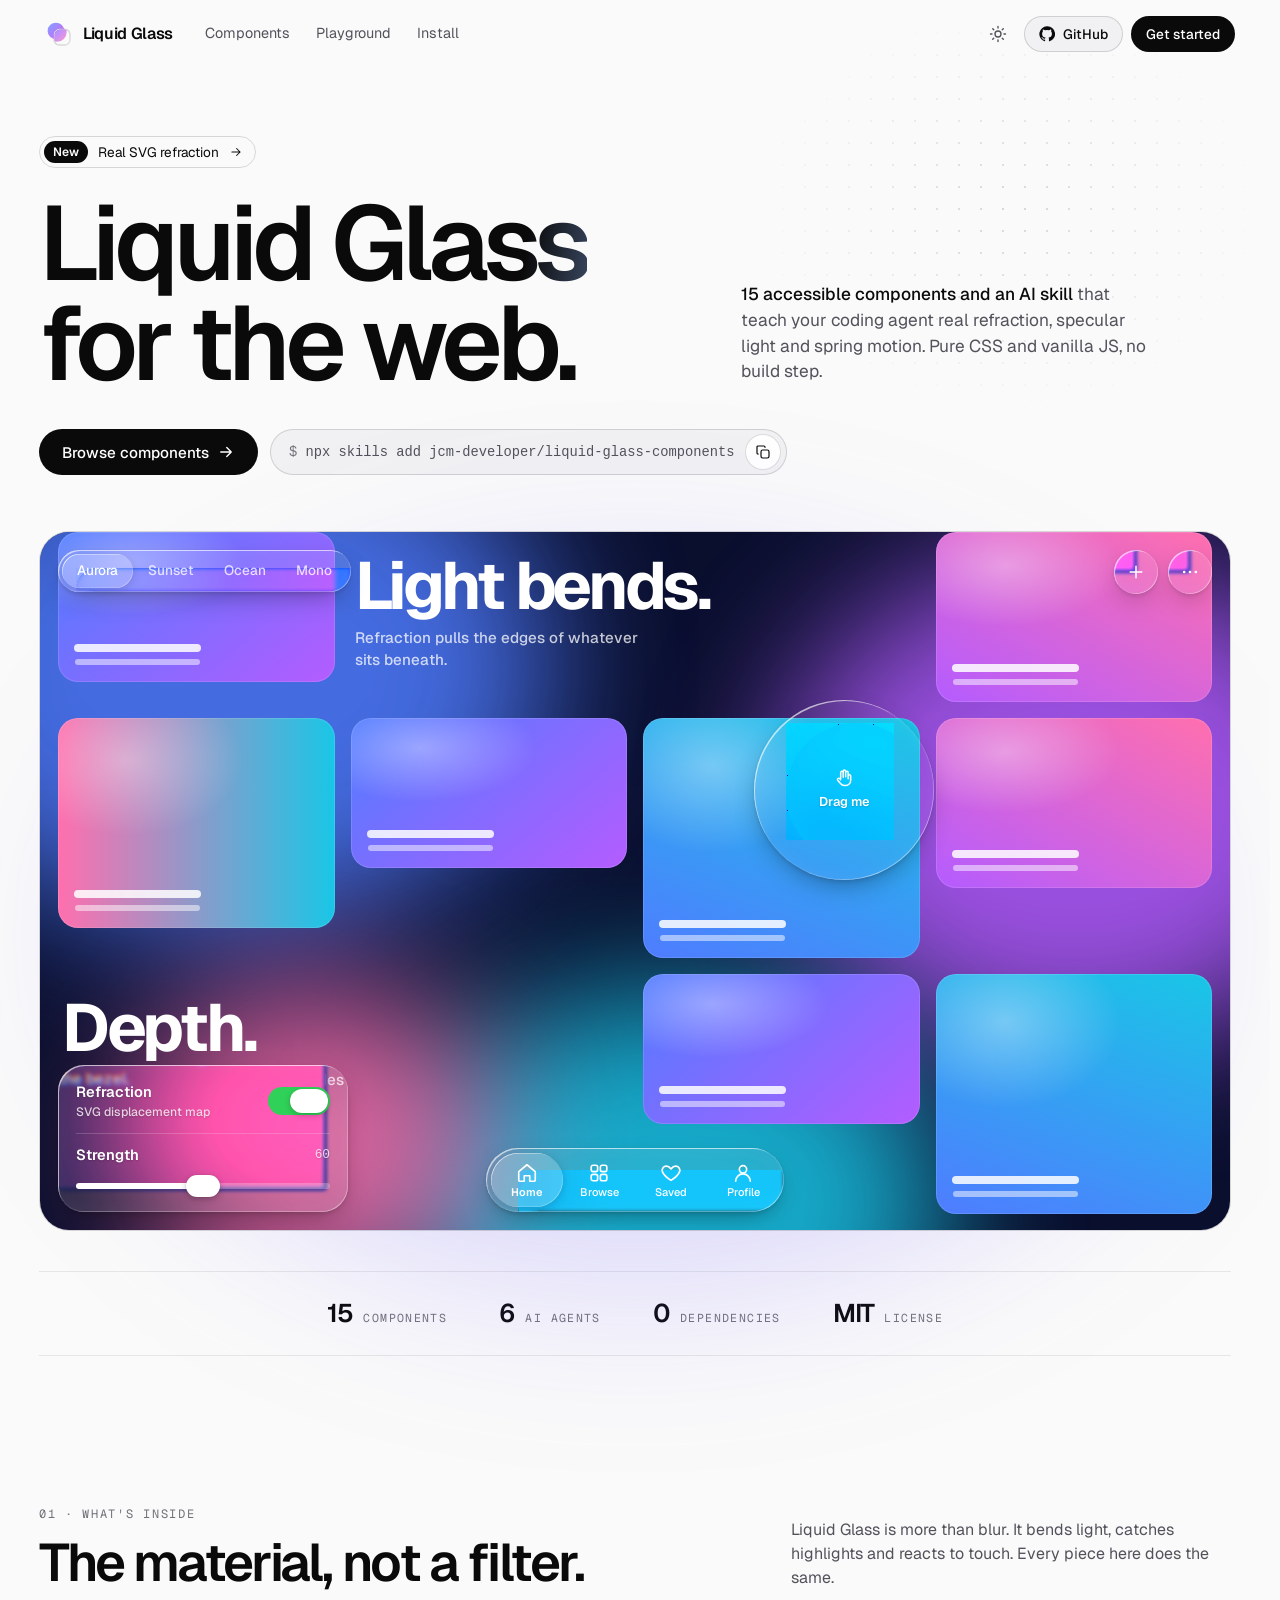
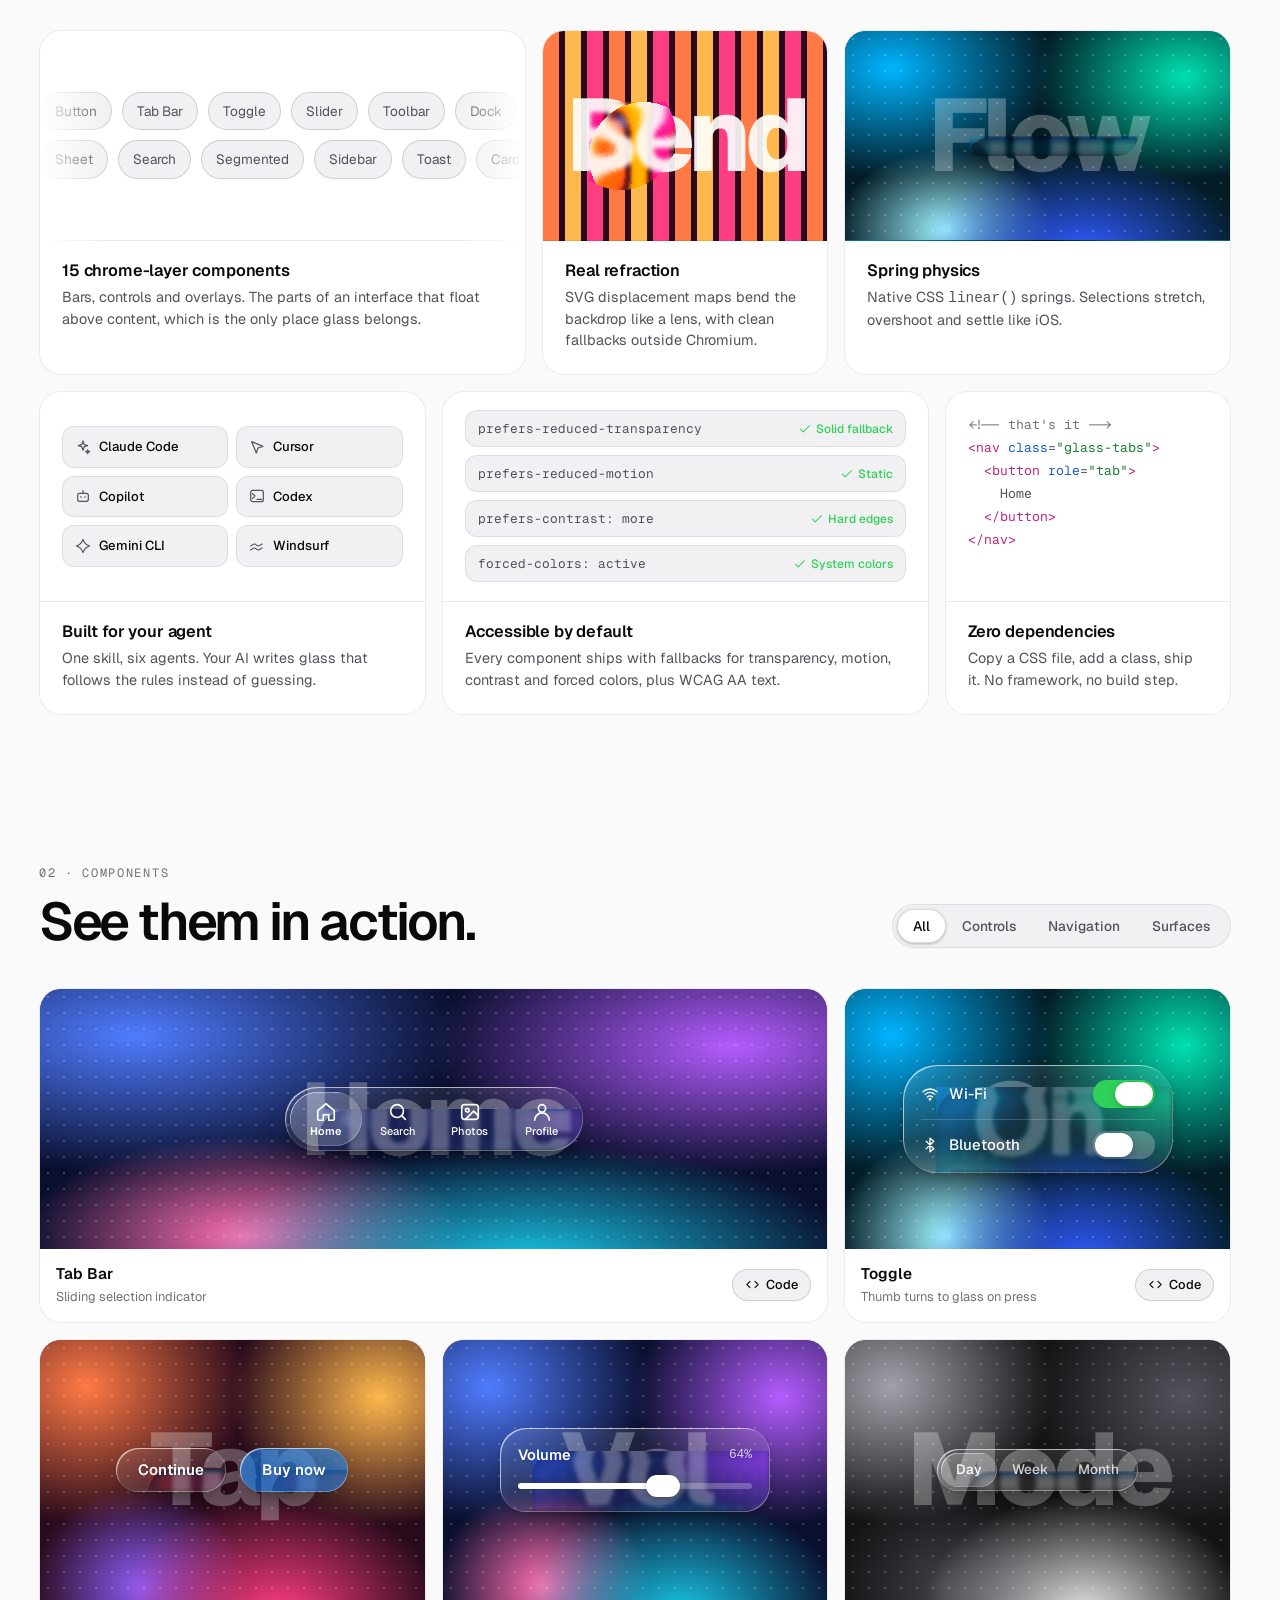
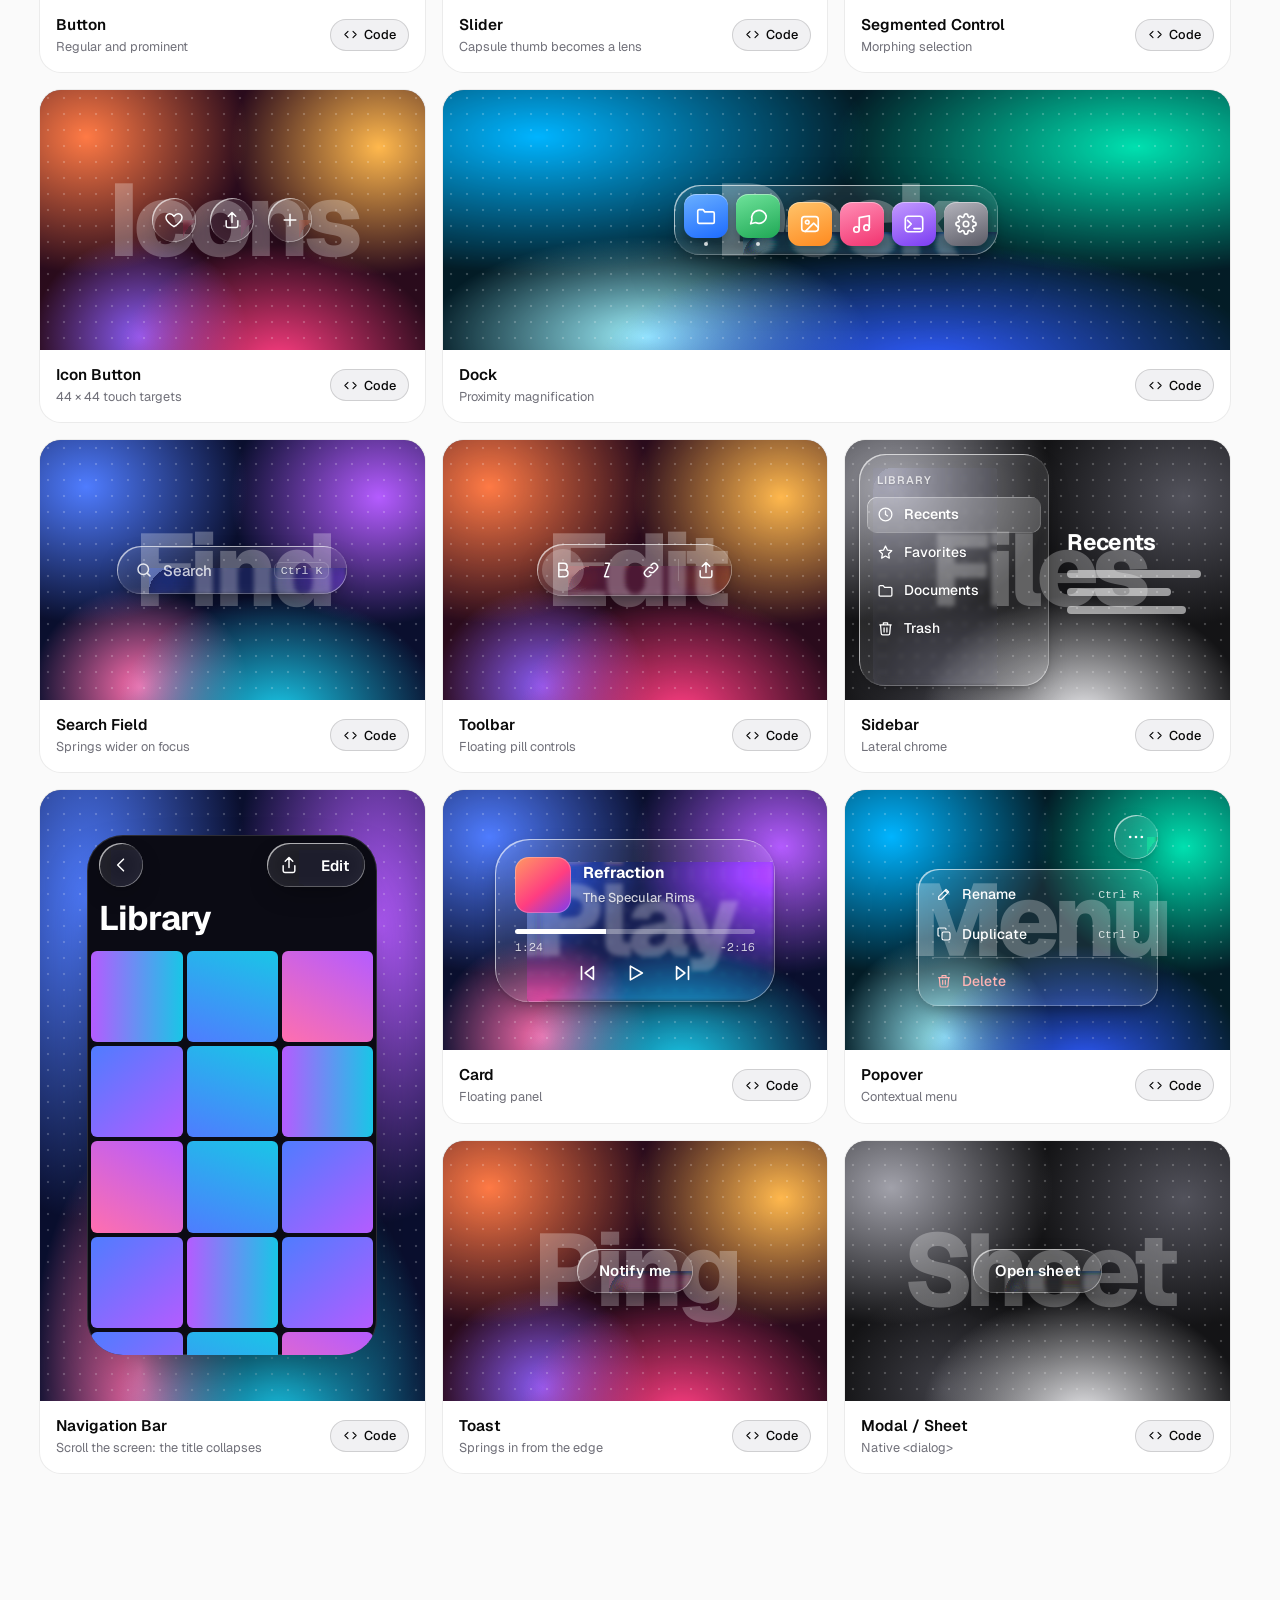
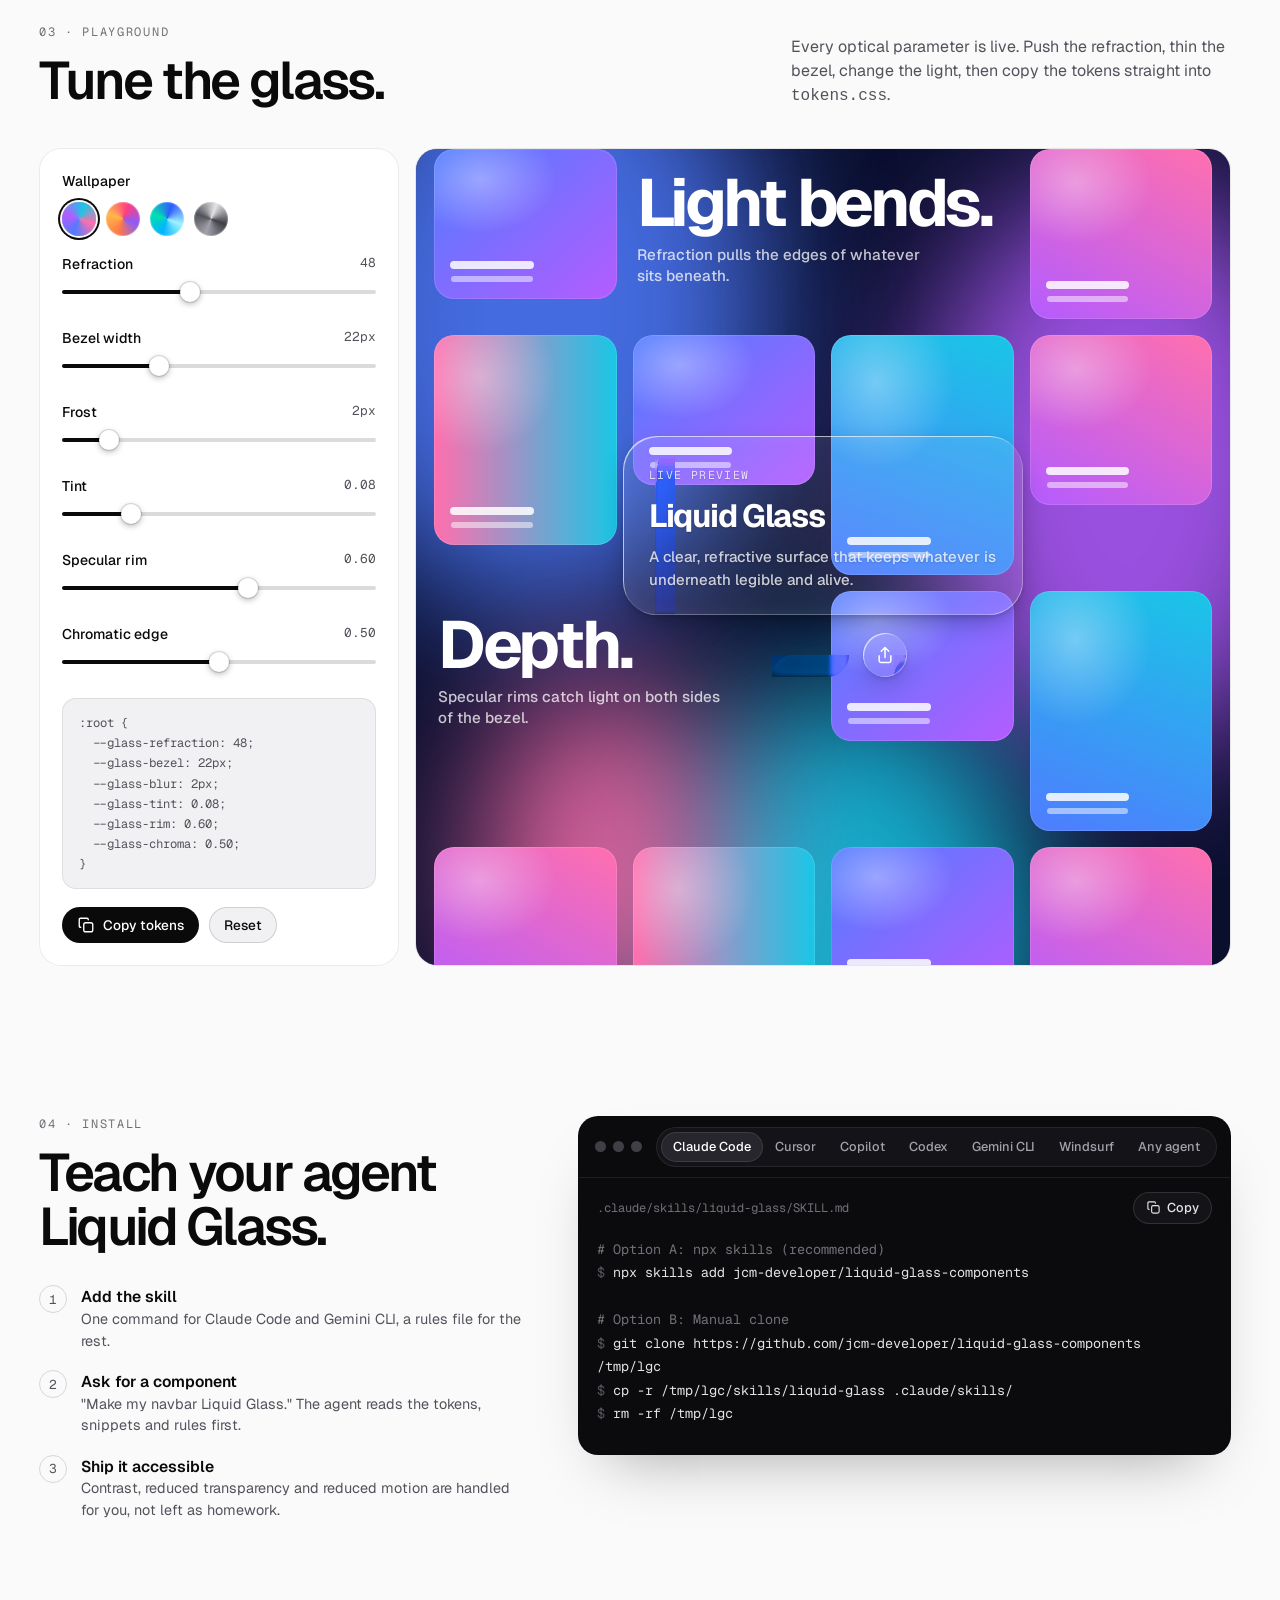
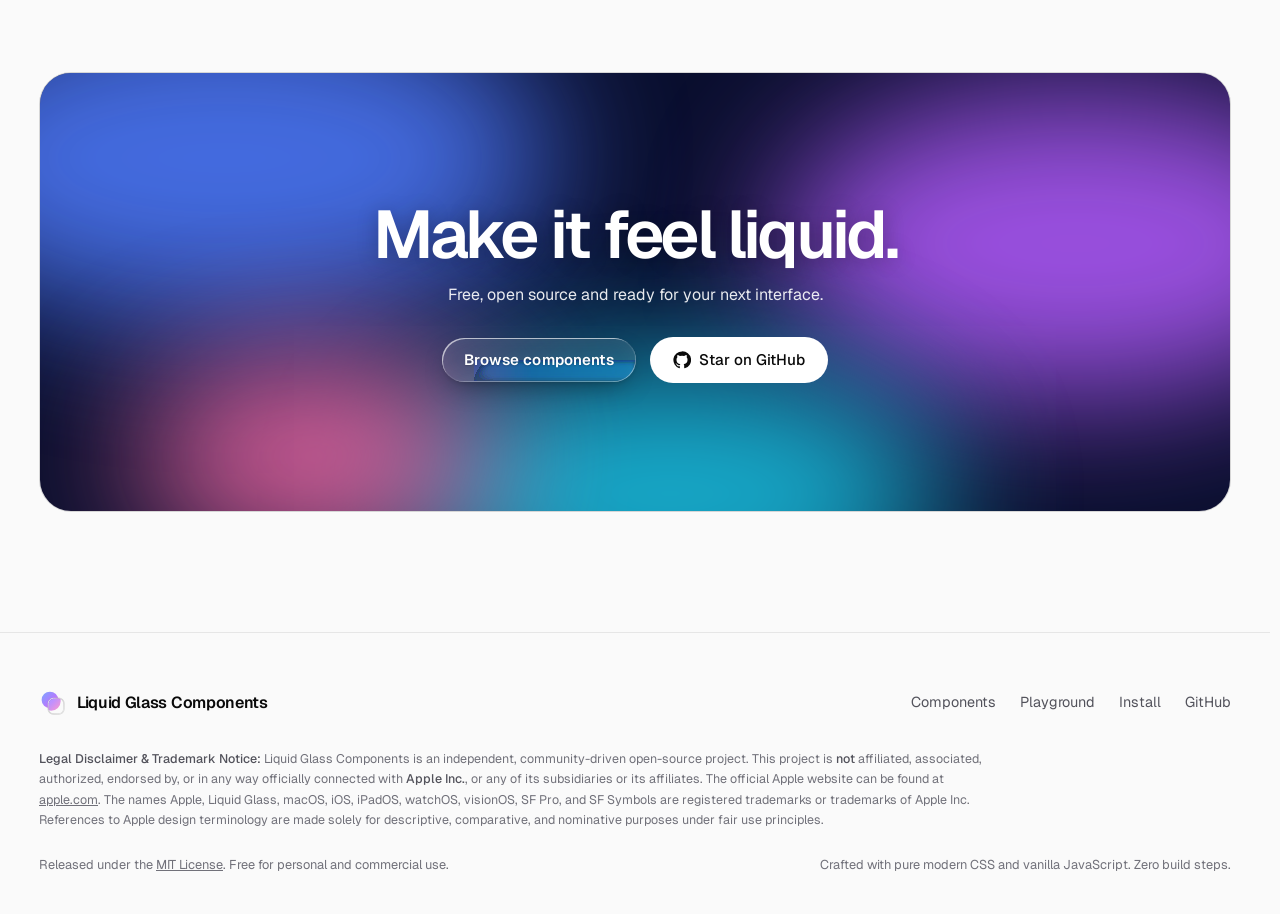
==== commit 98cbfe63: "feat: add navigation bar, fix tab contrast and polish landing (v2.1.0)" ====
--- a/site/index.html
+++ b/site/index.html
@@ -18,6 +18,7 @@
   <link rel="stylesheet" href="../skills/liquid-glass/snippets/glass-card.css">
   <link rel="stylesheet" href="../skills/liquid-glass/snippets/glass-dock.css">
   <link rel="stylesheet" href="../skills/liquid-glass/snippets/glass-modal.css">
+  <link rel="stylesheet" href="../skills/liquid-glass/snippets/glass-nav-bar.css">
   <link rel="stylesheet" href="../skills/liquid-glass/snippets/glass-popover.css">
   <link rel="stylesheet" href="../skills/liquid-glass/snippets/glass-search.css">
   <link rel="stylesheet" href="../skills/liquid-glass/snippets/glass-segmented.css">
@@ -37,6 +38,7 @@
       if (!t) t = matchMedia('(prefers-color-scheme: light)').matches ? 'light' : 'dark';
       document.documentElement.dataset.theme = t;
       document.documentElement.dataset.glassScheme = t;
+      document.querySelector('meta[name="theme-color"]').content = t === 'light' ? '#fafafa' : '#08080a';
     })();
   </script>
   <style>
@@ -56,6 +58,8 @@
       --focus: #4da3ff;
       --glow: rgba(110, 90, 255, 0.35);
       --logo-edge: rgba(255, 255, 255, 0.12);
+      --scroll-thumb: rgba(255, 255, 255, 0.18);
+      color-scheme: dark;
 
       --font: 'Geist', -apple-system, BlinkMacSystemFont, system-ui, 'Segoe UI', sans-serif;
       --mono: 'Geist Mono', ui-monospace, 'SF Mono', Menlo, Consolas, monospace;
@@ -80,6 +84,8 @@
       --focus: #0a6cff;
       --glow: rgba(110, 90, 255, 0.22);
       --logo-edge: rgba(0, 0, 0, 0.18);
+      --scroll-thumb: rgba(0, 0, 0, 0.2);
+      color-scheme: light;
     }
 
     /* Wallpaper palettes shared by every demo stage */
@@ -90,7 +96,12 @@
 
     /* ── Base ── */
     *, *::before, *::after { box-sizing: border-box; margin: 0; padding: 0; }
-    html { scroll-behavior: smooth; -webkit-text-size-adjust: 100%; }
+    html { scroll-behavior: smooth; -webkit-text-size-adjust: 100%; scrollbar-gutter: stable; }
+    /* Thin scrollbars in the page palette. Setting scrollbar-color turns off ::-webkit-scrollbar
+       in Chromium 121+, so the standard properties are the only styling used. */
+    html, .drawer pre, .term pre, .play-code { scrollbar-width: thin; scrollbar-color: var(--scroll-thumb) transparent; }
+    /* A modal owns the scroll, so the page behind it stops showing a second scrollbar. */
+    html:has(dialog[open]) { overflow: hidden; }
     body {
       background: var(--bg);
       color: var(--text);
@@ -130,13 +141,19 @@
     .btn-ghost:hover { border-color: var(--dim); }
     .btn-sm { height: 36px; padding: 0 14px; font-size: 0.85rem; }
     .btn-white { background: #fff; color: #0a0a0a; }
+    /* Icon-only secondary action: no outline at rest, so it never competes in shape with
+       the labelled pills next to it. It sits outside a pill group, never between pills. */
     .icon-btn {
-      width: 36px; height: 36px; border-radius: 10px;
+      width: 36px; height: 36px; flex: none; border-radius: 50%;
       display: grid; place-items: center;
-      background: transparent; border: 1px solid var(--line-2);
-      color: var(--text); cursor: pointer; transition: background 0.2s;
-    }
-    .icon-btn:hover { background: var(--bg-2); }
+      background: transparent; border: 0;
+      color: var(--muted); cursor: pointer;
+      transition: transform 0.5s var(--spring), background 0.2s, color 0.2s;
+    }
+    .icon-btn:hover { background: var(--bg-2); color: var(--text); }
+    .icon-btn:active { transform: scale(0.92); }
+    .icon-btn-sm { width: 32px; height: 32px; }
+    .icon-btn-sm .i { width: 16px; height: 16px; }
 
     /* ── Wallpapers ── */
     .wall { position: absolute; inset: 0; overflow: hidden; background: var(--w0); transition: background 0.8s; }
@@ -222,6 +239,22 @@
     .nav-actions { display: flex; align-items: center; gap: 8px; margin-left: auto; }
     .gh-btn .i { width: 16px; height: 16px; }
     .gh-stars:empty { display: none; }
+    .menu-btn { display: none; }
+    /* Mobile menu: a native popover, so Escape, light dismiss and the top layer come free. */
+    .nav-menu {
+      inset: 72px 16px auto auto; margin: 0;
+      width: min(260px, calc(100vw - 32px)); padding: 8px;
+      border: 1px solid var(--line); border-radius: 20px;
+      background: var(--nav-glass); color: var(--text);
+      -webkit-backdrop-filter: blur(18px) saturate(180%);
+      backdrop-filter: blur(18px) saturate(180%);
+      box-shadow: 0 20px 40px -16px rgba(0, 0, 0, 0.5);
+    }
+    .nav-menu:popover-open { display: flex; flex-direction: column; animation: menuIn 0.35s var(--ease); }
+    @keyframes menuIn { from { opacity: 0; transform: translateY(-8px) scale(0.98); } }
+    .nav-menu a:not(.btn) { display: flex; align-items: center; height: 44px; padding: 0 12px; border-radius: 12px; text-decoration: none; color: var(--muted); }
+    .nav-menu a:not(.btn):hover { background: var(--bg-2); color: var(--text); }
+    .nav-menu .btn { margin-top: 6px; }
     .theme-btn .i-sun { display: none; }
     [data-theme="light"] .theme-btn .i-sun { display: block; }
     [data-theme="light"] .theme-btn .i-moon { display: none; }
@@ -384,6 +417,21 @@
     .g-card { display: flex; flex-direction: column; }
     .g-card[hidden] { display: none; }
     .g-card.wide { grid-column: span 2; }
+    .g-card.tall { grid-row: span 2; }
+    .g-card.tall .g-stage { flex: 1; height: auto; min-height: 260px; }
+    /* A phone screen that scrolls under the navigation bar demo. */
+    .nb-phone {
+      position: relative; width: 290px; height: calc(100% - 44px); max-height: 520px; min-height: 380px;
+      overflow-y: auto; scrollbar-width: none; overscroll-behavior: contain;
+      border-radius: 36px; background: #0b0b14; color: #fff;
+      box-shadow: inset 0 0 0 1px rgba(255, 255, 255, 0.14), 0 30px 60px -24px rgba(0, 0, 0, 0.6);
+    }
+    .nb-phone::-webkit-scrollbar { display: none; }
+    .nb-grid { display: grid; grid-template-columns: repeat(3, 1fr); gap: 4px; padding: 0 4px 4px; }
+    .nb-grid i { aspect-ratio: 1; border-radius: 6px; background: linear-gradient(140deg, var(--w1), var(--w2)); }
+    .nb-grid i:nth-child(3n+2) { background: linear-gradient(200deg, var(--w3), var(--w1)); }
+    .nb-grid i:nth-child(4n+3) { background: linear-gradient(30deg, var(--w4), var(--w2)); }
+    .nb-grid i:nth-child(5n+1) { background: linear-gradient(90deg, var(--w2), var(--w3)); }
     .g-stage { height: 260px; display: grid; place-items: center; }
     .g-meta { display: flex; align-items: center; justify-content: space-between; gap: 12px; padding: 14px 16px 16px; }
     .g-meta h3 { font-size: 0.96rem; font-weight: 600; }
@@ -500,7 +548,7 @@
     @keyframes drawerIn { from { transform: translateX(40px); opacity: 0; } }
     .drawer-head { display: flex; align-items: center; gap: 10px; padding: 16px 18px; border-bottom: 1px solid var(--line); }
     .drawer-head h3 { flex: 1; min-width: 0; font: 500 0.92rem var(--mono); overflow: hidden; text-overflow: ellipsis; white-space: nowrap; }
-    .drawer pre { flex: 1; margin: 0; padding: 20px; overflow: auto; font: 0.8rem/1.7 var(--mono); color: var(--muted); white-space: pre; }
+    .drawer pre { flex: 1; margin: 0; padding: 20px; overflow: auto; font: 0.8rem/1.7 var(--mono); color: var(--muted); white-space: pre-wrap; overflow-wrap: anywhere; }
 
     /* ── Scroll reveals (progressive: content is visible without support) ── */
     @supports (animation-timeline: view()) {
@@ -523,8 +571,12 @@
       .feed-set { grid-template-columns: repeat(3, 1fr); }
     }
     @media (max-width: 760px) {
-      .nav-links, .gh-label, .nav-cta { display: none; }
+      .nav-links, .gh-label, .gh-stars, .nav-cta { display: none; }
+      .menu-btn { display: grid; }
       .nav-in { gap: 12px; }
+      /* Without its label, GitHub becomes an icon action like the theme button beside it. */
+      .gh-btn { width: 36px; padding: 0; border-color: transparent; background: transparent; color: var(--muted); }
+      .gh-btn:hover { border-color: transparent; background: var(--bg-2); color: var(--text); }
     }
     @media (max-width: 640px) {
       .wrap { padding: 0 16px; }
@@ -541,6 +593,11 @@
       .bento .card, .bento .card.full-md { grid-column: span 12; }
       .gallery { grid-template-columns: 1fr; }
       .g-card.wide { grid-column: auto; }
+      .g-card.tall { grid-row: auto; }
+      .g-card.tall .g-stage { min-height: 460px; }
+      /* The four filters fit a 360px screen; narrower ones scroll instead of overflowing. */
+      .sec-head .filters { overflow-x: auto; scrollbar-width: none; }
+      .sec-head .filters button { padding: 0 12px; font-size: 0.82rem; }
       .g-stage--side .glass-sidebar { width: 160px; }
       .play-stage { min-height: 440px; }
       .cta { height: 460px; margin-top: 110px; border-radius: 24px; }
@@ -611,6 +668,8 @@
     <symbol id="i-prev" viewBox="0 0 24 24"><path d="M19 5v14l-9-7zM6 5v14"/></symbol>
     <symbol id="i-next" viewBox="0 0 24 24"><path d="M5 5v14l9-7zM18 5v14"/></symbol>
     <symbol id="i-code" viewBox="0 0 24 24"><path d="m8 7-5 5 5 5M16 7l5 5-5 5"/></symbol>
+    <symbol id="i-back" viewBox="0 0 24 24"><path d="M15 5l-7 7 7 7"/></symbol>
+    <symbol id="i-menu" viewBox="0 0 24 24"><path d="M4 8h16M4 16h16"/></symbol>
     <symbol id="i-x" viewBox="0 0 24 24"><path d="M6 6l12 12M18 6 6 18"/></symbol>
     <symbol id="i-hand" viewBox="0 0 24 24"><path d="M8 13V5.5a1.5 1.5 0 0 1 3 0V11M11 10.5V4a1.5 1.5 0 0 1 3 0v6.5M14 10.5V5.5a1.5 1.5 0 0 1 3 0V13M17 9.5a1.5 1.5 0 0 1 3 0V15a6 6 0 0 1-6 6h-1.5a6 6 0 0 1-4.7-2.3L4.4 14.6a1.5 1.5 0 0 1 2.3-1.9L8 14"/></symbol>
     <symbol id="i-bell" viewBox="0 0 24 24"><path d="M6 16V11a6 6 0 0 1 12 0v5l1.5 2h-15zM10 21h4"/></symbol>
@@ -639,19 +698,26 @@
         <a href="#install">Install</a>
       </nav>
       <div class="nav-actions">
+        <button class="icon-btn theme-btn" id="theme-btn" type="button" aria-label="Toggle light and dark theme">
+          <svg class="i i-moon"><use href="#i-moon"/></svg>
+          <svg class="i i-sun"><use href="#i-sun"/></svg>
+        </button>
         <a class="btn btn-ghost btn-sm gh-btn" href="https://github.com/jcm-developer/liquid-glass-components" target="_blank" rel="noopener noreferrer" aria-label="GitHub repository">
           <svg class="i"><use href="#i-github"/></svg>
           <span class="gh-label">GitHub</span>
           <span class="gh-stars" id="gh-stars-nav"></span>
         </a>
-        <button class="icon-btn theme-btn" id="theme-btn" type="button" aria-label="Toggle light and dark theme">
-          <svg class="i i-moon"><use href="#i-moon"/></svg>
-          <svg class="i i-sun"><use href="#i-sun"/></svg>
-        </button>
         <a class="btn btn-primary btn-sm nav-cta" href="#install">Get started</a>
+        <button class="icon-btn menu-btn" type="button" popovertarget="nav-menu" aria-label="Menu"><svg class="i"><use href="#i-menu"/></svg></button>
       </div>
     </div>
   </header>
+  <nav class="nav-menu" id="nav-menu" popover aria-label="Mobile">
+    <a href="#components">Components</a>
+    <a href="#playground">Playground</a>
+    <a href="#install">Install</a>
+    <a class="btn btn-primary btn-sm" href="#install">Get started</a>
+  </nav>
 
   <main>
     <!-- ── Hero ── -->
@@ -666,7 +732,7 @@
             </h1>
           </div>
           <div class="hero-side">
-            <p><strong>14 accessible components and an AI skill</strong> that teach your coding agent real refraction, specular light and spring motion. Pure CSS and vanilla JS, no build step.</p>
+            <p><strong>15 accessible components and an AI skill</strong> that teach your coding agent real refraction, specular light and spring motion. Pure CSS and vanilla JS, no build step.</p>
           </div>
         </div>
 
@@ -733,7 +799,7 @@
         </div>
 
         <div class="stats" aria-label="Project facts">
-          <div class="stat"><b>14</b><span>Components</span></div>
+          <div class="stat"><b>15</b><span>Components</span></div>
           <div class="stat"><b>6</b><span>AI agents</span></div>
           <div class="stat"><b>0</b><span>Dependencies</span></div>
           <div class="stat" id="stat-stars" hidden><b id="gh-stars"></b><span>GitHub stars</span></div>
@@ -756,15 +822,15 @@
         <article class="card spot reveal" style="--s:5">
           <div class="b-vis marquee" aria-hidden="true">
             <div class="mq">
-              <span class="chip">Button</span><span class="chip">Tab Bar</span><span class="chip">Toggle</span><span class="chip">Slider</span><span class="chip">Toolbar</span><span class="chip">Dock</span><span class="chip">Popover</span>
-              <span class="chip">Button</span><span class="chip">Tab Bar</span><span class="chip">Toggle</span><span class="chip">Slider</span><span class="chip">Toolbar</span><span class="chip">Dock</span><span class="chip">Popover</span>
+              <span class="chip">Button</span><span class="chip">Tab Bar</span><span class="chip">Toggle</span><span class="chip">Slider</span><span class="chip">Toolbar</span><span class="chip">Dock</span><span class="chip">Popover</span><span class="chip">Nav Bar</span>
+              <span class="chip">Button</span><span class="chip">Tab Bar</span><span class="chip">Toggle</span><span class="chip">Slider</span><span class="chip">Toolbar</span><span class="chip">Dock</span><span class="chip">Popover</span><span class="chip">Nav Bar</span>
             </div>
             <div class="mq rev">
               <span class="chip">Sheet</span><span class="chip">Search</span><span class="chip">Segmented</span><span class="chip">Sidebar</span><span class="chip">Toast</span><span class="chip">Card</span><span class="chip">Icon Button</span>
               <span class="chip">Sheet</span><span class="chip">Search</span><span class="chip">Segmented</span><span class="chip">Sidebar</span><span class="chip">Toast</span><span class="chip">Card</span><span class="chip">Icon Button</span>
             </div>
           </div>
-          <div class="b-txt"><h3>14 chrome-layer components</h3><p>Bars, controls and overlays. The parts of an interface that float above content, which is the only place glass belongs.</p></div>
+          <div class="b-txt"><h3>15 chrome-layer components</h3><p>Bars, controls and overlays. The parts of an interface that float above content, which is the only place glass belongs.</p></div>
         </article>
 
         <article class="card spot reveal" style="--s:3">
@@ -906,7 +972,7 @@
           <footer class="g-meta"><div><h3>Icon Button</h3><p>44 × 44 touch targets</p></div><button class="code-btn" type="button" data-file="glass-button.css"><svg class="i"><use href="#i-code"/></svg>Code</button></footer>
         </article>
 
-        <article class="card spot g-card" data-cat="navigation">
+        <article class="card spot g-card wide" data-cat="navigation">
           <div class="g-stage wall-mini glass-demo" data-wall="ocean" data-glass-scheme="dark" data-word="Dock">
             <nav class="glass-dock" aria-label="Example dock" data-refract data-refract-bezel="20">
               <button class="glass-dock__item" type="button" aria-label="Files" data-tooltip="Files"><span class="glass-dock__icon-box" style="--glass-dock-icon: linear-gradient(160deg, #6ab0ff, #1d6bff)"><svg viewBox="0 0 24 24" aria-hidden="true"><use href="#i-folder"/></svg></span><span class="glass-dock__dot" aria-hidden="true"></span></button>
@@ -958,6 +1024,26 @@
             <div class="side-content" aria-hidden="true"><b>Recents</b><span style="width:90%"></span><span style="width:70%"></span><span style="width:80%"></span></div>
           </div>
           <footer class="g-meta"><div><h3>Sidebar</h3><p>Lateral chrome</p></div><button class="code-btn" type="button" data-file="glass-sidebar.css"><svg class="i"><use href="#i-code"/></svg>Code</button></footer>
+        </article>
+
+        <article class="card spot g-card tall" data-cat="navigation">
+          <div class="g-stage wall-mini glass-demo" data-wall="aurora" data-glass-scheme="dark" data-word="Nav">
+            <div class="nb-phone" tabindex="0" role="region" aria-label="Navigation bar demo, scroll to collapse the title">
+              <header class="glass-nav-bar">
+                <div class="glass-nav-bar__group" data-refract data-refract-bezel="14">
+                  <button class="glass-nav-bar__btn" type="button" aria-label="Back"><svg viewBox="0 0 24 24" aria-hidden="true"><use href="#i-back"/></svg></button>
+                </div>
+                <span class="glass-nav-bar__title" aria-hidden="true">Library</span>
+                <div class="glass-nav-bar__group" data-refract data-refract-bezel="14">
+                  <button class="glass-nav-bar__btn" type="button" aria-label="Share"><svg viewBox="0 0 24 24" aria-hidden="true"><use href="#i-share"/></svg></button>
+                  <button class="glass-nav-bar__btn glass-nav-bar__btn--text" type="button">Edit</button>
+                </div>
+              </header>
+              <h4 class="glass-nav-bar__large-title">Library</h4>
+              <div class="nb-grid" aria-hidden="true"><i></i><i></i><i></i><i></i><i></i><i></i><i></i><i></i><i></i><i></i><i></i><i></i><i></i><i></i><i></i></div>
+            </div>
+          </div>
+          <footer class="g-meta"><div><h3>Navigation Bar</h3><p>Scroll the screen: the title collapses</p></div><button class="code-btn" type="button" data-file="glass-nav-bar.css"><svg class="i"><use href="#i-code"/></svg>Code</button></footer>
         </article>
 
         <article class="card spot g-card" data-cat="surfaces">
@@ -1152,7 +1238,7 @@
       <h3 id="drawer-title">glass-button.css</h3>
       <button class="code-btn" type="button" id="drawer-copy"><svg class="i ic-copy"><use href="#i-copy"/></svg><svg class="i ic-check"><use href="#i-check"/></svg>Copy</button>
       <a class="code-btn" id="drawer-gh" href="#" target="_blank" rel="noopener noreferrer"><svg class="i"><use href="#i-github"/></svg>GitHub</a>
-      <button class="icon-btn" type="button" id="drawer-close" aria-label="Close"><svg class="i"><use href="#i-x"/></svg></button>
+      <button class="icon-btn icon-btn-sm" type="button" id="drawer-close" aria-label="Close"><svg class="i"><use href="#i-x"/></svg></button>
     </div>
     <pre id="drawer-code"></pre>
   </dialog>
@@ -1636,8 +1722,26 @@
       root.dataset.theme = theme;
       // Page-level glass (toast, sheet) follows the page; the stages pin their own scheme.
       root.dataset.glassScheme = theme;
+      $('meta[name="theme-color"]').content = theme === 'light' ? '#fafafa' : '#08080a';
       try { localStorage.setItem('lg-theme', theme); } catch (err) {}
     });
+
+    const navMenu = $('#nav-menu');
+    $$('a', navMenu).forEach(a => a.addEventListener('click', () => navMenu.hidePopover()));
+
+    /**
+     * Tells whether the visitor is on an Apple platform, where shortcuts use the Command key.
+     *
+     * @return {boolean} True on macOS, iOS and iPadOS.
+     */
+    function isApplePlatform() {
+      const platform = (navigator.userAgentData && navigator.userAgentData.platform) || navigator.platform || '';
+      return /mac|iphone|ipad/i.test(platform);
+    }
+    // Demo shortcuts are written for macOS; everyone else reads Ctrl.
+    if (!isApplePlatform()) {
+      $$('.glass-search__kbd, .glass-popover__kbd').forEach(k => { k.textContent = k.textContent.replace('⌘', 'Ctrl '); });
+    }
 
     fetch('https://api.github.com/repos/' + REPO)
       .then(r => (r.ok ? r.json() : null))
--- a/skills/liquid-glass/snippets/tokens.css
+++ b/skills/liquid-glass/snippets/tokens.css
@@ -1,7 +1,7 @@
 /**
  * Liquid Glass design tokens.
  *
- * Liquid Glass Components v2.0.0. Load before any component snippet.
+ * Liquid Glass Components v2.1.0. Load before any component snippet.
  *
  * The material has three layers:
  *   1. Refraction: an SVG displacement map that bends the backdrop at the bezel
@@ -35,7 +35,7 @@
   /* Content on glass */
   --glass-text-primary: #ffffff;
   --glass-text-secondary: rgb(255 255 255 / 0.78);
-  --glass-text-selected: #8cc8ff;
+  --glass-text-selected: #ffffff;
   --glass-text-shadow: 0 1px 2px rgb(0 0 0 / 0.18);
   --glass-fill: rgb(255 255 255 / 0.2);          /* selected item inside glass */
   --glass-fill-hover: rgb(255 255 255 / 0.14);   /* hovered item inside glass */
@@ -133,7 +133,7 @@
   --glass-rim: 0.6;
   --glass-text-primary: #ffffff;
   --glass-text-secondary: rgb(255 255 255 / 0.78);
-  --glass-text-selected: #8cc8ff;
+  --glass-text-selected: #ffffff;
   --glass-text-shadow: 0 1px 2px rgb(0 0 0 / 0.18);
   --glass-fill: rgb(255 255 255 / 0.2);
   --glass-fill-hover: rgb(255 255 255 / 0.14);
@@ -176,7 +176,7 @@
   .glass-surface, .glass-btn, .glass-card, .glass-tabs, .glass-toolbar,
   .glass-segmented, .glass-search, .glass-sidebar, .glass-dock,
   .glass-popover, .glass-toast, .glass-modal__panel, .glass-slider-wrap,
-  .glass-toggle
+  .glass-toggle, .glass-nav-bar__group
 ) {
   --glass-bg: rgb(var(--glass-tint-rgb) / var(--glass-tint));
   --glass-bg-hover: rgb(var(--glass-tint-rgb) / calc(var(--glass-tint) + 0.06));
--- a/skills/liquid-glass/snippets/glass-surface.css
+++ b/skills/liquid-glass/snippets/glass-surface.css
@@ -1,7 +1,7 @@
 /**
  * Base Liquid Glass material: tint, frost, specular rims and an optional pointer sheen.
  *
- * Liquid Glass Components v2.0.0. Requires tokens.css.
+ * Liquid Glass Components v2.1.0. Requires tokens.css.
  *
  * Usage:
  *   <div class="glass-surface" data-refract>
--- a/skills/liquid-glass/snippets/glass-button.css
+++ b/skills/liquid-glass/snippets/glass-button.css
@@ -1,7 +1,7 @@
 /**
  * Glass button with regular, prominent, icon, small and plain variants.
  *
- * Liquid Glass Components v2.0.0. Requires tokens.css. Optional: liquid-glass.js (refraction, press highlight).
+ * Liquid Glass Components v2.1.0. Requires tokens.css. Optional: liquid-glass.js (refraction, press highlight).
  *
  * Usage:
  *   <button class="glass-btn" type="button" data-refract>Continue</button>
--- a/skills/liquid-glass/snippets/glass-card.css
+++ b/skills/liquid-glass/snippets/glass-card.css
@@ -1,7 +1,7 @@
 /**
  * Floating glass panel for players, widgets and inspectors.
  *
- * Liquid Glass Components v2.0.0. Requires tokens.css. Optional: liquid-glass.js (refraction, sheen).
+ * Liquid Glass Components v2.1.0. Requires tokens.css. Optional: liquid-glass.js (refraction, sheen).
  *
  * Usage:
  *   <div class="glass-card glass-sheen" role="region" aria-label="Now playing" data-refract data-refract-bezel="22">
--- a/skills/liquid-glass/snippets/glass-dock.css
+++ b/skills/liquid-glass/snippets/glass-dock.css
@@ -1,7 +1,7 @@
 /**
  * Dock with flat app icons and proximity magnification.
  *
- * Liquid Glass Components v2.0.0. Requires tokens.css. Optional: liquid-glass.js (proximity magnification, refraction).
+ * Liquid Glass Components v2.1.0. Requires tokens.css. Optional: liquid-glass.js (proximity magnification, refraction).
  *
  * Usage:
  *   <nav class="glass-dock" aria-label="Dock" data-refract data-refract-bezel="20">
--- a/skills/liquid-glass/snippets/glass-modal.css
+++ b/skills/liquid-glass/snippets/glass-modal.css
@@ -1,7 +1,7 @@
 /**
  * Modal dialog and bottom sheet built on the native <dialog> element.
  *
- * Liquid Glass Components v2.0.0. Requires tokens.css, glass-button.css. Optional: liquid-glass.js (refraction).
+ * Liquid Glass Components v2.1.0. Requires tokens.css, glass-button.css. Optional: liquid-glass.js (refraction).
  *
  * Usage:
  *   <dialog class="glass-modal" aria-labelledby="modal-title">
--- a/skills/liquid-glass/snippets/glass-nav-bar.css
+++ b/skills/liquid-glass/snippets/glass-nav-bar.css
@@ -0,0 +1,198 @@
+/**
+ * Screen navigation bar: glass button groups over a clear bar, a large title that collapses
+ * into the bar on scroll, and a scroll-edge fade that keeps the groups legible.
+ *
+ * Liquid Glass Components v2.1.0. Requires tokens.css. Optional: liquid-glass.js (collapsing title, scroll edge).
+ *
+ * Usage:
+ *   <header class="glass-nav-bar">
+ *     <div class="glass-nav-bar__group" data-refract>
+ *       <button class="glass-nav-bar__btn" type="button" aria-label="Back"><svg viewBox="0 0 24 24" aria-hidden="true">…</svg></button>
+ *     </div>
+ *     <span class="glass-nav-bar__title" aria-hidden="true">Library</span>
+ *     <div class="glass-nav-bar__group" data-refract>
+ *       <button class="glass-nav-bar__btn" type="button" aria-label="Share"><svg viewBox="0 0 24 24" aria-hidden="true">…</svg></button>
+ *       <button class="glass-nav-bar__btn glass-nav-bar__btn--text" type="button">Edit</button>
+ *     </div>
+ *   </header>
+ *   <h1 class="glass-nav-bar__large-title">Library</h1>
+ *   …scrolling content…
+ *
+ *   <!-- Compact: no large title, the title always shows in the bar -->
+ *   <header class="glass-nav-bar glass-nav-bar--compact">…</header>
+ *
+ *   The bar itself is clear; only the groups are glass, and the buttons inside them are flat
+ *   (no glass on glass). Put the large title first in the content that scrolls under the bar.
+ *   liquid-glass.js watches the nearest scrollable ancestor (or the window) and sets
+ *   is-scrolled (scroll edge on) and is-collapsed (title moves into the bar). Without it the
+ *   scroll edge stays on and the title stays in the content; use --compact to show the title
+ *   in the bar as well.
+ *   For a website header with a brand and links, use glass-toolbar--fixed instead.
+ */
+
+/* ── Base ── */
+
+.glass-nav-bar {
+  position: sticky;
+  top: 0;
+  z-index: 40;
+  isolation: isolate;
+  display: grid;
+  grid-template-columns: 1fr auto 1fr;
+  align-items: center;
+  gap: var(--glass-gap);
+  min-height: 60px;
+  padding: 8px var(--glass-padding-md);
+  color: var(--glass-text-primary);
+  font-family: var(--glass-font-sans);
+}
+
+/* Scroll edge: a tinted fade, not a second glass layer, so the groups stay the only glass. */
+.glass-nav-bar::before {
+  content: "";
+  position: absolute;
+  inset: 0 0 -24px;
+  z-index: -1;
+  background: linear-gradient(
+    to bottom,
+    color-mix(in srgb, var(--glass-solid-bg) 96%, transparent) calc(100% - 24px),
+    transparent
+  );
+  opacity: 0;
+  pointer-events: none;
+  transition: opacity var(--glass-duration-normal) var(--glass-easing-smooth);
+}
+.glass-nav-bar.is-scrolled::before { opacity: 1; }
+
+/* Without liquid-glass.js nothing reports the scroll, so the edge stays on like a classic bar. */
+.glass-nav-bar:not(.is-enhanced)::before { opacity: 1; }
+
+.glass-nav-bar__group {
+  position: relative;
+  isolation: isolate;
+  display: inline-flex;
+  align-items: center;
+  gap: 2px;
+  padding: 4px;
+  border-radius: var(--glass-radius-pill);
+  background: var(--glass-bg);
+  -webkit-backdrop-filter: blur(var(--glass-blur-fallback)) saturate(var(--glass-saturation));
+  backdrop-filter: blur(var(--glass-blur-fallback)) saturate(var(--glass-saturation));
+  box-shadow: var(--glass-shadow-rim), var(--glass-shadow);
+  outline: 1px solid transparent;
+  outline-offset: -1px;
+  color: var(--glass-text-primary);
+  text-shadow: var(--glass-text-shadow);
+  grid-row: 1;
+}
+.glass-nav-bar > .glass-nav-bar__group:first-child { grid-column: 1; justify-self: start; }
+.glass-nav-bar > .glass-nav-bar__group:last-child { grid-column: 3; justify-self: end; }
+
+.glass-nav-bar__btn {
+  display: grid;
+  place-items: center;
+  min-width: 36px;
+  height: 36px;
+  padding: 0;
+  border: 0;
+  border-radius: var(--glass-radius-pill);
+  background: none;
+  color: inherit;
+  font: var(--glass-font-weight-heading) 0.9375rem/1 var(--glass-font-sans);
+  cursor: pointer;
+  -webkit-tap-highlight-color: transparent;
+  transition: background var(--glass-duration-fast), scale var(--glass-duration-spring) var(--glass-easing-spring);
+}
+.glass-nav-bar__btn:hover { background: var(--glass-fill-hover); }
+.glass-nav-bar__btn:active { scale: var(--glass-press-scale); }
+.glass-nav-bar__btn:disabled { opacity: 0.4; cursor: default; }
+.glass-nav-bar__btn--text { padding: 0 12px; }
+
+.glass-nav-bar__btn svg {
+  width: 20px;
+  height: 20px;
+  stroke: currentColor;
+  stroke-width: 1.8;
+  stroke-linecap: round;
+  stroke-linejoin: round;
+  fill: none;
+}
+
+.glass-nav-bar__btn:focus-visible {
+  outline: 2px solid #000000;
+  outline-offset: 1px;
+  box-shadow: var(--glass-focus-ring);
+}
+
+.glass-nav-bar__title {
+  grid-row: 1;
+  grid-column: 2;
+  min-width: 0;
+  overflow: hidden;
+  text-overflow: ellipsis;
+  white-space: nowrap;
+  font-size: 1.0625rem;
+  font-weight: var(--glass-font-weight-heading);
+  text-shadow: var(--glass-text-shadow);
+  opacity: 0;
+  translate: 0 6px;
+  transition:
+    opacity var(--glass-duration-normal) var(--glass-easing-smooth),
+    translate var(--glass-duration-spring) var(--glass-easing-spring);
+}
+.glass-nav-bar.is-collapsed .glass-nav-bar__title { opacity: 1; translate: 0 0; }
+
+/* Content layer: the large title scrolls with the page, it is not glass. */
+.glass-nav-bar__large-title {
+  margin: 4px 0 12px;
+  padding: 0 var(--glass-padding-md);
+  font: 700 2.125rem/1.15 var(--glass-font-sans);
+  letter-spacing: -0.02em;
+}
+
+/* ── Variants ── */
+
+.glass-nav-bar--compact .glass-nav-bar__title { opacity: 1; translate: 0 0; }
+
+/* ── Accessibility ── */
+@media (prefers-reduced-transparency: reduce) {
+  .glass-nav-bar__group {
+    background: var(--glass-solid-bg);
+    color: var(--glass-solid-text);
+    -webkit-backdrop-filter: none !important;
+    backdrop-filter: none !important;
+    outline-color: var(--glass-solid-border);
+    text-shadow: none;
+  }
+  .glass-nav-bar::before { inset: 0; background: var(--glass-solid-bg); }
+}
+
+@media (prefers-contrast: more) {
+  .glass-nav-bar__group {
+    background: var(--glass-solid-bg);
+    color: var(--glass-solid-text);
+    outline: 2px solid currentColor;
+    box-shadow: none;
+    text-shadow: none;
+  }
+  .glass-nav-bar::before { inset: 0; background: var(--glass-solid-bg); }
+  .glass-nav-bar__title { text-shadow: none; }
+}
+
+@media (prefers-reduced-motion: reduce) {
+  .glass-nav-bar::before,
+  .glass-nav-bar__btn,
+  .glass-nav-bar__title { transition: none; }
+}
+
+@media (forced-colors: active) {
+  .glass-nav-bar__group {
+    background: Canvas;
+    color: CanvasText;
+    outline: 1px solid CanvasText;
+    -webkit-backdrop-filter: none !important;
+    backdrop-filter: none !important;
+    box-shadow: none;
+  }
+  .glass-nav-bar::before { inset: 0; background: Canvas; }
+}
--- a/skills/liquid-glass/snippets/glass-popover.css
+++ b/skills/liquid-glass/snippets/glass-popover.css
@@ -1,7 +1,7 @@
 /**
  * Contextual menu that springs open from its trigger.
  *
- * Liquid Glass Components v2.0.0. Requires tokens.css. Optional: liquid-glass.js (refraction).
+ * Liquid Glass Components v2.1.0. Requires tokens.css. Optional: liquid-glass.js (refraction).
  *
  * Usage:
  *   <div class="glass-popover-anchor">
--- a/skills/liquid-glass/snippets/glass-search.css
+++ b/skills/liquid-glass/snippets/glass-search.css
@@ -1,7 +1,7 @@
 /**
  * Search pill that springs wider on focus.
  *
- * Liquid Glass Components v2.0.0. Requires tokens.css. Optional: liquid-glass.js (refraction).
+ * Liquid Glass Components v2.1.0. Requires tokens.css. Optional: liquid-glass.js (refraction).
  *
  * Usage:
  *   <div class="glass-search" role="search" data-refract>
--- a/skills/liquid-glass/snippets/glass-segmented.css
+++ b/skills/liquid-glass/snippets/glass-segmented.css
@@ -1,7 +1,7 @@
 /**
  * Segmented control with a sliding, stretching selection indicator.
  *
- * Liquid Glass Components v2.0.0. Requires tokens.css. Optional: liquid-glass.js (sliding indicator, arrow keys).
+ * Liquid Glass Components v2.1.0. Requires tokens.css. Optional: liquid-glass.js (sliding indicator, arrow keys).
  *
  * Usage:
  *   <div class="glass-segmented" role="radiogroup" aria-label="View range" data-refract>
--- a/skills/liquid-glass/snippets/glass-sidebar.css
+++ b/skills/liquid-glass/snippets/glass-sidebar.css
@@ -1,7 +1,7 @@
 /**
  * Navigation sidebar with a sliding current-page indicator.
  *
- * Liquid Glass Components v2.0.0. Requires tokens.css. Optional: liquid-glass.js (sliding indicator, refraction).
+ * Liquid Glass Components v2.1.0. Requires tokens.css. Optional: liquid-glass.js (sliding indicator, refraction).
  *
  * Usage:
  *   <aside class="glass-sidebar" aria-label="Library" data-refract data-refract-bezel="18">
--- a/skills/liquid-glass/snippets/glass-slider.css
+++ b/skills/liquid-glass/snippets/glass-slider.css
@@ -1,7 +1,7 @@
 /**
  * Range slider whose capsule thumb turns into a lens while dragged.
  *
- * Liquid Glass Components v2.0.0. Requires tokens.css. Optional: liquid-glass.js (fill + <output> sync).
+ * Liquid Glass Components v2.1.0. Requires tokens.css. Optional: liquid-glass.js (fill + <output> sync).
  *
  * Usage:
  *   <div class="glass-slider-wrap glass-slider-wrap--panel" data-refract>
--- a/skills/liquid-glass/snippets/glass-tab-bar.css
+++ b/skills/liquid-glass/snippets/glass-tab-bar.css
@@ -1,7 +1,7 @@
 /**
  * Tab bar with stacked icon and label tabs and a sliding indicator.
  *
- * Liquid Glass Components v2.0.0. Requires tokens.css. Optional: liquid-glass.js (sliding indicator, arrow keys).
+ * Liquid Glass Components v2.1.0. Requires tokens.css. Optional: liquid-glass.js (sliding indicator, arrow keys).
  *
  * Usage:
  *   <nav class="glass-tabs" role="tablist" aria-label="Main" data-refract>
@@ -70,9 +70,11 @@
   fill: none;
 }
 
+/* Selection reads through weight as well as colour, so it survives a bright backdrop. */
 .glass-tabs__tab[aria-selected="true"],
 .glass-tabs__tab--active {
   color: var(--glass-text-selected);
+  font-weight: var(--glass-font-weight-heading);
 }
 
 /* Inline variant: text-only horizontal tabs */
--- a/skills/liquid-glass/snippets/glass-toast.css
+++ b/skills/liquid-glass/snippets/glass-toast.css
@@ -1,7 +1,7 @@
 /**
  * Floating notification that springs in from the bottom or top edge.
  *
- * Liquid Glass Components v2.0.0. Requires tokens.css. Optional: liquid-glass.js (refraction).
+ * Liquid Glass Components v2.1.0. Requires tokens.css. Optional: liquid-glass.js (refraction).
  *
  * Usage:
  *   <div class="glass-toast" role="status" aria-live="polite" data-state="visible" data-refract data-refract-bezel="16">
--- a/skills/liquid-glass/snippets/glass-toggle.css
+++ b/skills/liquid-glass/snippets/glass-toggle.css
@@ -1,7 +1,7 @@
 /**
  * Switch whose thumb swells into a clear lens while pressed.
  *
- * Liquid Glass Components v2.0.0. Requires tokens.css. Optional: liquid-glass.js (toggles aria-checked).
+ * Liquid Glass Components v2.1.0. Requires tokens.css. Optional: liquid-glass.js (toggles aria-checked).
  *
  * Usage:
  *   <span id="wifi-label">Wi-Fi</span>
--- a/skills/liquid-glass/snippets/glass-toolbar.css
+++ b/skills/liquid-glass/snippets/glass-toolbar.css
@@ -1,7 +1,7 @@
 /**
  * Floating tool pill and fixed navbar with flat buttons inside.
  *
- * Liquid Glass Components v2.0.0. Requires tokens.css. Optional: liquid-glass.js (refraction).
+ * Liquid Glass Components v2.1.0. Requires tokens.css. Optional: liquid-glass.js (refraction).
  *
  * Usage:
  *   <!-- Floating tool pill -->
@@ -23,6 +23,7 @@
  *   </header>
  *
  *   Buttons inside the toolbar are flat fills, never glass (no glass on glass).
+ *   For an app screen header with a collapsing large title, use glass-nav-bar instead.
  */
 
 /* ── Base ── */
